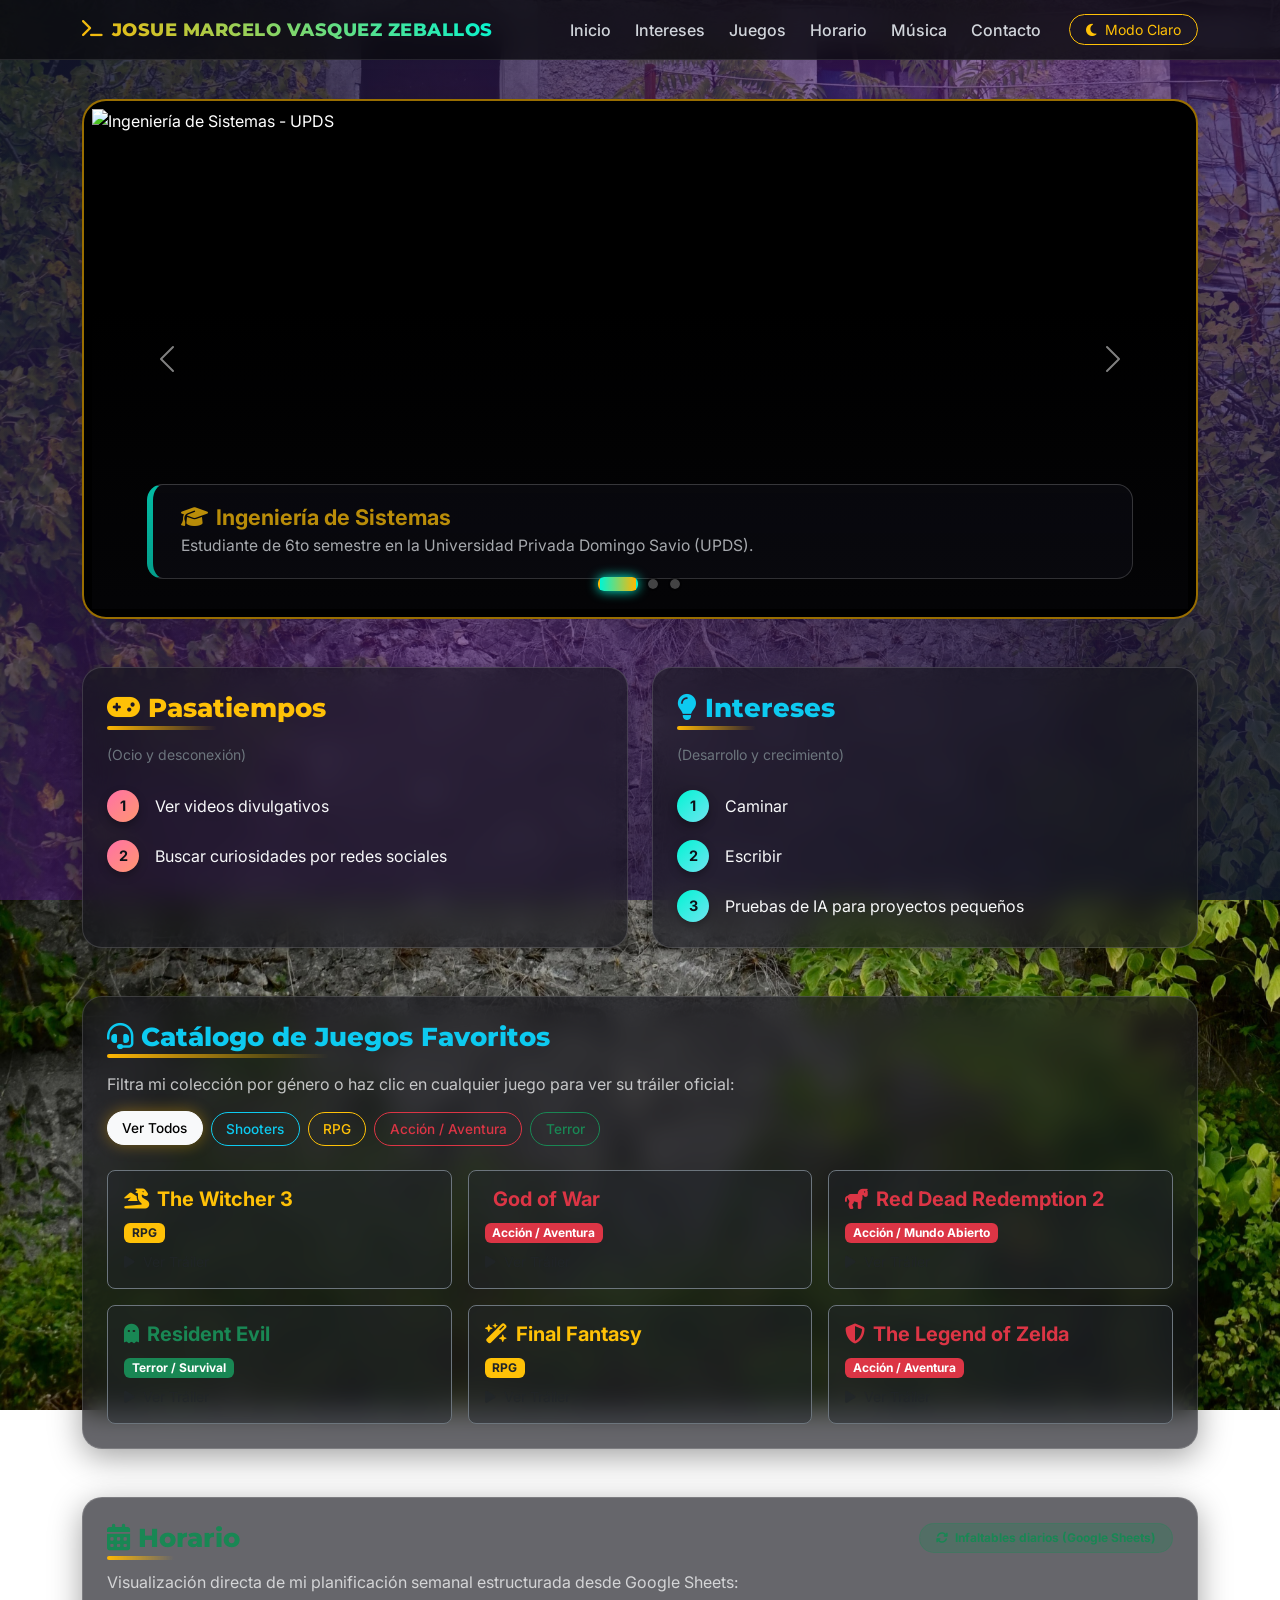
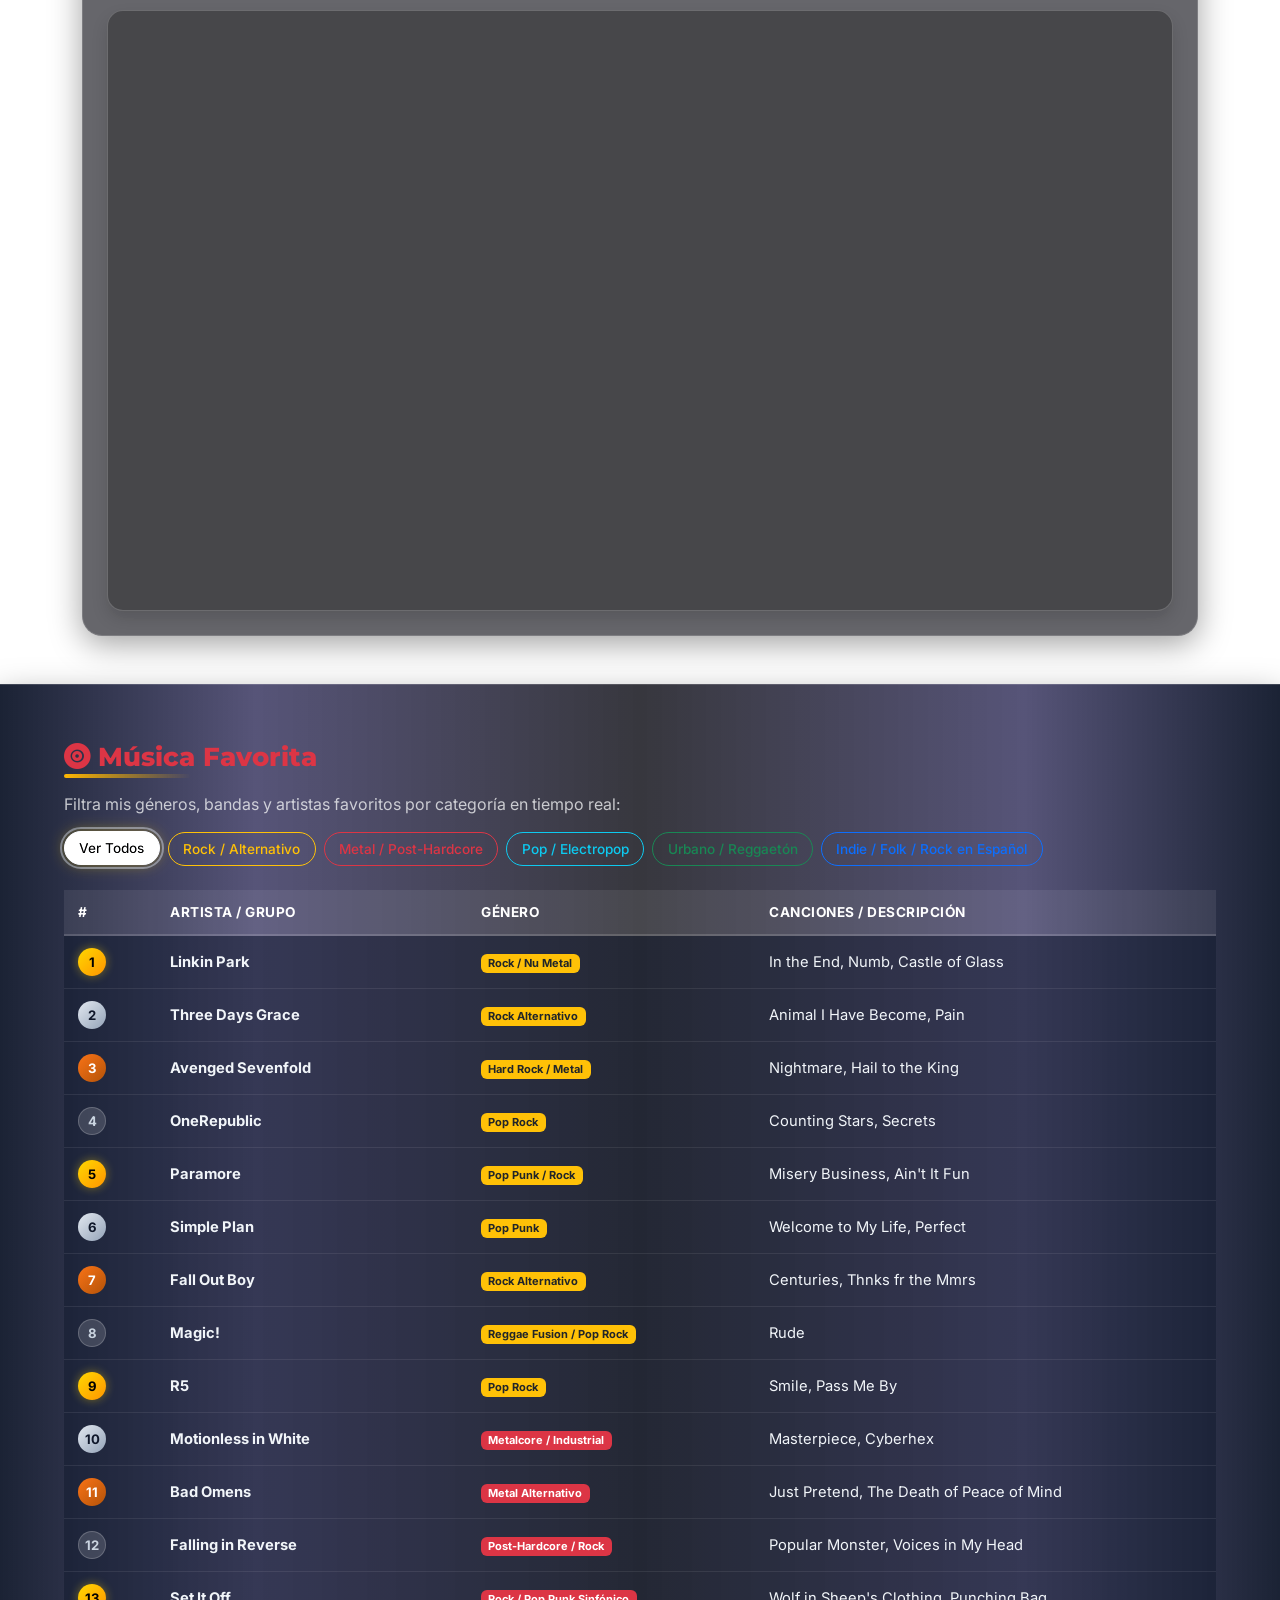
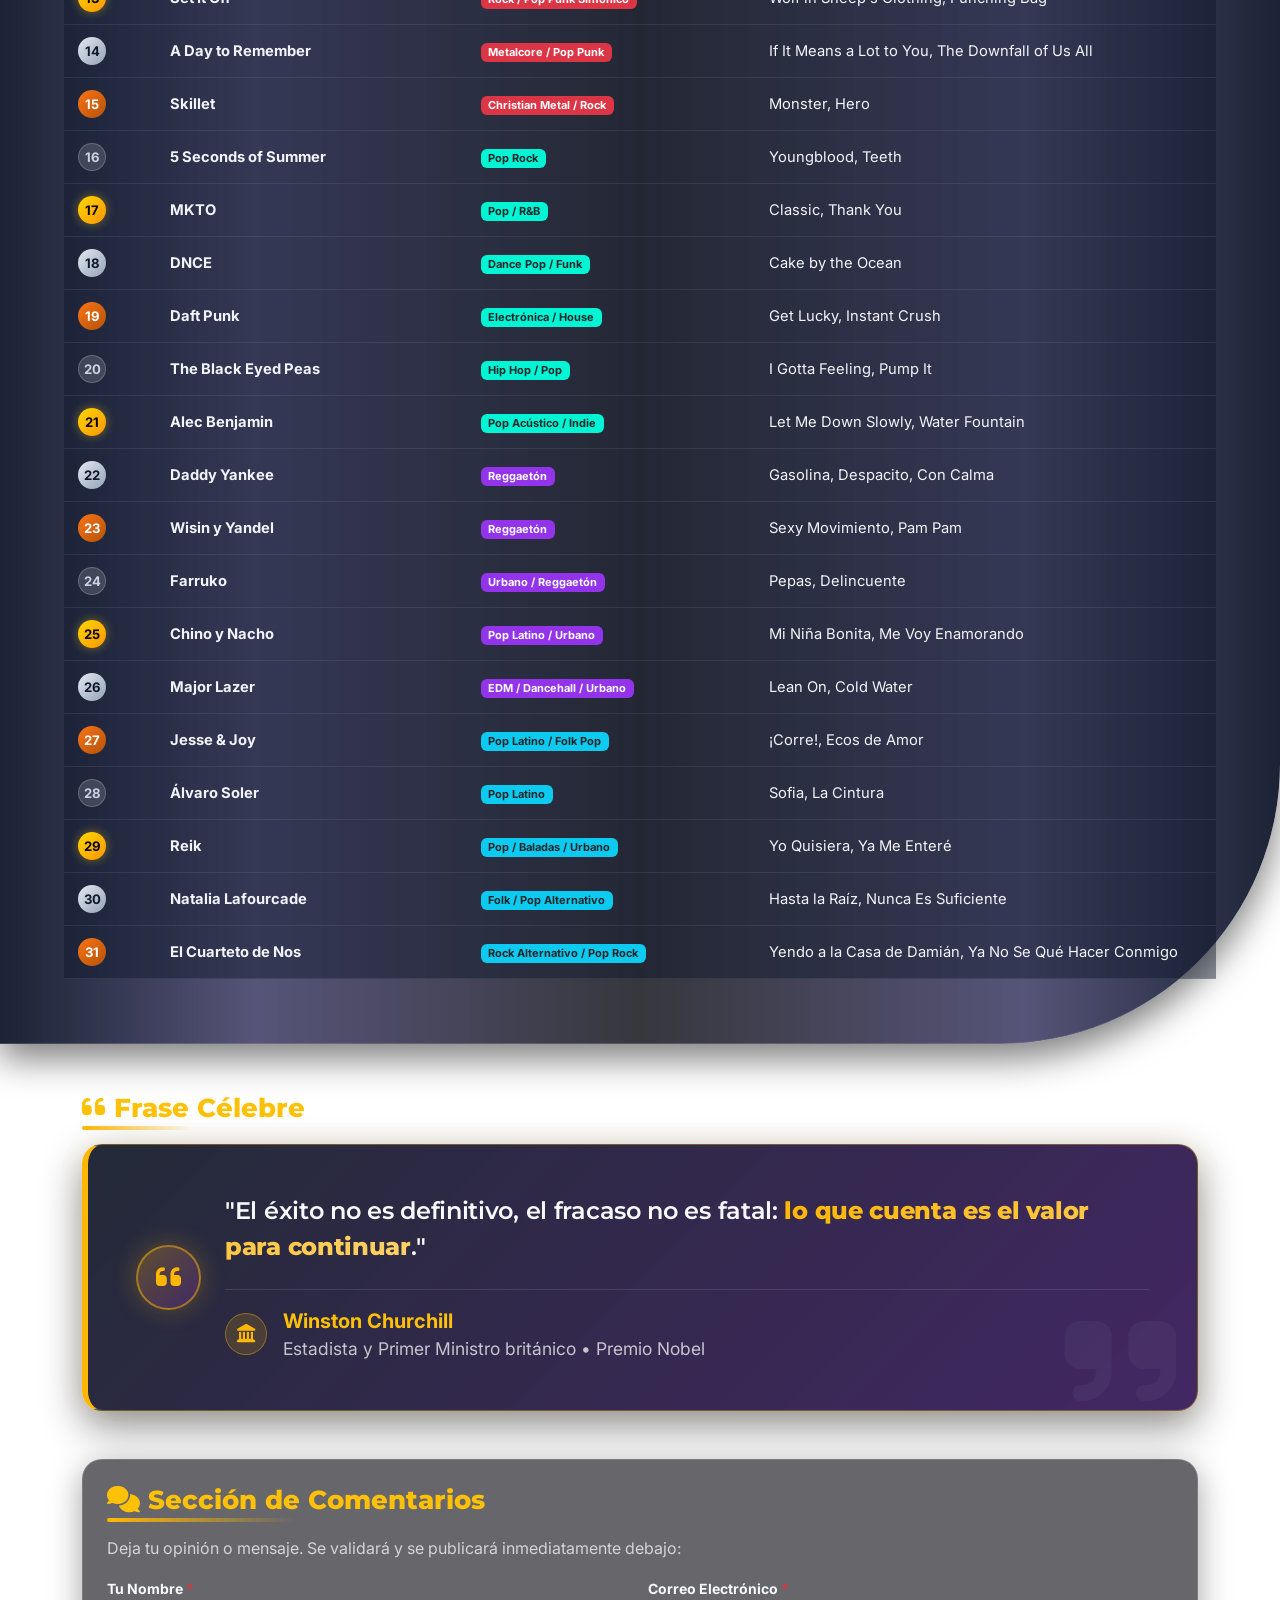
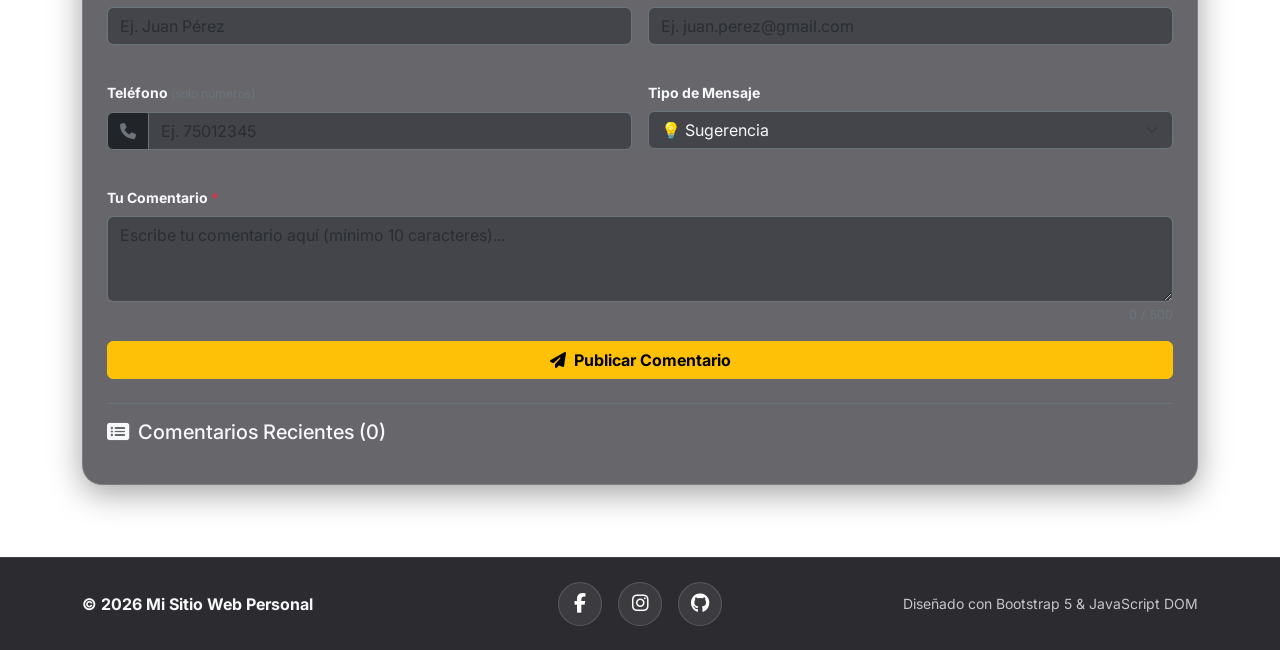
==== index.html @ 97d3c3fe "Detalles" ====
<!DOCTYPE html>
<html lang="es">
<head>
    <meta charset="UTF-8">
    <meta name="viewport" content="width=device-width, initial-scale=1.0">
    <title>Sitio Web Personal</title>
    
    <!-- Bootstrap 5 CSS -->
    <link href="https://cdn.jsdelivr.net/npm/bootstrap@5.3.2/dist/css/bootstrap.min.css" rel="stylesheet">
    <!-- FontAwesome Icons -->
    <link rel="stylesheet" href="https://cdnjs.cloudflare.com/ajax/libs/font-awesome/6.4.0/css/all.min.css">
    <!-- Google Fonts -->
    <link href="https://fonts.googleapis.com/css2?family=Montserrat:wght@400;600;800;900&family=Inter:wght@300;400;500;700&display=swap" rel="stylesheet">
    
    <!-- HOJA DE ESTILOS PROPIA -->
    <link rel="stylesheet" href="styles.css">
</head>
<body>

    <!-- 1. Navbar Fija y Translúcida con Menú Hamburguesa y Toggle de Tema -->
    <nav class="navbar navbar-expand-lg navbar-dark fixed-top custom-navbar">
        <div class="container">
            <a class="navbar-brand d-flex align-items-center gap-2 text-truncate" href="#">
                <i class="fa-solid fa-terminal text-warning flex-shrink-0"></i>
                <span class="brand-name">JOSUE MARCELO VASQUEZ ZEBALLOS</span>
            </a>
            
            <!-- Botón Hamburguesa[cite: 5, 8] -->
            <button class="navbar-toggler border-0" type="button" data-bs-toggle="collapse" data-bs-target="#navbarNav" aria-controls="navbarNav" aria-expanded="false" aria-label="Toggle navigation">
                <span class="navbar-toggler-icon"></span>
            </button>

            <div class="collapse navbar-collapse" id="navbarNav">
                <ul class="navbar-nav ms-auto align-items-center">
                    <li class="nav-item"><a class="nav-link" href="#inicio">Inicio</a></li>
                    <li class="nav-item"><a class="nav-link" href="#intereses">Intereses</a></li>
                    <li class="nav-item"><a class="nav-link" href="#juegos">Juegos</a></li>
                    <li class="nav-item"><a class="nav-link" href="#horario">Horario</a></li>
                    <li class="nav-item"><a class="nav-link" href="#musica">Música</a></li>
                    <li class="nav-item"><a class="nav-link" href="#contacto">Contacto</a></li>
                </ul>

                <!-- Botón Modo Oscuro / Claro[cite: 2, 8] -->
                <button id="themeBtn" class="btn btn-outline-warning btn-sm ms-lg-3 mt-2 mt-lg-0 rounded-pill px-3">
                    <i class="fa-solid fa-moon me-1"></i> Modo Claro
                </button>
            </div>
        </div>
    </nav>

    <!-- Espaciador para la navbar fija -->
    <div style="height: 75px;"></div>

    <!-- Contenido Principal -->
    <div class="container py-4">

        <!-- 2. Carrusel de Fotos -->
        <section id="inicio" class="mb-5">
            <div id="mainCarousel" class="carousel slide shadow-lg glass-card p-2" data-bs-ride="carousel">
                <div class="carousel-indicators">
                    <button type="button" data-bs-target="#mainCarousel" data-bs-slide-to="0" class="active" aria-current="true" aria-label="Slide 1"></button>
                    <button type="button" data-bs-target="#mainCarousel" data-bs-slide-to="1" aria-label="Slide 2"></button>
                    <button type="button" data-bs-target="#mainCarousel" data-bs-slide-to="2" aria-label="Slide 3"></button>
                </div>
                <div class="carousel-inner">
                    <div class="carousel-item active">
                        <img src="https://images.unsplash.com/photo-1517694712202-14dd9538aa97?q=80&w=1200&auto=format&fit=crop" class="d-block w-100" alt="Ingeniería de Sistemas - UPDS">
                        <div class="carousel-caption">
                            <h5 class="fw-bold text-warning"><i class="fa-solid fa-graduation-cap me-2"></i>Ingeniería de Sistemas</h5>
                            <p class="mb-0 d-none d-sm-block">Estudiante de 6to semestre en la Universidad Privada Domingo Savio (UPDS).</p>
                        </div>
                    </div>
                    <div class="carousel-item">
                        <img src="img/WhatsApp Image 2026-11-02 at 9.32.48 PM.jpeg" class="d-block w-100" alt="El Señor de los Anillos">
                        <div class="carousel-caption">
                            <h5 class="fw-bold text-info"><i class="fa-solid fa-ring me-2"></i>El Señor de los Anillos</h5>
                            <p class="mb-0 d-none d-sm-block">Cine de culto y fantasía épica: una obra maestra sobre valor, lealtad y aventura.</p>
                        </div>
                    </div>
                    <div class="carousel-item">
                        <img src="img/thegodfather.jpeg" class="d-block w-100" alt="El Padrino">
                        <div class="carousel-caption">
                            <h5 class="fw-bold text-danger"><i class="fa-solid fa-film me-2"></i>El Padrino (The Godfather)</h5>
                            <p class="mb-0 d-none d-sm-block">Pasión por el cine clásico: el arte inigualable del drama, la estrategia y la familia.</p>
                        </div>
                    </div>
                </div>
                <button class="carousel-control-prev" type="button" data-bs-target="#mainCarousel" data-bs-slide="prev">
                    <span class="carousel-control-prev-icon" aria-hidden="true"></span>
                    <span class="visually-hidden">Anterior</span>
                </button>
                <button class="carousel-control-next" type="button" data-bs-target="#mainCarousel" data-bs-slide="next">
                    <span class="carousel-control-next-icon" aria-hidden="true"></span>
                    <span class="visually-hidden">Siguiente</span>
                </button>
            </div>
        </section>

        <!-- 3. Pasatiempos e Intereses -->
        <section id="intereses" class="mb-5">
            <div class="row g-4">
                <div class="col-md-6">
                    <div class="glass-card p-4 h-100">
                        <h3 class="section-title text-warning">
                            <i class="fa-solid fa-gamepad me-2"></i>Pasatiempos
                        </h3>
                        <p class="text-secondary small mb-4">(Ocio y desconexión)</p>
                        <ol class="custom-list list-pasatiempos">
                            <li>Ver videos divulgativos</li>
                            <li>Buscar curiosidades por redes sociales</li>
                        </ol>
                    </div>
                </div>

                <div class="col-md-6">
                    <div class="glass-card p-4 h-100">
                        <h3 class="section-title text-info">
                            <i class="fa-solid fa-lightbulb me-2"></i>Intereses
                        </h3>
                        <p class="text-secondary small mb-4">(Desarrollo y crecimiento)</p>
                        <ol class="custom-list list-intereses">
                            <li>Caminar</li>
                            <li>Escribir</li>
                            <li>Pruebas de IA para proyectos pequeños</li>
                        </ol>
                    </div>
                </div>
            </div>
        </section>

        <!-- 4. Catálogo de Juegos Actualizado con Filtros y Tráilers en Modal -->
        <section id="juegos" class="mb-5">
            <div class="glass-card p-4">
                <h3 class="section-title text-info">
                    <i class="fa-solid fa-headset me-2"></i>Catálogo de Juegos Favoritos
                </h3>
                <p class="opacity-75 mb-3">Filtra mi colección por género o haz clic en cualquier juego para ver su tráiler oficial:</p>
                
                <!-- Botones de filtro de juegos -->
                <div class="mb-4 d-flex gap-2 flex-wrap">
                    <button class="btn btn-outline-light btn-filter active" data-filter="todos">Ver Todos</button>
                    <button class="btn btn-outline-info btn-filter" data-filter="shooter">Shooters</button>
                    <button class="btn btn-outline-warning btn-filter" data-filter="rpg">RPG</button>
                    <button class="btn btn-outline-danger btn-filter" data-filter="accion">Acción / Aventura</button>
                    <button class="btn btn-outline-success btn-filter" data-filter="terror">Terror</button>
                </div>

                <div class="row g-3" id="catalogoJuegos">
                    
                    <!-- The Witcher 3 -->
                    <div class="col-12 col-sm-6 col-lg-4 card-juego" data-categoria="rpg">
                        <div class="p-3 border border-secondary rounded-3 bg-dark bg-opacity-50 h-100 cursor-pointer" data-bs-toggle="modal" data-bs-target="#modalTrailer" data-titulo="The Witcher 3: Wild Hunt" data-video="https://www.youtube.com/embed/c0i8kPYtiiI" role="button">
                            <h5 class="fw-bold text-warning"><i class="fa-solid fa-dragon me-2"></i>The Witcher 3</h5>
                            <span class="badge bg-warning text-dark">RPG</span>
                            <p class="small text-muted mt-2 mb-0"><i class="fa-solid fa-play me-1"></i> Ver Tráiler</p>
                        </div>
                    </div>
                    <!-- God of War -->
                    <div class="col-12 col-sm-6 col-lg-4 card-juego" data-categoria="accion">
                        <div class="p-3 border border-secondary rounded-3 bg-dark bg-opacity-50 h-100 cursor-pointer" data-bs-toggle="modal" data-bs-target="#modalTrailer" data-titulo="God of War (2018)" data-video="https://www.youtube.com/embed/K0u_kAWLJOA" role="button">
                            <h5 class="fw-bold text-danger"><i class="fa-solid fa-axe-battle me-2"></i>God of War</h5>
                            <span class="badge bg-danger text-white">Acción / Aventura</span>
                            <p class="small text-muted mt-2 mb-0"><i class="fa-solid fa-play me-1"></i> Ver Tráiler</p>
                        </div>
                    </div>
                    <!-- Red Dead Redemption 2 -->
                    <div class="col-12 col-sm-6 col-lg-4 card-juego" data-categoria="accion">
                        <div class="p-3 border border-secondary rounded-3 bg-dark bg-opacity-50 h-100 cursor-pointer" data-bs-toggle="modal" data-bs-target="#modalTrailer" data-titulo="Red Dead Redemption 2" data-video="https://www.youtube.com/embed/gmA6MrX81z4" role="button">
                            <h5 class="fw-bold text-danger"><i class="fa-solid fa-horse me-2"></i>Red Dead Redemption 2</h5>
                            <span class="badge bg-danger text-white">Acción / Mundo Abierto</span>
                            <p class="small text-muted mt-2 mb-0"><i class="fa-solid fa-play me-1"></i> Ver Tráiler</p>
                        </div>
                    </div>
                    <!-- Resident Evil -->
                    <div class="col-12 col-sm-6 col-lg-4 card-juego" data-categoria="terror">
                        <div class="p-3 border border-secondary rounded-3 bg-dark bg-opacity-50 h-100 cursor-pointer" data-bs-toggle="modal" data-bs-target="#modalTrailer" data-titulo="Resident Evil 4 Remake" data-video="https://www.youtube.com/embed/E69q0gzt-sQ" role="button">
                            <h5 class="fw-bold text-success"><i class="fa-solid fa-ghost me-2"></i>Resident Evil</h5>
                            <span class="badge bg-success text-white">Terror / Survival</span>
                            <p class="small text-muted mt-2 mb-0"><i class="fa-solid fa-play me-1"></i> Ver Tráiler</p>
                        </div>
                    </div>
                    <!-- Final Fantasy -->
                    <div class="col-12 col-sm-6 col-lg-4 card-juego" data-categoria="rpg">
                        <div class="p-3 border border-secondary rounded-3 bg-dark bg-opacity-50 h-100 cursor-pointer" data-bs-toggle="modal" data-bs-target="#modalTrailer" data-titulo="Final Fantasy VII Rebirth" data-video="https://www.youtube.com/embed/H3s0uRLiIdM" role="button">
                            <h5 class="fw-bold text-warning"><i class="fa-solid fa-wand-magic-sparkles me-2"></i>Final Fantasy</h5>
                            <span class="badge bg-warning text-dark">RPG</span>
                            <p class="small text-muted mt-2 mb-0"><i class="fa-solid fa-play me-1"></i> Ver Tráiler</p>
                        </div>
                    </div>
                    <!-- The Legend of Zelda -->
                    <div class="col-12 col-sm-6 col-lg-4 card-juego" data-categoria="accion">
                        <div class="p-3 border border-secondary rounded-3 bg-dark bg-opacity-50 h-100 cursor-pointer" data-bs-toggle="modal" data-bs-target="#modalTrailer" data-titulo="The Legend of Zelda: Tears of the Kingdom" data-video="https://www.youtube.com/embed/uHGShqcAHlQ" role="button">
                            <h5 class="fw-bold text-danger"><i class="fa-solid fa-shield-halved me-2"></i>The Legend of Zelda</h5>
                            <span class="badge bg-danger text-white">Acción / Aventura</span>
                            <p class="small text-muted mt-2 mb-0"><i class="fa-solid fa-play me-1"></i> Ver Tráiler</p>
                        </div>
                    </div>
                </div>
            </div>
        </section>

        <!-- MODAL DE BOOTSTRAP PARA EL TRÁILER -->
        <div class="modal fade" id="modalTrailer" tabindex="-1" aria-labelledby="modalTrailerLabel" aria-hidden="true">
            <div class="modal-dialog modal-dialog-centered modal-lg">
                <div class="modal-content bg-dark text-light border border-secondary">
                    <div class="modal-header border-secondary">
                        <h5 class="modal-title fw-bold text-warning" id="modalTrailerLabel">Tráiler Oficial</h5>
                        <button type="button" class="btn-close btn-close-white" data-bs-dismiss="modal" aria-label="Close"></button>
                    </div>
                    <div class="modal-body p-0">
                        <div class="ratio ratio-16x9">
                            <!-- El iframe se cargará dinámicamente sin autoplay -->
                            <iframe id="iframeTrailer" src="" title="YouTube video player" allowfullscreen></iframe>
                        </div>
                    </div>
                </div>
            </div>
        </div>
        



        <!-- 5. Horario Google Sheets -->
        <section id="horario" class="mb-5">
            <div class="glass-card p-4">
                <div class="d-flex align-items-center justify-content-between mb-3 flex-wrap gap-2">
                    <h3 class="section-title text-success mb-0">
                        <i class="fa-solid fa-calendar-days me-2"></i>Horario
                    </h3>
                    <span class="badge bg-success bg-opacity-25 text-success border border-success border-opacity-25 px-3 py-2 rounded-pill">
                        <i class="fa-solid fa-rotate me-1"></i> Infaltables diarios (Google Sheets)
                    </span>
                </div>
                <p class="opacity-75 mb-3">
                    Visualización directa de mi planificación semanal estructurada desde Google Sheets:
                </p>
                <div class="iframe-container ratio ratio-16x9 shadow">
                    <iframe src="https://docs.google.com/spreadsheets/d/e/2PACX-1vQqo3n9niQ3ruAV3ipWY1MIvF5FVlKhurZkKgvsqHWiWXU6UDqKtjmxuwQ0yyIhNTYpRATuR9ZZPdDB/pubhtml?gid=0&single=true"></iframe>
                </div>
            </div>
        </section>

        <!-- 6. Música Favorita con Filtro -->
    <section id="musica" class="mb-5">
        <div class="container-inner">
            <h3 class="section-title text-danger">
                <i class="fa-solid fa-record-vinyl me-2"></i>Música Favorita
            </h3>
            <p class="opacity-75 mb-3">Filtra mis géneros, bandas y artistas favoritos por categoría en tiempo real:</p>
            
            <!-- Botones de filtrado para música -->
            <div class="mb-4 d-flex gap-2 flex-wrap">
                <button class="btn btn-outline-light btn-filter-music active" data-filter-music="todos">Ver Todos</button>
                <button class="btn btn-outline-warning btn-filter-music" data-filter-music="rock">Rock / Alternativo</button>
                <button class="btn btn-outline-danger btn-filter-music" data-filter-music="metal">Metal / Post-Hardcore</button>
                <button class="btn btn-outline-info btn-filter-music" data-filter-music="pop">Pop / Electropop</button>
                <button class="btn btn-outline-success btn-filter-music" data-filter-music="urbano">Urbano / Reggaetón</button>
                <button class="btn btn-outline-primary btn-filter-music" data-filter-music="indie">Indie / Folk / Rock en Español</button>
                
            </div>
                <div class="table-responsive">
                    <table class="table custom-table mb-0">
                        <thead>
                            <tr>
                                <th scope="col" class="th-num">#</th>
                                <th scope="col" class="th-artist">Artista / Grupo</th>
                                <th scope="col" class="th-genre">Género</th>
                                <th scope="col" class="th-desc">Canciones / Descripción</th>
                            </tr>
                        </thead>
                        <tbody id="tablaMusica">
                            <!-- Rock / Alternativo -->
                            <tr class="music-row music-item" data-genero="rock">
                                <td><span class="music-rank-badge music-rank-1">1</span></td>
                                <td class="fw-bold text-warning">Linkin Park</td>
                                <td><span class="badge bg-warning text-dark">Rock / Nu Metal</span></td>
                                <td class="music-desc">In the End, Numb, Castle of Glass</td>
                            </tr>
                            <tr class="music-row music-item" data-genero="rock">
                                <td><span class="music-rank-badge music-rank-2">2</span></td>
                                <td class="fw-bold text-warning">Three Days Grace</td>
                                <td><span class="badge bg-warning text-dark">Rock Alternativo</span></td>
                                <td class="music-desc">Animal I Have Become, Pain</td>
                            </tr>
                            <tr class="music-row music-item" data-genero="rock">
                                <td><span class="music-rank-badge music-rank-3">3</span></td>
                                <td class="fw-bold text-warning">Avenged Sevenfold</td>
                                <td><span class="badge bg-warning text-dark">Hard Rock / Metal</span></td>
                                <td class="music-desc">Nightmare, Hail to the King</td>
                            </tr>
                            <tr class="music-row music-item" data-genero="rock">
                                <td><span class="music-rank-badge music-rank-4">4</span></td>
                                <td class="fw-bold text-warning">OneRepublic</td>
                                <td><span class="badge bg-warning text-dark">Pop Rock</span></td>
                                <td class="music-desc">Counting Stars, Secrets</td>
                            </tr>
                            <tr class="music-row music-item" data-genero="rock">
                                <td><span class="music-rank-badge music-rank-1">5</span></td>
                                <td class="fw-bold text-warning">Paramore</td>
                                <td><span class="badge bg-warning text-dark">Pop Punk / Rock</span></td>
                                <td class="music-desc">Misery Business, Ain't It Fun</td>
                            </tr>
                            <tr class="music-row music-item" data-genero="rock">
                                <td><span class="music-rank-badge music-rank-2">6</span></td>
                                <td class="fw-bold text-warning">Simple Plan</td>
                                <td><span class="badge bg-warning text-dark">Pop Punk</span></td>
                                <td class="music-desc">Welcome to My Life, Perfect</td>
                            </tr>
                            <tr class="music-row music-item" data-genero="rock">
                                <td><span class="music-rank-badge music-rank-3">7</span></td>
                                <td class="fw-bold text-warning">Fall Out Boy</td>
                                <td><span class="badge bg-warning text-dark">Rock Alternativo</span></td>
                                <td class="music-desc">Centuries, Thnks fr the Mmrs</td>
                            </tr>
                            <tr class="music-row music-item" data-genero="rock">
                                <td><span class="music-rank-badge music-rank-4">8</span></td>
                                <td class="fw-bold text-warning">Magic!</td>
                                <td><span class="badge bg-warning text-dark">Reggae Fusion / Pop Rock</span></td>
                                <td class="music-desc">Rude</td>
                            </tr>
                            <tr class="music-row music-item" data-genero="rock">
                                <td><span class="music-rank-badge music-rank-1">9</span></td>
                                <td class="fw-bold text-warning">R5</td>
                                <td><span class="badge bg-warning text-dark">Pop Rock</span></td>
                                <td class="music-desc">Smile, Pass Me By</td>
                            </tr>

                            <!-- Metal / Post-Hardcore -->
                            <tr class="music-row music-item" data-genero="metal">
                                <td><span class="music-rank-badge music-rank-2">10</span></td>
                                <td class="fw-bold genre-metal">Motionless in White</td>
                                <td><span class="badge bg-danger text-white">Metalcore / Industrial</span></td>
                                <td class="music-desc">Masterpiece, Cyberhex</td>
                            </tr>
                            <tr class="music-row music-item" data-genero="metal">
                                <td><span class="music-rank-badge music-rank-3">11</span></td>
                                <td class="fw-bold genre-metal">Bad Omens</td>
                                <td><span class="badge bg-danger text-white">Metal Alternativo</span></td>
                                <td class="music-desc">Just Pretend, The Death of Peace of Mind</td>
                            </tr>
                            <tr class="music-row music-item" data-genero="metal">
                                <td><span class="music-rank-badge music-rank-4">12</span></td>
                                <td class="fw-bold genre-metal">Falling in Reverse</td>
                                <td><span class="badge bg-danger text-white">Post-Hardcore / Rock</span></td>
                                <td class="music-desc">Popular Monster, Voices in My Head</td>
                            </tr>
                            <tr class="music-row music-item" data-genero="metal">
                                <td><span class="music-rank-badge music-rank-1">13</span></td>
                                <td class="fw-bold genre-metal">Set It Off</td>
                                <td><span class="badge bg-danger text-white">Rock / Pop Punk Sinfónico</span></td>
                                <td class="music-desc">Wolf in Sheep's Clothing, Punching Bag</td>
                            </tr>
                            <tr class="music-row music-item" data-genero="metal">
                                <td><span class="music-rank-badge music-rank-2">14</span></td>
                                <td class="fw-bold genre-metal">A Day to Remember</td>
                                <td><span class="badge bg-danger text-white">Metalcore / Pop Punk</span></td>
                                <td class="music-desc">If It Means a Lot to You, The Downfall of Us All</td>
                            </tr>
                            <tr class="music-row music-item" data-genero="metal">
                                <td><span class="music-rank-badge music-rank-3">15</span></td>
                                <td class="fw-bold genre-metal">Skillet</td>
                                <td><span class="badge bg-danger text-white">Christian Metal / Rock</span></td>
                                <td class="music-desc">Monster, Hero</td>
                            </tr>

                            <!-- Pop / Electropop -->
                            <tr class="music-row music-item" data-genero="pop">
                                <td><span class="music-rank-badge music-rank-4">16</span></td>
                                <td class="fw-bold genre-pop">5 Seconds of Summer</td>
                                <td><span class="badge text-dark" style="background-color: #00f5d4;">Pop Rock</span></td>
                                <td class="music-desc">Youngblood, Teeth</td>
                            </tr>
                            <tr class="music-row music-item" data-genero="pop">
                                <td><span class="music-rank-badge music-rank-1">17</span></td>
                                <td class="fw-bold genre-pop">MKTO</td>
                                <td><span class="badge text-dark" style="background-color: #00f5d4;">Pop / R&B</span></td>
                                <td class="music-desc">Classic, Thank You</td>
                            </tr>
                            <tr class="music-row music-item" data-genero="pop">
                                <td><span class="music-rank-badge music-rank-2">18</span></td>
                                <td class="fw-bold genre-pop">DNCE</td>
                                <td><span class="badge text-dark" style="background-color: #00f5d4;">Dance Pop / Funk</span></td>
                                <td class="music-desc">Cake by the Ocean</td>
                            </tr>
                            <tr class="music-row music-item" data-genero="pop">
                                <td><span class="music-rank-badge music-rank-3">19</span></td>
                                <td class="fw-bold genre-pop">Daft Punk</td>
                                <td><span class="badge text-dark" style="background-color: #00f5d4;">Electrónica / House</span></td>
                                <td class="music-desc">Get Lucky, Instant Crush</td>
                            </tr>
                            <tr class="music-row music-item" data-genero="pop">
                                <td><span class="music-rank-badge music-rank-4">20</span></td>
                                <td class="fw-bold genre-pop">The Black Eyed Peas</td>
                                <td><span class="badge text-dark" style="background-color: #00f5d4;">Hip Hop / Pop</span></td>
                                <td class="music-desc">I Gotta Feeling, Pump It</td>
                            </tr>
                            <tr class="music-row music-item" data-genero="pop">
                                <td><span class="music-rank-badge music-rank-1">21</span></td>
                                <td class="fw-bold genre-pop">Alec Benjamin</td>
                                <td><span class="badge text-dark" style="background-color: #00f5d4;">Pop Acústico / Indie</span></td>
                                <td class="music-desc">Let Me Down Slowly, Water Fountain</td>
                            </tr>

                            <!-- Urbano / Reggaetón -->
                            <tr class="music-row music-item" data-genero="urbano">
                                <td><span class="music-rank-badge music-rank-2">22</span></td>
                                <td class="fw-bold genre-reggaeton">Daddy Yankee</td>
                                <td><span class="badge text-white" style="background-color: #9333ea;">Reggaetón</span></td>
                                <td class="music-desc">Gasolina, Despacito, Con Calma</td>
                            </tr>
                            <tr class="music-row music-item" data-genero="urbano">
                                <td><span class="music-rank-badge music-rank-3">23</span></td>
                                <td class="fw-bold genre-reggaeton">Wisin y Yandel</td>
                                <td><span class="badge text-white" style="background-color: #9333ea;">Reggaetón</span></td>
                                <td class="music-desc">Sexy Movimiento, Pam Pam</td>
                            </tr>
                            <tr class="music-row music-item" data-genero="urbano">
                                <td><span class="music-rank-badge music-rank-4">24</span></td>
                                <td class="fw-bold genre-reggaeton">Farruko</td>
                                <td><span class="badge text-white" style="background-color: #9333ea;">Urbano / Reggaetón</span></td>
                                <td class="music-desc">Pepas, Delincuente</td>
                            </tr>
                            <tr class="music-row music-item" data-genero="urbano">
                                <td><span class="music-rank-badge music-rank-1">25</span></td>
                                <td class="fw-bold genre-reggaeton">Chino y Nacho</td>
                                <td><span class="badge text-white" style="background-color: #9333ea;">Pop Latino / Urbano</span></td>
                                <td class="music-desc">Mi Niña Bonita, Me Voy Enamorando</td>
                            </tr>
                            <tr class="music-row music-item" data-genero="urbano">
                                <td><span class="music-rank-badge music-rank-2">26</span></td>
                                <td class="fw-bold genre-reggaeton">Major Lazer</td>
                                <td><span class="badge text-white" style="background-color: #9333ea;">EDM / Dancehall / Urbano</span></td>
                                <td class="music-desc">Lean On, Cold Water</td>
                            </tr>

                            <!-- Indie / Folk / Rock en Español -->
                            <tr class="music-row music-item" data-genero="indie">
                                <td><span class="music-rank-badge music-rank-3">27</span></td>
                                <td class="fw-bold text-info">Jesse & Joy</td>
                                <td><span class="badge bg-info text-dark">Pop Latino / Folk Pop</span></td>
                                <td class="music-desc">¡Corre!, Ecos de Amor</td>
                            </tr>
                            <tr class="music-row music-item" data-genero="indie">
                                <td><span class="music-rank-badge music-rank-4">28</span></td>
                                <td class="fw-bold text-info">Álvaro Soler</td>
                                <td><span class="badge bg-info text-dark">Pop Latino</span></td>
                                <td class="music-desc">Sofia, La Cintura</td>
                            </tr>
                            <tr class="music-row music-item" data-genero="indie">
                                <td><span class="music-rank-badge music-rank-1">29</span></td>
                                <td class="fw-bold text-info">Reik</td>
                                <td><span class="badge bg-info text-dark">Pop / Baladas / Urbano</span></td>
                                <td class="music-desc">Yo Quisiera, Ya Me Enteré</td>
                            </tr>
                            <tr class="music-row music-item" data-genero="indie">
                                <td><span class="music-rank-badge music-rank-2">30</span></td>
                                <td class="fw-bold text-info">Natalia Lafourcade</td>
                                <td><span class="badge bg-info text-dark">Folk / Pop Alternativo</span></td>
                                <td class="music-desc">Hasta la Raíz, Nunca Es Suficiente</td>
                            </tr>
                            <tr class="music-row music-item" data-genero="indie">
                                <td><span class="music-rank-badge music-rank-3">31</span></td>
                                <td class="fw-bold text-info">El Cuarteto de Nos</td>
                                <td><span class="badge bg-info text-dark">Rock Alternativo / Pop Rock</span></td>
                                <td class="music-desc">Yendo a la Casa de Damián, Ya No Se Qué Hacer Conmigo</td>
                            </tr>
                        
                            </tbody>
                    </table>
                </div>
            </div>
        </section>

        <!-- 7. Frase Célebre -->
        <section id="frase" class="mb-5">
            <h3 class="section-title text-warning">
                <i class="fa-solid fa-quote-left me-2"></i>Frase Célebre
            </h3>
            <div class="glass-card quote-card p-4 p-md-5 position-relative overflow-hidden">
                <i class="fa-solid fa-quote-right quote-watermark"></i>
                <div class="row align-items-center g-4 position-relative" style="z-index: 1;">
                    <div class="col-auto d-none d-sm-flex">
                        <div class="quote-badge">
                            <i class="fa-solid fa-quote-left"></i>
                        </div>
                    </div>
                    <div class="col">
                        <blockquote class="blockquote mb-0">
                            <p class="quote-text fs-4 fw-semibold mb-4">
                                "El éxito no es definitivo, el fracaso no es fatal: <span class="quote-highlight">lo que cuenta es el valor para continuar</span>."
                            </p>
                            <div class="d-flex align-items-center gap-3 pt-3 border-top border-light border-opacity-10">
                                <div class="author-avatar">
                                    <i class="fa-solid fa-landmark"></i>
                                </div>
                                <div>
                                    <div class="fw-bold text-warning fs-5">Winston Churchill</div>
                                    <div class="opacity-75 small">Estadista y Primer Ministro británico • Premio Nobel</div>
                                </div>
                            </div>
                        </blockquote>
                    </div>
                </div>
            </div>
        </section>

        <!-- 8. Formulario de Comentarios y Contacto Dinámico -->
        <section id="contacto" class="mb-5">
            <div class="glass-card p-4">
                <h3 class="section-title text-warning">
                    <i class="fa-solid fa-comments me-2"></i>Sección de Comentarios
                </h3>
                <p class="opacity-75 mb-3">Deja tu opinión o mensaje. Se validará y se publicará inmediatamente debajo:</p>
                
                <form id="contactForm" class="row g-3" novalidate>
                    <!-- Nombre -->
                    <div class="col-md-6">
                        <label for="nombre" class="form-label small fw-bold">
                            Tu Nombre <span class="text-danger">*</span>
                        </label>
                        <input type="text" id="nombre"
                            class="form-control bg-dark bg-opacity-50 text-light border-secondary"
                            placeholder="Ej. Juan Pérez"
                            maxlength="60" autocomplete="off">
                        <div class="campo-error small mt-1" id="error-nombre"></div>
                    </div>

                    <!-- Email -->
                    <div class="col-md-6">
                        <label for="email" class="form-label small fw-bold">
                            Correo Electrónico <span class="text-danger">*</span>
                        </label>
                        <input type="email" id="email"
                            class="form-control bg-dark bg-opacity-50 text-light border-secondary"
                            placeholder="Ej. juan.perez@gmail.com"
                            maxlength="80" autocomplete="off">
                        <div class="campo-error small mt-1" id="error-email"></div>
                    </div>

                    <!-- Teléfono -->
                    <div class="col-md-6">
                        <label for="telefono" class="form-label small fw-bold">
                            Teléfono <span class="text-secondary small fw-normal">(solo números)</span>
                        </label>
                        <div class="input-group">
                            <span class="input-group-text bg-dark border-secondary text-secondary">
                                <i class="fa-solid fa-phone"></i>
                            </span>
                            <input type="tel" id="telefono"
                                class="form-control bg-dark bg-opacity-50 text-light border-secondary"
                                placeholder="Ej. 75012345"
                                maxlength="15" inputmode="numeric" autocomplete="off">
                        </div>
                        <div class="campo-error small mt-1" id="error-telefono"></div>
                    </div>

                    <!-- Tipo de Mensaje -->
                    <div class="col-md-6">
                        <label for="categoriaComentario" class="form-label small fw-bold">Tipo de Mensaje</label>
                        <select id="categoriaComentario" class="form-select bg-dark bg-opacity-50 text-light border-secondary">
                            <option value="Sugerencia">💡 Sugerencia</option>
                            <option value="Felicitación">🎉 Felicitación</option>
                            <option value="Consulta">❓ Consulta</option>
                        </select>
                    </div>

                    <!-- Comentario -->
                    <div class="col-12">
                        <label for="mensaje" class="form-label small fw-bold">
                            Tu Comentario <span class="text-danger">*</span>
                        </label>
                        <textarea id="mensaje" rows="3"
                            class="form-control bg-dark bg-opacity-50 text-light border-secondary"
                            placeholder="Escribe tu comentario aquí (mínimo 10 caracteres)..."
                            maxlength="500"></textarea>
                        <div class="d-flex justify-content-between align-items-center mt-1">
                            <div class="campo-error small" id="error-mensaje"></div>
                            <small id="contadorChars" class="text-secondary ms-auto">0 / 500</small>
                        </div>
                    </div>

                    <!-- Botón -->
                    <div class="col-12">
                        <button type="submit" class="btn btn-warning fw-bold px-4 w-100">
                            <i class="fa-solid fa-paper-plane me-1"></i> Publicar Comentario
                        </button>
                    </div>
                </form>

                <!-- Caja de alertas generales del formulario -->
                <div id="alertaBox" class="mt-3"></div>

                <!-- CONTENEDOR DONDE SE VISUALIZARÁN LOS COMENTARIOS EN TIEMPO REAL -->
                <div class="mt-4 pt-3 border-top border-secondary">
                    <h5 class="comments-heading mb-3"><i class="fa-solid fa-rectangle-list me-2"></i>Comentarios Recientes (<span id="contadorComentarios">0</span>)</h5>
                    <div id="listaComentarios" class="d-flex flex-column gap-3">
                        <!-- Aquí se inyectarán dinámicamente las tarjetas de comentarios -->
                    </div>
                </div>
            </div>
        </section>

    </div>

    <!-- 9. Footer -->
    <footer class="py-4 text-center mt-auto">
        <div class="container">
            <div class="row align-items-center gy-3">
                <div class="col-md-4 text-md-start">
                    <span class="fw-bold">&copy; 2026 Mi Sitio Web Personal</span>
                </div>
                <div class="col-md-4">
                    <div class="d-flex justify-content-center gap-3">
                        <a href="https://www.facebook.com" target="_blank" class="social-btn social-facebook" title="Facebook" aria-label="Facebook">
                            <i class="fa-brands fa-facebook-f"></i>
                        </a>
                        <a href="https://www.instagram.com" target="_blank" class="social-btn social-instagram" title="Instagram" aria-label="Instagram">
                            <i class="fa-brands fa-instagram"></i>
                        </a>
                        <a href="https://www.github.com" target="_blank" class="social-btn social-github" title="GitHub" aria-label="GitHub">
                            <i class="fa-brands fa-github"></i>
                        </a>
                    </div>
                </div>
                <div class="col-md-4 text-md-end opacity-75 small">
                    Diseñado con Bootstrap 5 & JavaScript DOM
                </div>
            </div>
        </div>
    </footer>

    <!-- Bootstrap 5 JS Bundle -->
    <script src="https://cdn.jsdelivr.net/npm/bootstrap@5.3.2/dist/js/bootstrap.bundle.min.js"></script>
    
    <!-- SCRIPT PROPIO -->
    <script src="script.js" defer></script>
</body>
</html>
---- styles.css ----
:root {
    --accent-gold: #ffb703;
    --accent-cyan: #00f5d4;
    --accent-purple: #7b2cbf;
    --glass-bg: rgba(20, 20, 28, 0.65);
    --glass-border: rgba(255, 255, 255, 0.15);
    --text-main: #f8f9fa;
    --text-muted: #94a3b8;
}

/* =======================================================
   RESETEO GLOBAL & RESPONSIVE CORE
   ======================================================= */
*, *::before, *::after {
    box-sizing: border-box;
}

html, body {
    width: 100%;
    max-width: 100%;
    overflow-x: hidden;
    margin: 0;
    padding: 0;
}

body {
    font-family: 'Inter', sans-serif;
    color: var(--text-main);
    min-height: 100vh;
    transition: background 0.4s ease, color 0.4s ease;
    background-image: 
        linear-gradient(
            135deg, 
            rgba(15, 23, 42, 0.82) 0%, 
            rgba(88, 28, 135, 0.55) 50%, 
            rgba(15, 23, 42, 0.88) 100%
        ),
        url('img/wall.jpg');
    background-size: cover;
    background-attachment: fixed;
    background-position: center;
    background-repeat: no-repeat;
}

img {
    max-width: 100%;
    height: auto;
}

h1, h2, h3, .navbar-brand {
    font-family: 'Montserrat', sans-serif;
}

/* =======================================================
   MODO CLARO CROMÁTICO (Colores temáticos por sección)
   ======================================================= */
body.light-mode {
    --glass-bg: rgba(255, 255, 255, 0.75);
    --glass-border: rgba(255, 255, 255, 0.55);
    --text-main: #0f172a;
    --text-muted: #475569;
    color: #0f172a !important;
    /* Fondo con imagen de pared visible y un oscurecido sutil (30-35%) */
    background-image: 
        linear-gradient(
            135deg, 
            rgba(15, 23, 42, 0.35) 0%, 
            rgba(45, 27, 78, 0.22) 50%, 
            rgba(15, 23, 42, 0.40) 100%
        ),
        url('img/wall.jpg');
}

body.light-mode .custom-navbar {
    background: linear-gradient(90deg, rgba(255, 255, 255, 0.88) 0%, rgba(248, 250, 252, 0.84) 100%) !important;
    backdrop-filter: blur(16px);
    -webkit-backdrop-filter: blur(16px);
    border-bottom: 1px solid rgba(255, 255, 255, 0.6);
    box-shadow: 0 4px 20px rgba(0, 0, 0, 0.1);
}

body.light-mode .nav-link {
    color: #1e293b !important;
    font-weight: 600;
}

body.light-mode .nav-link:hover {
    color: #d97706 !important;
}

body.light-mode .section-title {
    color: #0f172a !important;
}

/* Base glass-card */
body.light-mode .glass-card {
    background: var(--glass-bg);
    border: 1px solid var(--glass-border);
    backdrop-filter: blur(16px);
    -webkit-backdrop-filter: blur(16px);
    box-shadow: 0 10px 32px rgba(0, 0, 0, 0.12), inset 0 1px 0 rgba(255, 255, 255, 0.7);
}

/* 1. Pasatiempos (Tono Ámbar / Sunset cálido) */
body.light-mode #intereses .row > div:first-child .glass-card {
    background: linear-gradient(135deg, rgba(254, 243, 199, 0.88) 0%, rgba(255, 237, 213, 0.82) 100%);
    border-color: rgba(245, 158, 11, 0.35);
    box-shadow: 0 12px 35px rgba(217, 119, 6, 0.14), inset 0 1px 0 rgba(255, 255, 255, 0.9);
}
body.light-mode #intereses .row > div:first-child .glass-card:hover {
    box-shadow: 0 18px 45px rgba(217, 119, 6, 0.22);
    border-color: rgba(245, 158, 11, 0.65);
}

/* 2. Intereses (Tono Aguamarina / Turquesa fresco) */
body.light-mode #intereses .row > div:last-child .glass-card {
    background: linear-gradient(135deg, rgba(204, 251, 241, 0.88) 0%, rgba(224, 242, 254, 0.82) 100%);
    border-color: rgba(20, 184, 166, 0.35);
    box-shadow: 0 12px 35px rgba(13, 148, 136, 0.14), inset 0 1px 0 rgba(255, 255, 255, 0.9);
}
body.light-mode #intereses .row > div:last-child .glass-card:hover {
    box-shadow: 0 18px 45px rgba(13, 148, 136, 0.22);
    border-color: rgba(20, 184, 166, 0.65);
}

/* 3. Catálogo de Juegos (Tono Violeta / Índigo) */
body.light-mode #juegos .glass-card {
    background: linear-gradient(135deg, rgba(243, 232, 255, 0.88) 0%, rgba(238, 242, 255, 0.84) 100%);
    border-color: rgba(147, 51, 234, 0.3);
    box-shadow: 0 12px 35px rgba(126, 34, 206, 0.14), inset 0 1px 0 rgba(255, 255, 255, 0.85);
}
body.light-mode #juegos .glass-card:hover {
    border-color: rgba(147, 51, 234, 0.55);
}

/* Tarjetas individuales de juegos coloreadas por categoría */
body.light-mode .card-juego[data-categoria="rpg"] > div {
    background: linear-gradient(135deg, rgba(254, 249, 195, 0.88) 0%, rgba(254, 243, 199, 0.82) 100%) !important;
    border-color: rgba(234, 179, 8, 0.45) !important;
    box-shadow: 0 4px 16px rgba(234, 179, 8, 0.12);
}
body.light-mode .card-juego[data-categoria="accion"] > div {
    background: linear-gradient(135deg, rgba(254, 226, 226, 0.88) 0%, rgba(255, 237, 213, 0.82) 100%) !important;
    border-color: rgba(239, 68, 68, 0.45) !important;
    box-shadow: 0 4px 16px rgba(239, 68, 68, 0.12);
}
body.light-mode .card-juego[data-categoria="terror"] > div {
    background: linear-gradient(135deg, rgba(220, 252, 231, 0.88) 0%, rgba(204, 251, 241, 0.82) 100%) !important;
    border-color: rgba(34, 197, 94, 0.45) !important;
    box-shadow: 0 4px 16px rgba(34, 197, 94, 0.12);
}
body.light-mode .card-juego > div:hover {
    transform: translateY(-4px);
    box-shadow: 0 8px 25px rgba(0, 0, 0, 0.16) !important;
}
body.light-mode .card-juego p {
    color: #475569 !important;
}

/* 4. Horario Google Sheets (Tono Menta / Esmeralda) */
body.light-mode #horario .glass-card {
    background: linear-gradient(135deg, rgba(236, 253, 245, 0.88) 0%, rgba(209, 250, 229, 0.82) 100%);
    border-color: rgba(16, 185, 129, 0.35);
    box-shadow: 0 12px 35px rgba(5, 150, 105, 0.14), inset 0 1px 0 rgba(255, 255, 255, 0.9);
}
body.light-mode #horario .iframe-container {
    border-color: rgba(16, 185, 129, 0.35);
    background: rgba(255, 255, 255, 0.7);
    box-shadow: 0 8px 25px rgba(5, 150, 105, 0.1);
}

/* 5. Carrusel en modo claro */
body.light-mode #mainCarousel {
    border: 2px solid rgba(255, 183, 3, 0.85);
    box-shadow: 0 20px 50px rgba(0, 0, 0, 0.35), 0 0 35px rgba(255, 183, 3, 0.25);
}
body.light-mode #mainCarousel .carousel-caption {
    background: linear-gradient(135deg, rgba(255, 255, 255, 0.94) 0%, rgba(254, 243, 199, 0.88) 100%) !important;
    backdrop-filter: blur(14px);
    -webkit-backdrop-filter: blur(14px);
    border: 1px solid rgba(255, 255, 255, 0.8);
    border-left: 6px solid var(--accent-gold);
    box-shadow: 0 12px 35px rgba(0, 0, 0, 0.25);
}
body.light-mode #mainCarousel .carousel-caption h5 {
    color: #0f172a !important;
    text-shadow: none;
}
body.light-mode #mainCarousel .carousel-caption p {
    color: #334155 !important;
    text-shadow: none;
}

/* Botones de filtro */
body.light-mode .btn-filter,
body.light-mode .btn-filter-music {
    color: #0f172a;
    border-color: rgba(15, 23, 42, 0.25);
    background: rgba(255, 255, 255, 0.8);
    backdrop-filter: blur(8px);
    box-shadow: 0 2px 8px rgba(0, 0, 0, 0.06);
}
body.light-mode .btn-filter:hover,
body.light-mode .btn-filter-music:hover {
    background: rgba(255, 255, 255, 0.98);
    border-color: var(--accent-gold);
    color: #0f172a;
}
body.light-mode .btn-filter.active,
body.light-mode .btn-filter-music.active {
    background: #0f172a;
    color: #ffffff !important;
    border-color: #0f172a;
    box-shadow: 0 4px 15px rgba(15, 23, 42, 0.3);
}

/* 6. Frase célebre (Tono Oro Imperial / Ámbar dorado) */
body.light-mode #frase .quote-card {
    background: linear-gradient(135deg, rgba(254, 249, 195, 0.90) 0%, rgba(254, 240, 138, 0.82) 100%);
    backdrop-filter: blur(16px);
    -webkit-backdrop-filter: blur(16px);
    border: 1px solid rgba(245, 158, 11, 0.45);
    border-left: 6px solid #d97706;
    box-shadow: 0 14px 35px rgba(217, 119, 6, 0.16), inset 0 1px 0 rgba(255, 255, 255, 0.95);
}
body.light-mode .quote-badge {
    background: linear-gradient(135deg, rgba(245, 158, 11, 0.28), rgba(217, 119, 6, 0.22));
    border: 2px solid rgba(217, 119, 6, 0.55);
    color: #92400e;
    box-shadow: 0 0 20px rgba(245, 158, 11, 0.25);
}
body.light-mode .quote-watermark {
    color: rgba(217, 119, 6, 0.08);
}
body.light-mode .quote-text {
    color: #0f172a !important;
}
body.light-mode .quote-highlight {
    background: linear-gradient(90deg, #d97706, #b45309);
    -webkit-background-clip: text;
    -webkit-text-fill-color: transparent;
    font-weight: 800;
}
body.light-mode .author-avatar {
    background: rgba(245, 158, 11, 0.25);
    border-color: rgba(217, 119, 6, 0.5);
    color: #92400e;
}

/* 7. Formulario y comentarios (Tono Azul Celeste / Sky Blue) */
body.light-mode #contacto .glass-card {
    background: linear-gradient(135deg, rgba(224, 242, 254, 0.90) 0%, rgba(219, 234, 254, 0.84) 100%);
    border-color: rgba(14, 165, 233, 0.35);
    box-shadow: 0 12px 35px rgba(2, 132, 199, 0.14), inset 0 1px 0 rgba(255, 255, 255, 0.9);
}
body.light-mode .form-label,
body.light-mode .comments-heading {
    color: #0f172a !important;
}
body.light-mode .form-control,
body.light-mode .form-select {
    background-color: rgba(255, 255, 255, 0.88) !important;
    color: #0f172a !important;
    border: 1px solid rgba(14, 165, 233, 0.35) !important;
    backdrop-filter: blur(8px);
}
body.light-mode .form-control:focus,
body.light-mode .form-select:focus {
    background-color: #ffffff !important;
    border-color: #0284c7 !important;
    box-shadow: 0 0 0 0.25rem rgba(14, 165, 233, 0.25) !important;
}
body.light-mode .form-control::placeholder {
    color: #64748b;
}
body.light-mode .comment-card {
    background: rgba(255, 255, 255, 0.92) !important;
    backdrop-filter: blur(10px);
    -webkit-backdrop-filter: blur(10px);
    border: 1px solid rgba(14, 165, 233, 0.25) !important;
    box-shadow: 0 4px 16px rgba(2, 132, 199, 0.08);
}
body.light-mode .comment-card p {
    color: #1e293b !important;
}

/* Footer */
body.light-mode footer {
    background: linear-gradient(180deg, rgba(248, 250, 252, 0.85) 0%, rgba(241, 245, 249, 0.92) 100%);
    backdrop-filter: blur(14px);
    -webkit-backdrop-filter: blur(14px);
    border-top: 1px solid rgba(255, 255, 255, 0.6);
    box-shadow: 0 -4px 20px rgba(0, 0, 0, 0.08);
}
body.light-mode footer span,
body.light-mode footer .small {
    color: #1e293b !important;
}
body.light-mode .social-btn {
    background: rgba(255, 255, 255, 0.85);
    border-color: rgba(15, 23, 42, 0.15);
    color: #0f172a;
    box-shadow: 0 2px 8px rgba(0, 0, 0, 0.08);
}

/* =======================================================
   1. NAVBAR RESPONSIVA & MENÚ HAMBURGUESA
   ======================================================= */
.custom-navbar {
    background: rgba(10, 10, 15, 0.8) !important;
    backdrop-filter: blur(14px);
    -webkit-backdrop-filter: blur(14px);
    border-bottom: 1px solid rgba(255, 255, 255, 0.1);
    transition: all 0.3s ease;
    padding-top: 0.6rem;
    padding-bottom: 0.6rem;
}

.navbar-brand {
    font-weight: 800;
    letter-spacing: 0.5px;
    background: linear-gradient(45deg, var(--accent-gold), var(--accent-cyan));
    -webkit-background-clip: text;
    -webkit-text-fill-color: transparent;
    font-size: clamp(0.85rem, 3.4vw, 1.15rem);
    max-width: calc(100% - 64px);
    line-height: 1.2;
}

.brand-name {
    display: inline-block;
    white-space: nowrap;
    overflow: hidden;
    text-overflow: ellipsis;
}

.nav-link {
    font-weight: 500;
    color: #d1d5db !important;
    transition: color 0.3s ease, transform 0.2s;
    margin: 0 4px;
}

.nav-link:hover {
    color: var(--accent-gold) !important;
    transform: translateY(-2px);
}

/* Botón Hamburguesa Estilizado (Solo pantallas < 992px) */
.custom-navbar .navbar-toggler {
    background: rgba(255, 255, 255, 0.08) !important;
    border: 1.5px solid rgba(255, 255, 255, 0.25) !important;
    border-radius: 10px;
    padding: 6px 10px;
    transition: all 0.25s ease;
}

@media (min-width: 992px) {
    .custom-navbar .navbar-toggler {
        display: none !important;
    }
}

.custom-navbar .navbar-toggler:hover {
    background: rgba(255, 255, 255, 0.16) !important;
    border-color: var(--accent-gold) !important;
    transform: scale(1.04);
}

.custom-navbar .navbar-toggler:focus {
    box-shadow: 0 0 0 3px rgba(255, 183, 3, 0.35) !important;
    outline: none;
}

/* En Modo Claro: Alto contraste, borde visible y líneas oscuras */
body.light-mode .custom-navbar .navbar-toggler {
    background: rgba(15, 23, 42, 0.09) !important;
    border: 1.5px solid rgba(15, 23, 42, 0.45) !important;
    box-shadow: 0 2px 8px rgba(0, 0, 0, 0.12);
}

body.light-mode .custom-navbar .navbar-toggler:hover {
    background: rgba(15, 23, 42, 0.18) !important;
    border-color: #0f172a !important;
    box-shadow: 0 4px 12px rgba(0, 0, 0, 0.2);
}

body.light-mode .custom-navbar .navbar-toggler:focus {
    box-shadow: 0 0 0 3px rgba(15, 23, 42, 0.25) !important;
}

/* Trazo oscuro nítido para las 3 líneas de la hamburguesa en modo claro */
body.light-mode .custom-navbar .navbar-toggler-icon {
    background-image: url("data:image/svg+xml,%3csvg xmlns='http://www.w3.org/2000/svg' viewBox='0 0 30 30'%3e%3cpath stroke='%230f172a' stroke-linecap='round' stroke-miterlimit='10' stroke-width='2.6' d='M4 7h22M4 15h22M4 23h22'/%3e%3c/svg%3e") !important;
}

@media (max-width: 991.98px) {
    .custom-navbar .navbar-collapse {
        background: rgba(15, 23, 42, 0.96);
        backdrop-filter: blur(16px);
        -webkit-backdrop-filter: blur(16px);
        border: 1px solid rgba(255, 255, 255, 0.15);
        border-radius: 16px;
        padding: 1.25rem;
        margin-top: 0.75rem;
        box-shadow: 0 14px 40px rgba(0, 0, 0, 0.6);
    }

    body.light-mode .custom-navbar .navbar-collapse {
        background: rgba(255, 255, 255, 0.97);
        border-color: rgba(0, 0, 0, 0.15);
        box-shadow: 0 14px 40px rgba(0, 0, 0, 0.12);
    }

    .custom-navbar .nav-link {
        padding: 0.6rem 0.75rem;
        border-radius: 8px;
    }

    .custom-navbar .nav-link:hover {
        background: rgba(255, 255, 255, 0.08);
        transform: none;
    }

    body.light-mode .custom-navbar .nav-link:hover {
        background: rgba(0, 0, 0, 0.05);
    }
}

/* =======================================================
   2. CARRUSEL RESPONSIVO
   ======================================================= */
#mainCarousel {
    height: 520px;
    border-radius: 24px;
    border: 2px solid rgba(255, 183, 3, 0.6);
    box-shadow: 0 25px 60px rgba(0, 0, 0, 0.7), 0 0 35px rgba(0, 245, 212, 0.2);
    overflow: hidden;
    margin-bottom: 2rem;
    background: #000;
}

#mainCarousel .carousel-inner,
#mainCarousel .carousel-item {
    height: 100%;
}

#mainCarousel .carousel-item img {
    height: 100%;
    width: 100%;
    object-fit: cover;
    filter: brightness(1.05) contrast(1.1) saturate(1.2);
}

#mainCarousel .carousel-item::after {
    content: '';
    position: absolute;
    inset: 0;
    background: linear-gradient(180deg, transparent 40%, rgba(10, 10, 15, 0.411) 100%);
    pointer-events: none;
}

#mainCarousel .carousel-caption {
    background: rgba(10, 10, 15, 0.88);
    backdrop-filter: blur(14px);
    -webkit-backdrop-filter: blur(14px);
    border: 1px solid rgba(255, 255, 255, 0.25);
    border-left: 6px solid var(--accent-cyan);
    border-radius: 16px;
    padding: 1.25rem 1.75rem;
    bottom: 30px;
    left: 5%;
    right: 5%;
    text-align: left;
    box-shadow: 0 15px 40px rgba(0, 0, 0, 0.7);
}

#mainCarousel .carousel-caption h5 {
    color: #ffffff;
    font-size: 1.35rem;
    font-weight: 800;
    margin-bottom: 0.25rem;
}

#mainCarousel .carousel-caption p {
    color: #f1f5f9;
    font-size: 0.98rem;
    font-weight: 400;
    margin-bottom: 0;
}

#mainCarousel .carousel-indicators {
    bottom: 10px;
}

#mainCarousel .carousel-indicators [data-bs-target] {
    width: 10px;
    height: 10px;
    border-radius: 50%;
    background-color: rgba(255, 255, 255, 0.5);
    border: 2px solid rgba(0, 0, 0, 0.6);
    transition: all 0.4s ease;
    margin: 0 4px;
}

#mainCarousel .carousel-indicators .active {
    width: 36px;
    border-radius: 6px;
    background: linear-gradient(90deg, var(--accent-cyan), var(--accent-gold));
    box-shadow: 0 0 12px var(--accent-cyan);
    border-color: transparent;
}

/* Breakpoints para Carrusel */
@media (max-width: 991.98px) {
    #mainCarousel {
        height: 400px;
    }
    #mainCarousel .carousel-caption {
        padding: 1rem 1.25rem;
        bottom: 24px;
    }
    #mainCarousel .carousel-caption h5 {
        font-size: 1.15rem;
    }
}

@media (max-width: 767.98px) {
    #mainCarousel {
        height: 320px;
        border-radius: 18px;
    }
    #mainCarousel .carousel-caption {
        padding: 0.75rem 1rem;
        bottom: 20px;
        left: 4%;
        right: 4%;
        border-left-width: 4px;
    }
    #mainCarousel .carousel-caption h5 {
        font-size: 1rem;
        margin-bottom: 0;
    }
    #mainCarousel .carousel-caption p {
        font-size: 0.85rem;
    }
}

@media (max-width: 479.98px) {
    #mainCarousel {
        height: 250px;
        border-radius: 14px;
    }
    #mainCarousel .carousel-caption {
        padding: 0.5rem 0.75rem;
        bottom: 16px;
    }
    #mainCarousel .carousel-caption h5 {
        font-size: 0.9rem;
    }
}

/* =======================================================
   3. TARJETAS CON GLASSMORPHISM (Adaptación responsiva)
   ======================================================= */
.glass-card {
    background: var(--glass-bg);
    backdrop-filter: blur(14px);
    -webkit-backdrop-filter: blur(14px);
    border: 1px solid var(--glass-border);
    border-radius: 20px;
    box-shadow: 0 8px 32px 0 rgba(0, 0, 0, 0.37);
    transition: transform 0.3s cubic-bezier(0.4, 0, 0.2, 1), box-shadow 0.3s ease, border-color 0.3s ease;
}

.glass-card:hover {
    transform: translateY(-4px);
    border-color: rgba(255, 255, 255, 0.3);
    box-shadow: 0 14px 40px 0 rgba(0, 0, 0, 0.5);
}

@media (max-width: 575.98px) {
    .glass-card {
        padding: 1.25rem 1rem !important;
        border-radius: 16px;
    }
}

/* Títulos de sección */
.section-title {
    position: relative;
    display: inline-block;
    font-weight: 800;
    margin-bottom: 1.25rem;
    color: #ffffff;
    font-size: clamp(1.2rem, 4vw, 1.65rem);
}

.section-title::after {
    content: '';
    position: absolute;
    left: 0;
    bottom: -6px;
    width: 50%;
    height: 4px;
    background: linear-gradient(90deg, var(--accent-gold), transparent);
    border-radius: 2px;
}

/* =======================================================
   4. PASATIEMPOS E INTERESES (Listas personalizadas)
   ======================================================= */
.custom-list {
    list-style: none;
    counter-reset: custom-counter;
    padding-left: 0;
    margin-bottom: 0;
}

.custom-list li {
    counter-increment: custom-counter;
    position: relative;
    padding-left: 48px;
    margin-bottom: 16px;
    font-size: 1rem;
    line-height: 1.5;
    min-height: 34px;
    display: flex;
    align-items: center;
}

.custom-list li:last-child {
    margin-bottom: 0;
}

.custom-list li::before {
    content: counter(custom-counter);
    position: absolute;
    left: 0;
    top: 50%;
    transform: translateY(-50%);
    width: 32px;
    height: 32px;
    border-radius: 50%;
    display: flex;
    align-items: center;
    justify-content: center;
    font-weight: 700;
    font-size: 0.9rem;
    color: #0d1117;
    box-shadow: 0 4px 10px rgba(0,0,0,0.3);
    flex-shrink: 0;
}

.list-pasatiempos li::before {
    background: linear-gradient(135deg, #ff70a6, #ff9770);
}

.list-intereses li::before {
    background: linear-gradient(135deg, var(--accent-cyan), #70e4ef);
}

@media (max-width: 479.98px) {
    .custom-list li {
        padding-left: 42px;
        font-size: 0.92rem;
    }
    .custom-list li::before {
        width: 28px;
        height: 28px;
        font-size: 0.8rem;
    }
}

/* =======================================================
   5. CATÁLOGO DE JUEGOS & FILTROS
   ======================================================= */
.btn-filter, .btn-filter-music {
    border-radius: 50rem;
    padding: 0.35rem 0.9rem;
    font-size: 0.85rem;
    font-weight: 500;
    transition: all 0.25s ease;
    white-space: nowrap;
}

.btn-filter.active, .btn-filter-music.active {
    box-shadow: 0 0 15px rgba(255, 183, 3, 0.4);
    transform: translateY(-1px);
}

/* Múltiples activos en filtro de música — efecto "presionado" distinto a hover */
.btn-filter-music.active {
    filter: brightness(1.15);
    outline: 2px solid rgba(255, 255, 255, 0.35);
    outline-offset: 2px;
}

.card-juego {
    transition: transform 0.25s ease;
}

.card-juego:hover {
    transform: translateY(-3px);
}

.cursor-pointer {
    cursor: pointer;
}

/* =======================================================
   6. HORARIO GOOGLE SHEETS RESPONSIVO
   ======================================================= */
.iframe-container {
    border-radius: 16px;
    overflow: hidden;
    border: 1px solid rgba(255, 255, 255, 0.2);
    background: rgba(0, 0, 0, 0.3);
}

@media (max-width: 767.98px) {
    #horario .ratio-16x9 {
        --bs-aspect-ratio: unset;
        height: 520px;
    }
}

@media (max-width: 575.98px) {
    #horario .ratio-16x9 {
        height: 580px;
    }
}

@media (max-width: 479.98px) {
    #horario .ratio-16x9 {
        height: 650px;
    }
}

/* =======================================================
   7. SECCIÓN DE MÚSICA & TABLA RESPONSIVA
   ======================================================= */
#musica {
    /* En pantallas grandes (>= 992px), se expande fluidamente a lo ancho centrado en la pantalla */
    width: 100vw;
    max-width: 100vw;
    position: relative;
    left: 50%;
    right: auto;
    transform: translateX(-50%);
    margin-left: 0;
    margin-right: 0;
    
    background: linear-gradient(
        90deg, 
        rgba(15, 23, 42, 0.95) 0%, 
        rgba(30, 27, 75, 0.75) 20%, 
        rgba(20, 20, 28, 0.85) 50%, 
        rgba(30, 27, 75, 0.75) 80%, 
        rgba(15, 23, 42, 0.95) 100%
    );
    backdrop-filter: blur(16px);
    -webkit-backdrop-filter: blur(16px);
    
    border-top: 1px solid rgba(255, 255, 255, 0.15);
    border-bottom: 1px solid rgba(255, 255, 255, 0.15);
    border-top-left-radius: 0px;
    border-top-right-radius: 0px;
    border-bottom-left-radius: 0px;
    border-bottom-right-radius: 280px; /* Curvatura limpia en desktop */
    
    padding-top: 3.5rem;
    padding-bottom: 4rem;
    margin-bottom: 3.5rem;
    box-shadow: 0 15px 35px rgba(0, 0, 0, 0.5);
}

#musica .container-inner {
    max-width: 1200px;
    margin: 0 auto;
    padding-left: 1.5rem;
    padding-right: 1.5rem;
}

/* En tablets y móviles, se adapta al contenedor sin desbordes laterales */
@media (max-width: 991.98px) {
    #musica {
        width: 100%;
        max-width: 100%;
        left: 0;
        right: auto;
        transform: none;
        margin-left: 0;
        margin-right: 0;
        border-radius: 20px;
        border-bottom-right-radius: 80px;
        padding-top: 2.5rem;
        padding-bottom: 2.75rem;
    }
    #musica .container-inner {
        padding-left: 0.5rem;
        padding-right: 0.5rem;
    }
}

@media (max-width: 575.98px) {
    #musica {
        border-radius: 16px;
        border-bottom-right-radius: 40px;
        padding-top: 1.75rem;
        padding-bottom: 2rem;
    }
}

/* Modo claro para música (Cinta de gradiente Rosas y Violetas vivos) */
body.light-mode #musica {
    background: linear-gradient(
        90deg, 
        rgba(255, 228, 230, 0.92) 0%, 
        rgba(245, 208, 254, 0.86) 25%, 
        rgba(224, 231, 255, 0.90) 50%, 
        rgba(245, 208, 254, 0.86) 75%, 
        rgba(255, 228, 230, 0.92) 100%
    );
    backdrop-filter: blur(18px);
    -webkit-backdrop-filter: blur(18px);
    border-top: 1px solid rgba(244, 63, 94, 0.35);
    border-bottom: 1px solid rgba(244, 63, 94, 0.35);
    box-shadow: 0 15px 35px rgba(225, 29, 72, 0.14);
}

/* Tabla personalizada de música */
.custom-table {
    --bs-table-color: #f1f5f9;
    --bs-table-bg: transparent;
    color: #f1f5f9;
    vertical-align: middle;
    border-collapse: separate;
    border-spacing: 0;
    width: 100%;
    min-width: 580px; /* Garantiza legibilidad al hacer scroll en pantallas angostas */
}

.custom-table > :not(caption) > * > * {
    color: #f1f5f9;
}

.custom-table th {
    background: rgba(255, 255, 255, 0.08);
    color: #ffffff;
    font-weight: 700;
    font-size: 0.85rem;
    text-transform: uppercase;
    letter-spacing: 0.5px;
    padding: 12px 14px;
    border-bottom: 2px solid rgba(255, 255, 255, 0.15);
    white-space: nowrap;
}

.custom-table td {
    padding: 12px 14px;
    border-bottom: 1px solid rgba(255, 255, 255, 0.08);
    background: rgba(15, 23, 42, 0.45);
    font-size: 0.92rem;
    color: #f1f5f9 !important;
}

.custom-table tr:hover td {
    background: rgba(255, 255, 255, 0.07);
}

.music-desc {
    color: #e2e8f0 !important;
    font-size: 0.92rem;
    line-height: 1.4;
}

.th-num { width: 8%; min-width: 45px; }
.th-artist { width: 27%; min-width: 140px; }
.th-genre { width: 25%; min-width: 130px; }
.th-desc { width: 40%; min-width: 180px; }

/* Badges de ranking de canciones */
.music-rank-badge {
    display: inline-flex;
    align-items: center;
    justify-content: center;
    width: 28px;
    height: 28px;
    border-radius: 50%;
    font-weight: 700;
    font-size: 0.82rem;
    line-height: 1;
}

.music-rank-1 {
    background: linear-gradient(135deg, #ffd700, #ff9500);
    color: #000;
    box-shadow: 0 0 10px rgba(255, 215, 0, 0.4);
}

.music-rank-2 {
    background: linear-gradient(135deg, #e2e8f0, #94a3b8);
    color: #0f172a;
}

.music-rank-3 {
    background: linear-gradient(135deg, #f97316, #b45309);
    color: #fff;
}

.music-rank-4 {
    background: rgba(255, 255, 255, 0.15);
    color: #cbd5e1;
    border: 1px solid rgba(255, 255, 255, 0.2);
}

.genre-metal {
    color: #f87171 !important;
}

.genre-pop {
    color: #38bdf8 !important;
}

.genre-reggaeton {
    color: #c084fc !important;
}

/* Modo claro para la tabla */
body.light-mode .custom-table {
    --bs-table-color: #1e293b;
}

body.light-mode .custom-table > :not(caption) > * > * {
    color: #1e293b;
}

body.light-mode .custom-table th {
    background: rgba(15, 23, 42, 0.08);
    color: #0f172a;
    border-bottom: 2px solid rgba(15, 23, 42, 0.18);
}

body.light-mode .custom-table td {
    background: rgba(255, 255, 255, 0.72);
    border-bottom: 1px solid rgba(0, 0, 0, 0.07);
    color: #1e293b !important;
}

body.light-mode .music-desc {
    color: #334155 !important;
}

body.light-mode .custom-table tr:hover td {
    background: rgba(255, 255, 255, 0.92);
}

/* =======================================================
   8. FRASE CÉLEBRE
   ======================================================= */
.quote-card {
    background: linear-gradient(135deg, rgba(17, 24, 39, 0.92) 0%, rgba(46, 16, 82, 0.9) 100%);
    border: 1px solid rgba(255, 183, 3, 0.35);
    border-left: 6px solid var(--accent-gold);
    border-radius: 20px;
    box-shadow: 0 15px 40px rgba(0, 0, 0, 0.45), 0 0 30px rgba(255, 183, 3, 0.1);
}

.quote-badge {
    width: 65px;
    height: 65px;
    border-radius: 50%;
    background: linear-gradient(135deg, rgba(255, 183, 3, 0.25), rgba(123, 44, 191, 0.3));
    border: 2px solid rgba(255, 183, 3, 0.5);
    display: flex;
    align-items: center;
    justify-content: center;
    font-size: 1.8rem;
    color: var(--accent-gold);
    box-shadow: 0 0 25px rgba(255, 183, 3, 0.25);
    flex-shrink: 0;
}

.quote-watermark {
    position: absolute;
    right: 20px;
    bottom: -15px;
    font-size: 8rem;
    color: rgba(255, 255, 255, 0.035);
    pointer-events: none;
    user-select: none;
}

.quote-text {
    font-family: 'Montserrat', sans-serif;
    line-height: 1.5;
    letter-spacing: -0.3px;
    font-size: clamp(1.1rem, 3.2vw, 1.45rem);
}

.quote-highlight {
    background: linear-gradient(90deg, #ffb703, #ffd166);
    -webkit-background-clip: text;
    -webkit-text-fill-color: transparent;
    font-weight: 800;
}

.author-avatar {
    width: 42px;
    height: 42px;
    border-radius: 50%;
    background: rgba(255, 183, 3, 0.15);
    border: 1px solid rgba(255, 183, 3, 0.4);
    display: flex;
    align-items: center;
    justify-content: center;
    font-size: 1.15rem;
    color: var(--accent-gold);
    flex-shrink: 0;
}

@media (max-width: 767.98px) {
    .quote-watermark {
        font-size: 4.5rem;
        right: 10px;
        bottom: -10px;
    }
    .quote-badge {
        width: 48px;
        height: 48px;
        font-size: 1.3rem;
    }
}

/* =======================================================
   9. FORMULARIO & COMENTARIOS
   ======================================================= */
.msg-error {
    color: #ef4444;
    font-weight: 600;
    margin-top: 8px;
    padding: 10px 14px;
    background: rgba(239, 68, 68, 0.15);
    border-radius: 8px;
    border: 1px solid rgba(239, 68, 68, 0.3);
    font-size: 0.92rem;
}

.msg-exito {
    color: #10b981;
    font-weight: 600;
    margin-top: 8px;
    padding: 10px 14px;
    background: rgba(16, 185, 129, 0.15);
    border-radius: 8px;
    border: 1px solid rgba(16, 185, 129, 0.3);
    font-size: 0.92rem;
}

.comment-card {
    transition: all 0.25s ease;
}

/* --- Validación de campos inline --- */
.campo-error {
    color: #ef4444;
    font-size: 0.8rem;
    min-height: 1.2em;
    line-height: 1.3;
}

/* Override Bootstrap is-invalid / is-valid para campos oscuros */
.form-control.is-invalid,
.form-select.is-invalid {
    border-color: #ef4444 !important;
    box-shadow: 0 0 0 0.2rem rgba(239, 68, 68, 0.25) !important;
}
.form-control.is-valid,
.form-select.is-valid {
    border-color: #10b981 !important;
    box-shadow: 0 0 0 0.2rem rgba(16, 185, 129, 0.2) !important;
}

/* Ocultar los iconos de feedback nativos de Bootstrap (no encajan con dark inputs) */
.form-control.is-invalid,
.form-control.is-valid {
    background-image: none !important;
    padding-right: 0.75rem !important;
}

/* Modo claro — ajuste de colores del formulario */
body.light-mode .campo-error {
    color: #dc2626;
}
body.light-mode .form-control.is-invalid,
body.light-mode .form-select.is-invalid {
    border-color: #dc2626 !important;
    box-shadow: 0 0 0 0.2rem rgba(220, 38, 38, 0.25) !important;
}
body.light-mode .form-control.is-valid,
body.light-mode .form-select.is-valid {
    border-color: #059669 !important;
    box-shadow: 0 0 0 0.2rem rgba(5, 150, 105, 0.2) !important;
}

/* Contador de caracteres — colores dinámicos */
#contadorChars {
    transition: color 0.2s ease;
    font-size: 0.78rem;
}

/* =======================================================
   10. FOOTER RESPONSIVO
   ======================================================= */
footer {
    background: rgba(8, 8, 12, 0.85);
    backdrop-filter: blur(10px);
    border-top: 1px solid rgba(255, 255, 255, 0.1);
}

.social-btn {
    width: 44px;
    height: 44px;
    border-radius: 50%;
    display: inline-flex;
    align-items: center;
    justify-content: center;
    color: #fff;
    background: rgba(255, 255, 255, 0.08);
    border: 1px solid rgba(255, 255, 255, 0.15);
    font-size: 1.2rem;
    transition: all 0.3s ease;
    text-decoration: none;
}

.social-btn:hover {
    transform: translateY(-3px) scale(1.08);
    color: #fff;
}

.social-facebook:hover { background: #1877f2; border-color: #1877f2; box-shadow: 0 0 15px rgba(24, 119, 242, 0.5); }
.social-instagram:hover { background: #e4405f; border-color: #e4405f; box-shadow: 0 0 15px rgba(228, 64, 95, 0.5); }
.social-github:hover { background: #333; border-color: #666; box-shadow: 0 0 15px rgba(255, 255, 255, 0.3); }

@media (max-width: 575.98px) {
    .social-btn {
        width: 40px;
        height: 40px;
        font-size: 1.1rem;
    }
}
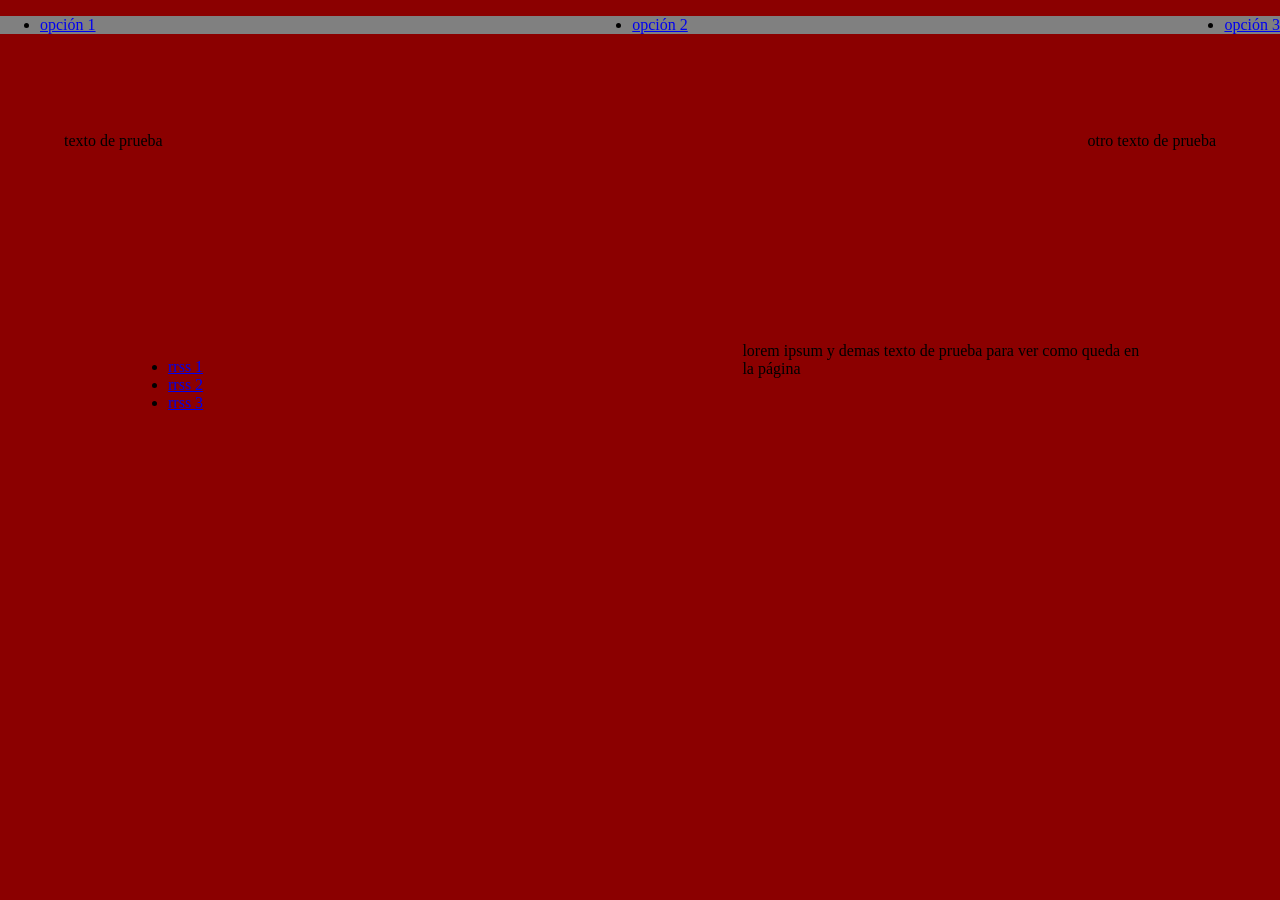
==== commit 7a08e3bc: "Add files via upload" ====
--- a/index.html
+++ b/index.html
@@ -1,638 +1,42 @@
 <!DOCTYPE html>
-<html lang="es">
+<html lang="en">
 <head>
     <meta charset="UTF-8">
     <meta name="viewport" content="width=device-width, initial-scale=1.0">
-    <title>Sitio Web Personal</title>
-    
-    <!-- Bootstrap 5 CSS -->
-    <link href="https://cdn.jsdelivr.net/npm/bootstrap@5.3.2/dist/css/bootstrap.min.css" rel="stylesheet">
-    <!-- FontAwesome Icons -->
-    <link rel="stylesheet" href="https://cdnjs.cloudflare.com/ajax/libs/font-awesome/6.4.0/css/all.min.css">
-    <!-- Google Fonts -->
-    <link href="https://fonts.googleapis.com/css2?family=Montserrat:wght@400;600;800;900&family=Inter:wght@300;400;500;700&display=swap" rel="stylesheet">
-    
-    <!-- HOJA DE ESTILOS PROPIA -->
-    <link rel="stylesheet" href="styles.css">
+    <meta http-equiv="X-UA-Compatible" content="ie=edge">
+    <title>Document</title>
+    <link rel="stylesheet" href="/styles.css">
 </head>
 <body>
-
-    <!-- 1. Navbar Fija y Translúcida con Menú Hamburguesa y Toggle de Tema -->
-    <nav class="navbar navbar-expand-lg navbar-dark fixed-top custom-navbar">
-        <div class="container">
-            <a class="navbar-brand d-flex align-items-center gap-2 text-truncate" href="#">
-                <i class="fa-solid fa-terminal text-warning flex-shrink-0"></i>
-                <span class="brand-name">JOSUE MARCELO VASQUEZ ZEBALLOS</span>
-            </a>
-            
-            <!-- Botón Hamburguesa[cite: 5, 8] -->
-            <button class="navbar-toggler border-0" type="button" data-bs-toggle="collapse" data-bs-target="#navbarNav" aria-controls="navbarNav" aria-expanded="false" aria-label="Toggle navigation">
-                <span class="navbar-toggler-icon"></span>
-            </button>
-
-            <div class="collapse navbar-collapse" id="navbarNav">
-                <ul class="navbar-nav ms-auto align-items-center">
-                    <li class="nav-item"><a class="nav-link" href="#inicio">Inicio</a></li>
-                    <li class="nav-item"><a class="nav-link" href="#intereses">Intereses</a></li>
-                    <li class="nav-item"><a class="nav-link" href="#juegos">Juegos</a></li>
-                    <li class="nav-item"><a class="nav-link" href="#horario">Horario</a></li>
-                    <li class="nav-item"><a class="nav-link" href="#musica">Música</a></li>
-                    <li class="nav-item"><a class="nav-link" href="#contacto">Contacto</a></li>
-                </ul>
-
-                <!-- Botón Modo Oscuro / Claro[cite: 2, 8] -->
-                <button id="themeBtn" class="btn btn-outline-warning btn-sm ms-lg-3 mt-2 mt-lg-0 rounded-pill px-3">
-                    <i class="fa-solid fa-moon me-1"></i> Modo Claro
-                </button>
-            </div>
+    <header>
+        <nav>
+            <ul class="listalinks">
+                <li><a href="opción 1">opción 1</a></li>
+                <li><a href="opción 2">opción 2</a></li>
+                <li><a href="opción 3">opción 3</a></li>
+            </ul>
+        </nav>
+    </header>
+    <section class="imagen">
+        <img src="img/7fb76a43e1ed157124bde09231a86a8a.jpg" alt="" />
+    </section>
+    <section class = "contenido">
+        <div>
+            texto de prueba
         </div>
-    </nav>
-
-    <!-- Espaciador para la navbar fija -->
-    <div style="height: 75px;"></div>
-
-    <!-- Contenido Principal -->
-    <div class="container py-4">
-
-        <!-- 2. Carrusel de Fotos -->
-        <section id="inicio" class="mb-5">
-            <div id="mainCarousel" class="carousel slide shadow-lg glass-card p-2" data-bs-ride="carousel">
-                <div class="carousel-indicators">
-                    <button type="button" data-bs-target="#mainCarousel" data-bs-slide-to="0" class="active" aria-current="true" aria-label="Slide 1"></button>
-                    <button type="button" data-bs-target="#mainCarousel" data-bs-slide-to="1" aria-label="Slide 2"></button>
-                    <button type="button" data-bs-target="#mainCarousel" data-bs-slide-to="2" aria-label="Slide 3"></button>
-                </div>
-                <div class="carousel-inner">
-                    <div class="carousel-item active">
-                        <img src="https://images.unsplash.com/photo-1517694712202-14dd9538aa97?q=80&w=1200&auto=format&fit=crop" class="d-block w-100" alt="Ingeniería de Sistemas - UPDS">
-                        <div class="carousel-caption">
-                            <h5 class="fw-bold text-warning"><i class="fa-solid fa-graduation-cap me-2"></i>Ingeniería de Sistemas</h5>
-                            <p class="mb-0 d-none d-sm-block">Estudiante de 6to semestre en la Universidad Privada Domingo Savio (UPDS).</p>
-                        </div>
-                    </div>
-                    <div class="carousel-item">
-                        <img src="img/WhatsApp Image 2026-11-02 at 9.32.48 PM.jpeg" class="d-block w-100" alt="El Señor de los Anillos">
-                        <div class="carousel-caption">
-                            <h5 class="fw-bold text-info"><i class="fa-solid fa-ring me-2"></i>El Señor de los Anillos</h5>
-                            <p class="mb-0 d-none d-sm-block">Cine de culto y fantasía épica: una obra maestra sobre valor, lealtad y aventura.</p>
-                        </div>
-                    </div>
-                    <div class="carousel-item">
-                        <img src="img/thegodfather.jpeg" class="d-block w-100" alt="El Padrino">
-                        <div class="carousel-caption">
-                            <h5 class="fw-bold text-danger"><i class="fa-solid fa-film me-2"></i>El Padrino (The Godfather)</h5>
-                            <p class="mb-0 d-none d-sm-block">Pasión por el cine clásico: el arte inigualable del drama, la estrategia y la familia.</p>
-                        </div>
-                    </div>
-                </div>
-                <button class="carousel-control-prev" type="button" data-bs-target="#mainCarousel" data-bs-slide="prev">
-                    <span class="carousel-control-prev-icon" aria-hidden="true"></span>
-                    <span class="visually-hidden">Anterior</span>
-                </button>
-                <button class="carousel-control-next" type="button" data-bs-target="#mainCarousel" data-bs-slide="next">
-                    <span class="carousel-control-next-icon" aria-hidden="true"></span>
-                    <span class="visually-hidden">Siguiente</span>
-                </button>
-            </div>
-        </section>
-
-        <!-- 3. Pasatiempos e Intereses -->
-        <section id="intereses" class="mb-5">
-            <div class="row g-4">
-                <div class="col-md-6">
-                    <div class="glass-card p-4 h-100">
-                        <h3 class="section-title text-warning">
-                            <i class="fa-solid fa-gamepad me-2"></i>Pasatiempos
-                        </h3>
-                        <p class="text-secondary small mb-4">(Ocio y desconexión)</p>
-                        <ol class="custom-list list-pasatiempos">
-                            <li>Ver videos divulgativos</li>
-                            <li>Buscar curiosidades por redes sociales</li>
-                        </ol>
-                    </div>
-                </div>
-
-                <div class="col-md-6">
-                    <div class="glass-card p-4 h-100">
-                        <h3 class="section-title text-info">
-                            <i class="fa-solid fa-lightbulb me-2"></i>Intereses
-                        </h3>
-                        <p class="text-secondary small mb-4">(Desarrollo y crecimiento)</p>
-                        <ol class="custom-list list-intereses">
-                            <li>Caminar</li>
-                            <li>Escribir</li>
-                            <li>Pruebas de IA para proyectos pequeños</li>
-                        </ol>
-                    </div>
-                </div>
-            </div>
-        </section>
-
-        <!-- 4. Catálogo de Juegos Actualizado con Filtros y Tráilers en Modal -->
-        <section id="juegos" class="mb-5">
-            <div class="glass-card p-4">
-                <h3 class="section-title text-info">
-                    <i class="fa-solid fa-headset me-2"></i>Catálogo de Juegos Favoritos
-                </h3>
-                <p class="opacity-75 mb-3">Filtra mi colección por género o haz clic en cualquier juego para ver su tráiler oficial:</p>
-                
-                <!-- Botones de filtro de juegos -->
-                <div class="mb-4 d-flex gap-2 flex-wrap">
-                    <button class="btn btn-outline-light btn-filter active" data-filter="todos">Ver Todos</button>
-                    <button class="btn btn-outline-info btn-filter" data-filter="shooter">Shooters</button>
-                    <button class="btn btn-outline-warning btn-filter" data-filter="rpg">RPG</button>
-                    <button class="btn btn-outline-danger btn-filter" data-filter="accion">Acción / Aventura</button>
-                    <button class="btn btn-outline-success btn-filter" data-filter="terror">Terror</button>
-                </div>
-
-                <div class="row g-3" id="catalogoJuegos">
-                    
-                    <!-- The Witcher 3 -->
-                    <div class="col-12 col-sm-6 col-lg-4 card-juego" data-categoria="rpg">
-                        <div class="p-3 border border-secondary rounded-3 bg-dark bg-opacity-50 h-100 cursor-pointer" data-bs-toggle="modal" data-bs-target="#modalTrailer" data-titulo="The Witcher 3: Wild Hunt" data-video="https://www.youtube.com/embed/c0i8kPYtiiI" role="button">
-                            <h5 class="fw-bold text-warning"><i class="fa-solid fa-dragon me-2"></i>The Witcher 3</h5>
-                            <span class="badge bg-warning text-dark">RPG</span>
-                            <p class="small text-muted mt-2 mb-0"><i class="fa-solid fa-play me-1"></i> Ver Tráiler</p>
-                        </div>
-                    </div>
-                    <!-- God of War -->
-                    <div class="col-12 col-sm-6 col-lg-4 card-juego" data-categoria="accion">
-                        <div class="p-3 border border-secondary rounded-3 bg-dark bg-opacity-50 h-100 cursor-pointer" data-bs-toggle="modal" data-bs-target="#modalTrailer" data-titulo="God of War (2018)" data-video="https://www.youtube.com/embed/K0u_kAWLJOA" role="button">
-                            <h5 class="fw-bold text-danger"><i class="fa-solid fa-axe-battle me-2"></i>God of War</h5>
-                            <span class="badge bg-danger text-white">Acción / Aventura</span>
-                            <p class="small text-muted mt-2 mb-0"><i class="fa-solid fa-play me-1"></i> Ver Tráiler</p>
-                        </div>
-                    </div>
-                    <!-- Red Dead Redemption 2 -->
-                    <div class="col-12 col-sm-6 col-lg-4 card-juego" data-categoria="accion">
-                        <div class="p-3 border border-secondary rounded-3 bg-dark bg-opacity-50 h-100 cursor-pointer" data-bs-toggle="modal" data-bs-target="#modalTrailer" data-titulo="Red Dead Redemption 2" data-video="https://www.youtube.com/embed/gmA6MrX81z4" role="button">
-                            <h5 class="fw-bold text-danger"><i class="fa-solid fa-horse me-2"></i>Red Dead Redemption 2</h5>
-                            <span class="badge bg-danger text-white">Acción / Mundo Abierto</span>
-                            <p class="small text-muted mt-2 mb-0"><i class="fa-solid fa-play me-1"></i> Ver Tráiler</p>
-                        </div>
-                    </div>
-                    <!-- Resident Evil -->
-                    <div class="col-12 col-sm-6 col-lg-4 card-juego" data-categoria="terror">
-                        <div class="p-3 border border-secondary rounded-3 bg-dark bg-opacity-50 h-100 cursor-pointer" data-bs-toggle="modal" data-bs-target="#modalTrailer" data-titulo="Resident Evil 4 Remake" data-video="https://www.youtube.com/embed/E69q0gzt-sQ" role="button">
-                            <h5 class="fw-bold text-success"><i class="fa-solid fa-ghost me-2"></i>Resident Evil</h5>
-                            <span class="badge bg-success text-white">Terror / Survival</span>
-                            <p class="small text-muted mt-2 mb-0"><i class="fa-solid fa-play me-1"></i> Ver Tráiler</p>
-                        </div>
-                    </div>
-                    <!-- Final Fantasy -->
-                    <div class="col-12 col-sm-6 col-lg-4 card-juego" data-categoria="rpg">
-                        <div class="p-3 border border-secondary rounded-3 bg-dark bg-opacity-50 h-100 cursor-pointer" data-bs-toggle="modal" data-bs-target="#modalTrailer" data-titulo="Final Fantasy VII Rebirth" data-video="https://www.youtube.com/embed/H3s0uRLiIdM" role="button">
-                            <h5 class="fw-bold text-warning"><i class="fa-solid fa-wand-magic-sparkles me-2"></i>Final Fantasy</h5>
-                            <span class="badge bg-warning text-dark">RPG</span>
-                            <p class="small text-muted mt-2 mb-0"><i class="fa-solid fa-play me-1"></i> Ver Tráiler</p>
-                        </div>
-                    </div>
-                    <!-- The Legend of Zelda -->
-                    <div class="col-12 col-sm-6 col-lg-4 card-juego" data-categoria="accion">
-                        <div class="p-3 border border-secondary rounded-3 bg-dark bg-opacity-50 h-100 cursor-pointer" data-bs-toggle="modal" data-bs-target="#modalTrailer" data-titulo="The Legend of Zelda: Tears of the Kingdom" data-video="https://www.youtube.com/embed/uHGShqcAHlQ" role="button">
-                            <h5 class="fw-bold text-danger"><i class="fa-solid fa-shield-halved me-2"></i>The Legend of Zelda</h5>
-                            <span class="badge bg-danger text-white">Acción / Aventura</span>
-                            <p class="small text-muted mt-2 mb-0"><i class="fa-solid fa-play me-1"></i> Ver Tráiler</p>
-                        </div>
-                    </div>
-                </div>
-            </div>
-        </section>
-
-        <!-- MODAL DE BOOTSTRAP PARA EL TRÁILER -->
-        <div class="modal fade" id="modalTrailer" tabindex="-1" aria-labelledby="modalTrailerLabel" aria-hidden="true">
-            <div class="modal-dialog modal-dialog-centered modal-lg">
-                <div class="modal-content bg-dark text-light border border-secondary">
-                    <div class="modal-header border-secondary">
-                        <h5 class="modal-title fw-bold text-warning" id="modalTrailerLabel">Tráiler Oficial</h5>
-                        <button type="button" class="btn-close btn-close-white" data-bs-dismiss="modal" aria-label="Close"></button>
-                    </div>
-                    <div class="modal-body p-0">
-                        <div class="ratio ratio-16x9">
-                            <!-- El iframe se cargará dinámicamente sin autoplay -->
-                            <iframe id="iframeTrailer" src="" title="YouTube video player" allowfullscreen></iframe>
-                        </div>
-                    </div>
-                </div>
-            </div>
+        <div>
+            otro texto de prueba
         </div>
-        
-
-
-
-        <!-- 5. Horario Google Sheets -->
-        <section id="horario" class="mb-5">
-            <div class="glass-card p-4">
-                <div class="d-flex align-items-center justify-content-between mb-3 flex-wrap gap-2">
-                    <h3 class="section-title text-success mb-0">
-                        <i class="fa-solid fa-calendar-days me-2"></i>Horario
-                    </h3>
-                    <span class="badge bg-success bg-opacity-25 text-success border border-success border-opacity-25 px-3 py-2 rounded-pill">
-                        <i class="fa-solid fa-rotate me-1"></i> Infaltables diarios (Google Sheets)
-                    </span>
-                </div>
-                <p class="opacity-75 mb-3">
-                    Visualización directa de mi planificación semanal estructurada desde Google Sheets:
-                </p>
-                <div class="iframe-container ratio ratio-16x9 shadow">
-                    <iframe src="https://docs.google.com/spreadsheets/d/e/2PACX-1vQqo3n9niQ3ruAV3ipWY1MIvF5FVlKhurZkKgvsqHWiWXU6UDqKtjmxuwQ0yyIhNTYpRATuR9ZZPdDB/pubhtml?gid=0&single=true"></iframe>
-                </div>
-            </div>
-        </section>
-
-        <!-- 6. Música Favorita con Filtro -->
-    <section id="musica" class="mb-5">
-        <div class="container-inner">
-            <h3 class="section-title text-danger">
-                <i class="fa-solid fa-record-vinyl me-2"></i>Música Favorita
-            </h3>
-            <p class="opacity-75 mb-3">Filtra mis géneros, bandas y artistas favoritos por categoría en tiempo real:</p>
-            
-            <!-- Botones de filtrado para música -->
-            <div class="mb-4 d-flex gap-2 flex-wrap">
-                <button class="btn btn-outline-light btn-filter-music active" data-filter-music="todos">Ver Todos</button>
-                <button class="btn btn-outline-warning btn-filter-music" data-filter-music="rock">Rock / Alternativo</button>
-                <button class="btn btn-outline-danger btn-filter-music" data-filter-music="metal">Metal / Post-Hardcore</button>
-                <button class="btn btn-outline-info btn-filter-music" data-filter-music="pop">Pop / Electropop</button>
-                <button class="btn btn-outline-success btn-filter-music" data-filter-music="urbano">Urbano / Reggaetón</button>
-                <button class="btn btn-outline-primary btn-filter-music" data-filter-music="indie">Indie / Folk / Rock en Español</button>
-                
-            </div>
-                <div class="table-responsive">
-                    <table class="table custom-table mb-0">
-                        <thead>
-                            <tr>
-                                <th scope="col" class="th-num">#</th>
-                                <th scope="col" class="th-artist">Artista / Grupo</th>
-                                <th scope="col" class="th-genre">Género</th>
-                                <th scope="col" class="th-desc">Canciones / Descripción</th>
-                            </tr>
-                        </thead>
-                        <tbody id="tablaMusica">
-                            <!-- Rock / Alternativo -->
-                            <tr class="music-row music-item" data-genero="rock">
-                                <td><span class="music-rank-badge music-rank-1">1</span></td>
-                                <td class="fw-bold text-warning">Linkin Park</td>
-                                <td><span class="badge bg-warning text-dark">Rock / Nu Metal</span></td>
-                                <td class="music-desc">In the End, Numb, Castle of Glass</td>
-                            </tr>
-                            <tr class="music-row music-item" data-genero="rock">
-                                <td><span class="music-rank-badge music-rank-2">2</span></td>
-                                <td class="fw-bold text-warning">Three Days Grace</td>
-                                <td><span class="badge bg-warning text-dark">Rock Alternativo</span></td>
-                                <td class="music-desc">Animal I Have Become, Pain</td>
-                            </tr>
-                            <tr class="music-row music-item" data-genero="rock">
-                                <td><span class="music-rank-badge music-rank-3">3</span></td>
-                                <td class="fw-bold text-warning">Avenged Sevenfold</td>
-                                <td><span class="badge bg-warning text-dark">Hard Rock / Metal</span></td>
-                                <td class="music-desc">Nightmare, Hail to the King</td>
-                            </tr>
-                            <tr class="music-row music-item" data-genero="rock">
-                                <td><span class="music-rank-badge music-rank-4">4</span></td>
-                                <td class="fw-bold text-warning">OneRepublic</td>
-                                <td><span class="badge bg-warning text-dark">Pop Rock</span></td>
-                                <td class="music-desc">Counting Stars, Secrets</td>
-                            </tr>
-                            <tr class="music-row music-item" data-genero="rock">
-                                <td><span class="music-rank-badge music-rank-1">5</span></td>
-                                <td class="fw-bold text-warning">Paramore</td>
-                                <td><span class="badge bg-warning text-dark">Pop Punk / Rock</span></td>
-                                <td class="music-desc">Misery Business, Ain't It Fun</td>
-                            </tr>
-                            <tr class="music-row music-item" data-genero="rock">
-                                <td><span class="music-rank-badge music-rank-2">6</span></td>
-                                <td class="fw-bold text-warning">Simple Plan</td>
-                                <td><span class="badge bg-warning text-dark">Pop Punk</span></td>
-                                <td class="music-desc">Welcome to My Life, Perfect</td>
-                            </tr>
-                            <tr class="music-row music-item" data-genero="rock">
-                                <td><span class="music-rank-badge music-rank-3">7</span></td>
-                                <td class="fw-bold text-warning">Fall Out Boy</td>
-                                <td><span class="badge bg-warning text-dark">Rock Alternativo</span></td>
-                                <td class="music-desc">Centuries, Thnks fr the Mmrs</td>
-                            </tr>
-                            <tr class="music-row music-item" data-genero="rock">
-                                <td><span class="music-rank-badge music-rank-4">8</span></td>
-                                <td class="fw-bold text-warning">Magic!</td>
-                                <td><span class="badge bg-warning text-dark">Reggae Fusion / Pop Rock</span></td>
-                                <td class="music-desc">Rude</td>
-                            </tr>
-                            <tr class="music-row music-item" data-genero="rock">
-                                <td><span class="music-rank-badge music-rank-1">9</span></td>
-                                <td class="fw-bold text-warning">R5</td>
-                                <td><span class="badge bg-warning text-dark">Pop Rock</span></td>
-                                <td class="music-desc">Smile, Pass Me By</td>
-                            </tr>
-
-                            <!-- Metal / Post-Hardcore -->
-                            <tr class="music-row music-item" data-genero="metal">
-                                <td><span class="music-rank-badge music-rank-2">10</span></td>
-                                <td class="fw-bold genre-metal">Motionless in White</td>
-                                <td><span class="badge bg-danger text-white">Metalcore / Industrial</span></td>
-                                <td class="music-desc">Masterpiece, Cyberhex</td>
-                            </tr>
-                            <tr class="music-row music-item" data-genero="metal">
-                                <td><span class="music-rank-badge music-rank-3">11</span></td>
-                                <td class="fw-bold genre-metal">Bad Omens</td>
-                                <td><span class="badge bg-danger text-white">Metal Alternativo</span></td>
-                                <td class="music-desc">Just Pretend, The Death of Peace of Mind</td>
-                            </tr>
-                            <tr class="music-row music-item" data-genero="metal">
-                                <td><span class="music-rank-badge music-rank-4">12</span></td>
-                                <td class="fw-bold genre-metal">Falling in Reverse</td>
-                                <td><span class="badge bg-danger text-white">Post-Hardcore / Rock</span></td>
-                                <td class="music-desc">Popular Monster, Voices in My Head</td>
-                            </tr>
-                            <tr class="music-row music-item" data-genero="metal">
-                                <td><span class="music-rank-badge music-rank-1">13</span></td>
-                                <td class="fw-bold genre-metal">Set It Off</td>
-                                <td><span class="badge bg-danger text-white">Rock / Pop Punk Sinfónico</span></td>
-                                <td class="music-desc">Wolf in Sheep's Clothing, Punching Bag</td>
-                            </tr>
-                            <tr class="music-row music-item" data-genero="metal">
-                                <td><span class="music-rank-badge music-rank-2">14</span></td>
-                                <td class="fw-bold genre-metal">A Day to Remember</td>
-                                <td><span class="badge bg-danger text-white">Metalcore / Pop Punk</span></td>
-                                <td class="music-desc">If It Means a Lot to You, The Downfall of Us All</td>
-                            </tr>
-                            <tr class="music-row music-item" data-genero="metal">
-                                <td><span class="music-rank-badge music-rank-3">15</span></td>
-                                <td class="fw-bold genre-metal">Skillet</td>
-                                <td><span class="badge bg-danger text-white">Christian Metal / Rock</span></td>
-                                <td class="music-desc">Monster, Hero</td>
-                            </tr>
-
-                            <!-- Pop / Electropop -->
-                            <tr class="music-row music-item" data-genero="pop">
-                                <td><span class="music-rank-badge music-rank-4">16</span></td>
-                                <td class="fw-bold genre-pop">5 Seconds of Summer</td>
-                                <td><span class="badge text-dark" style="background-color: #00f5d4;">Pop Rock</span></td>
-                                <td class="music-desc">Youngblood, Teeth</td>
-                            </tr>
-                            <tr class="music-row music-item" data-genero="pop">
-                                <td><span class="music-rank-badge music-rank-1">17</span></td>
-                                <td class="fw-bold genre-pop">MKTO</td>
-                                <td><span class="badge text-dark" style="background-color: #00f5d4;">Pop / R&B</span></td>
-                                <td class="music-desc">Classic, Thank You</td>
-                            </tr>
-                            <tr class="music-row music-item" data-genero="pop">
-                                <td><span class="music-rank-badge music-rank-2">18</span></td>
-                                <td class="fw-bold genre-pop">DNCE</td>
-                                <td><span class="badge text-dark" style="background-color: #00f5d4;">Dance Pop / Funk</span></td>
-                                <td class="music-desc">Cake by the Ocean</td>
-                            </tr>
-                            <tr class="music-row music-item" data-genero="pop">
-                                <td><span class="music-rank-badge music-rank-3">19</span></td>
-                                <td class="fw-bold genre-pop">Daft Punk</td>
-                                <td><span class="badge text-dark" style="background-color: #00f5d4;">Electrónica / House</span></td>
-                                <td class="music-desc">Get Lucky, Instant Crush</td>
-                            </tr>
-                            <tr class="music-row music-item" data-genero="pop">
-                                <td><span class="music-rank-badge music-rank-4">20</span></td>
-                                <td class="fw-bold genre-pop">The Black Eyed Peas</td>
-                                <td><span class="badge text-dark" style="background-color: #00f5d4;">Hip Hop / Pop</span></td>
-                                <td class="music-desc">I Gotta Feeling, Pump It</td>
-                            </tr>
-                            <tr class="music-row music-item" data-genero="pop">
-                                <td><span class="music-rank-badge music-rank-1">21</span></td>
-                                <td class="fw-bold genre-pop">Alec Benjamin</td>
-                                <td><span class="badge text-dark" style="background-color: #00f5d4;">Pop Acústico / Indie</span></td>
-                                <td class="music-desc">Let Me Down Slowly, Water Fountain</td>
-                            </tr>
-
-                            <!-- Urbano / Reggaetón -->
-                            <tr class="music-row music-item" data-genero="urbano">
-                                <td><span class="music-rank-badge music-rank-2">22</span></td>
-                                <td class="fw-bold genre-reggaeton">Daddy Yankee</td>
-                                <td><span class="badge text-white" style="background-color: #9333ea;">Reggaetón</span></td>
-                                <td class="music-desc">Gasolina, Despacito, Con Calma</td>
-                            </tr>
-                            <tr class="music-row music-item" data-genero="urbano">
-                                <td><span class="music-rank-badge music-rank-3">23</span></td>
-                                <td class="fw-bold genre-reggaeton">Wisin y Yandel</td>
-                                <td><span class="badge text-white" style="background-color: #9333ea;">Reggaetón</span></td>
-                                <td class="music-desc">Sexy Movimiento, Pam Pam</td>
-                            </tr>
-                            <tr class="music-row music-item" data-genero="urbano">
-                                <td><span class="music-rank-badge music-rank-4">24</span></td>
-                                <td class="fw-bold genre-reggaeton">Farruko</td>
-                                <td><span class="badge text-white" style="background-color: #9333ea;">Urbano / Reggaetón</span></td>
-                                <td class="music-desc">Pepas, Delincuente</td>
-                            </tr>
-                            <tr class="music-row music-item" data-genero="urbano">
-                                <td><span class="music-rank-badge music-rank-1">25</span></td>
-                                <td class="fw-bold genre-reggaeton">Chino y Nacho</td>
-                                <td><span class="badge text-white" style="background-color: #9333ea;">Pop Latino / Urbano</span></td>
-                                <td class="music-desc">Mi Niña Bonita, Me Voy Enamorando</td>
-                            </tr>
-                            <tr class="music-row music-item" data-genero="urbano">
-                                <td><span class="music-rank-badge music-rank-2">26</span></td>
-                                <td class="fw-bold genre-reggaeton">Major Lazer</td>
-                                <td><span class="badge text-white" style="background-color: #9333ea;">EDM / Dancehall / Urbano</span></td>
-                                <td class="music-desc">Lean On, Cold Water</td>
-                            </tr>
-
-                            <!-- Indie / Folk / Rock en Español -->
-                            <tr class="music-row music-item" data-genero="indie">
-                                <td><span class="music-rank-badge music-rank-3">27</span></td>
-                                <td class="fw-bold text-info">Jesse & Joy</td>
-                                <td><span class="badge bg-info text-dark">Pop Latino / Folk Pop</span></td>
-                                <td class="music-desc">¡Corre!, Ecos de Amor</td>
-                            </tr>
-                            <tr class="music-row music-item" data-genero="indie">
-                                <td><span class="music-rank-badge music-rank-4">28</span></td>
-                                <td class="fw-bold text-info">Álvaro Soler</td>
-                                <td><span class="badge bg-info text-dark">Pop Latino</span></td>
-                                <td class="music-desc">Sofia, La Cintura</td>
-                            </tr>
-                            <tr class="music-row music-item" data-genero="indie">
-                                <td><span class="music-rank-badge music-rank-1">29</span></td>
-                                <td class="fw-bold text-info">Reik</td>
-                                <td><span class="badge bg-info text-dark">Pop / Baladas / Urbano</span></td>
-                                <td class="music-desc">Yo Quisiera, Ya Me Enteré</td>
-                            </tr>
-                            <tr class="music-row music-item" data-genero="indie">
-                                <td><span class="music-rank-badge music-rank-2">30</span></td>
-                                <td class="fw-bold text-info">Natalia Lafourcade</td>
-                                <td><span class="badge bg-info text-dark">Folk / Pop Alternativo</span></td>
-                                <td class="music-desc">Hasta la Raíz, Nunca Es Suficiente</td>
-                            </tr>
-                            <tr class="music-row music-item" data-genero="indie">
-                                <td><span class="music-rank-badge music-rank-3">31</span></td>
-                                <td class="fw-bold text-info">El Cuarteto de Nos</td>
-                                <td><span class="badge bg-info text-dark">Rock Alternativo / Pop Rock</span></td>
-                                <td class="music-desc">Yendo a la Casa de Damián, Ya No Se Qué Hacer Conmigo</td>
-                            </tr>
-                        
-                            </tbody>
-                    </table>
-                </div>
-            </div>
-        </section>
-
-        <!-- 7. Frase Célebre -->
-        <section id="frase" class="mb-5">
-            <h3 class="section-title text-warning">
-                <i class="fa-solid fa-quote-left me-2"></i>Frase Célebre
-            </h3>
-            <div class="glass-card quote-card p-4 p-md-5 position-relative overflow-hidden">
-                <i class="fa-solid fa-quote-right quote-watermark"></i>
-                <div class="row align-items-center g-4 position-relative" style="z-index: 1;">
-                    <div class="col-auto d-none d-sm-flex">
-                        <div class="quote-badge">
-                            <i class="fa-solid fa-quote-left"></i>
-                        </div>
-                    </div>
-                    <div class="col">
-                        <blockquote class="blockquote mb-0">
-                            <p class="quote-text fs-4 fw-semibold mb-4">
-                                "El éxito no es definitivo, el fracaso no es fatal: <span class="quote-highlight">lo que cuenta es el valor para continuar</span>."
-                            </p>
-                            <div class="d-flex align-items-center gap-3 pt-3 border-top border-light border-opacity-10">
-                                <div class="author-avatar">
-                                    <i class="fa-solid fa-landmark"></i>
-                                </div>
-                                <div>
-                                    <div class="fw-bold text-warning fs-5">Winston Churchill</div>
-                                    <div class="opacity-75 small">Estadista y Primer Ministro británico • Premio Nobel</div>
-                                </div>
-                            </div>
-                        </blockquote>
-                    </div>
-                </div>
-            </div>
-        </section>
-
-        <!-- 8. Formulario de Comentarios y Contacto Dinámico -->
-        <section id="contacto" class="mb-5">
-            <div class="glass-card p-4">
-                <h3 class="section-title text-warning">
-                    <i class="fa-solid fa-comments me-2"></i>Sección de Comentarios
-                </h3>
-                <p class="opacity-75 mb-3">Deja tu opinión o mensaje. Se validará y se publicará inmediatamente debajo:</p>
-                
-                <form id="contactForm" class="row g-3" novalidate>
-                    <!-- Nombre -->
-                    <div class="col-md-6">
-                        <label for="nombre" class="form-label small fw-bold">
-                            Tu Nombre <span class="text-danger">*</span>
-                        </label>
-                        <input type="text" id="nombre"
-                            class="form-control bg-dark bg-opacity-50 text-light border-secondary"
-                            placeholder="Ej. Juan Pérez"
-                            maxlength="60" autocomplete="off">
-                        <div class="campo-error small mt-1" id="error-nombre"></div>
-                    </div>
-
-                    <!-- Email -->
-                    <div class="col-md-6">
-                        <label for="email" class="form-label small fw-bold">
-                            Correo Electrónico <span class="text-danger">*</span>
-                        </label>
-                        <input type="email" id="email"
-                            class="form-control bg-dark bg-opacity-50 text-light border-secondary"
-                            placeholder="Ej. juan.perez@gmail.com"
-                            maxlength="80" autocomplete="off">
-                        <div class="campo-error small mt-1" id="error-email"></div>
-                    </div>
-
-                    <!-- Teléfono -->
-                    <div class="col-md-6">
-                        <label for="telefono" class="form-label small fw-bold">
-                            Teléfono <span class="text-secondary small fw-normal">(solo números)</span>
-                        </label>
-                        <div class="input-group">
-                            <span class="input-group-text bg-dark border-secondary text-secondary">
-                                <i class="fa-solid fa-phone"></i>
-                            </span>
-                            <input type="tel" id="telefono"
-                                class="form-control bg-dark bg-opacity-50 text-light border-secondary"
-                                placeholder="Ej. 75012345"
-                                maxlength="15" inputmode="numeric" autocomplete="off">
-                        </div>
-                        <div class="campo-error small mt-1" id="error-telefono"></div>
-                    </div>
-
-                    <!-- Tipo de Mensaje -->
-                    <div class="col-md-6">
-                        <label for="categoriaComentario" class="form-label small fw-bold">Tipo de Mensaje</label>
-                        <select id="categoriaComentario" class="form-select bg-dark bg-opacity-50 text-light border-secondary">
-                            <option value="Sugerencia">💡 Sugerencia</option>
-                            <option value="Felicitación">🎉 Felicitación</option>
-                            <option value="Consulta">❓ Consulta</option>
-                        </select>
-                    </div>
-
-                    <!-- Comentario -->
-                    <div class="col-12">
-                        <label for="mensaje" class="form-label small fw-bold">
-                            Tu Comentario <span class="text-danger">*</span>
-                        </label>
-                        <textarea id="mensaje" rows="3"
-                            class="form-control bg-dark bg-opacity-50 text-light border-secondary"
-                            placeholder="Escribe tu comentario aquí (mínimo 10 caracteres)..."
-                            maxlength="500"></textarea>
-                        <div class="d-flex justify-content-between align-items-center mt-1">
-                            <div class="campo-error small" id="error-mensaje"></div>
-                            <small id="contadorChars" class="text-secondary ms-auto">0 / 500</small>
-                        </div>
-                    </div>
-
-                    <!-- Botón -->
-                    <div class="col-12">
-                        <button type="submit" class="btn btn-warning fw-bold px-4 w-100">
-                            <i class="fa-solid fa-paper-plane me-1"></i> Publicar Comentario
-                        </button>
-                    </div>
-                </form>
-
-                <!-- Caja de alertas generales del formulario -->
-                <div id="alertaBox" class="mt-3"></div>
-
-                <!-- CONTENEDOR DONDE SE VISUALIZARÁN LOS COMENTARIOS EN TIEMPO REAL -->
-                <div class="mt-4 pt-3 border-top border-secondary">
-                    <h5 class="comments-heading mb-3"><i class="fa-solid fa-rectangle-list me-2"></i>Comentarios Recientes (<span id="contadorComentarios">0</span>)</h5>
-                    <div id="listaComentarios" class="d-flex flex-column gap-3">
-                        <!-- Aquí se inyectarán dinámicamente las tarjetas de comentarios -->
-                    </div>
-                </div>
-            </div>
-        </section>
-
-    </div>
-
-    <!-- 9. Footer -->
-    <footer class="py-4 text-center mt-auto">
-        <div class="container">
-            <div class="row align-items-center gy-3">
-                <div class="col-md-4 text-md-start">
-                    <span class="fw-bold">&copy; 2026 Mi Sitio Web Personal</span>
-                </div>
-                <div class="col-md-4">
-                    <div class="d-flex justify-content-center gap-3">
-                        <a href="https://www.facebook.com" target="_blank" class="social-btn social-facebook" title="Facebook" aria-label="Facebook">
-                            <i class="fa-brands fa-facebook-f"></i>
-                        </a>
-                        <a href="https://www.instagram.com" target="_blank" class="social-btn social-instagram" title="Instagram" aria-label="Instagram">
-                            <i class="fa-brands fa-instagram"></i>
-                        </a>
-                        <a href="https://www.github.com" target="_blank" class="social-btn social-github" title="GitHub" aria-label="GitHub">
-                            <i class="fa-brands fa-github"></i>
-                        </a>
-                    </div>
-                </div>
-                <div class="col-md-4 text-md-end opacity-75 small">
-                    Diseñado con Bootstrap 5 & JavaScript DOM
-                </div>
-            </div>
+    </section>
+    <footer>
+        <ul class="linksfooter">
+            <li><a href="rrss 1">rrss 1</a></li>
+            <li><a href="rrss 2">rrss 2</a></li>
+            <li><a href="rrss 3">rrss 3</a></li>
+        </ul>
+        <div class="footertxt">
+            lorem ipsum y demas texto de prueba para ver como queda en la página 
         </div>
     </footer>
-
-    <!-- Bootstrap 5 JS Bundle -->
-    <script src="https://cdn.jsdelivr.net/npm/bootstrap@5.3.2/dist/js/bootstrap.bundle.min.js"></script>
-    
-    <!-- SCRIPT PROPIO -->
-    <script src="script.js" defer></script>
 </body>
 </html>
--- a/styles.css
+++ b/styles.css
@@ -1,1152 +1,40 @@
-:root {
-    --accent-gold: #ffb703;
-    --accent-cyan: #00f5d4;
-    --accent-purple: #7b2cbf;
-    --glass-bg: rgba(20, 20, 28, 0.65);
-    --glass-border: rgba(255, 255, 255, 0.15);
-    --text-main: #f8f9fa;
-    --text-muted: #94a3b8;
+body {
+  margin: 0;
+  padding: 0;
+  background: darkred;
 }
 
-/* =======================================================
-   RESETEO GLOBAL & RESPONSIVE CORE
-   ======================================================= */
-*, *::before, *::after {
-    box-sizing: border-box;
+header {
+  background: grey;
+  width: 100vw;
+}
+.listalinks {
+  display: flex;
+  flex-direction: row;
+  justify-content: space-between;
 }
 
-html, body {
-    width: 100%;
-    max-width: 100%;
-    overflow-x: hidden;
-    margin: 0;
-    padding: 0;
+.imagen {
+  width: 100vw;
+  height: 50%;
+}
+img {
+  width: 100%;
 }
 
-body {
-    font-family: 'Inter', sans-serif;
-    color: var(--text-main);
-    min-height: 100vh;
-    transition: background 0.4s ease, color 0.4s ease;
-    background-image: 
-        linear-gradient(
-            135deg, 
-            rgba(15, 23, 42, 0.82) 0%, 
-            rgba(88, 28, 135, 0.55) 50%, 
-            rgba(15, 23, 42, 0.88) 100%
-        ),
-        url('img/wall.jpg');
-    background-size: cover;
-    background-attachment: fixed;
-    background-position: center;
-    background-repeat: no-repeat;
+.contenido {
+  padding: 5%;
+  display: flex;
+  flex-direction: row;
+  justify-content: space-between;
 }
 
-img {
-    max-width: 100%;
-    height: auto;
+footer {
+  padding: 10%;
+  display: flex;
+  flex-direction: row;
+  justify-content: space-between;
 }
-
-h1, h2, h3, .navbar-brand {
-    font-family: 'Montserrat', sans-serif;
-}
-
-/* =======================================================
-   MODO CLARO CROMÁTICO (Colores temáticos por sección)
-   ======================================================= */
-body.light-mode {
-    --glass-bg: rgba(255, 255, 255, 0.75);
-    --glass-border: rgba(255, 255, 255, 0.55);
-    --text-main: #0f172a;
-    --text-muted: #475569;
-    color: #0f172a !important;
-    /* Fondo con imagen de pared visible y un oscurecido sutil (30-35%) */
-    background-image: 
-        linear-gradient(
-            135deg, 
-            rgba(15, 23, 42, 0.35) 0%, 
-            rgba(45, 27, 78, 0.22) 50%, 
-            rgba(15, 23, 42, 0.40) 100%
-        ),
-        url('img/wall.jpg');
-}
-
-body.light-mode .custom-navbar {
-    background: linear-gradient(90deg, rgba(255, 255, 255, 0.88) 0%, rgba(248, 250, 252, 0.84) 100%) !important;
-    backdrop-filter: blur(16px);
-    -webkit-backdrop-filter: blur(16px);
-    border-bottom: 1px solid rgba(255, 255, 255, 0.6);
-    box-shadow: 0 4px 20px rgba(0, 0, 0, 0.1);
-}
-
-body.light-mode .nav-link {
-    color: #1e293b !important;
-    font-weight: 600;
-}
-
-body.light-mode .nav-link:hover {
-    color: #d97706 !important;
-}
-
-body.light-mode .section-title {
-    color: #0f172a !important;
-}
-
-/* Base glass-card */
-body.light-mode .glass-card {
-    background: var(--glass-bg);
-    border: 1px solid var(--glass-border);
-    backdrop-filter: blur(16px);
-    -webkit-backdrop-filter: blur(16px);
-    box-shadow: 0 10px 32px rgba(0, 0, 0, 0.12), inset 0 1px 0 rgba(255, 255, 255, 0.7);
-}
-
-/* 1. Pasatiempos (Tono Ámbar / Sunset cálido) */
-body.light-mode #intereses .row > div:first-child .glass-card {
-    background: linear-gradient(135deg, rgba(254, 243, 199, 0.88) 0%, rgba(255, 237, 213, 0.82) 100%);
-    border-color: rgba(245, 158, 11, 0.35);
-    box-shadow: 0 12px 35px rgba(217, 119, 6, 0.14), inset 0 1px 0 rgba(255, 255, 255, 0.9);
-}
-body.light-mode #intereses .row > div:first-child .glass-card:hover {
-    box-shadow: 0 18px 45px rgba(217, 119, 6, 0.22);
-    border-color: rgba(245, 158, 11, 0.65);
-}
-
-/* 2. Intereses (Tono Aguamarina / Turquesa fresco) */
-body.light-mode #intereses .row > div:last-child .glass-card {
-    background: linear-gradient(135deg, rgba(204, 251, 241, 0.88) 0%, rgba(224, 242, 254, 0.82) 100%);
-    border-color: rgba(20, 184, 166, 0.35);
-    box-shadow: 0 12px 35px rgba(13, 148, 136, 0.14), inset 0 1px 0 rgba(255, 255, 255, 0.9);
-}
-body.light-mode #intereses .row > div:last-child .glass-card:hover {
-    box-shadow: 0 18px 45px rgba(13, 148, 136, 0.22);
-    border-color: rgba(20, 184, 166, 0.65);
-}
-
-/* 3. Catálogo de Juegos (Tono Violeta / Índigo) */
-body.light-mode #juegos .glass-card {
-    background: linear-gradient(135deg, rgba(243, 232, 255, 0.88) 0%, rgba(238, 242, 255, 0.84) 100%);
-    border-color: rgba(147, 51, 234, 0.3);
-    box-shadow: 0 12px 35px rgba(126, 34, 206, 0.14), inset 0 1px 0 rgba(255, 255, 255, 0.85);
-}
-body.light-mode #juegos .glass-card:hover {
-    border-color: rgba(147, 51, 234, 0.55);
-}
-
-/* Tarjetas individuales de juegos coloreadas por categoría */
-body.light-mode .card-juego[data-categoria="rpg"] > div {
-    background: linear-gradient(135deg, rgba(254, 249, 195, 0.88) 0%, rgba(254, 243, 199, 0.82) 100%) !important;
-    border-color: rgba(234, 179, 8, 0.45) !important;
-    box-shadow: 0 4px 16px rgba(234, 179, 8, 0.12);
-}
-body.light-mode .card-juego[data-categoria="accion"] > div {
-    background: linear-gradient(135deg, rgba(254, 226, 226, 0.88) 0%, rgba(255, 237, 213, 0.82) 100%) !important;
-    border-color: rgba(239, 68, 68, 0.45) !important;
-    box-shadow: 0 4px 16px rgba(239, 68, 68, 0.12);
-}
-body.light-mode .card-juego[data-categoria="terror"] > div {
-    background: linear-gradient(135deg, rgba(220, 252, 231, 0.88) 0%, rgba(204, 251, 241, 0.82) 100%) !important;
-    border-color: rgba(34, 197, 94, 0.45) !important;
-    box-shadow: 0 4px 16px rgba(34, 197, 94, 0.12);
-}
-body.light-mode .card-juego > div:hover {
-    transform: translateY(-4px);
-    box-shadow: 0 8px 25px rgba(0, 0, 0, 0.16) !important;
-}
-body.light-mode .card-juego p {
-    color: #475569 !important;
-}
-
-/* 4. Horario Google Sheets (Tono Menta / Esmeralda) */
-body.light-mode #horario .glass-card {
-    background: linear-gradient(135deg, rgba(236, 253, 245, 0.88) 0%, rgba(209, 250, 229, 0.82) 100%);
-    border-color: rgba(16, 185, 129, 0.35);
-    box-shadow: 0 12px 35px rgba(5, 150, 105, 0.14), inset 0 1px 0 rgba(255, 255, 255, 0.9);
-}
-body.light-mode #horario .iframe-container {
-    border-color: rgba(16, 185, 129, 0.35);
-    background: rgba(255, 255, 255, 0.7);
-    box-shadow: 0 8px 25px rgba(5, 150, 105, 0.1);
-}
-
-/* 5. Carrusel en modo claro */
-body.light-mode #mainCarousel {
-    border: 2px solid rgba(255, 183, 3, 0.85);
-    box-shadow: 0 20px 50px rgba(0, 0, 0, 0.35), 0 0 35px rgba(255, 183, 3, 0.25);
-}
-body.light-mode #mainCarousel .carousel-caption {
-    background: linear-gradient(135deg, rgba(255, 255, 255, 0.94) 0%, rgba(254, 243, 199, 0.88) 100%) !important;
-    backdrop-filter: blur(14px);
-    -webkit-backdrop-filter: blur(14px);
-    border: 1px solid rgba(255, 255, 255, 0.8);
-    border-left: 6px solid var(--accent-gold);
-    box-shadow: 0 12px 35px rgba(0, 0, 0, 0.25);
-}
-body.light-mode #mainCarousel .carousel-caption h5 {
-    color: #0f172a !important;
-    text-shadow: none;
-}
-body.light-mode #mainCarousel .carousel-caption p {
-    color: #334155 !important;
-    text-shadow: none;
-}
-
-/* Botones de filtro */
-body.light-mode .btn-filter,
-body.light-mode .btn-filter-music {
-    color: #0f172a;
-    border-color: rgba(15, 23, 42, 0.25);
-    background: rgba(255, 255, 255, 0.8);
-    backdrop-filter: blur(8px);
-    box-shadow: 0 2px 8px rgba(0, 0, 0, 0.06);
-}
-body.light-mode .btn-filter:hover,
-body.light-mode .btn-filter-music:hover {
-    background: rgba(255, 255, 255, 0.98);
-    border-color: var(--accent-gold);
-    color: #0f172a;
-}
-body.light-mode .btn-filter.active,
-body.light-mode .btn-filter-music.active {
-    background: #0f172a;
-    color: #ffffff !important;
-    border-color: #0f172a;
-    box-shadow: 0 4px 15px rgba(15, 23, 42, 0.3);
-}
-
-/* 6. Frase célebre (Tono Oro Imperial / Ámbar dorado) */
-body.light-mode #frase .quote-card {
-    background: linear-gradient(135deg, rgba(254, 249, 195, 0.90) 0%, rgba(254, 240, 138, 0.82) 100%);
-    backdrop-filter: blur(16px);
-    -webkit-backdrop-filter: blur(16px);
-    border: 1px solid rgba(245, 158, 11, 0.45);
-    border-left: 6px solid #d97706;
-    box-shadow: 0 14px 35px rgba(217, 119, 6, 0.16), inset 0 1px 0 rgba(255, 255, 255, 0.95);
-}
-body.light-mode .quote-badge {
-    background: linear-gradient(135deg, rgba(245, 158, 11, 0.28), rgba(217, 119, 6, 0.22));
-    border: 2px solid rgba(217, 119, 6, 0.55);
-    color: #92400e;
-    box-shadow: 0 0 20px rgba(245, 158, 11, 0.25);
-}
-body.light-mode .quote-watermark {
-    color: rgba(217, 119, 6, 0.08);
-}
-body.light-mode .quote-text {
-    color: #0f172a !important;
-}
-body.light-mode .quote-highlight {
-    background: linear-gradient(90deg, #d97706, #b45309);
-    -webkit-background-clip: text;
-    -webkit-text-fill-color: transparent;
-    font-weight: 800;
-}
-body.light-mode .author-avatar {
-    background: rgba(245, 158, 11, 0.25);
-    border-color: rgba(217, 119, 6, 0.5);
-    color: #92400e;
-}
-
-/* 7. Formulario y comentarios (Tono Azul Celeste / Sky Blue) */
-body.light-mode #contacto .glass-card {
-    background: linear-gradient(135deg, rgba(224, 242, 254, 0.90) 0%, rgba(219, 234, 254, 0.84) 100%);
-    border-color: rgba(14, 165, 233, 0.35);
-    box-shadow: 0 12px 35px rgba(2, 132, 199, 0.14), inset 0 1px 0 rgba(255, 255, 255, 0.9);
-}
-body.light-mode .form-label,
-body.light-mode .comments-heading {
-    color: #0f172a !important;
-}
-body.light-mode .form-control,
-body.light-mode .form-select {
-    background-color: rgba(255, 255, 255, 0.88) !important;
-    color: #0f172a !important;
-    border: 1px solid rgba(14, 165, 233, 0.35) !important;
-    backdrop-filter: blur(8px);
-}
-body.light-mode .form-control:focus,
-body.light-mode .form-select:focus {
-    background-color: #ffffff !important;
-    border-color: #0284c7 !important;
-    box-shadow: 0 0 0 0.25rem rgba(14, 165, 233, 0.25) !important;
-}
-body.light-mode .form-control::placeholder {
-    color: #64748b;
-}
-body.light-mode .comment-card {
-    background: rgba(255, 255, 255, 0.92) !important;
-    backdrop-filter: blur(10px);
-    -webkit-backdrop-filter: blur(10px);
-    border: 1px solid rgba(14, 165, 233, 0.25) !important;
-    box-shadow: 0 4px 16px rgba(2, 132, 199, 0.08);
-}
-body.light-mode .comment-card p {
-    color: #1e293b !important;
-}
-
-/* Footer */
-body.light-mode footer {
-    background: linear-gradient(180deg, rgba(248, 250, 252, 0.85) 0%, rgba(241, 245, 249, 0.92) 100%);
-    backdrop-filter: blur(14px);
-    -webkit-backdrop-filter: blur(14px);
-    border-top: 1px solid rgba(255, 255, 255, 0.6);
-    box-shadow: 0 -4px 20px rgba(0, 0, 0, 0.08);
-}
-body.light-mode footer span,
-body.light-mode footer .small {
-    color: #1e293b !important;
-}
-body.light-mode .social-btn {
-    background: rgba(255, 255, 255, 0.85);
-    border-color: rgba(15, 23, 42, 0.15);
-    color: #0f172a;
-    box-shadow: 0 2px 8px rgba(0, 0, 0, 0.08);
-}
-
-/* =======================================================
-   1. NAVBAR RESPONSIVA & MENÚ HAMBURGUESA
-   ======================================================= */
-.custom-navbar {
-    background: rgba(10, 10, 15, 0.8) !important;
-    backdrop-filter: blur(14px);
-    -webkit-backdrop-filter: blur(14px);
-    border-bottom: 1px solid rgba(255, 255, 255, 0.1);
-    transition: all 0.3s ease;
-    padding-top: 0.6rem;
-    padding-bottom: 0.6rem;
-}
-
-.navbar-brand {
-    font-weight: 800;
-    letter-spacing: 0.5px;
-    background: linear-gradient(45deg, var(--accent-gold), var(--accent-cyan));
-    -webkit-background-clip: text;
-    -webkit-text-fill-color: transparent;
-    font-size: clamp(0.85rem, 3.4vw, 1.15rem);
-    max-width: calc(100% - 64px);
-    line-height: 1.2;
-}
-
-.brand-name {
-    display: inline-block;
-    white-space: nowrap;
-    overflow: hidden;
-    text-overflow: ellipsis;
-}
-
-.nav-link {
-    font-weight: 500;
-    color: #d1d5db !important;
-    transition: color 0.3s ease, transform 0.2s;
-    margin: 0 4px;
-}
-
-.nav-link:hover {
-    color: var(--accent-gold) !important;
-    transform: translateY(-2px);
-}
-
-/* Botón Hamburguesa Estilizado (Solo pantallas < 992px) */
-.custom-navbar .navbar-toggler {
-    background: rgba(255, 255, 255, 0.08) !important;
-    border: 1.5px solid rgba(255, 255, 255, 0.25) !important;
-    border-radius: 10px;
-    padding: 6px 10px;
-    transition: all 0.25s ease;
-}
-
-@media (min-width: 992px) {
-    .custom-navbar .navbar-toggler {
-        display: none !important;
-    }
-}
-
-.custom-navbar .navbar-toggler:hover {
-    background: rgba(255, 255, 255, 0.16) !important;
-    border-color: var(--accent-gold) !important;
-    transform: scale(1.04);
-}
-
-.custom-navbar .navbar-toggler:focus {
-    box-shadow: 0 0 0 3px rgba(255, 183, 3, 0.35) !important;
-    outline: none;
-}
-
-/* En Modo Claro: Alto contraste, borde visible y líneas oscuras */
-body.light-mode .custom-navbar .navbar-toggler {
-    background: rgba(15, 23, 42, 0.09) !important;
-    border: 1.5px solid rgba(15, 23, 42, 0.45) !important;
-    box-shadow: 0 2px 8px rgba(0, 0, 0, 0.12);
-}
-
-body.light-mode .custom-navbar .navbar-toggler:hover {
-    background: rgba(15, 23, 42, 0.18) !important;
-    border-color: #0f172a !important;
-    box-shadow: 0 4px 12px rgba(0, 0, 0, 0.2);
-}
-
-body.light-mode .custom-navbar .navbar-toggler:focus {
-    box-shadow: 0 0 0 3px rgba(15, 23, 42, 0.25) !important;
-}
-
-/* Trazo oscuro nítido para las 3 líneas de la hamburguesa en modo claro */
-body.light-mode .custom-navbar .navbar-toggler-icon {
-    background-image: url("data:image/svg+xml,%3csvg xmlns='http://www.w3.org/2000/svg' viewBox='0 0 30 30'%3e%3cpath stroke='%230f172a' stroke-linecap='round' stroke-miterlimit='10' stroke-width='2.6' d='M4 7h22M4 15h22M4 23h22'/%3e%3c/svg%3e") !important;
-}
-
-@media (max-width: 991.98px) {
-    .custom-navbar .navbar-collapse {
-        background: rgba(15, 23, 42, 0.96);
-        backdrop-filter: blur(16px);
-        -webkit-backdrop-filter: blur(16px);
-        border: 1px solid rgba(255, 255, 255, 0.15);
-        border-radius: 16px;
-        padding: 1.25rem;
-        margin-top: 0.75rem;
-        box-shadow: 0 14px 40px rgba(0, 0, 0, 0.6);
-    }
-
-    body.light-mode .custom-navbar .navbar-collapse {
-        background: rgba(255, 255, 255, 0.97);
-        border-color: rgba(0, 0, 0, 0.15);
-        box-shadow: 0 14px 40px rgba(0, 0, 0, 0.12);
-    }
-
-    .custom-navbar .nav-link {
-        padding: 0.6rem 0.75rem;
-        border-radius: 8px;
-    }
-
-    .custom-navbar .nav-link:hover {
-        background: rgba(255, 255, 255, 0.08);
-        transform: none;
-    }
-
-    body.light-mode .custom-navbar .nav-link:hover {
-        background: rgba(0, 0, 0, 0.05);
-    }
-}
-
-/* =======================================================
-   2. CARRUSEL RESPONSIVO
-   ======================================================= */
-#mainCarousel {
-    height: 520px;
-    border-radius: 24px;
-    border: 2px solid rgba(255, 183, 3, 0.6);
-    box-shadow: 0 25px 60px rgba(0, 0, 0, 0.7), 0 0 35px rgba(0, 245, 212, 0.2);
-    overflow: hidden;
-    margin-bottom: 2rem;
-    background: #000;
-}
-
-#mainCarousel .carousel-inner,
-#mainCarousel .carousel-item {
-    height: 100%;
-}
-
-#mainCarousel .carousel-item img {
-    height: 100%;
-    width: 100%;
-    object-fit: cover;
-    filter: brightness(1.05) contrast(1.1) saturate(1.2);
-}
-
-#mainCarousel .carousel-item::after {
-    content: '';
-    position: absolute;
-    inset: 0;
-    background: linear-gradient(180deg, transparent 40%, rgba(10, 10, 15, 0.411) 100%);
-    pointer-events: none;
-}
-
-#mainCarousel .carousel-caption {
-    background: rgba(10, 10, 15, 0.88);
-    backdrop-filter: blur(14px);
-    -webkit-backdrop-filter: blur(14px);
-    border: 1px solid rgba(255, 255, 255, 0.25);
-    border-left: 6px solid var(--accent-cyan);
-    border-radius: 16px;
-    padding: 1.25rem 1.75rem;
-    bottom: 30px;
-    left: 5%;
-    right: 5%;
-    text-align: left;
-    box-shadow: 0 15px 40px rgba(0, 0, 0, 0.7);
-}
-
-#mainCarousel .carousel-caption h5 {
-    color: #ffffff;
-    font-size: 1.35rem;
-    font-weight: 800;
-    margin-bottom: 0.25rem;
-}
-
-#mainCarousel .carousel-caption p {
-    color: #f1f5f9;
-    font-size: 0.98rem;
-    font-weight: 400;
-    margin-bottom: 0;
-}
-
-#mainCarousel .carousel-indicators {
-    bottom: 10px;
-}
-
-#mainCarousel .carousel-indicators [data-bs-target] {
-    width: 10px;
-    height: 10px;
-    border-radius: 50%;
-    background-color: rgba(255, 255, 255, 0.5);
-    border: 2px solid rgba(0, 0, 0, 0.6);
-    transition: all 0.4s ease;
-    margin: 0 4px;
-}
-
-#mainCarousel .carousel-indicators .active {
-    width: 36px;
-    border-radius: 6px;
-    background: linear-gradient(90deg, var(--accent-cyan), var(--accent-gold));
-    box-shadow: 0 0 12px var(--accent-cyan);
-    border-color: transparent;
-}
-
-/* Breakpoints para Carrusel */
-@media (max-width: 991.98px) {
-    #mainCarousel {
-        height: 400px;
-    }
-    #mainCarousel .carousel-caption {
-        padding: 1rem 1.25rem;
-        bottom: 24px;
-    }
-    #mainCarousel .carousel-caption h5 {
-        font-size: 1.15rem;
-    }
-}
-
-@media (max-width: 767.98px) {
-    #mainCarousel {
-        height: 320px;
-        border-radius: 18px;
-    }
-    #mainCarousel .carousel-caption {
-        padding: 0.75rem 1rem;
-        bottom: 20px;
-        left: 4%;
-        right: 4%;
-        border-left-width: 4px;
-    }
-    #mainCarousel .carousel-caption h5 {
-        font-size: 1rem;
-        margin-bottom: 0;
-    }
-    #mainCarousel .carousel-caption p {
-        font-size: 0.85rem;
-    }
-}
-
-@media (max-width: 479.98px) {
-    #mainCarousel {
-        height: 250px;
-        border-radius: 14px;
-    }
-    #mainCarousel .carousel-caption {
-        padding: 0.5rem 0.75rem;
-        bottom: 16px;
-    }
-    #mainCarousel .carousel-caption h5 {
-        font-size: 0.9rem;
-    }
-}
-
-/* =======================================================
-   3. TARJETAS CON GLASSMORPHISM (Adaptación responsiva)
-   ======================================================= */
-.glass-card {
-    background: var(--glass-bg);
-    backdrop-filter: blur(14px);
-    -webkit-backdrop-filter: blur(14px);
-    border: 1px solid var(--glass-border);
-    border-radius: 20px;
-    box-shadow: 0 8px 32px 0 rgba(0, 0, 0, 0.37);
-    transition: transform 0.3s cubic-bezier(0.4, 0, 0.2, 1), box-shadow 0.3s ease, border-color 0.3s ease;
-}
-
-.glass-card:hover {
-    transform: translateY(-4px);
-    border-color: rgba(255, 255, 255, 0.3);
-    box-shadow: 0 14px 40px 0 rgba(0, 0, 0, 0.5);
-}
-
-@media (max-width: 575.98px) {
-    .glass-card {
-        padding: 1.25rem 1rem !important;
-        border-radius: 16px;
-    }
-}
-
-/* Títulos de sección */
-.section-title {
-    position: relative;
-    display: inline-block;
-    font-weight: 800;
-    margin-bottom: 1.25rem;
-    color: #ffffff;
-    font-size: clamp(1.2rem, 4vw, 1.65rem);
-}
-
-.section-title::after {
-    content: '';
-    position: absolute;
-    left: 0;
-    bottom: -6px;
-    width: 50%;
-    height: 4px;
-    background: linear-gradient(90deg, var(--accent-gold), transparent);
-    border-radius: 2px;
-}
-
-/* =======================================================
-   4. PASATIEMPOS E INTERESES (Listas personalizadas)
-   ======================================================= */
-.custom-list {
-    list-style: none;
-    counter-reset: custom-counter;
-    padding-left: 0;
-    margin-bottom: 0;
-}
-
-.custom-list li {
-    counter-increment: custom-counter;
-    position: relative;
-    padding-left: 48px;
-    margin-bottom: 16px;
-    font-size: 1rem;
-    line-height: 1.5;
-    min-height: 34px;
-    display: flex;
-    align-items: center;
-}
-
-.custom-list li:last-child {
-    margin-bottom: 0;
-}
-
-.custom-list li::before {
-    content: counter(custom-counter);
-    position: absolute;
-    left: 0;
-    top: 50%;
-    transform: translateY(-50%);
-    width: 32px;
-    height: 32px;
-    border-radius: 50%;
-    display: flex;
-    align-items: center;
-    justify-content: center;
-    font-weight: 700;
-    font-size: 0.9rem;
-    color: #0d1117;
-    box-shadow: 0 4px 10px rgba(0,0,0,0.3);
-    flex-shrink: 0;
-}
-
-.list-pasatiempos li::before {
-    background: linear-gradient(135deg, #ff70a6, #ff9770);
-}
-
-.list-intereses li::before {
-    background: linear-gradient(135deg, var(--accent-cyan), #70e4ef);
-}
-
-@media (max-width: 479.98px) {
-    .custom-list li {
-        padding-left: 42px;
-        font-size: 0.92rem;
-    }
-    .custom-list li::before {
-        width: 28px;
-        height: 28px;
-        font-size: 0.8rem;
-    }
-}
-
-/* =======================================================
-   5. CATÁLOGO DE JUEGOS & FILTROS
-   ======================================================= */
-.btn-filter, .btn-filter-music {
-    border-radius: 50rem;
-    padding: 0.35rem 0.9rem;
-    font-size: 0.85rem;
-    font-weight: 500;
-    transition: all 0.25s ease;
-    white-space: nowrap;
-}
-
-.btn-filter.active, .btn-filter-music.active {
-    box-shadow: 0 0 15px rgba(255, 183, 3, 0.4);
-    transform: translateY(-1px);
-}
-
-/* Múltiples activos en filtro de música — efecto "presionado" distinto a hover */
-.btn-filter-music.active {
-    filter: brightness(1.15);
-    outline: 2px solid rgba(255, 255, 255, 0.35);
-    outline-offset: 2px;
-}
-
-.card-juego {
-    transition: transform 0.25s ease;
-}
-
-.card-juego:hover {
-    transform: translateY(-3px);
-}
-
-.cursor-pointer {
-    cursor: pointer;
-}
-
-/* =======================================================
-   6. HORARIO GOOGLE SHEETS RESPONSIVO
-   ======================================================= */
-.iframe-container {
-    border-radius: 16px;
-    overflow: hidden;
-    border: 1px solid rgba(255, 255, 255, 0.2);
-    background: rgba(0, 0, 0, 0.3);
-}
-
-@media (max-width: 767.98px) {
-    #horario .ratio-16x9 {
-        --bs-aspect-ratio: unset;
-        height: 520px;
-    }
-}
-
-@media (max-width: 575.98px) {
-    #horario .ratio-16x9 {
-        height: 580px;
-    }
-}
-
-@media (max-width: 479.98px) {
-    #horario .ratio-16x9 {
-        height: 650px;
-    }
-}
-
-/* =======================================================
-   7. SECCIÓN DE MÚSICA & TABLA RESPONSIVA
-   ======================================================= */
-#musica {
-    /* En pantallas grandes (>= 992px), se expande fluidamente a lo ancho centrado en la pantalla */
-    width: 100vw;
-    max-width: 100vw;
-    position: relative;
-    left: 50%;
-    right: auto;
-    transform: translateX(-50%);
-    margin-left: 0;
-    margin-right: 0;
-    
-    background: linear-gradient(
-        90deg, 
-        rgba(15, 23, 42, 0.95) 0%, 
-        rgba(30, 27, 75, 0.75) 20%, 
-        rgba(20, 20, 28, 0.85) 50%, 
-        rgba(30, 27, 75, 0.75) 80%, 
-        rgba(15, 23, 42, 0.95) 100%
-    );
-    backdrop-filter: blur(16px);
-    -webkit-backdrop-filter: blur(16px);
-    
-    border-top: 1px solid rgba(255, 255, 255, 0.15);
-    border-bottom: 1px solid rgba(255, 255, 255, 0.15);
-    border-top-left-radius: 0px;
-    border-top-right-radius: 0px;
-    border-bottom-left-radius: 0px;
-    border-bottom-right-radius: 280px; /* Curvatura limpia en desktop */
-    
-    padding-top: 3.5rem;
-    padding-bottom: 4rem;
-    margin-bottom: 3.5rem;
-    box-shadow: 0 15px 35px rgba(0, 0, 0, 0.5);
-}
-
-#musica .container-inner {
-    max-width: 1200px;
-    margin: 0 auto;
-    padding-left: 1.5rem;
-    padding-right: 1.5rem;
-}
-
-/* En tablets y móviles, se adapta al contenedor sin desbordes laterales */
-@media (max-width: 991.98px) {
-    #musica {
-        width: 100%;
-        max-width: 100%;
-        left: 0;
-        right: auto;
-        transform: none;
-        margin-left: 0;
-        margin-right: 0;
-        border-radius: 20px;
-        border-bottom-right-radius: 80px;
-        padding-top: 2.5rem;
-        padding-bottom: 2.75rem;
-    }
-    #musica .container-inner {
-        padding-left: 0.5rem;
-        padding-right: 0.5rem;
-    }
-}
-
-@media (max-width: 575.98px) {
-    #musica {
-        border-radius: 16px;
-        border-bottom-right-radius: 40px;
-        padding-top: 1.75rem;
-        padding-bottom: 2rem;
-    }
-}
-
-/* Modo claro para música (Cinta de gradiente Rosas y Violetas vivos) */
-body.light-mode #musica {
-    background: linear-gradient(
-        90deg, 
-        rgba(255, 228, 230, 0.92) 0%, 
-        rgba(245, 208, 254, 0.86) 25%, 
-        rgba(224, 231, 255, 0.90) 50%, 
-        rgba(245, 208, 254, 0.86) 75%, 
-        rgba(255, 228, 230, 0.92) 100%
-    );
-    backdrop-filter: blur(18px);
-    -webkit-backdrop-filter: blur(18px);
-    border-top: 1px solid rgba(244, 63, 94, 0.35);
-    border-bottom: 1px solid rgba(244, 63, 94, 0.35);
-    box-shadow: 0 15px 35px rgba(225, 29, 72, 0.14);
-}
-
-/* Tabla personalizada de música */
-.custom-table {
-    --bs-table-color: #f1f5f9;
-    --bs-table-bg: transparent;
-    color: #f1f5f9;
-    vertical-align: middle;
-    border-collapse: separate;
-    border-spacing: 0;
-    width: 100%;
-    min-width: 580px; /* Garantiza legibilidad al hacer scroll en pantallas angostas */
-}
-
-.custom-table > :not(caption) > * > * {
-    color: #f1f5f9;
-}
-
-.custom-table th {
-    background: rgba(255, 255, 255, 0.08);
-    color: #ffffff;
-    font-weight: 700;
-    font-size: 0.85rem;
-    text-transform: uppercase;
-    letter-spacing: 0.5px;
-    padding: 12px 14px;
-    border-bottom: 2px solid rgba(255, 255, 255, 0.15);
-    white-space: nowrap;
-}
-
-.custom-table td {
-    padding: 12px 14px;
-    border-bottom: 1px solid rgba(255, 255, 255, 0.08);
-    background: rgba(15, 23, 42, 0.45);
-    font-size: 0.92rem;
-    color: #f1f5f9 !important;
-}
-
-.custom-table tr:hover td {
-    background: rgba(255, 255, 255, 0.07);
-}
-
-.music-desc {
-    color: #e2e8f0 !important;
-    font-size: 0.92rem;
-    line-height: 1.4;
-}
-
-.th-num { width: 8%; min-width: 45px; }
-.th-artist { width: 27%; min-width: 140px; }
-.th-genre { width: 25%; min-width: 130px; }
-.th-desc { width: 40%; min-width: 180px; }
-
-/* Badges de ranking de canciones */
-.music-rank-badge {
-    display: inline-flex;
-    align-items: center;
-    justify-content: center;
-    width: 28px;
-    height: 28px;
-    border-radius: 50%;
-    font-weight: 700;
-    font-size: 0.82rem;
-    line-height: 1;
-}
-
-.music-rank-1 {
-    background: linear-gradient(135deg, #ffd700, #ff9500);
-    color: #000;
-    box-shadow: 0 0 10px rgba(255, 215, 0, 0.4);
-}
-
-.music-rank-2 {
-    background: linear-gradient(135deg, #e2e8f0, #94a3b8);
-    color: #0f172a;
-}
-
-.music-rank-3 {
-    background: linear-gradient(135deg, #f97316, #b45309);
-    color: #fff;
-}
-
-.music-rank-4 {
-    background: rgba(255, 255, 255, 0.15);
-    color: #cbd5e1;
-    border: 1px solid rgba(255, 255, 255, 0.2);
-}
-
-.genre-metal {
-    color: #f87171 !important;
-}
-
-.genre-pop {
-    color: #38bdf8 !important;
-}
-
-.genre-reggaeton {
-    color: #c084fc !important;
-}
-
-/* Modo claro para la tabla */
-body.light-mode .custom-table {
-    --bs-table-color: #1e293b;
-}
-
-body.light-mode .custom-table > :not(caption) > * > * {
-    color: #1e293b;
-}
-
-body.light-mode .custom-table th {
-    background: rgba(15, 23, 42, 0.08);
-    color: #0f172a;
-    border-bottom: 2px solid rgba(15, 23, 42, 0.18);
-}
-
-body.light-mode .custom-table td {
-    background: rgba(255, 255, 255, 0.72);
-    border-bottom: 1px solid rgba(0, 0, 0, 0.07);
-    color: #1e293b !important;
-}
-
-body.light-mode .music-desc {
-    color: #334155 !important;
-}
-
-body.light-mode .custom-table tr:hover td {
-    background: rgba(255, 255, 255, 0.92);
-}
-
-/* =======================================================
-   8. FRASE CÉLEBRE
-   ======================================================= */
-.quote-card {
-    background: linear-gradient(135deg, rgba(17, 24, 39, 0.92) 0%, rgba(46, 16, 82, 0.9) 100%);
-    border: 1px solid rgba(255, 183, 3, 0.35);
-    border-left: 6px solid var(--accent-gold);
-    border-radius: 20px;
-    box-shadow: 0 15px 40px rgba(0, 0, 0, 0.45), 0 0 30px rgba(255, 183, 3, 0.1);
-}
-
-.quote-badge {
-    width: 65px;
-    height: 65px;
-    border-radius: 50%;
-    background: linear-gradient(135deg, rgba(255, 183, 3, 0.25), rgba(123, 44, 191, 0.3));
-    border: 2px solid rgba(255, 183, 3, 0.5);
-    display: flex;
-    align-items: center;
-    justify-content: center;
-    font-size: 1.8rem;
-    color: var(--accent-gold);
-    box-shadow: 0 0 25px rgba(255, 183, 3, 0.25);
-    flex-shrink: 0;
-}
-
-.quote-watermark {
-    position: absolute;
-    right: 20px;
-    bottom: -15px;
-    font-size: 8rem;
-    color: rgba(255, 255, 255, 0.035);
-    pointer-events: none;
-    user-select: none;
-}
-
-.quote-text {
-    font-family: 'Montserrat', sans-serif;
-    line-height: 1.5;
-    letter-spacing: -0.3px;
-    font-size: clamp(1.1rem, 3.2vw, 1.45rem);
-}
-
-.quote-highlight {
-    background: linear-gradient(90deg, #ffb703, #ffd166);
-    -webkit-background-clip: text;
-    -webkit-text-fill-color: transparent;
-    font-weight: 800;
-}
-
-.author-avatar {
-    width: 42px;
-    height: 42px;
-    border-radius: 50%;
-    background: rgba(255, 183, 3, 0.15);
-    border: 1px solid rgba(255, 183, 3, 0.4);
-    display: flex;
-    align-items: center;
-    justify-content: center;
-    font-size: 1.15rem;
-    color: var(--accent-gold);
-    flex-shrink: 0;
-}
-
-@media (max-width: 767.98px) {
-    .quote-watermark {
-        font-size: 4.5rem;
-        right: 10px;
-        bottom: -10px;
-    }
-    .quote-badge {
-        width: 48px;
-        height: 48px;
-        font-size: 1.3rem;
-    }
-}
-
-/* =======================================================
-   9. FORMULARIO & COMENTARIOS
-   ======================================================= */
-.msg-error {
-    color: #ef4444;
-    font-weight: 600;
-    margin-top: 8px;
-    padding: 10px 14px;
-    background: rgba(239, 68, 68, 0.15);
-    border-radius: 8px;
-    border: 1px solid rgba(239, 68, 68, 0.3);
-    font-size: 0.92rem;
-}
-
-.msg-exito {
-    color: #10b981;
-    font-weight: 600;
-    margin-top: 8px;
-    padding: 10px 14px;
-    background: rgba(16, 185, 129, 0.15);
-    border-radius: 8px;
-    border: 1px solid rgba(16, 185, 129, 0.3);
-    font-size: 0.92rem;
-}
-
-.comment-card {
-    transition: all 0.25s ease;
-}
-
-/* --- Validación de campos inline --- */
-.campo-error {
-    color: #ef4444;
-    font-size: 0.8rem;
-    min-height: 1.2em;
-    line-height: 1.3;
-}
-
-/* Override Bootstrap is-invalid / is-valid para campos oscuros */
-.form-control.is-invalid,
-.form-select.is-invalid {
-    border-color: #ef4444 !important;
-    box-shadow: 0 0 0 0.2rem rgba(239, 68, 68, 0.25) !important;
-}
-.form-control.is-valid,
-.form-select.is-valid {
-    border-color: #10b981 !important;
-    box-shadow: 0 0 0 0.2rem rgba(16, 185, 129, 0.2) !important;
-}
-
-/* Ocultar los iconos de feedback nativos de Bootstrap (no encajan con dark inputs) */
-.form-control.is-invalid,
-.form-control.is-valid {
-    background-image: none !important;
-    padding-right: 0.75rem !important;
-}
-
-/* Modo claro — ajuste de colores del formulario */
-body.light-mode .campo-error {
-    color: #dc2626;
-}
-body.light-mode .form-control.is-invalid,
-body.light-mode .form-select.is-invalid {
-    border-color: #dc2626 !important;
-    box-shadow: 0 0 0 0.2rem rgba(220, 38, 38, 0.25) !important;
-}
-body.light-mode .form-control.is-valid,
-body.light-mode .form-select.is-valid {
-    border-color: #059669 !important;
-    box-shadow: 0 0 0 0.2rem rgba(5, 150, 105, 0.2) !important;
-}
-
-/* Contador de caracteres — colores dinámicos */
-#contadorChars {
-    transition: color 0.2s ease;
-    font-size: 0.78rem;
-}
-
-/* =======================================================
-   10. FOOTER RESPONSIVO
-   ======================================================= */
-footer {
-    background: rgba(8, 8, 12, 0.85);
-    backdrop-filter: blur(10px);
-    border-top: 1px solid rgba(255, 255, 255, 0.1);
-}
-
-.social-btn {
-    width: 44px;
-    height: 44px;
-    border-radius: 50%;
-    display: inline-flex;
-    align-items: center;
-    justify-content: center;
-    color: #fff;
-    background: rgba(255, 255, 255, 0.08);
-    border: 1px solid rgba(255, 255, 255, 0.15);
-    font-size: 1.2rem;
-    transition: all 0.3s ease;
-    text-decoration: none;
-}
-
-.social-btn:hover {
-    transform: translateY(-3px) scale(1.08);
-    color: #fff;
-}
-
-.social-facebook:hover { background: #1877f2; border-color: #1877f2; box-shadow: 0 0 15px rgba(24, 119, 242, 0.5); }
-.social-instagram:hover { background: #e4405f; border-color: #e4405f; box-shadow: 0 0 15px rgba(228, 64, 95, 0.5); }
-.social-github:hover { background: #333; border-color: #666; box-shadow: 0 0 15px rgba(255, 255, 255, 0.3); }
-
-@media (max-width: 575.98px) {
-    .social-btn {
-        width: 40px;
-        height: 40px;
-        font-size: 1.1rem;
-    }
-}
+.footertxt {
+  width: 40%;
+}
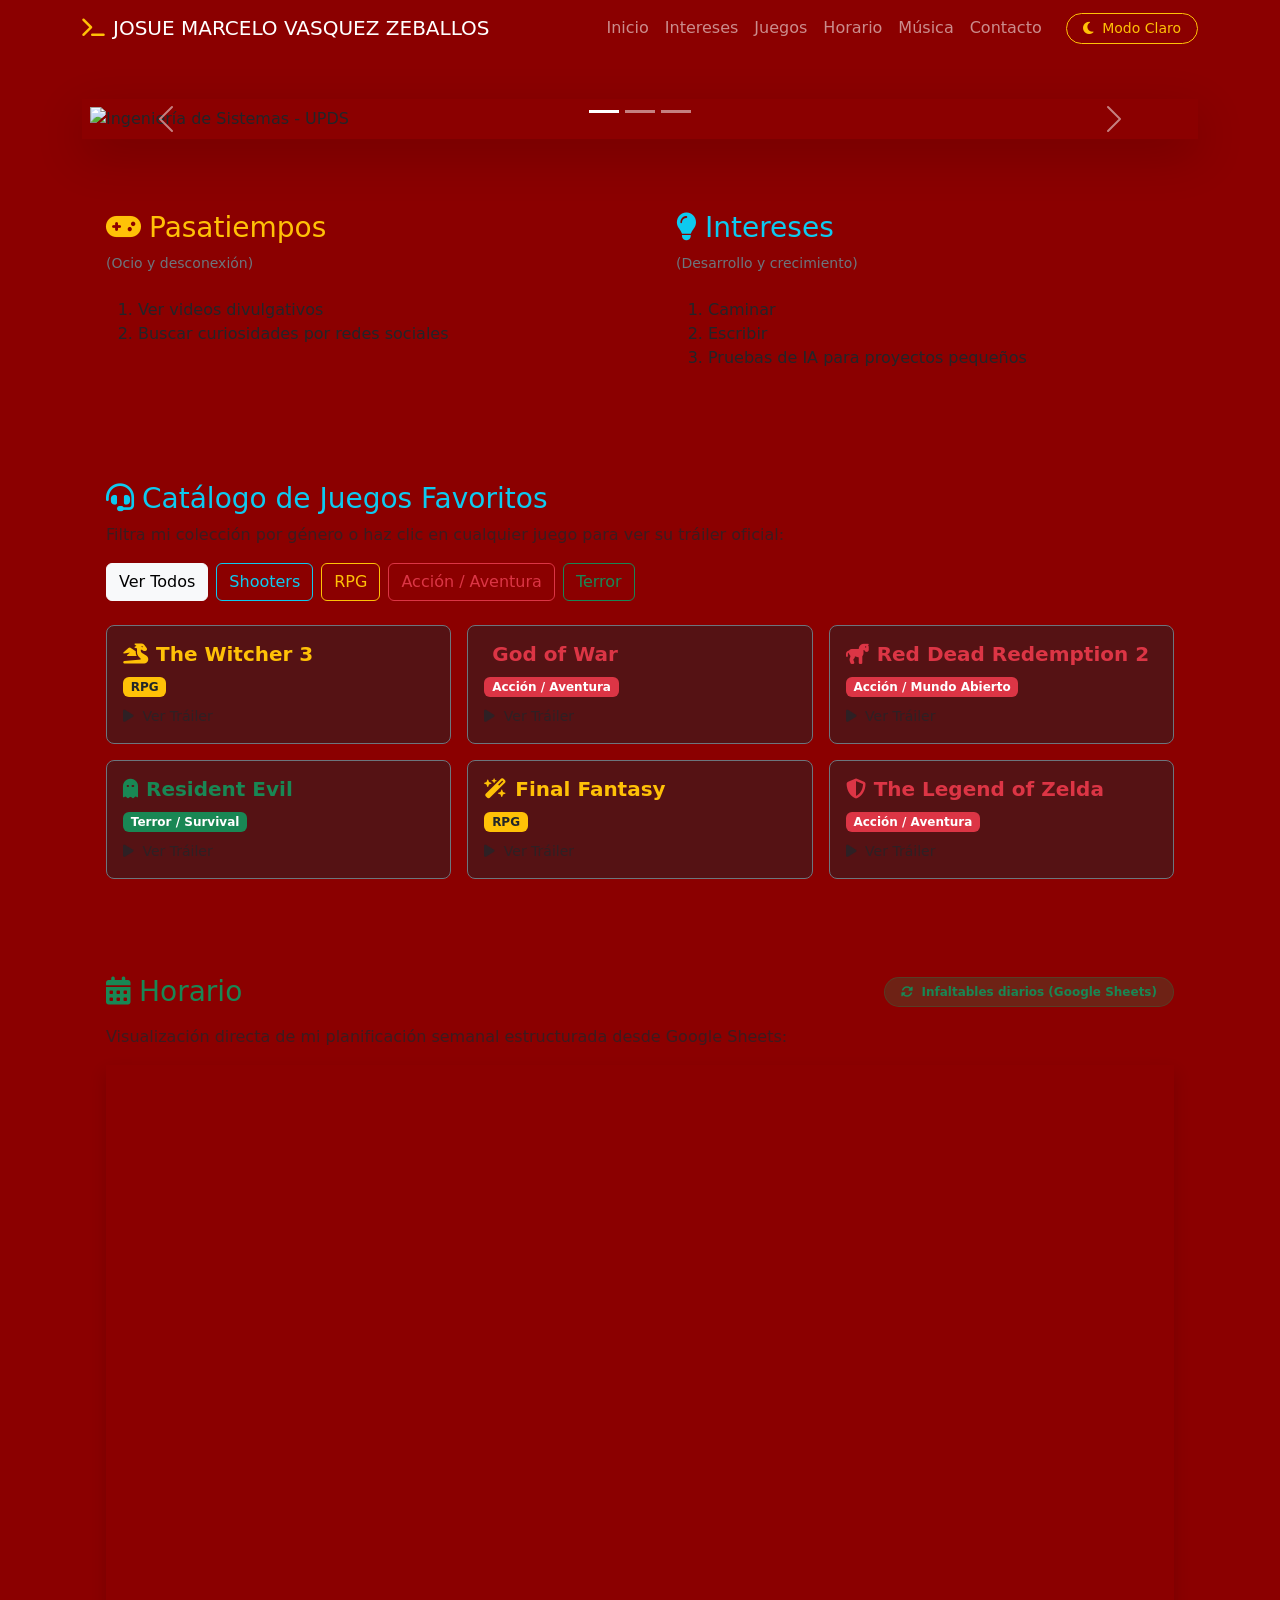
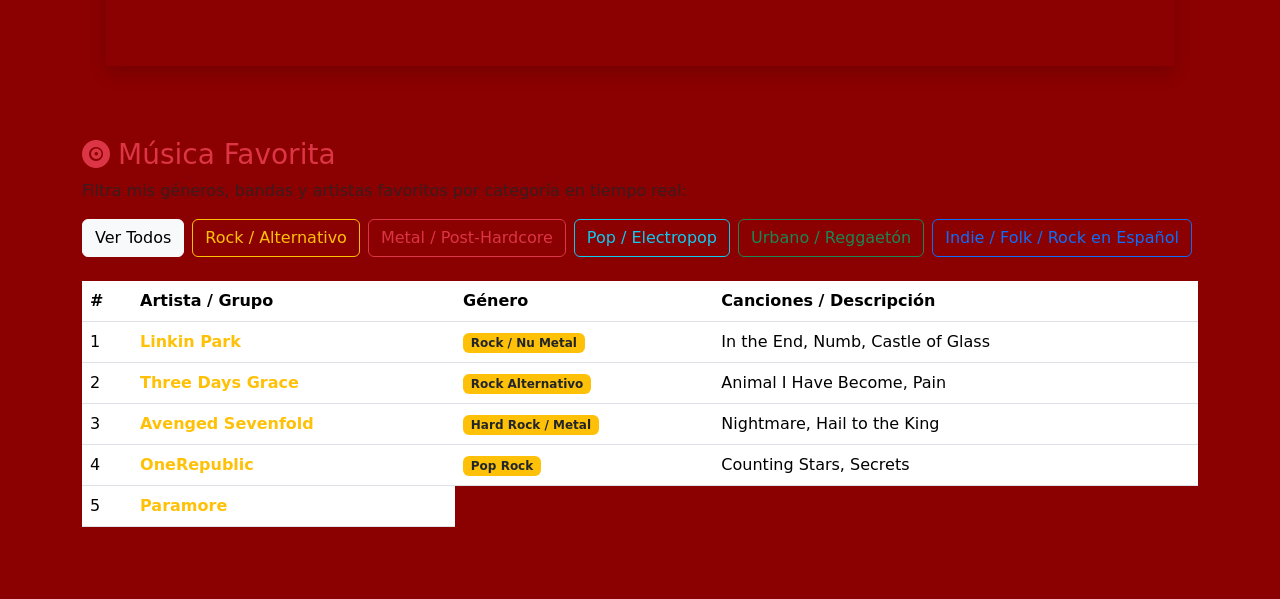
==== commit 789b20c5: "recuperación del index.html" ====
--- a/index.html
+++ b/index.html
@@ -1,42 +1,300 @@
 <!DOCTYPE html>
-<html lang="en">
+<html lang="es">
 <head>
     <meta charset="UTF-8">
     <meta name="viewport" content="width=device-width, initial-scale=1.0">
-    <meta http-equiv="X-UA-Compatible" content="ie=edge">
-    <title>Document</title>
-    <link rel="stylesheet" href="/styles.css">
+    <title>Sitio Web Personal</title>
+    
+    <!-- Bootstrap 5 CSS -->
+    <link href="https://cdn.jsdelivr.net/npm/bootstrap@5.3.2/dist/css/bootstrap.min.css" rel="stylesheet">
+    <!-- FontAwesome Icons -->
+    <link rel="stylesheet" href="https://cdnjs.cloudflare.com/ajax/libs/font-awesome/6.4.0/css/all.min.css">
+    <!-- Google Fonts -->
+    <link href="https://fonts.googleapis.com/css2?family=Montserrat:wght@400;600;800;900&family=Inter:wght@300;400;500;700&display=swap" rel="stylesheet">
+    
+    <!-- HOJA DE ESTILOS PROPIA -->
+    <link rel="stylesheet" href="styles.css">
 </head>
 <body>
-    <header>
-        <nav>
-            <ul class="listalinks">
-                <li><a href="opción 1">opción 1</a></li>
-                <li><a href="opción 2">opción 2</a></li>
-                <li><a href="opción 3">opción 3</a></li>
-            </ul>
-        </nav>
-    </header>
-    <section class="imagen">
-        <img src="img/7fb76a43e1ed157124bde09231a86a8a.jpg" alt="" />
-    </section>
-    <section class = "contenido">
-        <div>
-            texto de prueba
+
+    <!-- 1. Navbar Fija y Translúcida con Menú Hamburguesa y Toggle de Tema -->
+    <nav class="navbar navbar-expand-lg navbar-dark fixed-top custom-navbar">
+        <div class="container">
+            <a class="navbar-brand d-flex align-items-center gap-2 text-truncate" href="#">
+                <i class="fa-solid fa-terminal text-warning flex-shrink-0"></i>
+                <span class="brand-name">JOSUE MARCELO VASQUEZ ZEBALLOS</span>
+            </a>
+            
+            <!-- Botón Hamburguesa[cite: 5, 8] -->
+            <button class="navbar-toggler border-0" type="button" data-bs-toggle="collapse" data-bs-target="#navbarNav" aria-controls="navbarNav" aria-expanded="false" aria-label="Toggle navigation">
+                <span class="navbar-toggler-icon"></span>
+            </button>
+
+            <div class="collapse navbar-collapse" id="navbarNav">
+                <ul class="navbar-nav ms-auto align-items-center">
+                    <li class="nav-item"><a class="nav-link" href="#inicio">Inicio</a></li>
+                    <li class="nav-item"><a class="nav-link" href="#intereses">Intereses</a></li>
+                    <li class="nav-item"><a class="nav-link" href="#juegos">Juegos</a></li>
+                    <li class="nav-item"><a class="nav-link" href="#horario">Horario</a></li>
+                    <li class="nav-item"><a class="nav-link" href="#musica">Música</a></li>
+                    <li class="nav-item"><a class="nav-link" href="#contacto">Contacto</a></li>
+                </ul>
+
+                <!-- Botón Modo Oscuro / Claro[cite: 2, 8] -->
+                <button id="themeBtn" class="btn btn-outline-warning btn-sm ms-lg-3 mt-2 mt-lg-0 rounded-pill px-3">
+                    <i class="fa-solid fa-moon me-1"></i> Modo Claro
+                </button>
+            </div>
         </div>
-        <div>
-            otro texto de prueba
+    </nav>
+
+    <!-- Espaciador para la navbar fija -->
+    <div style="height: 75px;"></div>
+
+    <!-- Contenido Principal -->
+    <div class="container py-4">
+
+        <!-- 2. Carrusel de Fotos -->
+        <section id="inicio" class="mb-5">
+            <div id="mainCarousel" class="carousel slide shadow-lg glass-card p-2" data-bs-ride="carousel">
+                <div class="carousel-indicators">
+                    <button type="button" data-bs-target="#mainCarousel" data-bs-slide-to="0" class="active" aria-current="true" aria-label="Slide 1"></button>
+                    <button type="button" data-bs-target="#mainCarousel" data-bs-slide-to="1" aria-label="Slide 2"></button>
+                    <button type="button" data-bs-target="#mainCarousel" data-bs-slide-to="2" aria-label="Slide 3"></button>
+                </div>
+                <div class="carousel-inner">
+                    <div class="carousel-item active">
+                        <img src="https://images.unsplash.com/photo-1517694712202-14dd9538aa97?q=80&w=1200&auto=format&fit=crop" class="d-block w-100" alt="Ingeniería de Sistemas - UPDS">
+                        <div class="carousel-caption">
+                            <h5 class="fw-bold text-warning"><i class="fa-solid fa-graduation-cap me-2"></i>Ingeniería de Sistemas</h5>
+                            <p class="mb-0 d-none d-sm-block">Estudiante de 6to semestre en la Universidad Privada Domingo Savio (UPDS).</p>
+                        </div>
+                    </div>
+                    <div class="carousel-item">
+                        <img src="img/WhatsApp Image 2026-11-02 at 9.32.48 PM.jpeg" class="d-block w-100" alt="El Señor de los Anillos">
+                        <div class="carousel-caption">
+                            <h5 class="fw-bold text-info"><i class="fa-solid fa-ring me-2"></i>El Señor de los Anillos</h5>
+                            <p class="mb-0 d-none d-sm-block">Cine de culto y fantasía épica: una obra maestra sobre valor, lealtad y aventura.</p>
+                        </div>
+                    </div>
+                    <div class="carousel-item">
+                        <img src="img/thegodfather.jpeg" class="d-block w-100" alt="El Padrino">
+                        <div class="carousel-caption">
+                            <h5 class="fw-bold text-danger"><i class="fa-solid fa-film me-2"></i>El Padrino (The Godfather)</h5>
+                            <p class="mb-0 d-none d-sm-block">Pasión por el cine clásico: el arte inigualable del drama, la estrategia y la familia.</p>
+                        </div>
+                    </div>
+                </div>
+                <button class="carousel-control-prev" type="button" data-bs-target="#mainCarousel" data-bs-slide="prev">
+                    <span class="carousel-control-prev-icon" aria-hidden="true"></span>
+                    <span class="visually-hidden">Anterior</span>
+                </button>
+                <button class="carousel-control-next" type="button" data-bs-target="#mainCarousel" data-bs-slide="next">
+                    <span class="carousel-control-next-icon" aria-hidden="true"></span>
+                    <span class="visually-hidden">Siguiente</span>
+                </button>
+            </div>
+        </section>
+
+        <!-- 3. Pasatiempos e Intereses -->
+        <section id="intereses" class="mb-5">
+            <div class="row g-4">
+                <div class="col-md-6">
+                    <div class="glass-card p-4 h-100">
+                        <h3 class="section-title text-warning">
+                            <i class="fa-solid fa-gamepad me-2"></i>Pasatiempos
+                        </h3>
+                        <p class="text-secondary small mb-4">(Ocio y desconexión)</p>
+                        <ol class="custom-list list-pasatiempos">
+                            <li>Ver videos divulgativos</li>
+                            <li>Buscar curiosidades por redes sociales</li>
+                        </ol>
+                    </div>
+                </div>
+
+                <div class="col-md-6">
+                    <div class="glass-card p-4 h-100">
+                        <h3 class="section-title text-info">
+                            <i class="fa-solid fa-lightbulb me-2"></i>Intereses
+                        </h3>
+                        <p class="text-secondary small mb-4">(Desarrollo y crecimiento)</p>
+                        <ol class="custom-list list-intereses">
+                            <li>Caminar</li>
+                            <li>Escribir</li>
+                            <li>Pruebas de IA para proyectos pequeños</li>
+                        </ol>
+                    </div>
+                </div>
+            </div>
+        </section>
+
+        <!-- 4. Catálogo de Juegos Actualizado con Filtros y Tráilers en Modal -->
+        <section id="juegos" class="mb-5">
+            <div class="glass-card p-4">
+                <h3 class="section-title text-info">
+                    <i class="fa-solid fa-headset me-2"></i>Catálogo de Juegos Favoritos
+                </h3>
+                <p class="opacity-75 mb-3">Filtra mi colección por género o haz clic en cualquier juego para ver su tráiler oficial:</p>
+                
+                <!-- Botones de filtro de juegos -->
+                <div class="mb-4 d-flex gap-2 flex-wrap">
+                    <button class="btn btn-outline-light btn-filter active" data-filter="todos">Ver Todos</button>
+                    <button class="btn btn-outline-info btn-filter" data-filter="shooter">Shooters</button>
+                    <button class="btn btn-outline-warning btn-filter" data-filter="rpg">RPG</button>
+                    <button class="btn btn-outline-danger btn-filter" data-filter="accion">Acción / Aventura</button>
+                    <button class="btn btn-outline-success btn-filter" data-filter="terror">Terror</button>
+                </div>
+
+                <div class="row g-3" id="catalogoJuegos">
+                    
+                    <!-- The Witcher 3 -->
+                    <div class="col-12 col-sm-6 col-lg-4 card-juego" data-categoria="rpg">
+                        <div class="p-3 border border-secondary rounded-3 bg-dark bg-opacity-50 h-100 cursor-pointer" data-bs-toggle="modal" data-bs-target="#modalTrailer" data-titulo="The Witcher 3: Wild Hunt" data-video="https://www.youtube.com/embed/c0i8kPYtiiI" role="button">
+                            <h5 class="fw-bold text-warning"><i class="fa-solid fa-dragon me-2"></i>The Witcher 3</h5>
+                            <span class="badge bg-warning text-dark">RPG</span>
+                            <p class="small text-muted mt-2 mb-0"><i class="fa-solid fa-play me-1"></i> Ver Tráiler</p>
+                        </div>
+                    </div>
+                    <!-- God of War -->
+                    <div class="col-12 col-sm-6 col-lg-4 card-juego" data-categoria="accion">
+                        <div class="p-3 border border-secondary rounded-3 bg-dark bg-opacity-50 h-100 cursor-pointer" data-bs-toggle="modal" data-bs-target="#modalTrailer" data-titulo="God of War (2018)" data-video="https://www.youtube.com/embed/K0u_kAWLJOA" role="button">
+                            <h5 class="fw-bold text-danger"><i class="fa-solid fa-axe-battle me-2"></i>God of War</h5>
+                            <span class="badge bg-danger text-white">Acción / Aventura</span>
+                            <p class="small text-muted mt-2 mb-0"><i class="fa-solid fa-play me-1"></i> Ver Tráiler</p>
+                        </div>
+                    </div>
+                    <!-- Red Dead Redemption 2 -->
+                    <div class="col-12 col-sm-6 col-lg-4 card-juego" data-categoria="accion">
+                        <div class="p-3 border border-secondary rounded-3 bg-dark bg-opacity-50 h-100 cursor-pointer" data-bs-toggle="modal" data-bs-target="#modalTrailer" data-titulo="Red Dead Redemption 2" data-video="https://www.youtube.com/embed/gmA6MrX81z4" role="button">
+                            <h5 class="fw-bold text-danger"><i class="fa-solid fa-horse me-2"></i>Red Dead Redemption 2</h5>
+                            <span class="badge bg-danger text-white">Acción / Mundo Abierto</span>
+                            <p class="small text-muted mt-2 mb-0"><i class="fa-solid fa-play me-1"></i> Ver Tráiler</p>
+                        </div>
+                    </div>
+                    <!-- Resident Evil -->
+                    <div class="col-12 col-sm-6 col-lg-4 card-juego" data-categoria="terror">
+                        <div class="p-3 border border-secondary rounded-3 bg-dark bg-opacity-50 h-100 cursor-pointer" data-bs-toggle="modal" data-bs-target="#modalTrailer" data-titulo="Resident Evil 4 Remake" data-video="https://www.youtube.com/embed/E69q0gzt-sQ" role="button">
+                            <h5 class="fw-bold text-success"><i class="fa-solid fa-ghost me-2"></i>Resident Evil</h5>
+                            <span class="badge bg-success text-white">Terror / Survival</span>
+                            <p class="small text-muted mt-2 mb-0"><i class="fa-solid fa-play me-1"></i> Ver Tráiler</p>
+                        </div>
+                    </div>
+                    <!-- Final Fantasy -->
+                    <div class="col-12 col-sm-6 col-lg-4 card-juego" data-categoria="rpg">
+                        <div class="p-3 border border-secondary rounded-3 bg-dark bg-opacity-50 h-100 cursor-pointer" data-bs-toggle="modal" data-bs-target="#modalTrailer" data-titulo="Final Fantasy VII Rebirth" data-video="https://www.youtube.com/embed/H3s0uRLiIdM" role="button">
+                            <h5 class="fw-bold text-warning"><i class="fa-solid fa-wand-magic-sparkles me-2"></i>Final Fantasy</h5>
+                            <span class="badge bg-warning text-dark">RPG</span>
+                            <p class="small text-muted mt-2 mb-0"><i class="fa-solid fa-play me-1"></i> Ver Tráiler</p>
+                        </div>
+                    </div>
+                    <!-- The Legend of Zelda -->
+                    <div class="col-12 col-sm-6 col-lg-4 card-juego" data-categoria="accion">
+                        <div class="p-3 border border-secondary rounded-3 bg-dark bg-opacity-50 h-100 cursor-pointer" data-bs-toggle="modal" data-bs-target="#modalTrailer" data-titulo="The Legend of Zelda: Tears of the Kingdom" data-video="https://www.youtube.com/embed/uHGShqcAHlQ" role="button">
+                            <h5 class="fw-bold text-danger"><i class="fa-solid fa-shield-halved me-2"></i>The Legend of Zelda</h5>
+                            <span class="badge bg-danger text-white">Acción / Aventura</span>
+                            <p class="small text-muted mt-2 mb-0"><i class="fa-solid fa-play me-1"></i> Ver Tráiler</p>
+                        </div>
+                    </div>
+                </div>
+            </div>
+        </section>
+
+        <!-- MODAL DE BOOTSTRAP PARA EL TRÁILER -->
+        <div class="modal fade" id="modalTrailer" tabindex="-1" aria-labelledby="modalTrailerLabel" aria-hidden="true">
+            <div class="modal-dialog modal-dialog-centered modal-lg">
+                <div class="modal-content bg-dark text-light border border-secondary">
+                    <div class="modal-header border-secondary">
+                        <h5 class="modal-title fw-bold text-warning" id="modalTrailerLabel">Tráiler Oficial</h5>
+                        <button type="button" class="btn-close btn-close-white" data-bs-dismiss="modal" aria-label="Close"></button>
+                    </div>
+                    <div class="modal-body p-0">
+                        <div class="ratio ratio-16x9">
+                            <!-- El iframe se cargará dinámicamente sin autoplay -->
+                            <iframe id="iframeTrailer" src="" title="YouTube video player" allowfullscreen></iframe>
+                        </div>
+                    </div>
+                </div>
+            </div>
         </div>
-    </section>
-    <footer>
-        <ul class="linksfooter">
-            <li><a href="rrss 1">rrss 1</a></li>
-            <li><a href="rrss 2">rrss 2</a></li>
-            <li><a href="rrss 3">rrss 3</a></li>
-        </ul>
-        <div class="footertxt">
-            lorem ipsum y demas texto de prueba para ver como queda en la página 
-        </div>
-    </footer>
-</body>
-</html>+        
+
+
+
+        <!-- 5. Horario Google Sheets -->
+        <section id="horario" class="mb-5">
+            <div class="glass-card p-4">
+                <div class="d-flex align-items-center justify-content-between mb-3 flex-wrap gap-2">
+                    <h3 class="section-title text-success mb-0">
+                        <i class="fa-solid fa-calendar-days me-2"></i>Horario
+                    </h3>
+                    <span class="badge bg-success bg-opacity-25 text-success border border-success border-opacity-25 px-3 py-2 rounded-pill">
+                        <i class="fa-solid fa-rotate me-1"></i> Infaltables diarios (Google Sheets)
+                    </span>
+                </div>
+                <p class="opacity-75 mb-3">
+                    Visualización directa de mi planificación semanal estructurada desde Google Sheets:
+                </p>
+                <div class="iframe-container ratio ratio-16x9 shadow">
+                    <iframe src="https://docs.google.com/spreadsheets/d/e/2PACX-1vQqo3n9niQ3ruAV3ipWY1MIvF5FVlKhurZkKgvsqHWiWXU6UDqKtjmxuwQ0yyIhNTYpRATuR9ZZPdDB/pubhtml?gid=0&single=true"></iframe>
+                </div>
+            </div>
+        </section>
+
+        <!-- 6. Música Favorita con Filtro -->
+    <section id="musica" class="mb-5">
+        <div class="container-inner">
+            <h3 class="section-title text-danger">
+                <i class="fa-solid fa-record-vinyl me-2"></i>Música Favorita
+            </h3>
+            <p class="opacity-75 mb-3">Filtra mis géneros, bandas y artistas favoritos por categoría en tiempo real:</p>
+            
+            <!-- Botones de filtrado para música -->
+            <div class="mb-4 d-flex gap-2 flex-wrap">
+                <button class="btn btn-outline-light btn-filter-music active" data-filter-music="todos">Ver Todos</button>
+                <button class="btn btn-outline-warning btn-filter-music" data-filter-music="rock">Rock / Alternativo</button>
+                <button class="btn btn-outline-danger btn-filter-music" data-filter-music="metal">Metal / Post-Hardcore</button>
+                <button class="btn btn-outline-info btn-filter-music" data-filter-music="pop">Pop / Electropop</button>
+                <button class="btn btn-outline-success btn-filter-music" data-filter-music="urbano">Urbano / Reggaetón</button>
+                <button class="btn btn-outline-primary btn-filter-music" data-filter-music="indie">Indie / Folk / Rock en Español</button>
+                
+            </div>
+                <div class="table-responsive">
+                    <table class="table custom-table mb-0">
+                        <thead>
+                            <tr>
+                                <th scope="col" class="th-num">#</th>
+                                <th scope="col" class="th-artist">Artista / Grupo</th>
+                                <th scope="col" class="th-genre">Género</th>
+                                <th scope="col" class="th-desc">Canciones / Descripción</th>
+                            </tr>
+                        </thead>
+                        <tbody id="tablaMusica">
+                            <!-- Rock / Alternativo -->
+                            <tr class="music-row music-item" data-genero="rock">
+                                <td><span class="music-rank-badge music-rank-1">1</span></td>
+                                <td class="fw-bold text-warning">Linkin Park</td>
+                                <td><span class="badge bg-warning text-dark">Rock / Nu Metal</span></td>
+                                <td class="music-desc">In the End, Numb, Castle of Glass</td>
+                            </tr>
+                            <tr class="music-row music-item" data-genero="rock">
+                                <td><span class="music-rank-badge music-rank-2">2</span></td>
+                                <td class="fw-bold text-warning">Three Days Grace</td>
+                                <td><span class="badge bg-warning text-dark">Rock Alternativo</span></td>
+                                <td class="music-desc">Animal I Have Become, Pain</td>
+                            </tr>
+                            <tr class="music-row music-item" data-genero="rock">
+                                <td><span class="music-rank-badge music-rank-3">3</span></td>
+                                <td class="fw-bold text-warning">Avenged Sevenfold</td>
+                                <td><span class="badge bg-warning text-dark">Hard Rock / Metal</span></td>
+                                <td class="music-desc">Nightmare, Hail to the King</td>
+                            </tr>
+                            <tr class="music-row music-item" data-genero="rock">
+                                <td><span class="music-rank-badge music-rank-4">4</span></td>
+                                <td class="fw-bold text-warning">OneRepublic</td>
+                                <td><span class="badge bg-warning text-dark">Pop Rock</span></td>
+                                <td class="music-desc">Counting Stars, Secrets</td>
+                            </tr>
+                            <tr class="music-row music-item" data-genero="rock">
+                                <td><span class="music-rank-badge music-rank-1">5</span></td>
+                                <td class="fw-bold text-warning">Paramore</td>
+             
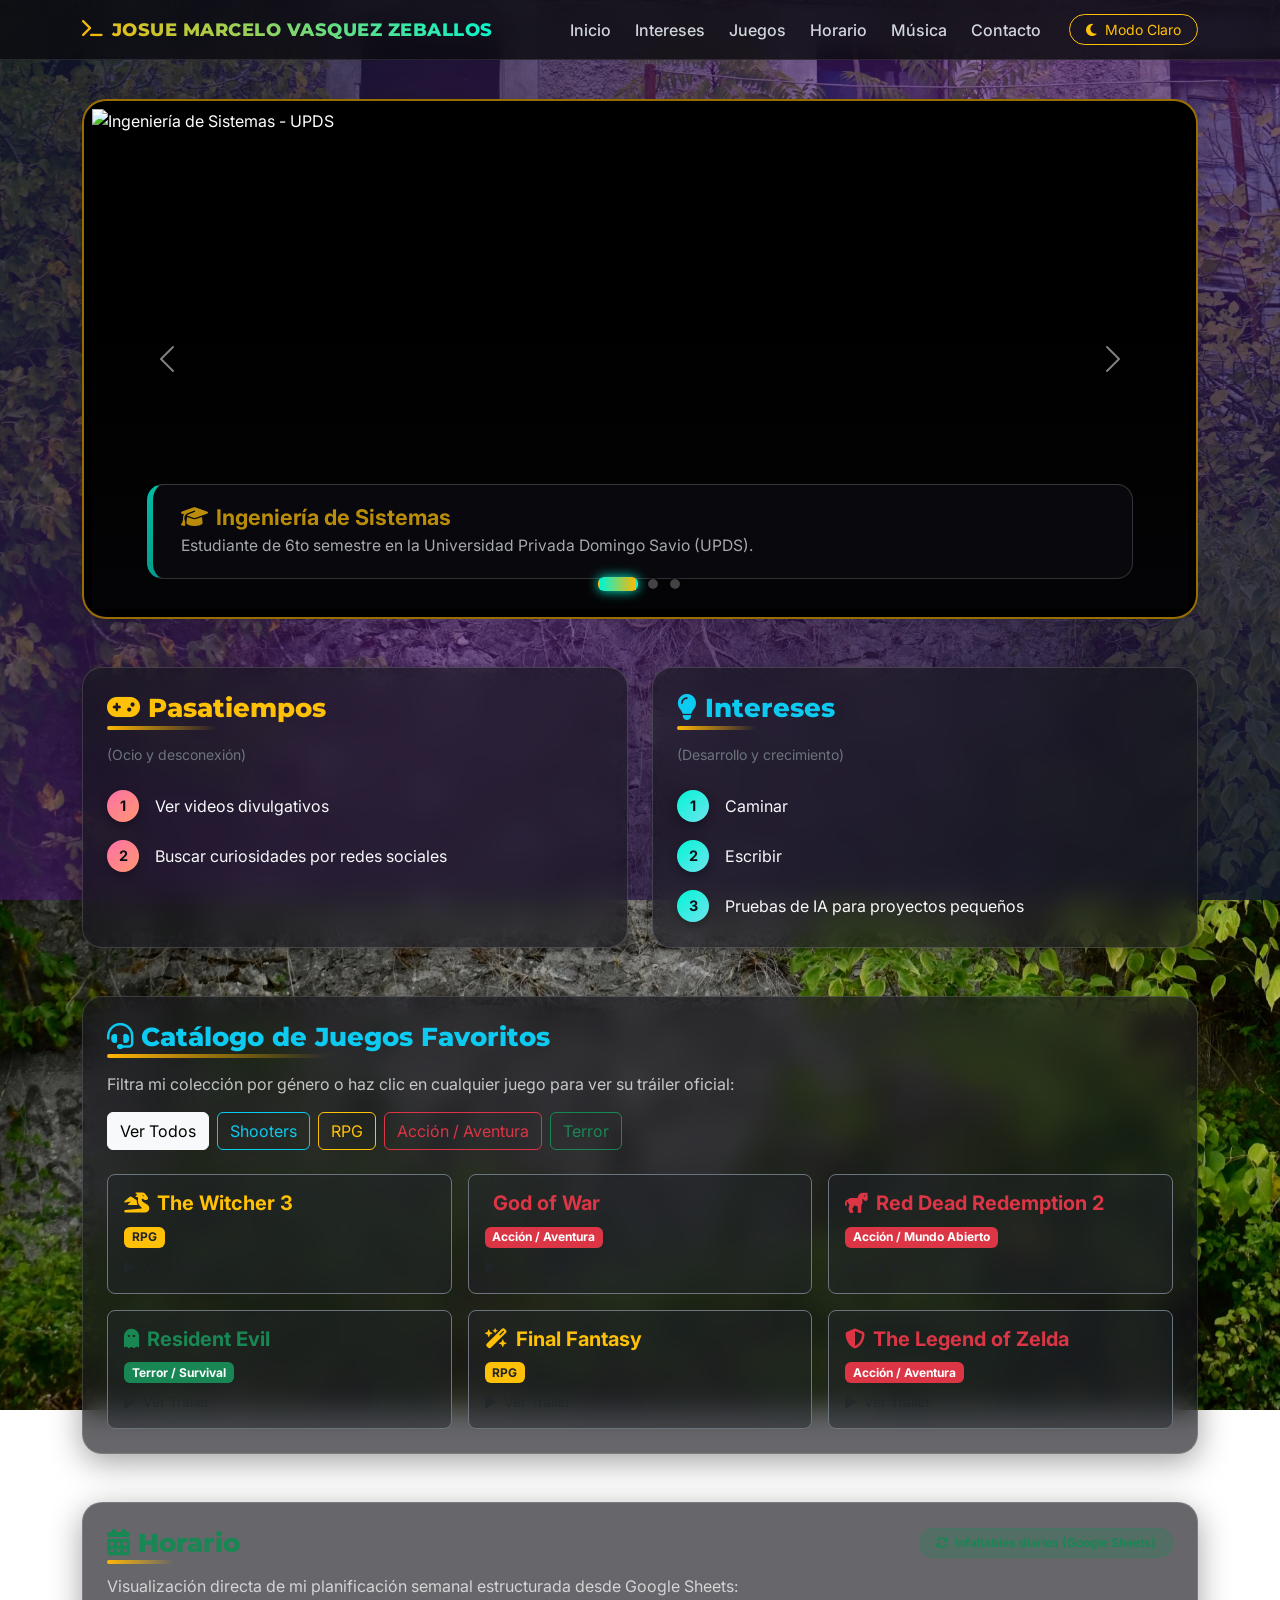
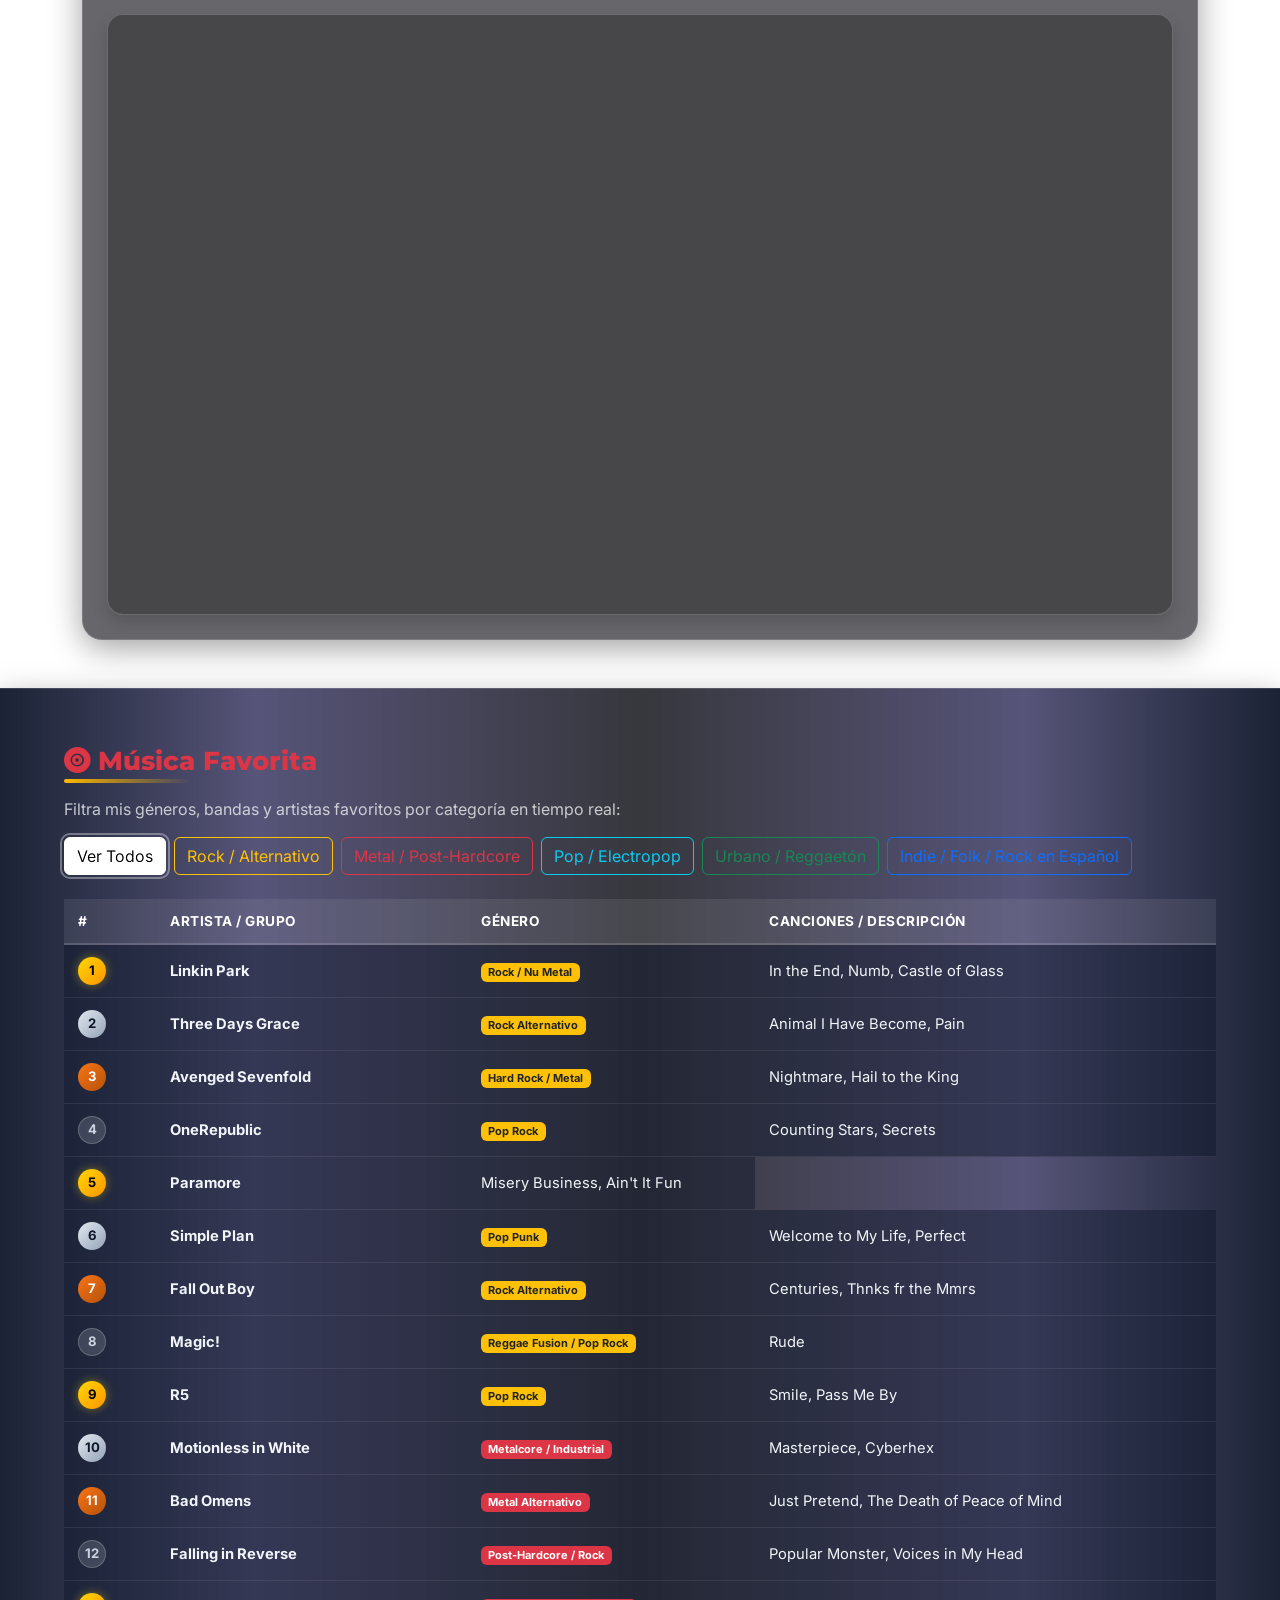
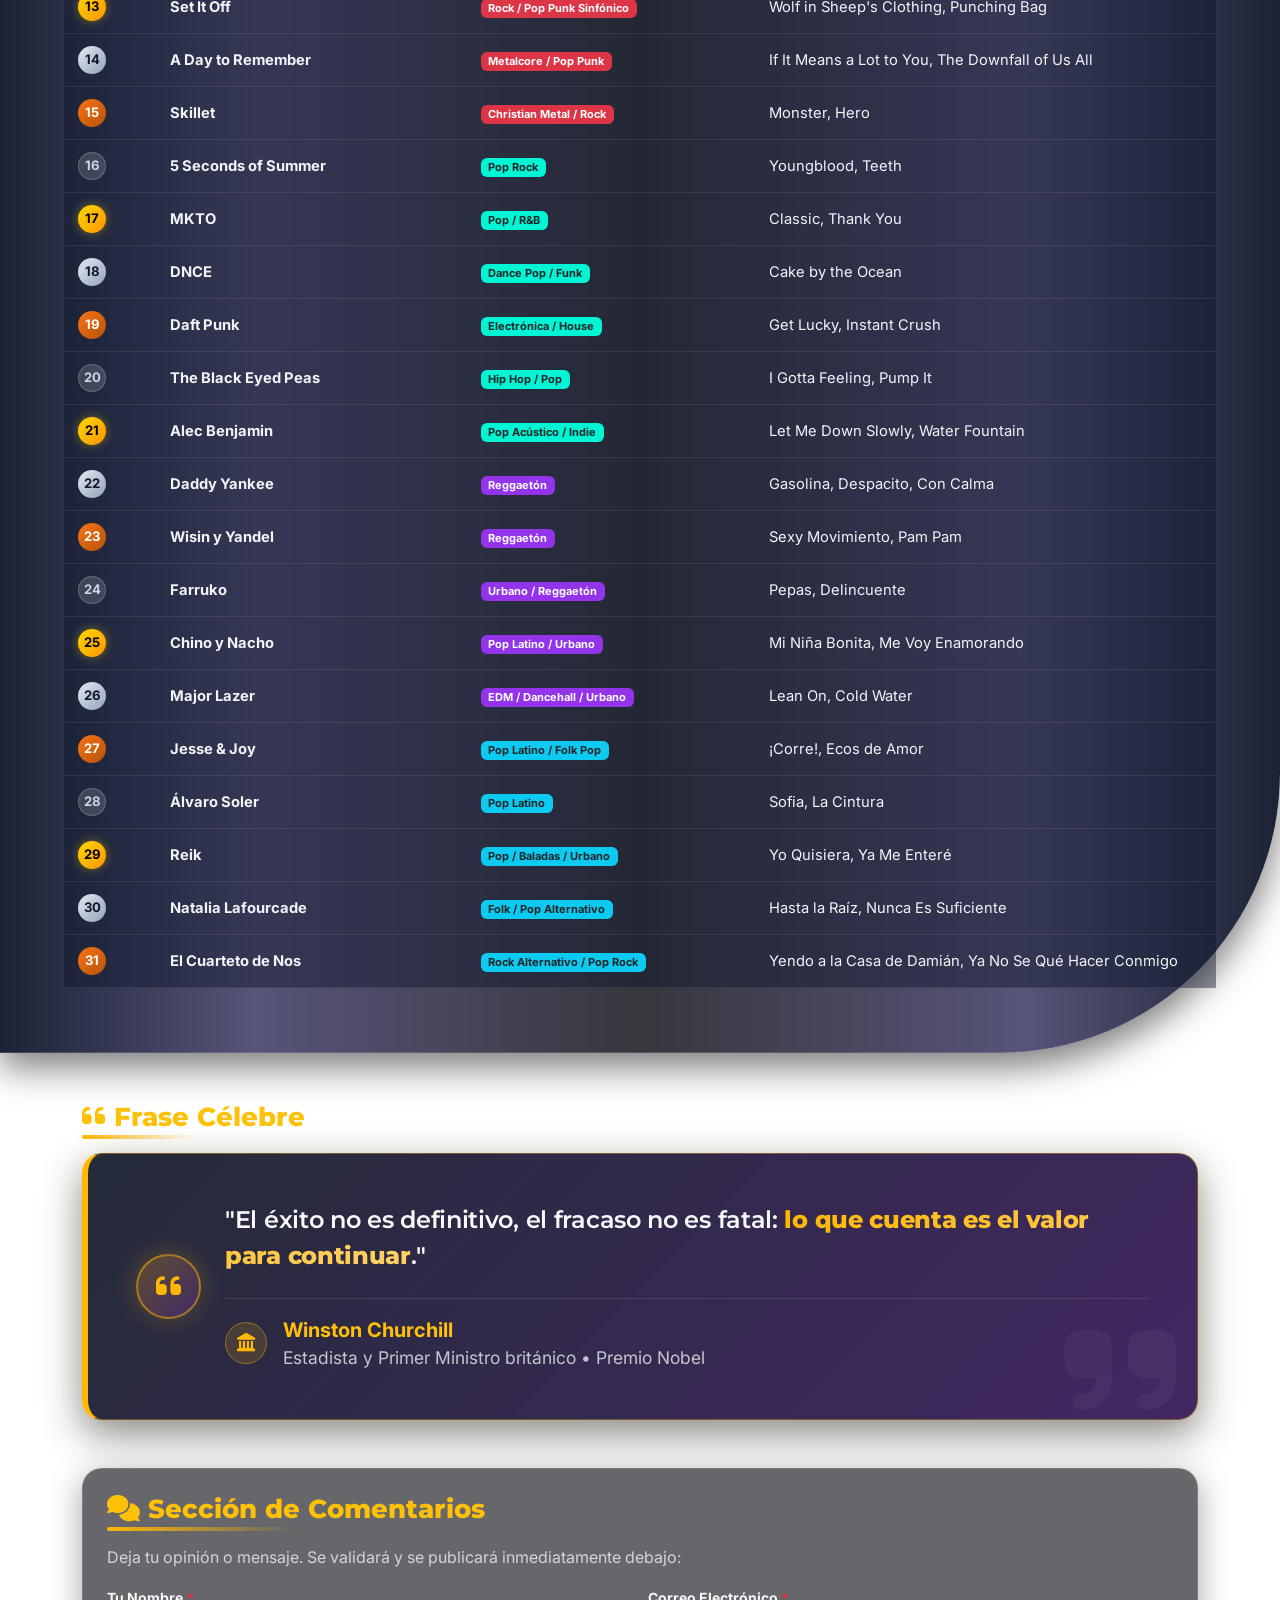
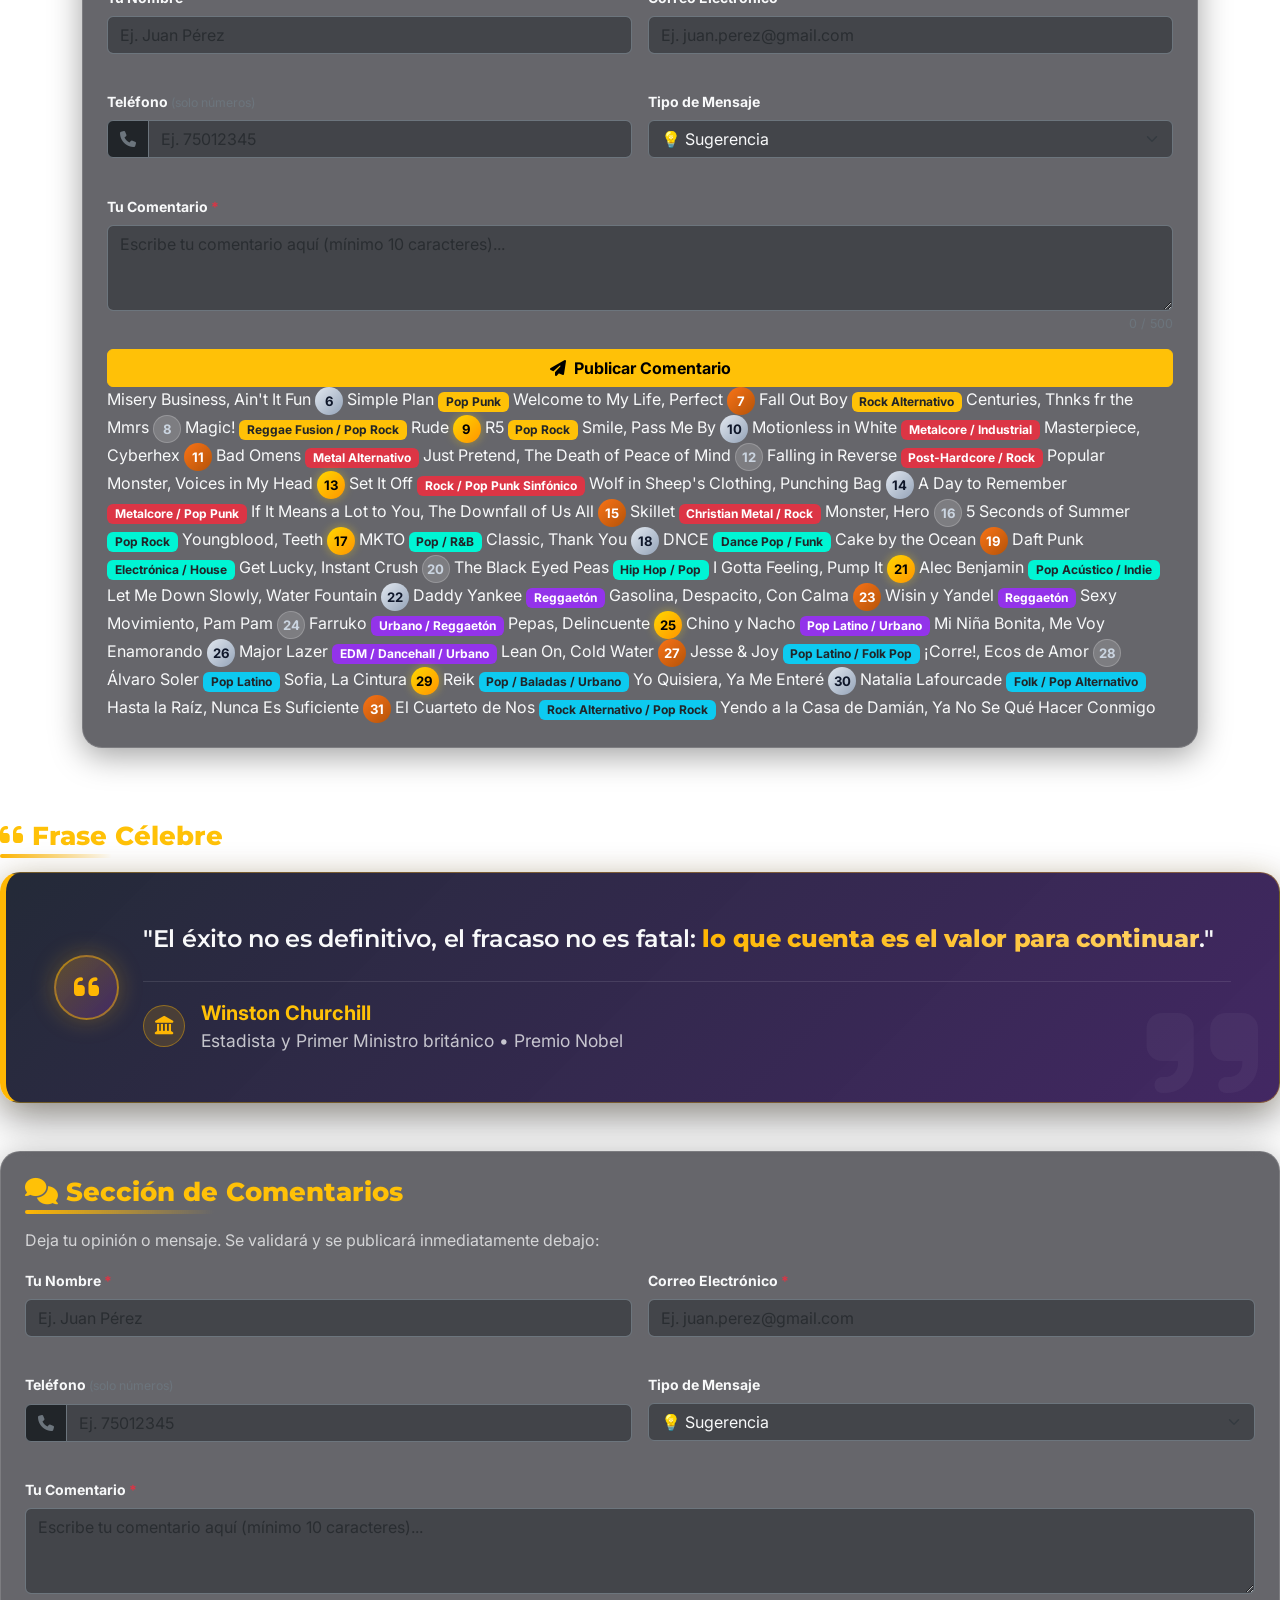
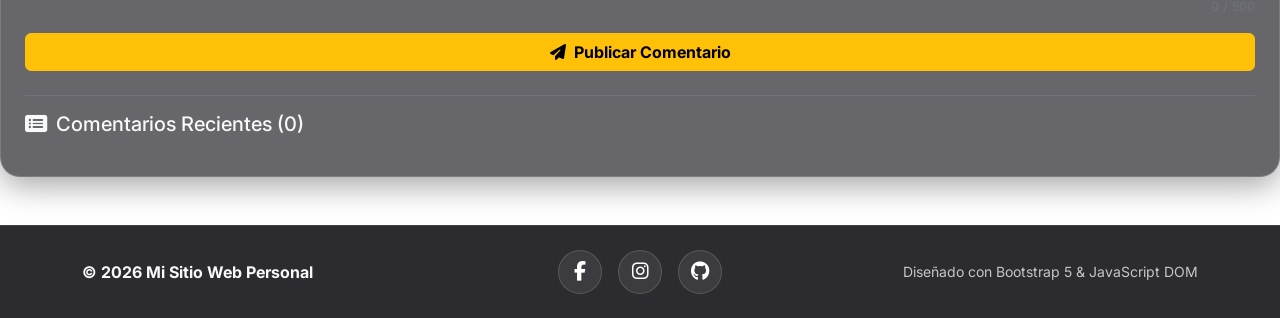
==== commit 2e1c90d7: "recuperación index.html" ====
--- a/index.html
+++ b/index.html
@@ -298,3 +298,630 @@
                                 <td><span class="music-rank-badge music-rank-1">5</span></td>
                                 <td class="fw-bold text-warning">Paramore</td>
              
+      <td class="music-desc">Misery Business, Ain't It Fun</td>
+                            </tr>
+                            <tr class="music-row music-item" data-genero="rock">
+                                <td><span class="music-rank-badge music-rank-2">6</span></td>
+                                <td class="fw-bold text-warning">Simple Plan</td>
+                                <td><span class="badge bg-warning text-dark">Pop Punk</span></td>
+                                <td class="music-desc">Welcome to My Life, Perfect</td>
+                            </tr>
+                            <tr class="music-row music-item" data-genero="rock">
+                                <td><span class="music-rank-badge music-rank-3">7</span></td>
+                                <td class="fw-bold text-warning">Fall Out Boy</td>
+                                <td><span class="badge bg-warning text-dark">Rock Alternativo</span></td>
+                                <td class="music-desc">Centuries, Thnks fr the Mmrs</td>
+                            </tr>
+                            <tr class="music-row music-item" data-genero="rock">
+                                <td><span class="music-rank-badge music-rank-4">8</span></td>
+                                <td class="fw-bold text-warning">Magic!</td>
+                                <td><span class="badge bg-warning text-dark">Reggae Fusion / Pop Rock</span></td>
+                                <td class="music-desc">Rude</td>
+                            </tr>
+                            <tr class="music-row music-item" data-genero="rock">
+                                <td><span class="music-rank-badge music-rank-1">9</span></td>
+                                <td class="fw-bold text-warning">R5</td>
+                                <td><span class="badge bg-warning text-dark">Pop Rock</span></td>
+                                <td class="music-desc">Smile, Pass Me By</td>
+                            </tr>
+
+                            <!-- Metal / Post-Hardcore -->
+                            <tr class="music-row music-item" data-genero="metal">
+                                <td><span class="music-rank-badge music-rank-2">10</span></td>
+                                <td class="fw-bold genre-metal">Motionless in White</td>
+                                <td><span class="badge bg-danger text-white">Metalcore / Industrial</span></td>
+                                <td class="music-desc">Masterpiece, Cyberhex</td>
+                            </tr>
+                            <tr class="music-row music-item" data-genero="metal">
+                                <td><span class="music-rank-badge music-rank-3">11</span></td>
+                                <td class="fw-bold genre-metal">Bad Omens</td>
+                                <td><span class="badge bg-danger text-white">Metal Alternativo</span></td>
+                                <td class="music-desc">Just Pretend, The Death of Peace of Mind</td>
+                            </tr>
+                            <tr class="music-row music-item" data-genero="metal">
+                                <td><span class="music-rank-badge music-rank-4">12</span></td>
+                                <td class="fw-bold genre-metal">Falling in Reverse</td>
+                                <td><span class="badge bg-danger text-white">Post-Hardcore / Rock</span></td>
+                                <td class="music-desc">Popular Monster, Voices in My Head</td>
+                            </tr>
+                            <tr class="music-row music-item" data-genero="metal">
+                                <td><span class="music-rank-badge music-rank-1">13</span></td>
+                                <td class="fw-bold genre-metal">Set It Off</td>
+                                <td><span class="badge bg-danger text-white">Rock / Pop Punk Sinfónico</span></td>
+                                <td class="music-desc">Wolf in Sheep's Clothing, Punching Bag</td>
+                            </tr>
+                            <tr class="music-row music-item" data-genero="metal">
+                                <td><span class="music-rank-badge music-rank-2">14</span></td>
+                                <td class="fw-bold genre-metal">A Day to Remember</td>
+                                <td><span class="badge bg-danger text-white">Metalcore / Pop Punk</span></td>
+                                <td class="music-desc">If It Means a Lot to You, The Downfall of Us All</td>
+                            </tr>
+                            <tr class="music-row music-item" data-genero="metal">
+                                <td><span class="music-rank-badge music-rank-3">15</span></td>
+                                <td class="fw-bold genre-metal">Skillet</td>
+                                <td><span class="badge bg-danger text-white">Christian Metal / Rock</span></td>
+                                <td class="music-desc">Monster, Hero</td>
+                            </tr>
+
+                            <!-- Pop / Electropop -->
+                            <tr class="music-row music-item" data-genero="pop">
+                                <td><span class="music-rank-badge music-rank-4">16</span></td>
+                                <td class="fw-bold genre-pop">5 Seconds of Summer</td>
+                                <td><span class="badge text-dark" style="background-color: #00f5d4;">Pop Rock</span></td>
+                                <td class="music-desc">Youngblood, Teeth</td>
+                            </tr>
+                            <tr class="music-row music-item" data-genero="pop">
+                                <td><span class="music-rank-badge music-rank-1">17</span></td>
+                                <td class="fw-bold genre-pop">MKTO</td>
+                                <td><span class="badge text-dark" style="background-color: #00f5d4;">Pop / R&B</span></td>
+                                <td class="music-desc">Classic, Thank You</td>
+                            </tr>
+                            <tr class="music-row music-item" data-genero="pop">
+                                <td><span class="music-rank-badge music-rank-2">18</span></td>
+                                <td class="fw-bold genre-pop">DNCE</td>
+                                <td><span class="badge text-dark" style="background-color: #00f5d4;">Dance Pop / Funk</span></td>
+                                <td class="music-desc">Cake by the Ocean</td>
+                            </tr>
+                            <tr class="music-row music-item" data-genero="pop">
+                                <td><span class="music-rank-badge music-rank-3">19</span></td>
+                                <td class="fw-bold genre-pop">Daft Punk</td>
+                                <td><span class="badge text-dark" style="background-color: #00f5d4;">Electrónica / House</span></td>
+                                <td class="music-desc">Get Lucky, Instant Crush</td>
+                            </tr>
+                            <tr class="music-row music-item" data-genero="pop">
+                                <td><span class="music-rank-badge music-rank-4">20</span></td>
+                                <td class="fw-bold genre-pop">The Black Eyed Peas</td>
+                                <td><span class="badge text-dark" style="background-color: #00f5d4;">Hip Hop / Pop</span></td>
+                                <td class="music-desc">I Gotta Feeling, Pump It</td>
+                            </tr>
+                            <tr class="music-row music-item" data-genero="pop">
+                                <td><span class="music-rank-badge music-rank-1">21</span></td>
+                                <td class="fw-bold genre-pop">Alec Benjamin</td>
+                                <td><span class="badge text-dark" style="background-color: #00f5d4;">Pop Acústico / Indie</span></td>
+                                <td class="music-desc">Let Me Down Slowly, Water Fountain</td>
+                            </tr>
+
+                            <!-- Urbano / Reggaetón -->
+                            <tr class="music-row music-item" data-genero="urbano">
+                                <td><span class="music-rank-badge music-rank-2">22</span></td>
+                                <td class="fw-bold genre-reggaeton">Daddy Yankee</td>
+                                <td><span class="badge text-white" style="background-color: #9333ea;">Reggaetón</span></td>
+                                <td class="music-desc">Gasolina, Despacito, Con Calma</td>
+                            </tr>
+                            <tr class="music-row music-item" data-genero="urbano">
+                                <td><span class="music-rank-badge music-rank-3">23</span></td>
+                                <td class="fw-bold genre-reggaeton">Wisin y Yandel</td>
+                                <td><span class="badge text-white" style="background-color: #9333ea;">Reggaetón</span></td>
+                                <td class="music-desc">Sexy Movimiento, Pam Pam</td>
+                            </tr>
+                            <tr class="music-row music-item" data-genero="urbano">
+                                <td><span class="music-rank-badge music-rank-4">24</span></td>
+                                <td class="fw-bold genre-reggaeton">Farruko</td>
+                                <td><span class="badge text-white" style="background-color: #9333ea;">Urbano / Reggaetón</span></td>
+                                <td class="music-desc">Pepas, Delincuente</td>
+                            </tr>
+                            <tr class="music-row music-item" data-genero="urbano">
+                                <td><span class="music-rank-badge music-rank-1">25</span></td>
+                                <td class="fw-bold genre-reggaeton">Chino y Nacho</td>
+                                <td><span class="badge text-white" style="background-color: #9333ea;">Pop Latino / Urbano</span></td>
+                                <td class="music-desc">Mi Niña Bonita, Me Voy Enamorando</td>
+                            </tr>
+                            <tr class="music-row music-item" data-genero="urbano">
+                                <td><span class="music-rank-badge music-rank-2">26</span></td>
+                                <td class="fw-bold genre-reggaeton">Major Lazer</td>
+                                <td><span class="badge text-white" style="background-color: #9333ea;">EDM / Dancehall / Urbano</span></td>
+                                <td class="music-desc">Lean On, Cold Water</td>
+                            </tr>
+
+                            <!-- Indie / Folk / Rock en Español -->
+                            <tr class="music-row music-item" data-genero="indie">
+                                <td><span class="music-rank-badge music-rank-3">27</span></td>
+                                <td class="fw-bold text-info">Jesse & Joy</td>
+                                <td><span class="badge bg-info text-dark">Pop Latino / Folk Pop</span></td>
+                                <td class="music-desc">¡Corre!, Ecos de Amor</td>
+                            </tr>
+                            <tr class="music-row music-item" data-genero="indie">
+                                <td><span class="music-rank-badge music-rank-4">28</span></td>
+                                <td class="fw-bold text-info">Álvaro Soler</td>
+                                <td><span class="badge bg-info text-dark">Pop Latino</span></td>
+                                <td class="music-desc">Sofia, La Cintura</td>
+                            </tr>
+                            <tr class="music-row music-item" data-genero="indie">
+                                <td><span class="music-rank-badge music-rank-1">29</span></td>
+                                <td class="fw-bold text-info">Reik</td>
+                                <td><span class="badge bg-info text-dark">Pop / Baladas / Urbano</span></td>
+                                <td class="music-desc">Yo Quisiera, Ya Me Enteré</td>
+                            </tr>
+                            <tr class="music-row music-item" data-genero="indie">
+                                <td><span class="music-rank-badge music-rank-2">30</span></td>
+                                <td class="fw-bold text-info">Natalia Lafourcade</td>
+                                <td><span class="badge bg-info text-dark">Folk / Pop Alternativo</span></td>
+                                <td class="music-desc">Hasta la Raíz, Nunca Es Suficiente</td>
+                            </tr>
+                            <tr class="music-row music-item" data-genero="indie">
+                                <td><span class="music-rank-badge music-rank-3">31</span></td>
+                                <td class="fw-bold text-info">El Cuarteto de Nos</td>
+                                <td><span class="badge bg-info text-dark">Rock Alternativo / Pop Rock</span></td>
+                                <td class="music-desc">Yendo a la Casa de Damián, Ya No Se Qué Hacer Conmigo</td>
+                            </tr>
+                        
+                            </tbody>
+                    </table>
+                </div>
+            </div>
+        </section>
+
+        <!-- 7. Frase Célebre -->
+        <section id="frase" class="mb-5">
+            <h3 class="section-title text-warning">
+                <i class="fa-solid fa-quote-left me-2"></i>Frase Célebre
+            </h3>
+            <div class="glass-card quote-card p-4 p-md-5 position-relative overflow-hidden">
+                <i class="fa-solid fa-quote-right quote-watermark"></i>
+                <div class="row align-items-center g-4 position-relative" style="z-index: 1;">
+                    <div class="col-auto d-none d-sm-flex">
+                        <div class="quote-badge">
+                            <i class="fa-solid fa-quote-left"></i>
+                        </div>
+                    </div>
+                    <div class="col">
+                        <blockquote class="blockquote mb-0">
+                            <p class="quote-text fs-4 fw-semibold mb-4">
+                                "El éxito no es definitivo, el fracaso no es fatal: <span class="quote-highlight">lo que cuenta es el valor para continuar</span>."
+                            </p>
+                            <div class="d-flex align-items-center gap-3 pt-3 border-top border-light border-opacity-10">
+                                <div class="author-avatar">
+                                    <i class="fa-solid fa-landmark"></i>
+                                </div>
+                                <div>
+                                    <div class="fw-bold text-warning fs-5">Winston Churchill</div>
+                                    <div class="opacity-75 small">Estadista y Primer Ministro británico • Premio Nobel</div>
+                                </div>
+                            </div>
+                        </blockquote>
+                    </div>
+                </div>
+            </div>
+        </section>
+
+        <!-- 8. Formulario de Comentarios y Contacto Dinámico -->
+        <section id="contacto" class="mb-5">
+            <div class="glass-card p-4">
+                <h3 class="section-title text-warning">
+                    <i class="fa-solid fa-comments me-2"></i>Sección de Comentarios
+                </h3>
+                <p class="opacity-75 mb-3">Deja tu opinión o mensaje. Se validará y se publicará inmediatamente debajo:</p>
+                
+                <form id="contactForm" class="row g-3" novalidate>
+                    <!-- Nombre -->
+                    <div class="col-md-6">
+                        <label for="nombre" class="form-label small fw-bold">
+                            Tu Nombre <span class="text-danger">*</span>
+                        </label>
+                        <input type="text" id="nombre"
+                            class="form-control bg-dark bg-opacity-50 text-light border-secondary"
+                            placeholder="Ej. Juan Pérez"
+                            maxlength="60" autocomplete="off">
+                        <div class="campo-error small mt-1" id="error-nombre"></div>
+                    </div>
+
+                    <!-- Email -->
+                    <div class="col-md-6">
+                        <label for="email" class="form-label small fw-bold">
+                            Correo Electrónico <span class="text-danger">*</span>
+                        </label>
+                        <input type="email" id="email"
+                            class="form-control bg-dark bg-opacity-50 text-light border-secondary"
+                            placeholder="Ej. juan.perez@gmail.com"
+                            maxlength="80" autocomplete="off">
+                        <div class="campo-error small mt-1" id="error-email"></div>
+                    </div>
+
+                    <!-- Teléfono -->
+                    <div class="col-md-6">
+                        <label for="telefono" class="form-label small fw-bold">
+                            Teléfono <span class="text-secondary small fw-normal">(solo números)</span>
+                        </label>
+                        <div class="input-group">
+                            <span class="input-group-text bg-dark border-secondary text-secondary">
+                                <i class="fa-solid fa-phone"></i>
+                            </span>
+                            <input type="tel" id="telefono"
+                                class="form-control bg-dark bg-opacity-50 text-light border-secondary"
+                                placeholder="Ej. 75012345"
+                                maxlength="15" inputmode="numeric" autocomplete="off">
+                        </div>
+                        <div class="campo-error small mt-1" id="error-telefono"></div>
+                    </div>
+
+                    <!-- Tipo de Mensaje -->
+                    <div class="col-md-6">
+                        <label for="categoriaComentario" class="form-label small fw-bold">Tipo de Mensaje</label>
+                        <select id="categoriaComentario" class="form-select bg-dark bg-opacity-50 text-light border-secondary">
+                            <option value="Sugerencia">💡 Sugerencia</option>
+                            <option value="Felicitación">🎉 Felicitación</option>
+                            <option value="Consulta">❓ Consulta</option>
+                        </select>
+                    </div>
+
+                    <!-- Comentario -->
+                    <div class="col-12">
+                        <label for="mensaje" class="form-label small fw-bold">
+                            Tu Comentario <span class="text-danger">*</span>
+                        </label>
+                        <textarea id="mensaje" rows="3"
+                            class="form-control bg-dark bg-opacity-50 text-light border-secondary"
+                            placeholder="Escribe tu comentario aquí (mínimo 10 caracteres)..."
+                            maxlength="500"></textarea>
+                        <div class="d-flex justify-content-between align-items-center mt-1">
+                            <div class="campo-error small" id="error-mensaje"></div>
+                            <small id="contadorChars" class="text-secondary ms-auto">0 / 500</small>
+                        </div>
+                    </div>
+
+                    <!-- Botón -->
+                    <div class="col-12">
+                        <button type="submit" class="btn btn-warning fw-bold px-4 w-100">
+                            <i class="fa-solid fa-paper-plane me-1"></i> Publicar Comentario
+                        </button>
+                    </div>
+                </form>
+      <td class="music-desc">Misery Business, Ain't It Fun</td>
+                            </tr>
+                            <tr class="music-row music-item" data-genero="rock">
+                                <td><span class="music-rank-badge music-rank-2">6</span></td>
+                                <td class="fw-bold text-warning">Simple Plan</td>
+                                <td><span class="badge bg-warning text-dark">Pop Punk</span></td>
+                                <td class="music-desc">Welcome to My Life, Perfect</td>
+                            </tr>
+                            <tr class="music-row music-item" data-genero="rock">
+                                <td><span class="music-rank-badge music-rank-3">7</span></td>
+                                <td class="fw-bold text-warning">Fall Out Boy</td>
+                                <td><span class="badge bg-warning text-dark">Rock Alternativo</span></td>
+                                <td class="music-desc">Centuries, Thnks fr the Mmrs</td>
+                            </tr>
+                            <tr class="music-row music-item" data-genero="rock">
+                                <td><span class="music-rank-badge music-rank-4">8</span></td>
+                                <td class="fw-bold text-warning">Magic!</td>
+                                <td><span class="badge bg-warning text-dark">Reggae Fusion / Pop Rock</span></td>
+                                <td class="music-desc">Rude</td>
+                            </tr>
+                            <tr class="music-row music-item" data-genero="rock">
+                                <td><span class="music-rank-badge music-rank-1">9</span></td>
+                                <td class="fw-bold text-warning">R5</td>
+                                <td><span class="badge bg-warning text-dark">Pop Rock</span></td>
+                                <td class="music-desc">Smile, Pass Me By</td>
+                            </tr>
+
+                            <!-- Metal / Post-Hardcore -->
+                            <tr class="music-row music-item" data-genero="metal">
+                                <td><span class="music-rank-badge music-rank-2">10</span></td>
+                                <td class="fw-bold genre-metal">Motionless in White</td>
+                                <td><span class="badge bg-danger text-white">Metalcore / Industrial</span></td>
+                                <td class="music-desc">Masterpiece, Cyberhex</td>
+                            </tr>
+                            <tr class="music-row music-item" data-genero="metal">
+                                <td><span class="music-rank-badge music-rank-3">11</span></td>
+                                <td class="fw-bold genre-metal">Bad Omens</td>
+                                <td><span class="badge bg-danger text-white">Metal Alternativo</span></td>
+                                <td class="music-desc">Just Pretend, The Death of Peace of Mind</td>
+                            </tr>
+                            <tr class="music-row music-item" data-genero="metal">
+                                <td><span class="music-rank-badge music-rank-4">12</span></td>
+                                <td class="fw-bold genre-metal">Falling in Reverse</td>
+                                <td><span class="badge bg-danger text-white">Post-Hardcore / Rock</span></td>
+                                <td class="music-desc">Popular Monster, Voices in My Head</td>
+                            </tr>
+                            <tr class="music-row music-item" data-genero="metal">
+                                <td><span class="music-rank-badge music-rank-1">13</span></td>
+                                <td class="fw-bold genre-metal">Set It Off</td>
+                                <td><span class="badge bg-danger text-white">Rock / Pop Punk Sinfónico</span></td>
+                                <td class="music-desc">Wolf in Sheep's Clothing, Punching Bag</td>
+                            </tr>
+                            <tr class="music-row music-item" data-genero="metal">
+                                <td><span class="music-rank-badge music-rank-2">14</span></td>
+                                <td class="fw-bold genre-metal">A Day to Remember</td>
+                                <td><span class="badge bg-danger text-white">Metalcore / Pop Punk</span></td>
+                                <td class="music-desc">If It Means a Lot to You, The Downfall of Us All</td>
+                            </tr>
+                            <tr class="music-row music-item" data-genero="metal">
+                                <td><span class="music-rank-badge music-rank-3">15</span></td>
+                                <td class="fw-bold genre-metal">Skillet</td>
+                                <td><span class="badge bg-danger text-white">Christian Metal / Rock</span></td>
+                                <td class="music-desc">Monster, Hero</td>
+                            </tr>
+
+                            <!-- Pop / Electropop -->
+                            <tr class="music-row music-item" data-genero="pop">
+                                <td><span class="music-rank-badge music-rank-4">16</span></td>
+                                <td class="fw-bold genre-pop">5 Seconds of Summer</td>
+                                <td><span class="badge text-dark" style="background-color: #00f5d4;">Pop Rock</span></td>
+                                <td class="music-desc">Youngblood, Teeth</td>
+                            </tr>
+                            <tr class="music-row music-item" data-genero="pop">
+                                <td><span class="music-rank-badge music-rank-1">17</span></td>
+                                <td class="fw-bold genre-pop">MKTO</td>
+                                <td><span class="badge text-dark" style="background-color: #00f5d4;">Pop / R&B</span></td>
+                                <td class="music-desc">Classic, Thank You</td>
+                            </tr>
+                            <tr class="music-row music-item" data-genero="pop">
+                                <td><span class="music-rank-badge music-rank-2">18</span></td>
+                                <td class="fw-bold genre-pop">DNCE</td>
+                                <td><span class="badge text-dark" style="background-color: #00f5d4;">Dance Pop / Funk</span></td>
+                                <td class="music-desc">Cake by the Ocean</td>
+                            </tr>
+                            <tr class="music-row music-item" data-genero="pop">
+                                <td><span class="music-rank-badge music-rank-3">19</span></td>
+                                <td class="fw-bold genre-pop">Daft Punk</td>
+                                <td><span class="badge text-dark" style="background-color: #00f5d4;">Electrónica / House</span></td>
+                                <td class="music-desc">Get Lucky, Instant Crush</td>
+                            </tr>
+                            <tr class="music-row music-item" data-genero="pop">
+                                <td><span class="music-rank-badge music-rank-4">20</span></td>
+                                <td class="fw-bold genre-pop">The Black Eyed Peas</td>
+                                <td><span class="badge text-dark" style="background-color: #00f5d4;">Hip Hop / Pop</span></td>
+                                <td class="music-desc">I Gotta Feeling, Pump It</td>
+                            </tr>
+                            <tr class="music-row music-item" data-genero="pop">
+                                <td><span class="music-rank-badge music-rank-1">21</span></td>
+                                <td class="fw-bold genre-pop">Alec Benjamin</td>
+                                <td><span class="badge text-dark" style="background-color: #00f5d4;">Pop Acústico / Indie</span></td>
+                                <td class="music-desc">Let Me Down Slowly, Water Fountain</td>
+                            </tr>
+
+                            <!-- Urbano / Reggaetón -->
+                            <tr class="music-row music-item" data-genero="urbano">
+                                <td><span class="music-rank-badge music-rank-2">22</span></td>
+                                <td class="fw-bold genre-reggaeton">Daddy Yankee</td>
+                                <td><span class="badge text-white" style="background-color: #9333ea;">Reggaetón</span></td>
+                                <td class="music-desc">Gasolina, Despacito, Con Calma</td>
+                            </tr>
+                            <tr class="music-row music-item" data-genero="urbano">
+                                <td><span class="music-rank-badge music-rank-3">23</span></td>
+                                <td class="fw-bold genre-reggaeton">Wisin y Yandel</td>
+                                <td><span class="badge text-white" style="background-color: #9333ea;">Reggaetón</span></td>
+                                <td class="music-desc">Sexy Movimiento, Pam Pam</td>
+                            </tr>
+                            <tr class="music-row music-item" data-genero="urbano">
+                                <td><span class="music-rank-badge music-rank-4">24</span></td>
+                                <td class="fw-bold genre-reggaeton">Farruko</td>
+                                <td><span class="badge text-white" style="background-color: #9333ea;">Urbano / Reggaetón</span></td>
+                                <td class="music-desc">Pepas, Delincuente</td>
+                            </tr>
+                            <tr class="music-row music-item" data-genero="urbano">
+                                <td><span class="music-rank-badge music-rank-1">25</span></td>
+                                <td class="fw-bold genre-reggaeton">Chino y Nacho</td>
+                                <td><span class="badge text-white" style="background-color: #9333ea;">Pop Latino / Urbano</span></td>
+                                <td class="music-desc">Mi Niña Bonita, Me Voy Enamorando</td>
+                            </tr>
+                            <tr class="music-row music-item" data-genero="urbano">
+                                <td><span class="music-rank-badge music-rank-2">26</span></td>
+                                <td class="fw-bold genre-reggaeton">Major Lazer</td>
+                                <td><span class="badge text-white" style="background-color: #9333ea;">EDM / Dancehall / Urbano</span></td>
+                                <td class="music-desc">Lean On, Cold Water</td>
+                            </tr>
+
+                            <!-- Indie / Folk / Rock en Español -->
+                            <tr class="music-row music-item" data-genero="indie">
+                                <td><span class="music-rank-badge music-rank-3">27</span></td>
+                                <td class="fw-bold text-info">Jesse & Joy</td>
+                                <td><span class="badge bg-info text-dark">Pop Latino / Folk Pop</span></td>
+                                <td class="music-desc">¡Corre!, Ecos de Amor</td>
+                            </tr>
+                            <tr class="music-row music-item" data-genero="indie">
+                                <td><span class="music-rank-badge music-rank-4">28</span></td>
+                                <td class="fw-bold text-info">Álvaro Soler</td>
+                                <td><span class="badge bg-info text-dark">Pop Latino</span></td>
+                                <td class="music-desc">Sofia, La Cintura</td>
+                            </tr>
+                            <tr class="music-row music-item" data-genero="indie">
+                                <td><span class="music-rank-badge music-rank-1">29</span></td>
+                                <td class="fw-bold text-info">Reik</td>
+                                <td><span class="badge bg-info text-dark">Pop / Baladas / Urbano</span></td>
+                                <td class="music-desc">Yo Quisiera, Ya Me Enteré</td>
+                            </tr>
+                            <tr class="music-row music-item" data-genero="indie">
+                                <td><span class="music-rank-badge music-rank-2">30</span></td>
+                                <td class="fw-bold text-info">Natalia Lafourcade</td>
+                                <td><span class="badge bg-info text-dark">Folk / Pop Alternativo</span></td>
+                                <td class="music-desc">Hasta la Raíz, Nunca Es Suficiente</td>
+                            </tr>
+                            <tr class="music-row music-item" data-genero="indie">
+                                <td><span class="music-rank-badge music-rank-3">31</span></td>
+                                <td class="fw-bold text-info">El Cuarteto de Nos</td>
+                                <td><span class="badge bg-info text-dark">Rock Alternativo / Pop Rock</span></td>
+                                <td class="music-desc">Yendo a la Casa de Damián, Ya No Se Qué Hacer Conmigo</td>
+                            </tr>
+                        
+                            </tbody>
+                    </table>
+                </div>
+            </div>
+        </section>
+
+        <!-- 7. Frase Célebre -->
+        <section id="frase" class="mb-5">
+            <h3 class="section-title text-warning">
+                <i class="fa-solid fa-quote-left me-2"></i>Frase Célebre
+            </h3>
+            <div class="glass-card quote-card p-4 p-md-5 position-relative overflow-hidden">
+                <i class="fa-solid fa-quote-right quote-watermark"></i>
+                <div class="row align-items-center g-4 position-relative" style="z-index: 1;">
+                    <div class="col-auto d-none d-sm-flex">
+                        <div class="quote-badge">
+                            <i class="fa-solid fa-quote-left"></i>
+                        </div>
+                    </div>
+                    <div class="col">
+                        <blockquote class="blockquote mb-0">
+                            <p class="quote-text fs-4 fw-semibold mb-4">
+                                "El éxito no es definitivo, el fracaso no es fatal: <span class="quote-highlight">lo que cuenta es el valor para continuar</span>."
+                            </p>
+                            <div class="d-flex align-items-center gap-3 pt-3 border-top border-light border-opacity-10">
+                                <div class="author-avatar">
+                                    <i class="fa-solid fa-landmark"></i>
+                                </div>
+                                <div>
+                                    <div class="fw-bold text-warning fs-5">Winston Churchill</div>
+                                    <div class="opacity-75 small">Estadista y Primer Ministro británico • Premio Nobel</div>
+                                </div>
+                            </div>
+                        </blockquote>
+                    </div>
+                </div>
+            </div>
+        </section>
+
+        <!-- 8. Formulario de Comentarios y Contacto Dinámico -->
+        <section id="contacto" class="mb-5">
+            <div class="glass-card p-4">
+                <h3 class="section-title text-warning">
+                    <i class="fa-solid fa-comments me-2"></i>Sección de Comentarios
+                </h3>
+                <p class="opacity-75 mb-3">Deja tu opinión o mensaje. Se validará y se publicará inmediatamente debajo:</p>
+                
+                <form id="contactForm" class="row g-3" novalidate>
+                    <!-- Nombre -->
+                    <div class="col-md-6">
+                        <label for="nombre" class="form-label small fw-bold">
+                            Tu Nombre <span class="text-danger">*</span>
+                        </label>
+                        <input type="text" id="nombre"
+                            class="form-control bg-dark bg-opacity-50 text-light border-secondary"
+                            placeholder="Ej. Juan Pérez"
+                            maxlength="60" autocomplete="off">
+                        <div class="campo-error small mt-1" id="error-nombre"></div>
+                    </div>
+
+                    <!-- Email -->
+                    <div class="col-md-6">
+                        <label for="email" class="form-label small fw-bold">
+                            Correo Electrónico <span class="text-danger">*</span>
+                        </label>
+                        <input type="email" id="email"
+                            class="form-control bg-dark bg-opacity-50 text-light border-secondary"
+                            placeholder="Ej. juan.perez@gmail.com"
+                            maxlength="80" autocomplete="off">
+                        <div class="campo-error small mt-1" id="error-email"></div>
+                    </div>
+
+                    <!-- Teléfono -->
+                    <div class="col-md-6">
+                        <label for="telefono" class="form-label small fw-bold">
+                            Teléfono <span class="text-secondary small fw-normal">(solo números)</span>
+                        </label>
+                        <div class="input-group">
+                            <span class="input-group-text bg-dark border-secondary text-secondary">
+                                <i class="fa-solid fa-phone"></i>
+                            </span>
+                            <input type="tel" id="telefono"
+                                class="form-control bg-dark bg-opacity-50 text-light border-secondary"
+                                placeholder="Ej. 75012345"
+                                maxlength="15" inputmode="numeric" autocomplete="off">
+                        </div>
+                        <div class="campo-error small mt-1" id="error-telefono"></div>
+                    </div>
+
+                    <!-- Tipo de Mensaje -->
+                    <div class="col-md-6">
+                        <label for="categoriaComentario" class="form-label small fw-bold">Tipo de Mensaje</label>
+                        <select id="categoriaComentario" class="form-select bg-dark bg-opacity-50 text-light border-secondary">
+                            <option value="Sugerencia">💡 Sugerencia</option>
+                            <option value="Felicitación">🎉 Felicitación</option>
+                            <option value="Consulta">❓ Consulta</option>
+                        </select>
+                    </div>
+
+                    <!-- Comentario -->
+                    <div class="col-12">
+                        <label for="mensaje" class="form-label small fw-bold">
+                            Tu Comentario <span class="text-danger">*</span>
+                        </label>
+                        <textarea id="mensaje" rows="3"
+                            class="form-control bg-dark bg-opacity-50 text-light border-secondary"
+                            placeholder="Escribe tu comentario aquí (mínimo 10 caracteres)..."
+                            maxlength="500"></textarea>
+                        <div class="d-flex justify-content-between align-items-center mt-1">
+                            <div class="campo-error small" id="error-mensaje"></div>
+                            <small id="contadorChars" class="text-secondary ms-auto">0 / 500</small>
+                        </div>
+                    </div>
+
+                    <!-- Botón -->
+                    <div class="col-12">
+                        <button type="submit" class="btn btn-warning fw-bold px-4 w-100">
+                            <i class="fa-solid fa-paper-plane me-1"></i> Publicar Comentario
+                        </button>
+                    </div>
+                </form>
+
+                <!-- Caja de alertas generales del formulario -->
+                <div id="alertaBox" class="mt-3"></div>
+
+                <!-- CONTENEDOR DONDE SE VISUALIZARÁN LOS COMENTARIOS EN TIEMPO REAL -->
+                <div class="mt-4 pt-3 border-top border-secondary">
+                    <h5 class="comments-heading mb-3"><i class="fa-solid fa-rectangle-list me-2"></i>Comentarios Recientes (<span id="contadorComentarios">0</span>)</h5>
+                    <div id="listaComentarios" class="d-flex flex-column gap-3">
+                        <!-- Aquí se inyectarán dinámicamente las tarjetas de comentarios -->
+                    </div>
+                </div>
+            </div>
+        </section>
+
+    </div>
+
+    <!-- 9. Footer -->
+    <footer class="py-4 text-center mt-auto">
+        <div class="container">
+            <div class="row align-items-center gy-3">
+                <div class="col-md-4 text-md-start">
+                    <span class="fw-bold">&copy; 2026 Mi Sitio Web Personal</span>
+                </div>
+                <div class="col-md-4">
+                    <div class="d-flex justify-content-center gap-3">
+                        <a href="https://www.facebook.com" target="_blank" class="social-btn social-facebook" title="Facebook" aria-label="Facebook">
+                            <i class="fa-brands fa-facebook-f"></i>
+                        </a>
+                        <a href="https://www.instagram.com" target="_blank" class="social-btn social-instagram" title="Instagram" aria-label="Instagram">
+                            <i class="fa-brands fa-instagram"></i>
+                        </a>
+                        <a href="https://www.github.com" target="_blank" class="social-btn social-github" title="GitHub" aria-label="GitHub">
+                            <i class="fa-brands fa-github"></i>
+                        </a>
+                    </div>
+                </div>
+                <div class="col-md-4 text-md-end opacity-75 small">
+                    Diseñado con Bootstrap 5 & JavaScript DOM
+                </div>
+            </div>
+        </div>
+    </footer>
+
+    <!-- Bootstrap 5 JS Bundle -->
+    <script src="https://cdn.jsdelivr.net/npm/bootstrap@5.3.2/dist/js/bootstrap.bundle.min.js"></script>
+    
+    <!-- SCRIPT PROPIO -->
+    <script src="script.js" defer></script>
+</body>
+</html>
+                <!-- Caja de alertas general
--- a/styles.css
+++ b/styles.css
@@ -1,40 +1,1152 @@
+:root {
+    --accent-gold: #ffb703;
+    --accent-cyan: #00f5d4;
+    --accent-purple: #7b2cbf;
+    --glass-bg: rgba(20, 20, 28, 0.65);
+    --glass-border: rgba(255, 255, 255, 0.15);
+    --text-main: #f8f9fa;
+    --text-muted: #94a3b8;
+}
+
+/* =======================================================
+   RESETEO GLOBAL & RESPONSIVE CORE
+   ======================================================= */
+*, *::before, *::after {
+    box-sizing: border-box;
+}
+
+html, body {
+    width: 100%;
+    max-width: 100%;
+    overflow-x: hidden;
+    margin: 0;
+    padding: 0;
+}
+
 body {
-  margin: 0;
-  padding: 0;
-  background: darkred;
-}
-
-header {
-  background: grey;
-  width: 100vw;
-}
-.listalinks {
-  display: flex;
-  flex-direction: row;
-  justify-content: space-between;
-}
-
-.imagen {
-  width: 100vw;
-  height: 50%;
-}
+    font-family: 'Inter', sans-serif;
+    color: var(--text-main);
+    min-height: 100vh;
+    transition: background 0.4s ease, color 0.4s ease;
+    background-image: 
+        linear-gradient(
+            135deg, 
+            rgba(15, 23, 42, 0.82) 0%, 
+            rgba(88, 28, 135, 0.55) 50%, 
+            rgba(15, 23, 42, 0.88) 100%
+        ),
+        url('img/wall.jpg');
+    background-size: cover;
+    background-attachment: fixed;
+    background-position: center;
+    background-repeat: no-repeat;
+}
+
 img {
-  width: 100%;
-}
-
-.contenido {
-  padding: 5%;
-  display: flex;
-  flex-direction: row;
-  justify-content: space-between;
-}
-
+    max-width: 100%;
+    height: auto;
+}
+
+h1, h2, h3, .navbar-brand {
+    font-family: 'Montserrat', sans-serif;
+}
+
+/* =======================================================
+   MODO CLARO CROMÁTICO (Colores temáticos por sección)
+   ======================================================= */
+body.light-mode {
+    --glass-bg: rgba(255, 255, 255, 0.75);
+    --glass-border: rgba(255, 255, 255, 0.55);
+    --text-main: #0f172a;
+    --text-muted: #475569;
+    color: #0f172a !important;
+    /* Fondo con imagen de pared visible y un oscurecido sutil (30-35%) */
+    background-image: 
+        linear-gradient(
+            135deg, 
+            rgba(15, 23, 42, 0.35) 0%, 
+            rgba(45, 27, 78, 0.22) 50%, 
+            rgba(15, 23, 42, 0.40) 100%
+        ),
+        url('img/wall.jpg');
+}
+
+body.light-mode .custom-navbar {
+    background: linear-gradient(90deg, rgba(255, 255, 255, 0.88) 0%, rgba(248, 250, 252, 0.84) 100%) !important;
+    backdrop-filter: blur(16px);
+    -webkit-backdrop-filter: blur(16px);
+    border-bottom: 1px solid rgba(255, 255, 255, 0.6);
+    box-shadow: 0 4px 20px rgba(0, 0, 0, 0.1);
+}
+
+body.light-mode .nav-link {
+    color: #1e293b !important;
+    font-weight: 600;
+}
+
+body.light-mode .nav-link:hover {
+    color: #d97706 !important;
+}
+
+body.light-mode .section-title {
+    color: #0f172a !important;
+}
+
+/* Base glass-card */
+body.light-mode .glass-card {
+    background: var(--glass-bg);
+    border: 1px solid var(--glass-border);
+    backdrop-filter: blur(16px);
+    -webkit-backdrop-filter: blur(16px);
+    box-shadow: 0 10px 32px rgba(0, 0, 0, 0.12), inset 0 1px 0 rgba(255, 255, 255, 0.7);
+}
+
+/* 1. Pasatiempos (Tono Ámbar / Sunset cálido) */
+body.light-mode #intereses .row > div:first-child .glass-card {
+    background: linear-gradient(135deg, rgba(254, 243, 199, 0.88) 0%, rgba(255, 237, 213, 0.82) 100%);
+    border-color: rgba(245, 158, 11, 0.35);
+    box-shadow: 0 12px 35px rgba(217, 119, 6, 0.14), inset 0 1px 0 rgba(255, 255, 255, 0.9);
+}
+body.light-mode #intereses .row > div:first-child .glass-card:hover {
+    box-shadow: 0 18px 45px rgba(217, 119, 6, 0.22);
+    border-color: rgba(245, 158, 11, 0.65);
+}
+
+/* 2. Intereses (Tono Aguamarina / Turquesa fresco) */
+body.light-mode #intereses .row > div:last-child .glass-card {
+    background: linear-gradient(135deg, rgba(204, 251, 241, 0.88) 0%, rgba(224, 242, 254, 0.82) 100%);
+    border-color: rgba(20, 184, 166, 0.35);
+    box-shadow: 0 12px 35px rgba(13, 148, 136, 0.14), inset 0 1px 0 rgba(255, 255, 255, 0.9);
+}
+body.light-mode #intereses .row > div:last-child .glass-card:hover {
+    box-shadow: 0 18px 45px rgba(13, 148, 136, 0.22);
+    border-color: rgba(20, 184, 166, 0.65);
+}
+
+/* 3. Catálogo de Juegos (Tono Violeta / Índigo) */
+body.light-mode #juegos .glass-card {
+    background: linear-gradient(135deg, rgba(243, 232, 255, 0.88) 0%, rgba(238, 242, 255, 0.84) 100%);
+    border-color: rgba(147, 51, 234, 0.3);
+    box-shadow: 0 12px 35px rgba(126, 34, 206, 0.14), inset 0 1px 0 rgba(255, 255, 255, 0.85);
+}
+body.light-mode #juegos .glass-card:hover {
+    border-color: rgba(147, 51, 234, 0.55);
+}
+
+/* Tarjetas individuales de juegos coloreadas por categoría */
+body.light-mode .card-juego[data-categoria="rpg"] > div {
+    background: linear-gradient(135deg, rgba(254, 249, 195, 0.88) 0%, rgba(254, 243, 199, 0.82) 100%) !important;
+    border-color: rgba(234, 179, 8, 0.45) !important;
+    box-shadow: 0 4px 16px rgba(234, 179, 8, 0.12);
+}
+body.light-mode .card-juego[data-categoria="accion"] > div {
+    background: linear-gradient(135deg, rgba(254, 226, 226, 0.88) 0%, rgba(255, 237, 213, 0.82) 100%) !important;
+    border-color: rgba(239, 68, 68, 0.45) !important;
+    box-shadow: 0 4px 16px rgba(239, 68, 68, 0.12);
+}
+body.light-mode .card-juego[data-categoria="terror"] > div {
+    background: linear-gradient(135deg, rgba(220, 252, 231, 0.88) 0%, rgba(204, 251, 241, 0.82) 100%) !important;
+    border-color: rgba(34, 197, 94, 0.45) !important;
+    box-shadow: 0 4px 16px rgba(34, 197, 94, 0.12);
+}
+body.light-mode .card-juego > div:hover {
+    transform: translateY(-4px);
+    box-shadow: 0 8px 25px rgba(0, 0, 0, 0.16) !important;
+}
+body.light-mode .card-juego p {
+    color: #475569 !important;
+}
+
+/* 4. Horario Google Sheets (Tono Menta / Esmeralda) */
+body.light-mode #horario .glass-card {
+    background: linear-gradient(135deg, rgba(236, 253, 245, 0.88) 0%, rgba(209, 250, 229, 0.82) 100%);
+    border-color: rgba(16, 185, 129, 0.35);
+    box-shadow: 0 12px 35px rgba(5, 150, 105, 0.14), inset 0 1px 0 rgba(255, 255, 255, 0.9);
+}
+body.light-mode #horario .iframe-container {
+    border-color: rgba(16, 185, 129, 0.35);
+    background: rgba(255, 255, 255, 0.7);
+    box-shadow: 0 8px 25px rgba(5, 150, 105, 0.1);
+}
+
+/* 5. Carrusel en modo claro */
+body.light-mode #mainCarousel {
+    border: 2px solid rgba(255, 183, 3, 0.85);
+    box-shadow: 0 20px 50px rgba(0, 0, 0, 0.35), 0 0 35px rgba(255, 183, 3, 0.25);
+}
+body.light-mode #mainCarousel .carousel-caption {
+    background: linear-gradient(135deg, rgba(255, 255, 255, 0.94) 0%, rgba(254, 243, 199, 0.88) 100%) !important;
+    backdrop-filter: blur(14px);
+    -webkit-backdrop-filter: blur(14px);
+    border: 1px solid rgba(255, 255, 255, 0.8);
+    border-left: 6px solid var(--accent-gold);
+    box-shadow: 0 12px 35px rgba(0, 0, 0, 0.25);
+}
+body.light-mode #mainCarousel .carousel-caption h5 {
+    color: #0f172a !important;
+    text-shadow: none;
+}
+body.light-mode #mainCarousel .carousel-caption p {
+    color: #334155 !important;
+    text-shadow: none;
+}
+
+/* Botones de filtro */
+body.light-mode .btn-filter,
+body.light-mode .btn-filter-music {
+    color: #0f172a;
+    border-color: rgba(15, 23, 42, 0.25);
+    background: rgba(255, 255, 255, 0.8);
+    backdrop-filter: blur(8px);
+    box-shadow: 0 2px 8px rgba(0, 0, 0, 0.06);
+}
+body.light-mode .btn-filter:hover,
+body.light-mode .btn-filter-music:hover {
+    background: rgba(255, 255, 255, 0.98);
+    border-color: var(--accent-gold);
+    color: #0f172a;
+}
+body.light-mode .btn-filter.active,
+body.light-mode .btn-filter-music.active {
+    background: #0f172a;
+    color: #ffffff !important;
+    border-color: #0f172a;
+    box-shadow: 0 4px 15px rgba(15, 23, 42, 0.3);
+}
+
+/* 6. Frase célebre (Tono Oro Imperial / Ámbar dorado) */
+body.light-mode #frase .quote-card {
+    background: linear-gradient(135deg, rgba(254, 249, 195, 0.90) 0%, rgba(254, 240, 138, 0.82) 100%);
+    backdrop-filter: blur(16px);
+    -webkit-backdrop-filter: blur(16px);
+    border: 1px solid rgba(245, 158, 11, 0.45);
+    border-left: 6px solid #d97706;
+    box-shadow: 0 14px 35px rgba(217, 119, 6, 0.16), inset 0 1px 0 rgba(255, 255, 255, 0.95);
+}
+body.light-mode .quote-badge {
+    background: linear-gradient(135deg, rgba(245, 158, 11, 0.28), rgba(217, 119, 6, 0.22));
+    border: 2px solid rgba(217, 119, 6, 0.55);
+    color: #92400e;
+    box-shadow: 0 0 20px rgba(245, 158, 11, 0.25);
+}
+body.light-mode .quote-watermark {
+    color: rgba(217, 119, 6, 0.08);
+}
+body.light-mode .quote-text {
+    color: #0f172a !important;
+}
+body.light-mode .quote-highlight {
+    background: linear-gradient(90deg, #d97706, #b45309);
+    -webkit-background-clip: text;
+    -webkit-text-fill-color: transparent;
+    font-weight: 800;
+}
+body.light-mode .author-avatar {
+    background: rgba(245, 158, 11, 0.25);
+    border-color: rgba(217, 119, 6, 0.5);
+    color: #92400e;
+}
+
+/* 7. Formulario y comentarios (Tono Azul Celeste / Sky Blue) */
+body.light-mode #contacto .glass-card {
+    background: linear-gradient(135deg, rgba(224, 242, 254, 0.90) 0%, rgba(219, 234, 254, 0.84) 100%);
+    border-color: rgba(14, 165, 233, 0.35);
+    box-shadow: 0 12px 35px rgba(2, 132, 199, 0.14), inset 0 1px 0 rgba(255, 255, 255, 0.9);
+}
+body.light-mode .form-label,
+body.light-mode .comments-heading {
+    color: #0f172a !important;
+}
+body.light-mode .form-control,
+body.light-mode .form-select {
+    background-color: rgba(255, 255, 255, 0.88) !important;
+    color: #0f172a !important;
+    border: 1px solid rgba(14, 165, 233, 0.35) !important;
+    backdrop-filter: blur(8px);
+}
+body.light-mode .form-control:focus,
+body.light-mode .form-select:focus {
+    background-color: #ffffff !important;
+    border-color: #0284c7 !important;
+    box-shadow: 0 0 0 0.25rem rgba(14, 165, 233, 0.25) !important;
+}
+body.light-mode .form-control::placeholder {
+    color: #64748b;
+}
+body.light-mode .comment-card {
+    background: rgba(255, 255, 255, 0.92) !important;
+    backdrop-filter: blur(10px);
+    -webkit-backdrop-filter: blur(10px);
+    border: 1px solid rgba(14, 165, 233, 0.25) !important;
+    box-shadow: 0 4px 16px rgba(2, 132, 199, 0.08);
+}
+body.light-mode .comment-card p {
+    color: #1e293b !important;
+}
+
+/* Footer */
+body.light-mode footer {
+    background: linear-gradient(180deg, rgba(248, 250, 252, 0.85) 0%, rgba(241, 245, 249, 0.92) 100%);
+    backdrop-filter: blur(14px);
+    -webkit-backdrop-filter: blur(14px);
+    border-top: 1px solid rgba(255, 255, 255, 0.6);
+    box-shadow: 0 -4px 20px rgba(0, 0, 0, 0.08);
+}
+body.light-mode footer span,
+body.light-mode footer .small {
+    color: #1e293b !important;
+}
+body.light-mode .social-btn {
+    background: rgba(255, 255, 255, 0.85);
+    border-color: rgba(15, 23, 42, 0.15);
+    color: #0f172a;
+    box-shadow: 0 2px 8px rgba(0, 0, 0, 0.08);
+}
+
+/* =======================================================
+   1. NAVBAR RESPONSIVA & MENÚ HAMBURGUESA
+   ======================================================= */
+.custom-navbar {
+    background: rgba(10, 10, 15, 0.8) !important;
+    backdrop-filter: blur(14px);
+    -webkit-backdrop-filter: blur(14px);
+    border-bottom: 1px solid rgba(255, 255, 255, 0.1);
+    transition: all 0.3s ease;
+    padding-top: 0.6rem;
+    padding-bottom: 0.6rem;
+}
+
+.navbar-brand {
+    font-weight: 800;
+    letter-spacing: 0.5px;
+    background: linear-gradient(45deg, var(--accent-gold), var(--accent-cyan));
+    -webkit-background-clip: text;
+    -webkit-text-fill-color: transparent;
+    font-size: clamp(0.85rem, 3.4vw, 1.15rem);
+    max-width: calc(100% - 64px);
+    line-height: 1.2;
+}
+
+.brand-name {
+    display: inline-block;
+    white-space: nowrap;
+    overflow: hidden;
+    text-overflow: ellipsis;
+}
+
+.nav-link {
+    font-weight: 500;
+    color: #d1d5db !important;
+    transition: color 0.3s ease, transform 0.2s;
+    margin: 0 4px;
+}
+
+.nav-link:hover {
+    color: var(--accent-gold) !important;
+    transform: translateY(-2px);
+}
+
+/* Botón Hamburguesa Estilizado (Solo pantallas < 992px) */
+.custom-navbar .navbar-toggler {
+    background: rgba(255, 255, 255, 0.08) !important;
+    border: 1.5px solid rgba(255, 255, 255, 0.25) !important;
+    border-radius: 10px;
+    padding: 6px 10px;
+    transition: all 0.25s ease;
+}
+
+@media (min-width: 992px) {
+    .custom-navbar .navbar-toggler {
+        display: none !important;
+    }
+}
+
+.custom-navbar .navbar-toggler:hover {
+    background: rgba(255, 255, 255, 0.16) !important;
+    border-color: var(--accent-gold) !important;
+    transform: scale(1.04);
+}
+
+.custom-navbar .navbar-toggler:focus {
+    box-shadow: 0 0 0 3px rgba(255, 183, 3, 0.35) !important;
+    outline: none;
+}
+
+/* En Modo Claro: Alto contraste, borde visible y líneas oscuras */
+body.light-mode .custom-navbar .navbar-toggler {
+    background: rgba(15, 23, 42, 0.09) !important;
+    border: 1.5px solid rgba(15, 23, 42, 0.45) !important;
+    box-shadow: 0 2px 8px rgba(0, 0, 0, 0.12);
+}
+
+body.light-mode .custom-navbar .navbar-toggler:hover {
+    background: rgba(15, 23, 42, 0.18) !important;
+    border-color: #0f172a !important;
+    box-shadow: 0 4px 12px rgba(0, 0, 0, 0.2);
+}
+
+body.light-mode .custom-navbar .navbar-toggler:focus {
+    box-shadow: 0 0 0 3px rgba(15, 23, 42, 0.25) !important;
+}
+
+/* Trazo oscuro nítido para las 3 líneas de la hamburguesa en modo claro */
+body.light-mode .custom-navbar .navbar-toggler-icon {
+    background-image: url("data:image/svg+xml,%3csvg xmlns='http://www.w3.org/2000/svg' viewBox='0 0 30 30'%3e%3cpath stroke='%230f172a' stroke-linecap='round' stroke-miterlimit='10' stroke-width='2.6' d='M4 7h22M4 15h22M4 23h22'/%3e%3c/svg%3e") !important;
+}
+
+@media (max-width: 991.98px) {
+    .custom-navbar .navbar-collapse {
+        background: rgba(15, 23, 42, 0.96);
+        backdrop-filter: blur(16px);
+        -webkit-backdrop-filter: blur(16px);
+        border: 1px solid rgba(255, 255, 255, 0.15);
+        border-radius: 16px;
+        padding: 1.25rem;
+        margin-top: 0.75rem;
+        box-shadow: 0 14px 40px rgba(0, 0, 0, 0.6);
+    }
+
+    body.light-mode .custom-navbar .navbar-collapse {
+        background: rgba(255, 255, 255, 0.97);
+        border-color: rgba(0, 0, 0, 0.15);
+        box-shadow: 0 14px 40px rgba(0, 0, 0, 0.12);
+    }
+
+    .custom-navbar .nav-link {
+        padding: 0.6rem 0.75rem;
+        border-radius: 8px;
+    }
+
+    .custom-navbar .nav-link:hover {
+        background: rgba(255, 255, 255, 0.08);
+        transform: none;
+    }
+
+    body.light-mode .custom-navbar .nav-link:hover {
+        background: rgba(0, 0, 0, 0.05);
+    }
+}
+
+/* =======================================================
+   2. CARRUSEL RESPONSIVO
+   ======================================================= */
+#mainCarousel {
+    height: 520px;
+    border-radius: 24px;
+    border: 2px solid rgba(255, 183, 3, 0.6);
+    box-shadow: 0 25px 60px rgba(0, 0, 0, 0.7), 0 0 35px rgba(0, 245, 212, 0.2);
+    overflow: hidden;
+    margin-bottom: 2rem;
+    background: #000;
+}
+
+#mainCarousel .carousel-inner,
+#mainCarousel .carousel-item {
+    height: 100%;
+}
+
+#mainCarousel .carousel-item img {
+    height: 100%;
+    width: 100%;
+    object-fit: cover;
+    filter: brightness(1.05) contrast(1.1) saturate(1.2);
+}
+
+#mainCarousel .carousel-item::after {
+    content: '';
+    position: absolute;
+    inset: 0;
+    background: linear-gradient(180deg, transparent 40%, rgba(10, 10, 15, 0.411) 100%);
+    pointer-events: none;
+}
+
+#mainCarousel .carousel-caption {
+    background: rgba(10, 10, 15, 0.88);
+    backdrop-filter: blur(14px);
+    -webkit-backdrop-filter: blur(14px);
+    border: 1px solid rgba(255, 255, 255, 0.25);
+    border-left: 6px solid var(--accent-cyan);
+    border-radius: 16px;
+    padding: 1.25rem 1.75rem;
+    bottom: 30px;
+    left: 5%;
+    right: 5%;
+    text-align: left;
+    box-shadow: 0 15px 40px rgba(0, 0, 0, 0.7);
+}
+
+#mainCarousel .carousel-caption h5 {
+    color: #ffffff;
+    font-size: 1.35rem;
+    font-weight: 800;
+    margin-bottom: 0.25rem;
+}
+
+#mainCarousel .carousel-caption p {
+    color: #f1f5f9;
+    font-size: 0.98rem;
+    font-weight: 400;
+    margin-bottom: 0;
+}
+
+#mainCarousel .carousel-indicators {
+    bottom: 10px;
+}
+
+#mainCarousel .carousel-indicators [data-bs-target] {
+    width: 10px;
+    height: 10px;
+    border-radius: 50%;
+    background-color: rgba(255, 255, 255, 0.5);
+    border: 2px solid rgba(0, 0, 0, 0.6);
+    transition: all 0.4s ease;
+    margin: 0 4px;
+}
+
+#mainCarousel .carousel-indicators .active {
+    width: 36px;
+    border-radius: 6px;
+    background: linear-gradient(90deg, var(--accent-cyan), var(--accent-gold));
+    box-shadow: 0 0 12px var(--accent-cyan);
+    border-color: transparent;
+}
+
+/* Breakpoints para Carrusel */
+@media (max-width: 991.98px) {
+    #mainCarousel {
+        height: 400px;
+    }
+    #mainCarousel .carousel-caption {
+        padding: 1rem 1.25rem;
+        bottom: 24px;
+    }
+    #mainCarousel .carousel-caption h5 {
+        font-size: 1.15rem;
+    }
+}
+
+@media (max-width: 767.98px) {
+    #mainCarousel {
+        height: 320px;
+        border-radius: 18px;
+    }
+    #mainCarousel .carousel-caption {
+        padding: 0.75rem 1rem;
+        bottom: 20px;
+        left: 4%;
+        right: 4%;
+        border-left-width: 4px;
+    }
+    #mainCarousel .carousel-caption h5 {
+        font-size: 1rem;
+        margin-bottom: 0;
+    }
+    #mainCarousel .carousel-caption p {
+        font-size: 0.85rem;
+    }
+}
+
+@media (max-width: 479.98px) {
+    #mainCarousel {
+        height: 250px;
+        border-radius: 14px;
+    }
+    #mainCarousel .carousel-caption {
+        padding: 0.5rem 0.75rem;
+        bottom: 16px;
+    }
+    #mainCarousel .carousel-caption h5 {
+        font-size: 0.9rem;
+    }
+}
+
+/* =======================================================
+   3. TARJETAS CON GLASSMORPHISM (Adaptación responsiva)
+   ======================================================= */
+.glass-card {
+    background: var(--glass-bg);
+    backdrop-filter: blur(14px);
+    -webkit-backdrop-filter: blur(14px);
+    border: 1px solid var(--glass-border);
+    border-radius: 20px;
+    box-shadow: 0 8px 32px 0 rgba(0, 0, 0, 0.37);
+    transition: transform 0.3s cubic-bezier(0.4, 0, 0.2, 1), box-shadow 0.3s ease, border-color 0.3s ease;
+}
+
+.glass-card:hover {
+    transform: translateY(-4px);
+    border-color: rgba(255, 255, 255, 0.3);
+    box-shadow: 0 14px 40px 0 rgba(0, 0, 0, 0.5);
+}
+
+@media (max-width: 575.98px) {
+    .glass-card {
+        padding: 1.25rem 1rem !important;
+        border-radius: 16px;
+    }
+}
+
+/* Títulos de sección */
+.section-title {
+    position: relative;
+    display: inline-block;
+    font-weight: 800;
+    margin-bottom: 1.25rem;
+    color: #ffffff;
+    font-size: clamp(1.2rem, 4vw, 1.65rem);
+}
+
+.section-title::after {
+    content: '';
+    position: absolute;
+    left: 0;
+    bottom: -6px;
+    width: 50%;
+    height: 4px;
+    background: linear-gradient(90deg, var(--accent-gold), transparent);
+    border-radius: 2px;
+}
+
+/* =======================================================
+   4. PASATIEMPOS E INTERESES (Listas personalizadas)
+   ======================================================= */
+.custom-list {
+    list-style: none;
+    counter-reset: custom-counter;
+    padding-left: 0;
+    margin-bottom: 0;
+}
+
+.custom-list li {
+    counter-increment: custom-counter;
+    position: relative;
+    padding-left: 48px;
+    margin-bottom: 16px;
+    font-size: 1rem;
+    line-height: 1.5;
+    min-height: 34px;
+    display: flex;
+    align-items: center;
+}
+
+.custom-list li:last-child {
+    margin-bottom: 0;
+}
+
+.custom-list li::before {
+    content: counter(custom-counter);
+    position: absolute;
+    left: 0;
+    top: 50%;
+    transform: translateY(-50%);
+    width: 32px;
+    height: 32px;
+    border-radius: 50%;
+    display: flex;
+    align-items: center;
+    justify-content: center;
+    font-weight: 700;
+    font-size: 0.9rem;
+    color: #0d1117;
+    box-shadow: 0 4px 10px rgba(0,0,0,0.3);
+    flex-shrink: 0;
+}
+
+.list-pasatiempos li::before {
+    background: linear-gradient(135deg, #ff70a6, #ff9770);
+}
+
+.list-intereses li::before {
+    background: linear-gradient(135deg, var(--accent-cyan), #70e4ef);
+}
+
+@media (max-width: 479.98px) {
+    .custom-list li {
+        padding-left: 42px;
+        font-size: 0.92rem;
+    }
+    .custom-list li::before {
+        width: 28px;
+        height: 28px;
+        font-size: 0.8rem;
+    }
+}
+
+/* =======================================================
+   5. CATÁLOGO DE JUEGOS & FILTROS
+   ===============================
+.btn-filter, .btn-filter-music {
+    border-radius: 50rem;
+    padding: 0.35rem 0.9rem;
+    font-size: 0.85rem;
+    font-weight: 500;
+    transition: all 0.25s ease;
+    white-space: nowrap;
+}
+
+.btn-filter.active, .btn-filter-music.active {
+    box-shadow: 0 0 15px rgba(255, 183, 3, 0.4);
+    transform: translateY(-1px);
+}
+
+/* Múltiples activos en filtro de música — efecto "presionado" distinto a hover */
+.btn-filter-music.active {
+    filter: brightness(1.15);
+    outline: 2px solid rgba(255, 255, 255, 0.35);
+    outline-offset: 2px;
+}
+
+.card-juego {
+    transition: transform 0.25s ease;
+}
+
+.card-juego:hover {
+    transform: translateY(-3px);
+}
+
+.cursor-pointer {
+    cursor: pointer;
+}
+
+/* =======================================================
+   6. HORARIO GOOGLE SHEETS RESPONSIVO
+   ======================================================= */
+.iframe-container {
+    border-radius: 16px;
+    overflow: hidden;
+    border: 1px solid rgba(255, 255, 255, 0.2);
+    background: rgba(0, 0, 0, 0.3);
+}
+
+@media (max-width: 767.98px) {
+    #horario .ratio-16x9 {
+        --bs-aspect-ratio: unset;
+        height: 520px;
+    }
+}
+
+@media (max-width: 575.98px) {
+    #horario .ratio-16x9 {
+        height: 580px;
+    }
+}
+
+@media (max-width: 479.98px) {
+    #horario .ratio-16x9 {
+        height: 650px;
+    }
+}
+
+/* =======================================================
+   7. SECCIÓN DE MÚSICA & TABLA RESPONSIVA
+   ======================================================= */
+#musica {
+    /* En pantallas grandes (>= 992px), se expande fluidamente a lo ancho centrado en la pantalla */
+    width: 100vw;
+    max-width: 100vw;
+    position: relative;
+    left: 50%;
+    right: auto;
+    transform: translateX(-50%);
+    margin-left: 0;
+    margin-right: 0;
+    
+    background: linear-gradient(
+        90deg, 
+        rgba(15, 23, 42, 0.95) 0%, 
+        rgba(30, 27, 75, 0.75) 20%, 
+        rgba(20, 20, 28, 0.85) 50%, 
+        rgba(30, 27, 75, 0.75) 80%, 
+        rgba(15, 23, 42, 0.95) 100%
+    );
+    backdrop-filter: blur(16px);
+    -webkit-backdrop-filter: blur(16px);
+    
+    border-top: 1px solid rgba(255, 255, 255, 0.15);
+    border-bottom: 1px solid rgba(255, 255, 255, 0.15);
+    border-top-left-radius: 0px;
+    border-top-right-radius: 0px;
+    border-bottom-left-radius: 0px;
+    border-bottom-right-radius: 280px; /* Curvatura limpia en desktop */
+    
+    padding-top: 3.5rem;
+    padding-bottom: 4rem;
+    margin-bottom: 3.5rem;
+    box-shadow: 0 15px 35px rgba(0, 0, 0, 0.5);
+}
+
+#musica .container-inner {
+    max-width: 1200px;
+    margin: 0 auto;
+    padding-left: 1.5rem;
+    padding-right: 1.5rem;
+}
+
+/* En tablets y móviles, se adapta al contenedor sin desbordes laterales */
+@media (max-width: 991.98px) {
+    #musica {
+        width: 100%;
+        max-width: 100%;
+        left: 0;
+        right: auto;
+        transform: none;
+        margin-left: 0;
+        margin-right: 0;
+        border-radius: 20px;
+        border-bottom-right-radius: 80px;
+        padding-top: 2.5rem;
+        padding-bottom: 2.75rem;
+    }
+    #musica .container-inner {
+        padding-left: 0.5rem;
+        padding-right: 0.5rem;
+    }
+}
+
+@media (max-width: 575.98px) {
+    #musica {
+        border-radius: 16px;
+        border-bottom-right-radius: 40px;
+        padding-top: 1.75rem;
+        padding-bottom: 2rem;
+    }
+}
+
+/* Modo claro para música (Cinta de gradiente Rosas y Violetas vivos) */
+body.light-mode #musica {
+    background: linear-gradient(
+        90deg, 
+        rgba(255, 228, 230, 0.92) 0%, 
+        rgba(245, 208, 254, 0.86) 25%, 
+        rgba(224, 231, 255, 0.90) 50%, 
+        rgba(245, 208, 254, 0.86) 75%, 
+        rgba(255, 228, 230, 0.92) 100%
+    );
+    backdrop-filter: blur(18px);
+    -webkit-backdrop-filter: blur(18px);
+    border-top: 1px solid rgba(244, 63, 94, 0.35);
+    border-bottom: 1px solid rgba(244, 63, 94, 0.35);
+    box-shadow: 0 15px 35px rgba(225, 29, 72, 0.14);
+}
+
+/* Tabla personalizada de música */
+.custom-table {
+    --bs-table-color: #f1f5f9;
+    --bs-table-bg: transparent;
+    color: #f1f5f9;
+    vertical-align: middle;
+    border-collapse: separate;
+    border-spacing: 0;
+    width: 100%;
+    min-width: 580px; /* Garantiza legibilidad al hacer scroll en pantallas angostas */
+}
+
+.custom-table > :not(caption) > * > * {
+    color: #f1f5f9;
+}
+
+.custom-table th {
+    background: rgba(255, 255, 255, 0.08);
+    color: #ffffff;
+    font-weight: 700;
+    font-size: 0.85rem;
+    text-transform: uppercase;
+    letter-spacing: 0.5px;
+    padding: 12px 14px;
+    border-bottom: 2px solid rgba(255, 255, 255, 0.15);
+    white-space: nowrap;
+}
+
+.custom-table td {
+    padding: 12px 14px;
+    border-bottom: 1px solid rgba(255, 255, 255, 0.08);
+    background: rgba(15, 23, 42, 0.45);
+    font-size: 0.92rem;
+    color: #f1f5f9 !important;
+}
+
+.custom-table tr:hover td {
+    background: rgba(255, 255, 255, 0.07);
+}
+
+.music-desc {
+    color: #e2e8f0 !important;
+    font-size: 0.92rem;
+    line-height: 1.4;
+}
+
+.th-num { width: 8%; min-width: 45px; }
+.th-artist { width: 27%; min-width: 140px; }
+.th-genre { width: 25%; min-width: 130px; }
+.th-desc { width: 40%; min-width: 180px; }
+
+/* Badges de ranking de canciones */
+.music-rank-badge {
+    display: inline-flex;
+    align-items: center;
+    justify-content: center;
+    width: 28px;
+    height: 28px;
+    border-radius: 50%;
+    font-weight: 700;
+    font-size: 0.82rem;
+    line-height: 1;
+}
+
+.music-rank-1 {
+    background: linear-gradient(135deg, #ffd700, #ff9500);
+    color: #000;
+    box-shadow: 0 0 10px rgba(255, 215, 0, 0.4);
+}
+
+.music-rank-2 {
+    background: linear-gradient(135deg, #e2e8f0, #94a3b8);
+    color: #0f172a;
+}
+
+.music-rank-3 {
+    background: linear-gradient(135deg, #f97316, #b45309);
+    color: #fff;
+}
+
+.music-rank-4 {
+    background: rgba(255, 255, 255, 0.15);
+    color: #cbd5e1;
+    border: 1px solid rgba(255, 255, 255, 0.2);
+}
+
+.genre-metal {
+    color: #f87171 !important;
+}
+
+.genre-pop {
+    color: #38bdf8 !important;
+}
+
+.genre-reggaeton {
+    color: #c084fc !important;
+}
+
+/* Modo claro para la tabla */
+body.light-mode .custom-table {
+    --bs-table-color: #1e293b;
+}
+
+body.light-mode .custom-table > :not(caption) > * > * {
+    color: #1e293b;
+}
+
+body.light-mode .custom-table th {
+    background: rgba(15, 23, 42, 0.08);
+    color: #0f172a;
+    border-bottom: 2px solid rgba(15, 23, 42, 0.18);
+}
+
+body.light-mode .custom-table td {
+    background: rgba(255, 255, 255, 0.72);
+    border-bottom: 1px solid rgba(0, 0, 0, 0.07);
+    color: #1e293b !important;
+}
+
+body.light-mode .music-desc {
+    color: #334155 !important;
+}
+
+body.light-mode .custom-table tr:hover td {
+    background: rgba(255, 255, 255, 0.92);
+}
+
+/* =======================================================
+   8. FRASE CÉLEBRE
+   ======================================================= */
+.quote-card {
+    background: linear-gradient(135deg, rgba(17, 24, 39, 0.92) 0%, rgba(46, 16, 82, 0.9) 100%);
+    border: 1px solid rgba(255, 183, 3, 0.35);
+    border-left: 6px solid var(--accent-gold);
+    border-radius: 20px;
+    box-shadow: 0 15px 40px rgba(0, 0, 0, 0.45), 0 0 30px rgba(255, 183, 3, 0.1);
+}
+
+.quote-badge {
+    width: 65px;
+    height: 65px;
+    border-radius: 50%;
+    background: linear-gradient(135deg, rgba(255, 183, 3, 0.25), rgba(123, 44, 191, 0.3));
+    border: 2px solid rgba(255, 183, 3, 0.5);
+    display: flex;
+    align-items: center;
+    justify-content: center;
+    font-size: 1.8rem;
+    color: var(--accent-gold);
+    box-shadow: 0 0 25px rgba(255, 183, 3, 0.25);
+    flex-shrink: 0;
+}
+
+.quote-watermark {
+    position: absolute;
+    right: 20px;
+    bottom: -15px;
+    font-size: 8rem;
+    color: rgba(255, 255, 255, 0.035);
+    pointer-events: none;
+    user-select: none;
+}
+
+.quote-text {
+    font-family: 'Montserrat', sans-serif;
+    line-height: 1.5;
+    letter-spacing: -0.3px;
+    font-size: clamp(1.1rem, 3.2vw, 1.45rem);
+}
+
+.quote-highlight {
+    background: linear-gradient(90deg, #ffb703, #ffd166);
+    -webkit-background-clip: text;
+    -webkit-text-fill-color: transparent;
+    font-weight: 800;
+}
+
+.author-avatar {
+    width: 42px;
+    height: 42px;
+    border-radius: 50%;
+    background: rgba(255, 183, 3, 0.15);
+    border: 1px solid rgba(255, 183, 3, 0.4);
+    display: flex;
+    align-items: center;
+    justify-content: center;
+    font-size: 1.15rem;
+    color: var(--accent-gold);
+    flex-shrink: 0;
+}
+
+@media (max-width: 767.98px) {
+    .quote-watermark {
+        font-size: 4.5rem;
+        right: 10px;
+        bottom: -10px;
+    }
+    .quote-badge {
+        width: 48px;
+        height: 48px;
+        font-size: 1.3rem;
+    }
+}
+
+/* =======================================================
+   9. FORMULARIO & COMENTARIOS
+   ======================================================= */
+.msg-error {
+    color: #ef4444;
+    font-weight: 600;
+    margin-top: 8px;
+    padding: 10px 14px;
+    background: rgba(239, 68, 68, 0.15);
+    border-radius: 8px;
+    border: 1px solid rgba(239, 68, 68, 0.3);
+    font-size: 0.92rem;
+}
+
+.msg-exito {
+    color: #10b981;
+    font-weight: 600;
+    margin-top: 8px;
+    padding: 10px 14px;
+    background: rgba(16, 185, 129, 0.15);
+    border-radius: 8px;
+    border: 1px solid rgba(16, 185, 129, 0.3);
+    font-size: 0.92rem;
+}
+
+.comment-card {
+    transition: all 0.25s ease;
+}
+
+/* --- Validación de campos inline --- */
+.campo-error {
+    color: #ef4444;
+    font-size: 0.8rem;
+    min-height: 1.2em;
+    line-height: 1.3;
+}
+
+/* Override Bootstrap is-invalid / is-valid para campos oscuros */
+.form-control.is-invalid,
+.form-select.is-invalid {
+    border-color: #ef4444 !important;
+    box-shadow: 0 0 0 0.2rem rgba(239, 68, 68, 0.25) !important;
+}
+.form-control.is-valid,
+.form-select.is-valid {
+    border-color: #10b981 !important;
+    box-shadow: 0 0 0 0.2rem rgba(16, 185, 129, 0.2) !important;
+}
+
+/* Ocultar los iconos de feedback nativos de Bootstrap (no encajan con dark inputs) */
+.form-control.is-invalid,
+.form-control.is-valid {
+    background-image: none !important;
+    padding-right: 0.75rem !important;
+}
+
+/* Modo claro — ajuste de colores del formulario */
+body.light-mode .campo-error {
+    color: #dc2626;
+}
+body.light-mode .form-control.is-invalid,
+body.light-mode .form-select.is-invalid {
+    border-color: #dc2626 !important;
+    box-shadow: 0 0 0 0.2rem rgba(220, 38, 38, 0.25) !important;
+}
+body.light-mode .form-control.is-valid,
+body.light-mode .form-select.is-valid {
+    border-color: #059669 !important;
+    box-shadow: 0 0 0 0.2rem rgba(5, 150, 105, 0.2) !important;
+}
+
+/* Contador de caracteres — colores dinámicos */
+#contadorChars {
+    transition: color 0.2s ease;
+    font-size: 0.78rem;
+}
+
+/* =======================================================
+   10. FOOTER RESPONSIVO
+   ======================================================= */
 footer {
-  padding: 10%;
-  display: flex;
-  flex-direction: row;
-  justify-content: space-between;
-}
-.footertxt {
-  width: 40%;
-}+    background: rgba(8, 8, 12, 0.85);
+    backdrop-filter: blur(10px);
+    border-top: 1px solid rgba(255, 255, 255, 0.1);
+}
+
+.social-btn {
+    width: 44px;
+    height: 44px;
+    border-radius: 50%;
+    display: inline-flex;
+    align-items: center;
+    justify-content: center;
+    color: #fff;
+    background: rgba(255, 255, 255, 0.08);
+    border: 1px solid rgba(255, 255, 255, 0.15);
+    font-size: 1.2rem;
+    transition: all 0.3s ease;
+    text-decoration: none;
+}
+
+.social-btn:hover {
+    transform: translateY(-3px) scale(1.08);
+    color: #fff;
+}
+
+.social-facebook:hover { background: #1877f2; border-color: #1877f2; box-shadow: 0 0 15px rgba(24, 119, 242, 0.5); }
+.social-instagram:hover { background: #e4405f; border-color: #e4405f; box-shadow: 0 0 15px rgba(228, 64, 95, 0.5); }
+.social-github:hover { background: #333; border-color: #666; box-shadow: 0 0 15px rgba(255, 255, 255, 0.3); }
+
+@media (max-width: 575.98px) {
+    .social-btn {
+        width: 40px;
+        height: 40px;
+        font-size: 1.1rem;
+    }
+  }
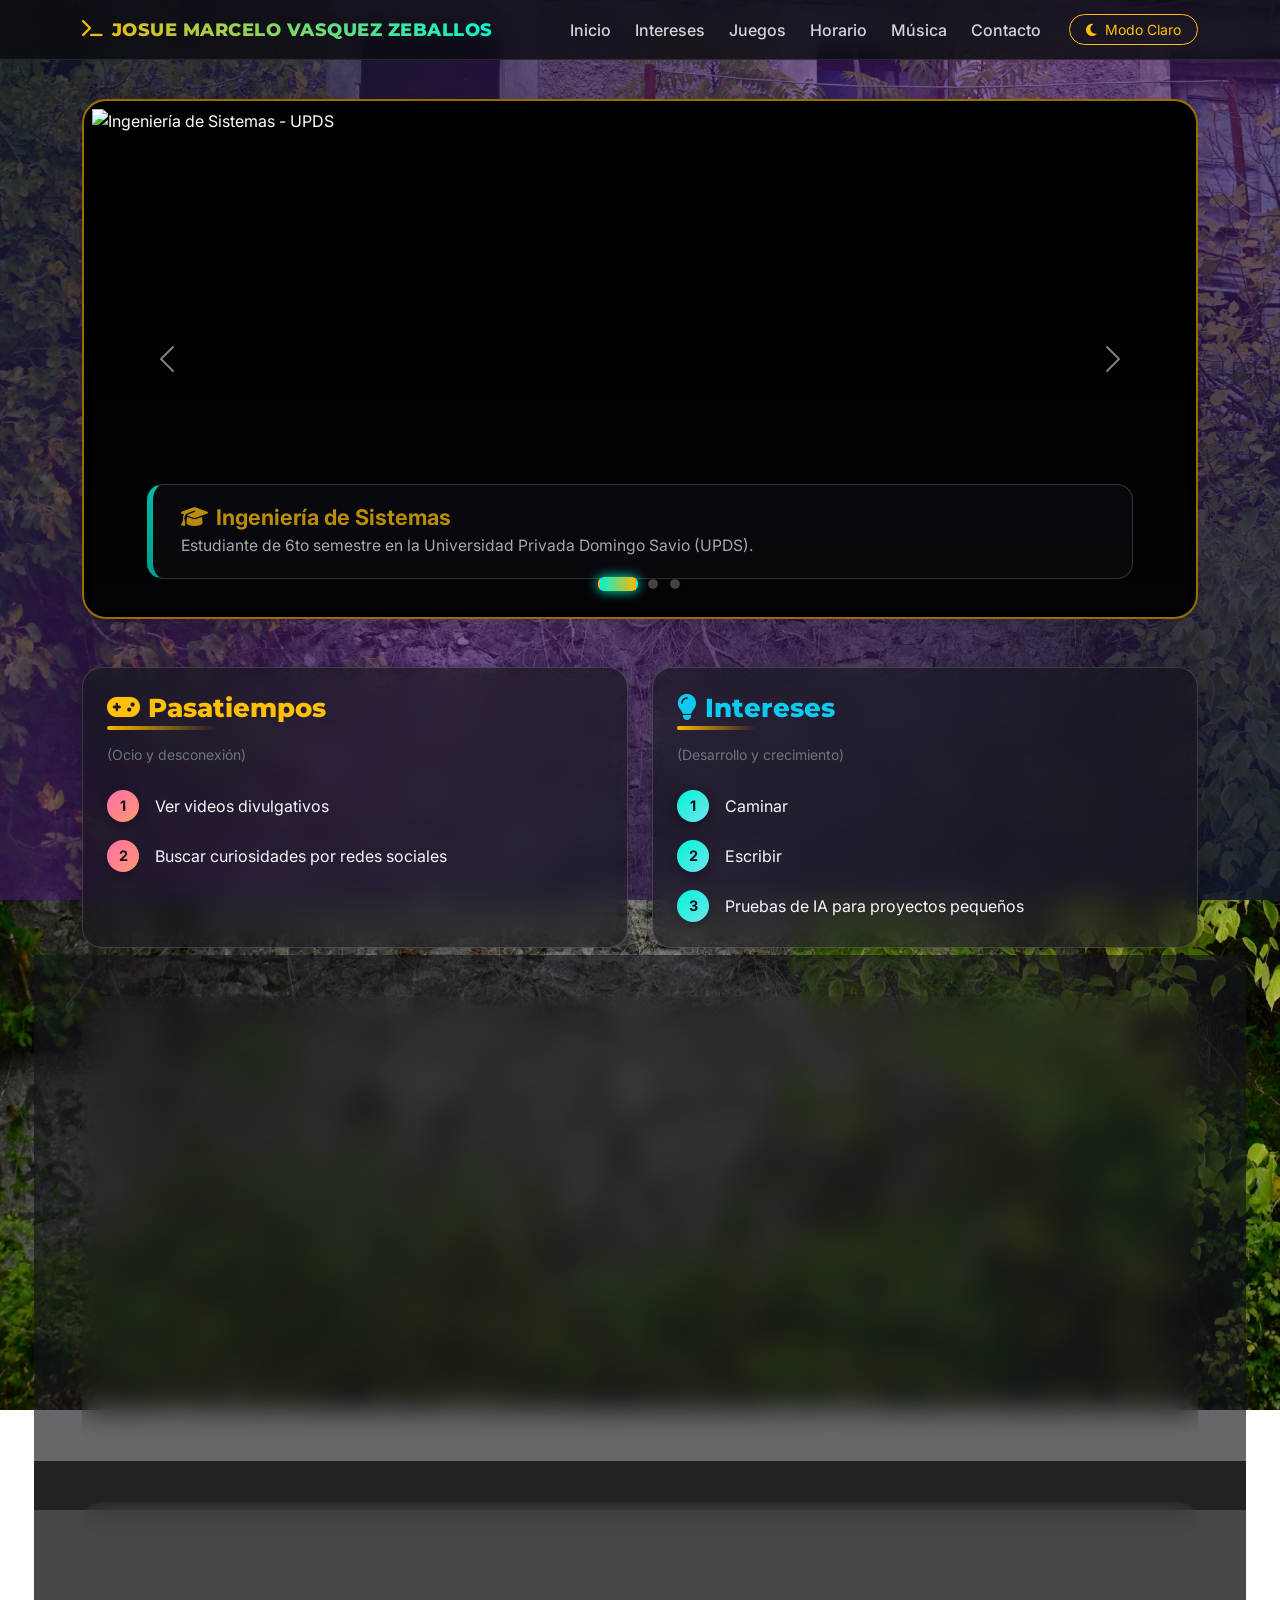
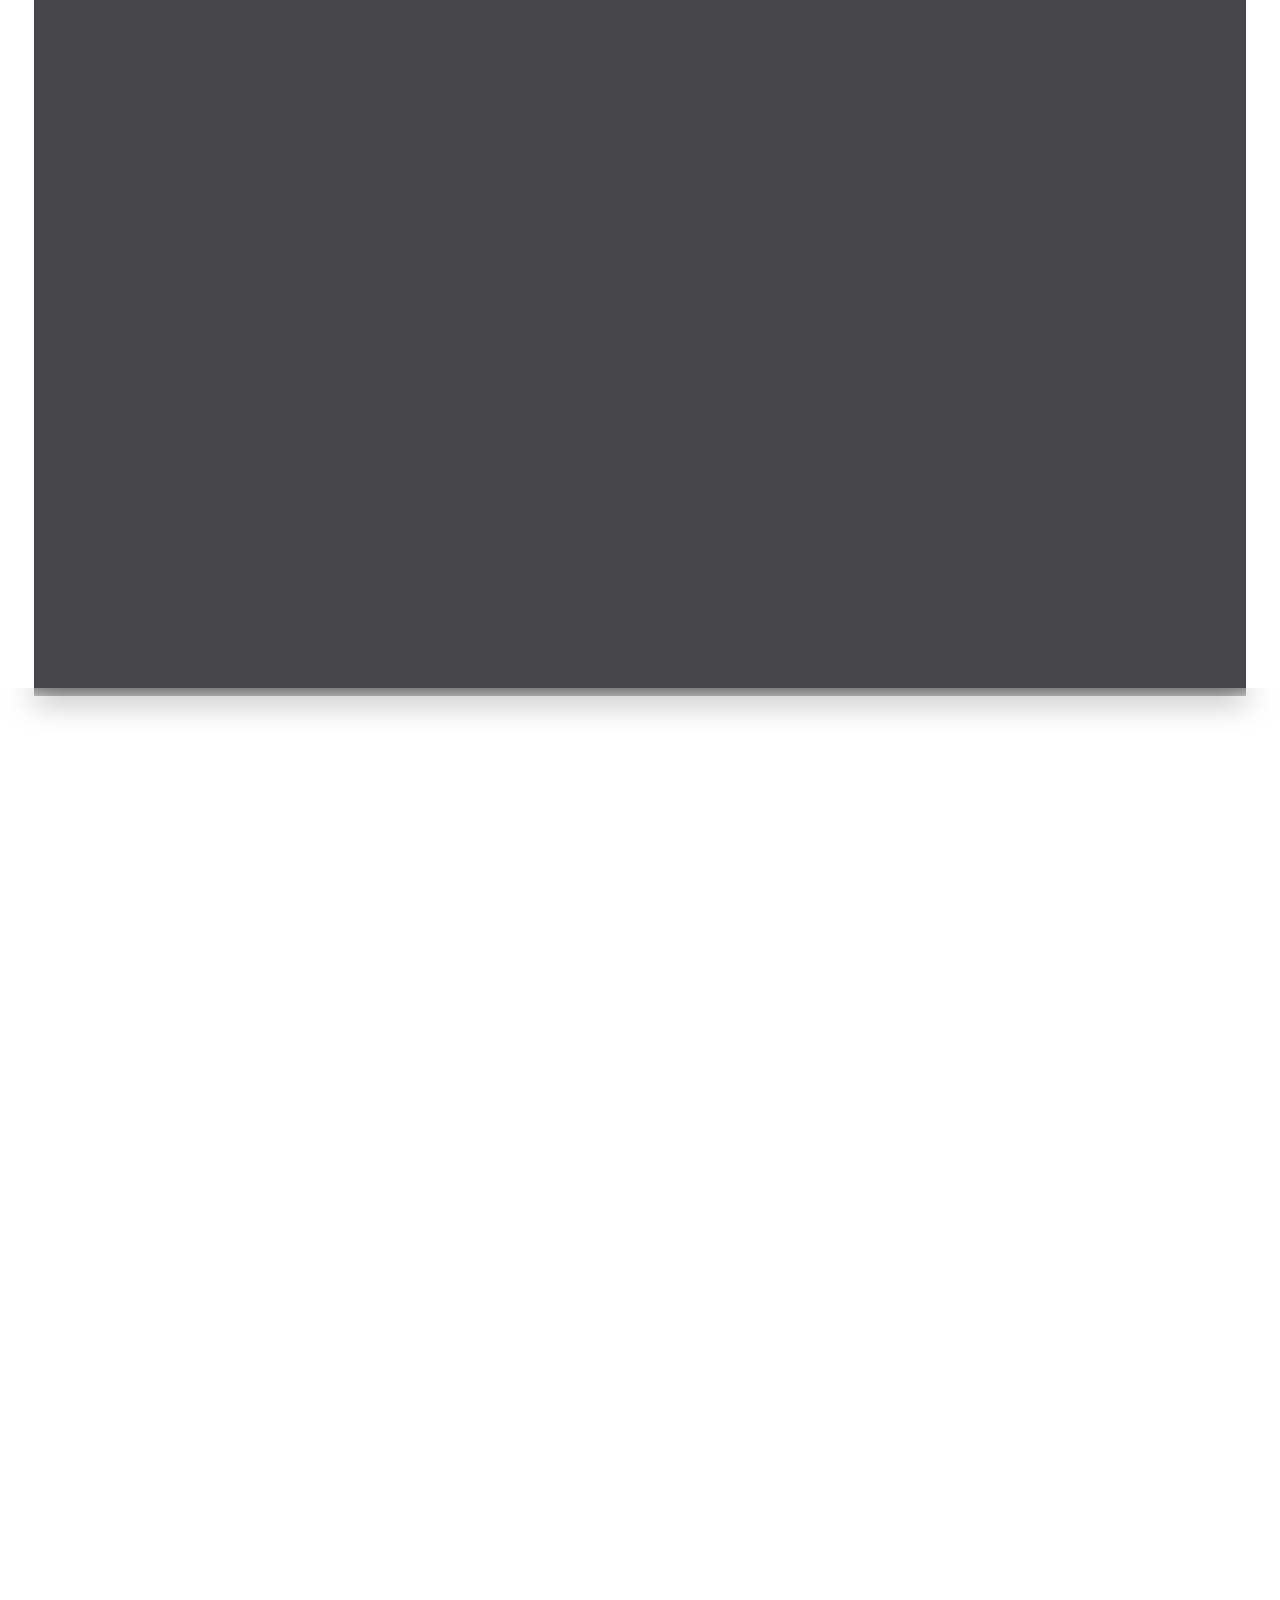
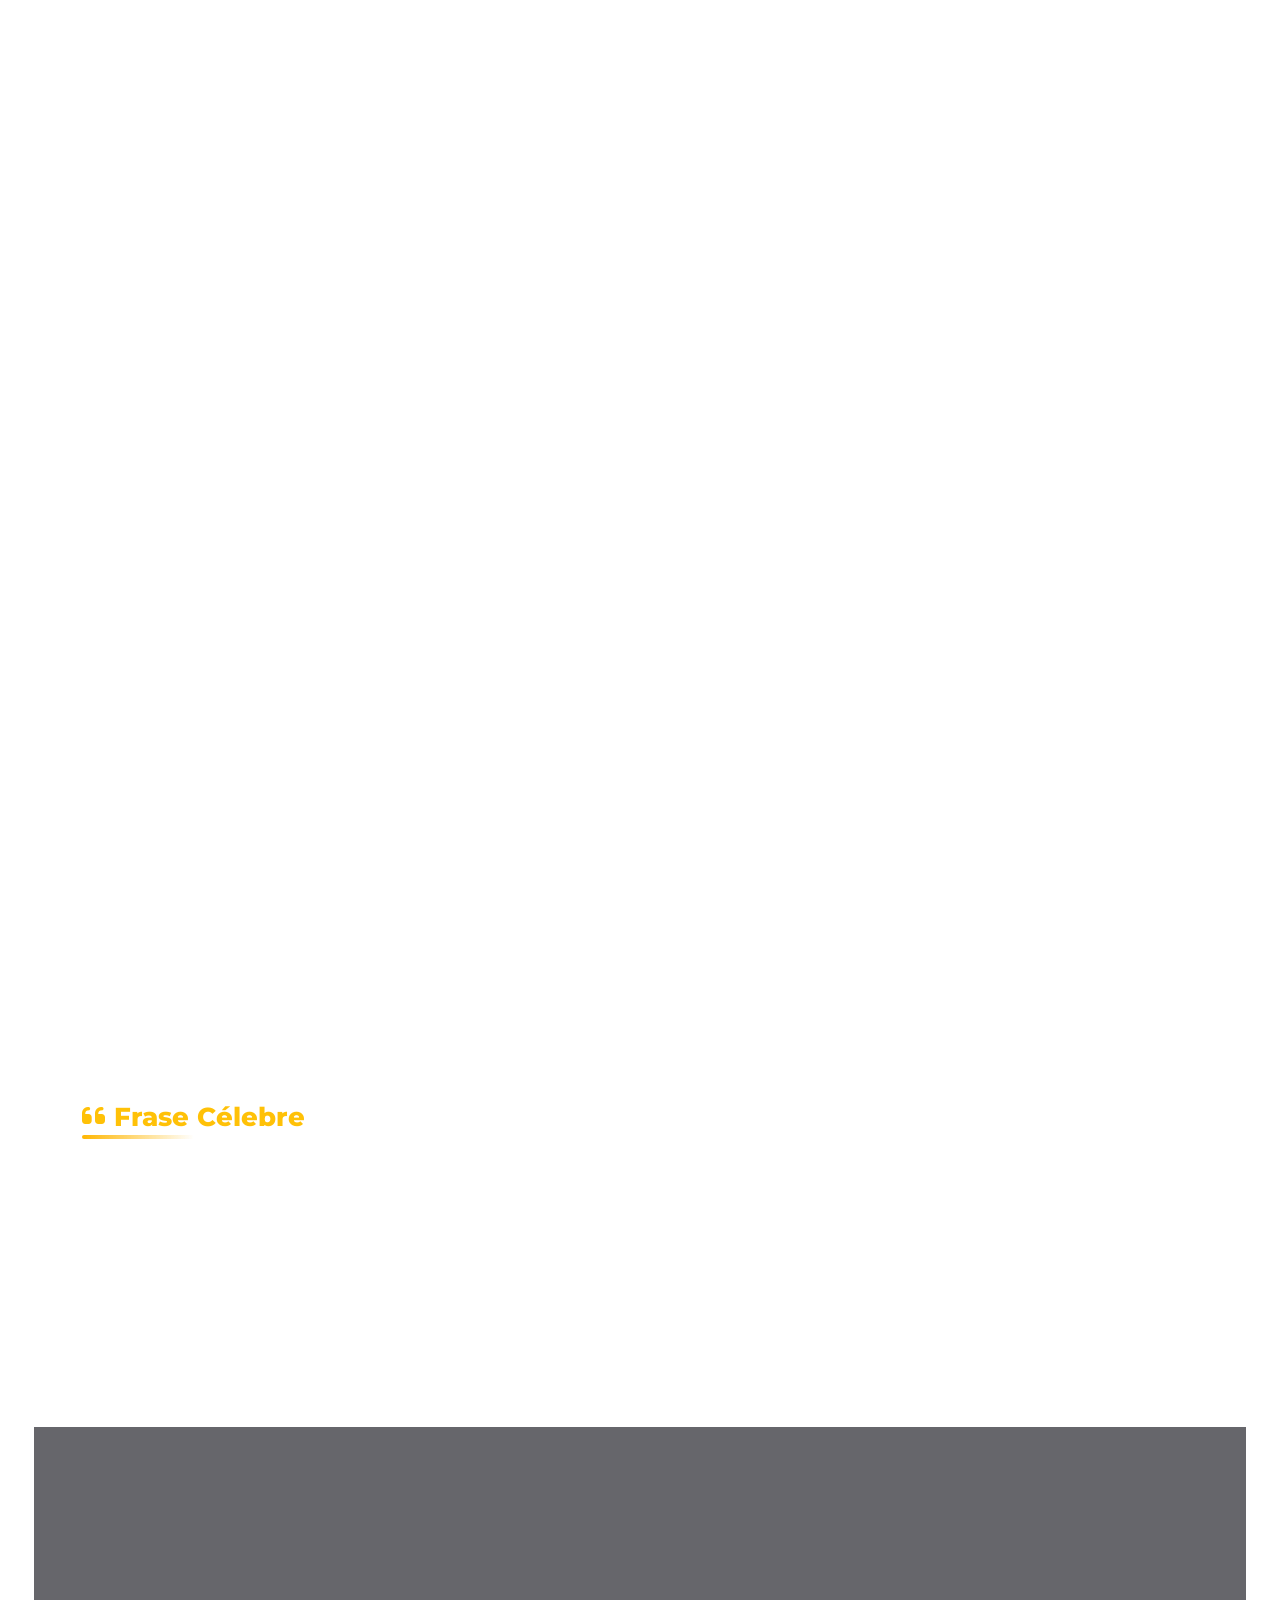
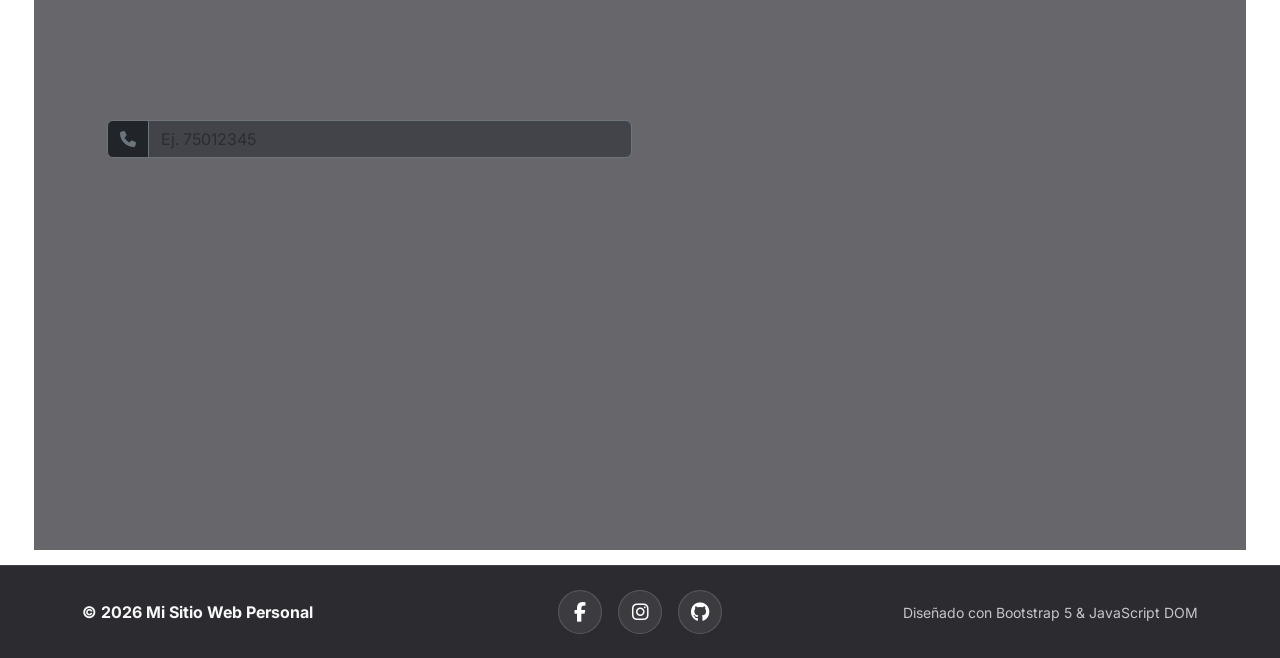
==== commit ca153019: "pwa de pagina personal" ====
--- a/index.html
+++ b/index.html
@@ -4,6 +4,20 @@
     <meta charset="UTF-8">
     <meta name="viewport" content="width=device-width, initial-scale=1.0">
     <title>Sitio Web Personal</title>
+
+    <!-- PWA Meta Tags -->
+    <meta name="theme-color" content="#0f172a">
+    <meta name="mobile-web-app-capable" content="yes">
+    <meta name="apple-mobile-web-app-capable" content="yes">
+    <meta name="apple-mobile-web-app-status-bar-style" content="black-translucent">
+    <meta name="apple-mobile-web-app-title" content="Web Personal">
+
+    <!-- Favicon e Iconos PWA -->
+    <link rel="icon" type="image/png" sizes="32x32" href="img/icons/favicon-32.png">
+    <link rel="apple-touch-icon" href="img/icons/apple-touch-icon.png">
+
+    <!-- Web App Manifest -->
+    <link rel="manifest" href="manifest.json">
     
     <!-- Bootstrap 5 CSS -->
     <link href="https://cdn.jsdelivr.net/npm/bootstrap@5.3.2/dist/css/bootstrap.min.css" rel="stylesheet">
@@ -43,6 +57,11 @@
                 <!-- Botón Modo Oscuro / Claro[cite: 2, 8] -->
                 <button id="themeBtn" class="btn btn-outline-warning btn-sm ms-lg-3 mt-2 mt-lg-0 rounded-pill px-3">
                     <i class="fa-solid fa-moon me-1"></i> Modo Claro
+                </button>
+
+                <!-- Botón Instalar PWA (visible si el navegador permite la instalación) -->
+                <button id="pwaInstallBtn" class="btn btn-warning btn-sm ms-lg-2 mt-2 mt-lg-0 rounded-pill px-3 d-none">
+                    <i class="fa-solid fa-download me-1"></i> Instalar App
                 </button>
             </div>
         </div>
@@ -297,8 +316,8 @@
                             <tr class="music-row music-item" data-genero="rock">
                                 <td><span class="music-rank-badge music-rank-1">5</span></td>
                                 <td class="fw-bold text-warning">Paramore</td>
-             
-      <td class="music-desc">Misery Business, Ain't It Fun</td>
+                                <td><span class="badge bg-warning text-dark">Pop Punk / Rock</span></td>
+                                <td class="music-desc">Misery Business, Ain't It Fun</td>
                             </tr>
                             <tr class="music-row music-item" data-genero="rock">
                                 <td><span class="music-rank-badge music-rank-2">6</span></td>
@@ -586,294 +605,6 @@
                         </button>
                     </div>
                 </form>
-      <td class="music-desc">Misery Business, Ain't It Fun</td>
-                            </tr>
-                            <tr class="music-row music-item" data-genero="rock">
-                                <td><span class="music-rank-badge music-rank-2">6</span></td>
-                                <td class="fw-bold text-warning">Simple Plan</td>
-                                <td><span class="badge bg-warning text-dark">Pop Punk</span></td>
-                                <td class="music-desc">Welcome to My Life, Perfect</td>
-                            </tr>
-                            <tr class="music-row music-item" data-genero="rock">
-                                <td><span class="music-rank-badge music-rank-3">7</span></td>
-                                <td class="fw-bold text-warning">Fall Out Boy</td>
-                                <td><span class="badge bg-warning text-dark">Rock Alternativo</span></td>
-                                <td class="music-desc">Centuries, Thnks fr the Mmrs</td>
-                            </tr>
-                            <tr class="music-row music-item" data-genero="rock">
-                                <td><span class="music-rank-badge music-rank-4">8</span></td>
-                                <td class="fw-bold text-warning">Magic!</td>
-                                <td><span class="badge bg-warning text-dark">Reggae Fusion / Pop Rock</span></td>
-                                <td class="music-desc">Rude</td>
-                            </tr>
-                            <tr class="music-row music-item" data-genero="rock">
-                                <td><span class="music-rank-badge music-rank-1">9</span></td>
-                                <td class="fw-bold text-warning">R5</td>
-                                <td><span class="badge bg-warning text-dark">Pop Rock</span></td>
-                                <td class="music-desc">Smile, Pass Me By</td>
-                            </tr>
-
-                            <!-- Metal / Post-Hardcore -->
-                            <tr class="music-row music-item" data-genero="metal">
-                                <td><span class="music-rank-badge music-rank-2">10</span></td>
-                                <td class="fw-bold genre-metal">Motionless in White</td>
-                                <td><span class="badge bg-danger text-white">Metalcore / Industrial</span></td>
-                                <td class="music-desc">Masterpiece, Cyberhex</td>
-                            </tr>
-                            <tr class="music-row music-item" data-genero="metal">
-                                <td><span class="music-rank-badge music-rank-3">11</span></td>
-                                <td class="fw-bold genre-metal">Bad Omens</td>
-                                <td><span class="badge bg-danger text-white">Metal Alternativo</span></td>
-                                <td class="music-desc">Just Pretend, The Death of Peace of Mind</td>
-                            </tr>
-                            <tr class="music-row music-item" data-genero="metal">
-                                <td><span class="music-rank-badge music-rank-4">12</span></td>
-                                <td class="fw-bold genre-metal">Falling in Reverse</td>
-                                <td><span class="badge bg-danger text-white">Post-Hardcore / Rock</span></td>
-                                <td class="music-desc">Popular Monster, Voices in My Head</td>
-                            </tr>
-                            <tr class="music-row music-item" data-genero="metal">
-                                <td><span class="music-rank-badge music-rank-1">13</span></td>
-                                <td class="fw-bold genre-metal">Set It Off</td>
-                                <td><span class="badge bg-danger text-white">Rock / Pop Punk Sinfónico</span></td>
-                                <td class="music-desc">Wolf in Sheep's Clothing, Punching Bag</td>
-                            </tr>
-                            <tr class="music-row music-item" data-genero="metal">
-                                <td><span class="music-rank-badge music-rank-2">14</span></td>
-                                <td class="fw-bold genre-metal">A Day to Remember</td>
-                                <td><span class="badge bg-danger text-white">Metalcore / Pop Punk</span></td>
-                                <td class="music-desc">If It Means a Lot to You, The Downfall of Us All</td>
-                            </tr>
-                            <tr class="music-row music-item" data-genero="metal">
-                                <td><span class="music-rank-badge music-rank-3">15</span></td>
-                                <td class="fw-bold genre-metal">Skillet</td>
-                                <td><span class="badge bg-danger text-white">Christian Metal / Rock</span></td>
-                                <td class="music-desc">Monster, Hero</td>
-                            </tr>
-
-                            <!-- Pop / Electropop -->
-                            <tr class="music-row music-item" data-genero="pop">
-                                <td><span class="music-rank-badge music-rank-4">16</span></td>
-                                <td class="fw-bold genre-pop">5 Seconds of Summer</td>
-                                <td><span class="badge text-dark" style="background-color: #00f5d4;">Pop Rock</span></td>
-                                <td class="music-desc">Youngblood, Teeth</td>
-                            </tr>
-                            <tr class="music-row music-item" data-genero="pop">
-                                <td><span class="music-rank-badge music-rank-1">17</span></td>
-                                <td class="fw-bold genre-pop">MKTO</td>
-                                <td><span class="badge text-dark" style="background-color: #00f5d4;">Pop / R&B</span></td>
-                                <td class="music-desc">Classic, Thank You</td>
-                            </tr>
-                            <tr class="music-row music-item" data-genero="pop">
-                                <td><span class="music-rank-badge music-rank-2">18</span></td>
-                                <td class="fw-bold genre-pop">DNCE</td>
-                                <td><span class="badge text-dark" style="background-color: #00f5d4;">Dance Pop / Funk</span></td>
-                                <td class="music-desc">Cake by the Ocean</td>
-                            </tr>
-                            <tr class="music-row music-item" data-genero="pop">
-                                <td><span class="music-rank-badge music-rank-3">19</span></td>
-                                <td class="fw-bold genre-pop">Daft Punk</td>
-                                <td><span class="badge text-dark" style="background-color: #00f5d4;">Electrónica / House</span></td>
-                                <td class="music-desc">Get Lucky, Instant Crush</td>
-                            </tr>
-                            <tr class="music-row music-item" data-genero="pop">
-                                <td><span class="music-rank-badge music-rank-4">20</span></td>
-                                <td class="fw-bold genre-pop">The Black Eyed Peas</td>
-                                <td><span class="badge text-dark" style="background-color: #00f5d4;">Hip Hop / Pop</span></td>
-                                <td class="music-desc">I Gotta Feeling, Pump It</td>
-                            </tr>
-                            <tr class="music-row music-item" data-genero="pop">
-                                <td><span class="music-rank-badge music-rank-1">21</span></td>
-                                <td class="fw-bold genre-pop">Alec Benjamin</td>
-                                <td><span class="badge text-dark" style="background-color: #00f5d4;">Pop Acústico / Indie</span></td>
-                                <td class="music-desc">Let Me Down Slowly, Water Fountain</td>
-                            </tr>
-
-                            <!-- Urbano / Reggaetón -->
-                            <tr class="music-row music-item" data-genero="urbano">
-                                <td><span class="music-rank-badge music-rank-2">22</span></td>
-                                <td class="fw-bold genre-reggaeton">Daddy Yankee</td>
-                                <td><span class="badge text-white" style="background-color: #9333ea;">Reggaetón</span></td>
-                                <td class="music-desc">Gasolina, Despacito, Con Calma</td>
-                            </tr>
-                            <tr class="music-row music-item" data-genero="urbano">
-                                <td><span class="music-rank-badge music-rank-3">23</span></td>
-                                <td class="fw-bold genre-reggaeton">Wisin y Yandel</td>
-                                <td><span class="badge text-white" style="background-color: #9333ea;">Reggaetón</span></td>
-                                <td class="music-desc">Sexy Movimiento, Pam Pam</td>
-                            </tr>
-                            <tr class="music-row music-item" data-genero="urbano">
-                                <td><span class="music-rank-badge music-rank-4">24</span></td>
-                                <td class="fw-bold genre-reggaeton">Farruko</td>
-                                <td><span class="badge text-white" style="background-color: #9333ea;">Urbano / Reggaetón</span></td>
-                                <td class="music-desc">Pepas, Delincuente</td>
-                            </tr>
-                            <tr class="music-row music-item" data-genero="urbano">
-                                <td><span class="music-rank-badge music-rank-1">25</span></td>
-                                <td class="fw-bold genre-reggaeton">Chino y Nacho</td>
-                                <td><span class="badge text-white" style="background-color: #9333ea;">Pop Latino / Urbano</span></td>
-                                <td class="music-desc">Mi Niña Bonita, Me Voy Enamorando</td>
-                            </tr>
-                            <tr class="music-row music-item" data-genero="urbano">
-                                <td><span class="music-rank-badge music-rank-2">26</span></td>
-                                <td class="fw-bold genre-reggaeton">Major Lazer</td>
-                                <td><span class="badge text-white" style="background-color: #9333ea;">EDM / Dancehall / Urbano</span></td>
-                                <td class="music-desc">Lean On, Cold Water</td>
-                            </tr>
-
-                            <!-- Indie / Folk / Rock en Español -->
-                            <tr class="music-row music-item" data-genero="indie">
-                                <td><span class="music-rank-badge music-rank-3">27</span></td>
-                                <td class="fw-bold text-info">Jesse & Joy</td>
-                                <td><span class="badge bg-info text-dark">Pop Latino / Folk Pop</span></td>
-                                <td class="music-desc">¡Corre!, Ecos de Amor</td>
-                            </tr>
-                            <tr class="music-row music-item" data-genero="indie">
-                                <td><span class="music-rank-badge music-rank-4">28</span></td>
-                                <td class="fw-bold text-info">Álvaro Soler</td>
-                                <td><span class="badge bg-info text-dark">Pop Latino</span></td>
-                                <td class="music-desc">Sofia, La Cintura</td>
-                            </tr>
-                            <tr class="music-row music-item" data-genero="indie">
-                                <td><span class="music-rank-badge music-rank-1">29</span></td>
-                                <td class="fw-bold text-info">Reik</td>
-                                <td><span class="badge bg-info text-dark">Pop / Baladas / Urbano</span></td>
-                                <td class="music-desc">Yo Quisiera, Ya Me Enteré</td>
-                            </tr>
-                            <tr class="music-row music-item" data-genero="indie">
-                                <td><span class="music-rank-badge music-rank-2">30</span></td>
-                                <td class="fw-bold text-info">Natalia Lafourcade</td>
-                                <td><span class="badge bg-info text-dark">Folk / Pop Alternativo</span></td>
-                                <td class="music-desc">Hasta la Raíz, Nunca Es Suficiente</td>
-                            </tr>
-                            <tr class="music-row music-item" data-genero="indie">
-                                <td><span class="music-rank-badge music-rank-3">31</span></td>
-                                <td class="fw-bold text-info">El Cuarteto de Nos</td>
-                                <td><span class="badge bg-info text-dark">Rock Alternativo / Pop Rock</span></td>
-                                <td class="music-desc">Yendo a la Casa de Damián, Ya No Se Qué Hacer Conmigo</td>
-                            </tr>
-                        
-                            </tbody>
-                    </table>
-                </div>
-            </div>
-        </section>
-
-        <!-- 7. Frase Célebre -->
-        <section id="frase" class="mb-5">
-            <h3 class="section-title text-warning">
-                <i class="fa-solid fa-quote-left me-2"></i>Frase Célebre
-            </h3>
-            <div class="glass-card quote-card p-4 p-md-5 position-relative overflow-hidden">
-                <i class="fa-solid fa-quote-right quote-watermark"></i>
-                <div class="row align-items-center g-4 position-relative" style="z-index: 1;">
-                    <div class="col-auto d-none d-sm-flex">
-                        <div class="quote-badge">
-                            <i class="fa-solid fa-quote-left"></i>
-                        </div>
-                    </div>
-                    <div class="col">
-                        <blockquote class="blockquote mb-0">
-                            <p class="quote-text fs-4 fw-semibold mb-4">
-                                "El éxito no es definitivo, el fracaso no es fatal: <span class="quote-highlight">lo que cuenta es el valor para continuar</span>."
-                            </p>
-                            <div class="d-flex align-items-center gap-3 pt-3 border-top border-light border-opacity-10">
-                                <div class="author-avatar">
-                                    <i class="fa-solid fa-landmark"></i>
-                                </div>
-                                <div>
-                                    <div class="fw-bold text-warning fs-5">Winston Churchill</div>
-                                    <div class="opacity-75 small">Estadista y Primer Ministro británico • Premio Nobel</div>
-                                </div>
-                            </div>
-                        </blockquote>
-                    </div>
-                </div>
-            </div>
-        </section>
-
-        <!-- 8. Formulario de Comentarios y Contacto Dinámico -->
-        <section id="contacto" class="mb-5">
-            <div class="glass-card p-4">
-                <h3 class="section-title text-warning">
-                    <i class="fa-solid fa-comments me-2"></i>Sección de Comentarios
-                </h3>
-                <p class="opacity-75 mb-3">Deja tu opinión o mensaje. Se validará y se publicará inmediatamente debajo:</p>
-                
-                <form id="contactForm" class="row g-3" novalidate>
-                    <!-- Nombre -->
-                    <div class="col-md-6">
-                        <label for="nombre" class="form-label small fw-bold">
-                            Tu Nombre <span class="text-danger">*</span>
-                        </label>
-                        <input type="text" id="nombre"
-                            class="form-control bg-dark bg-opacity-50 text-light border-secondary"
-                            placeholder="Ej. Juan Pérez"
-                            maxlength="60" autocomplete="off">
-                        <div class="campo-error small mt-1" id="error-nombre"></div>
-                    </div>
-
-                    <!-- Email -->
-                    <div class="col-md-6">
-                        <label for="email" class="form-label small fw-bold">
-                            Correo Electrónico <span class="text-danger">*</span>
-                        </label>
-                        <input type="email" id="email"
-                            class="form-control bg-dark bg-opacity-50 text-light border-secondary"
-                            placeholder="Ej. juan.perez@gmail.com"
-                            maxlength="80" autocomplete="off">
-                        <div class="campo-error small mt-1" id="error-email"></div>
-                    </div>
-
-                    <!-- Teléfono -->
-                    <div class="col-md-6">
-                        <label for="telefono" class="form-label small fw-bold">
-                            Teléfono <span class="text-secondary small fw-normal">(solo números)</span>
-                        </label>
-                        <div class="input-group">
-                            <span class="input-group-text bg-dark border-secondary text-secondary">
-                                <i class="fa-solid fa-phone"></i>
-                            </span>
-                            <input type="tel" id="telefono"
-                                class="form-control bg-dark bg-opacity-50 text-light border-secondary"
-                                placeholder="Ej. 75012345"
-                                maxlength="15" inputmode="numeric" autocomplete="off">
-                        </div>
-                        <div class="campo-error small mt-1" id="error-telefono"></div>
-                    </div>
-
-                    <!-- Tipo de Mensaje -->
-                    <div class="col-md-6">
-                        <label for="categoriaComentario" class="form-label small fw-bold">Tipo de Mensaje</label>
-                        <select id="categoriaComentario" class="form-select bg-dark bg-opacity-50 text-light border-secondary">
-                            <option value="Sugerencia">💡 Sugerencia</option>
-                            <option value="Felicitación">🎉 Felicitación</option>
-                            <option value="Consulta">❓ Consulta</option>
-                        </select>
-                    </div>
-
-                    <!-- Comentario -->
-                    <div class="col-12">
-                        <label for="mensaje" class="form-label small fw-bold">
-                            Tu Comentario <span class="text-danger">*</span>
-                        </label>
-                        <textarea id="mensaje" rows="3"
-                            class="form-control bg-dark bg-opacity-50 text-light border-secondary"
-                            placeholder="Escribe tu comentario aquí (mínimo 10 caracteres)..."
-                            maxlength="500"></textarea>
-                        <div class="d-flex justify-content-between align-items-center mt-1">
-                            <div class="campo-error small" id="error-mensaje"></div>
-                            <small id="contadorChars" class="text-secondary ms-auto">0 / 500</small>
-                        </div>
-                    </div>
-
-                    <!-- Botón -->
-                    <div class="col-12">
-                        <button type="submit" class="btn btn-warning fw-bold px-4 w-100">
-                            <i class="fa-solid fa-paper-plane me-1"></i> Publicar Comentario
-                        </button>
-                    </div>
-                </form>
 
                 <!-- Caja de alertas generales del formulario -->
                 <div id="alertaBox" class="mt-3"></div>
@@ -923,5 +654,4 @@
     <!-- SCRIPT PROPIO -->
     <script src="script.js" defer></script>
 </body>
-</html>
-                <!-- Caja de alertas general
+</html>
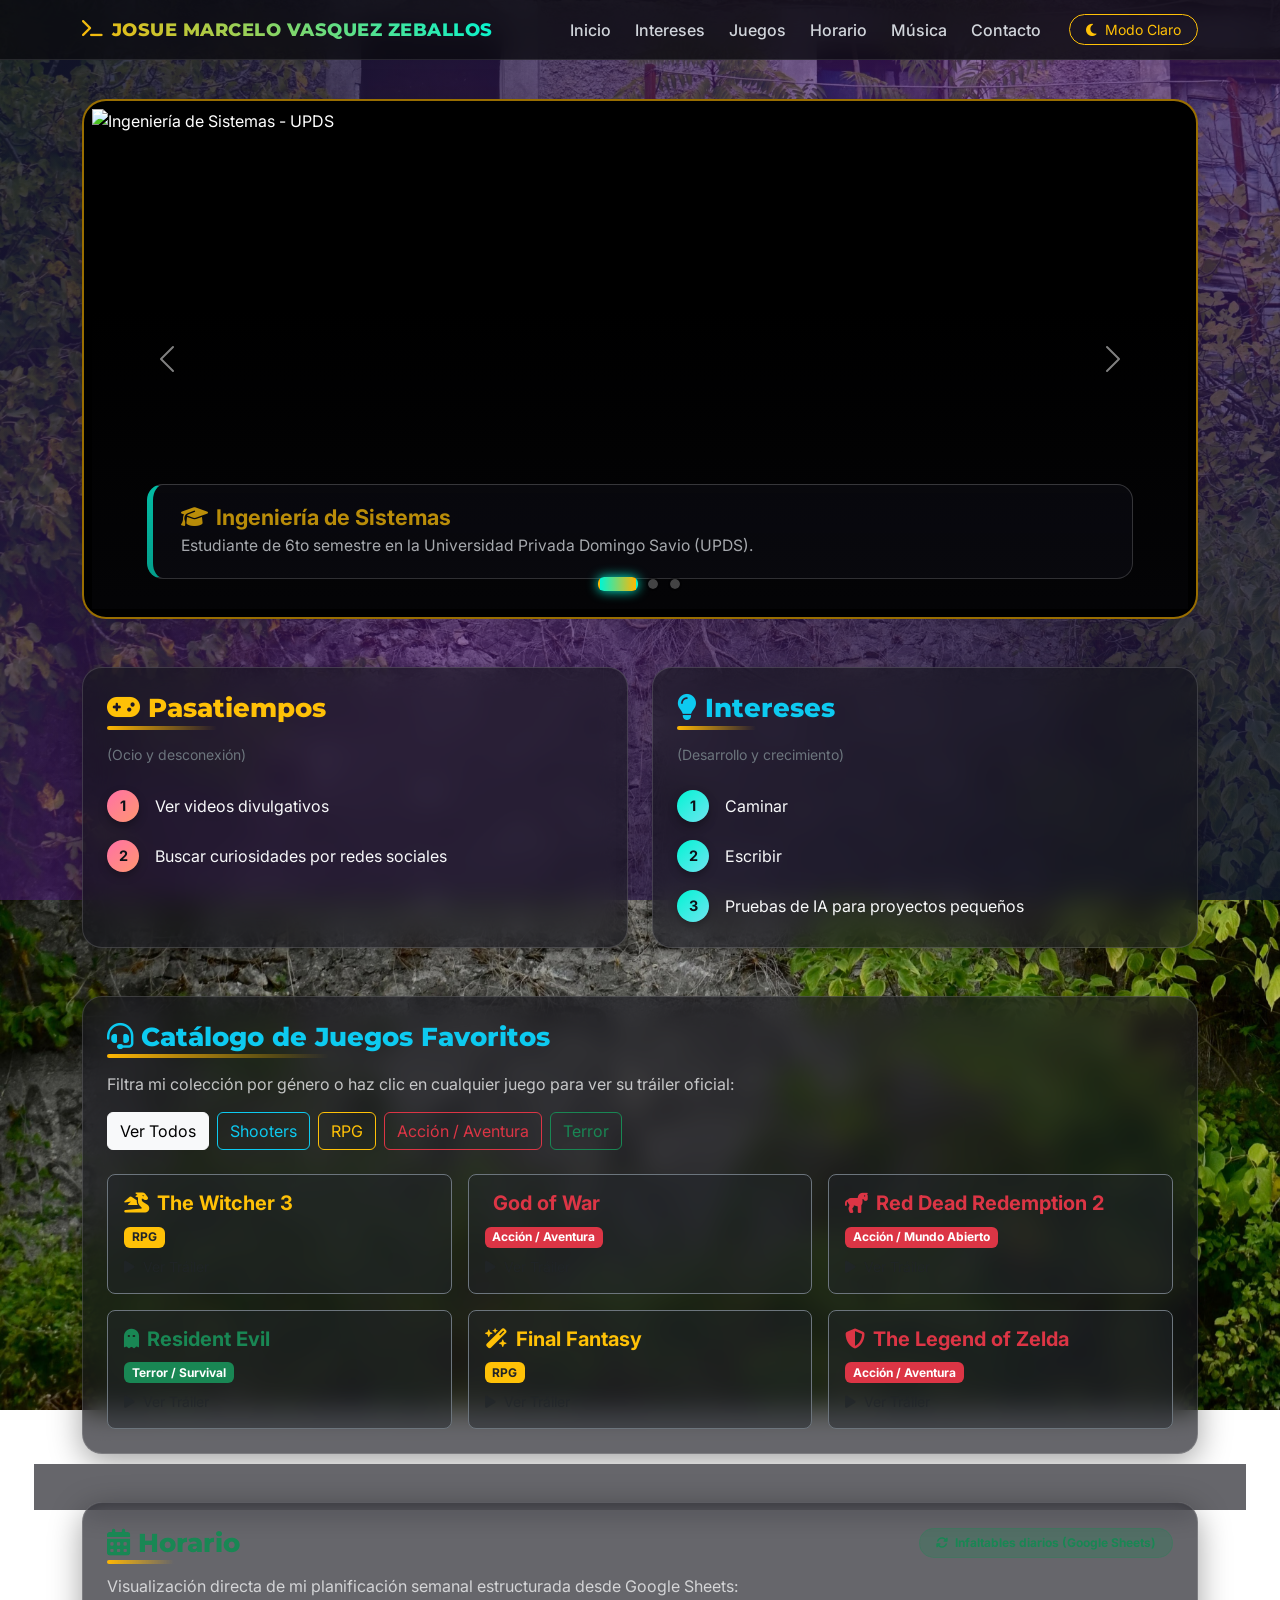
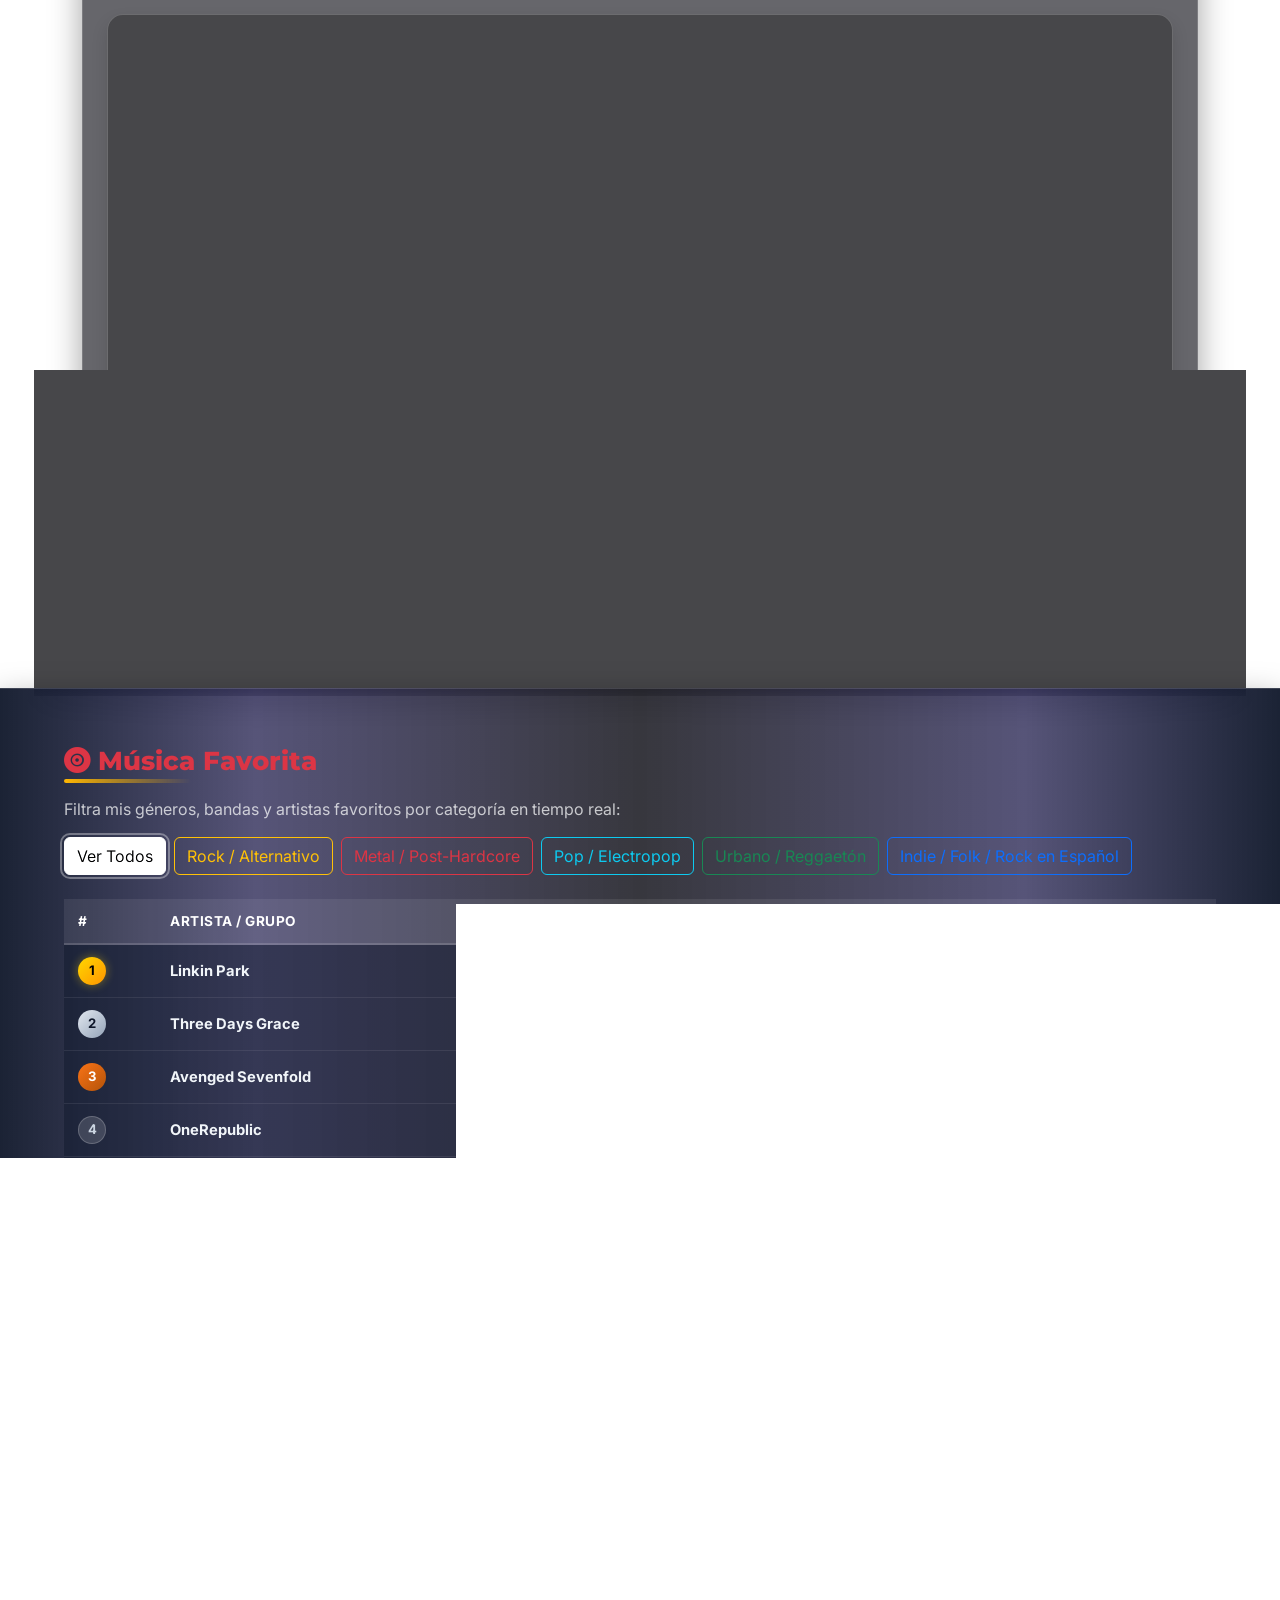
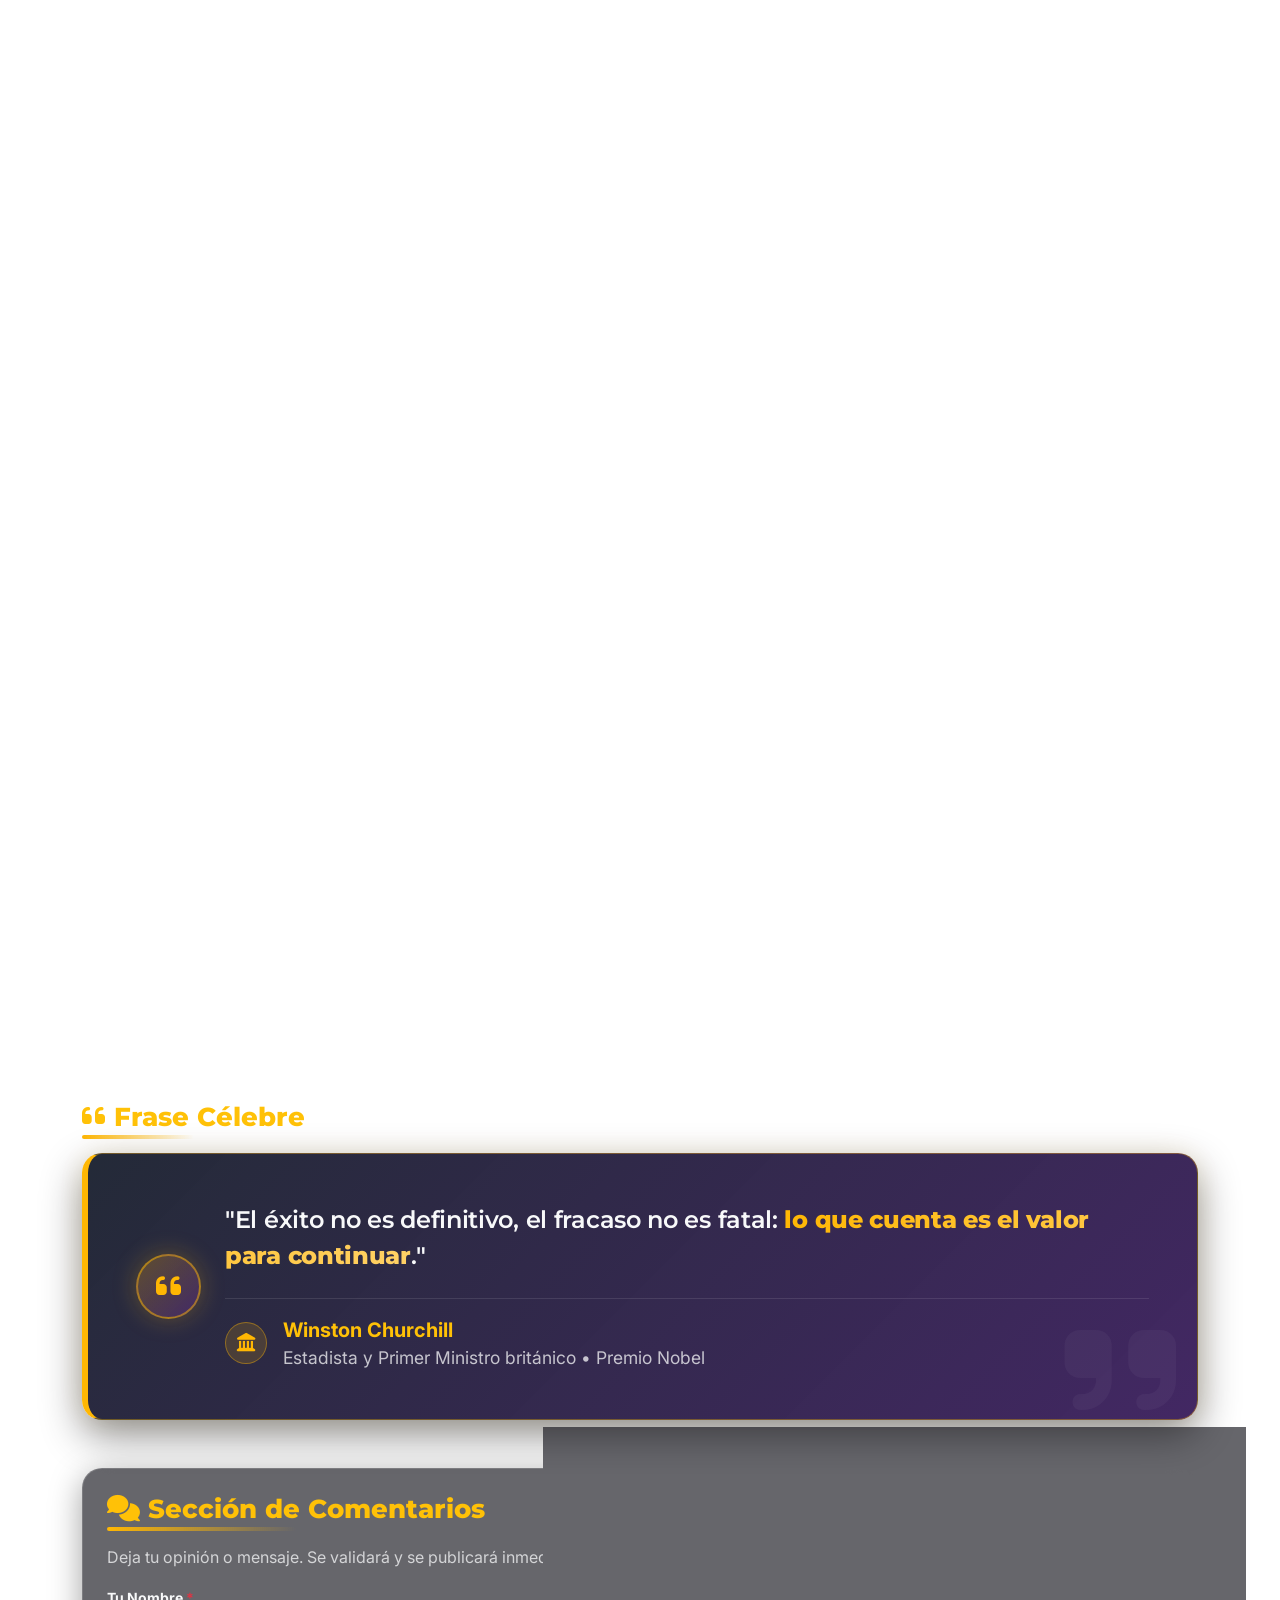
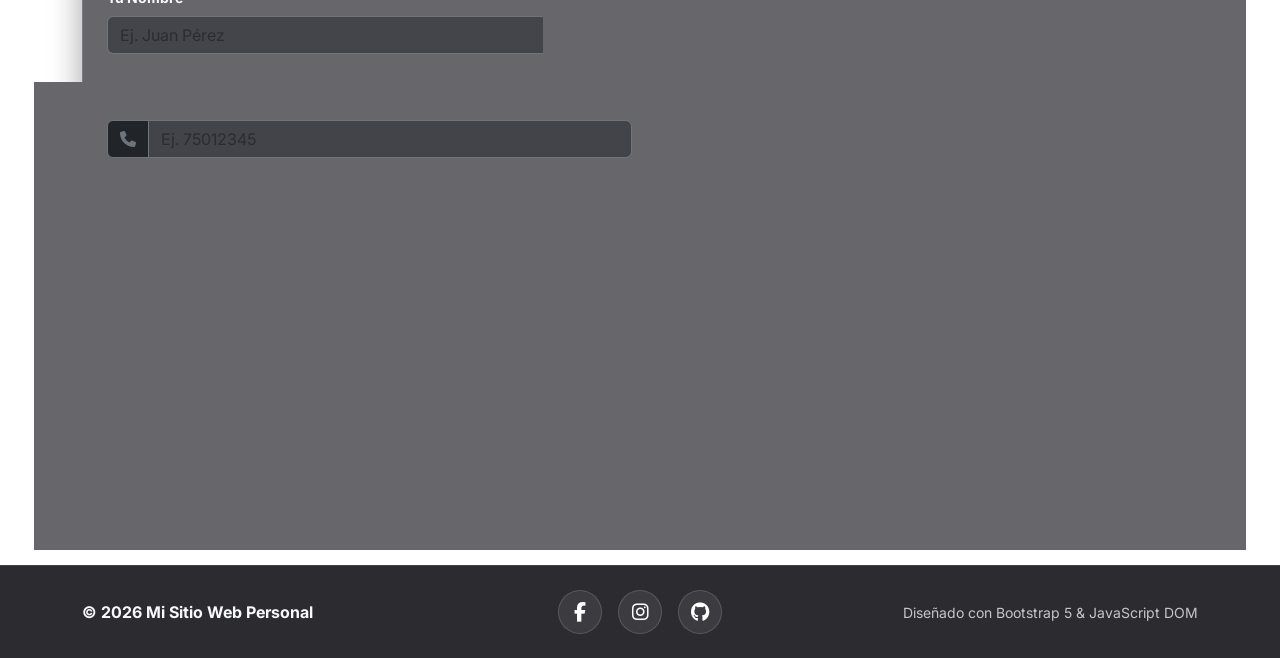
==== commit aaab08f6: "intento pwa" ====
--- a/index.html
+++ b/index.html
@@ -4,20 +4,6 @@
     <meta charset="UTF-8">
     <meta name="viewport" content="width=device-width, initial-scale=1.0">
     <title>Sitio Web Personal</title>
-
-    <!-- PWA Meta Tags -->
-    <meta name="theme-color" content="#0f172a">
-    <meta name="mobile-web-app-capable" content="yes">
-    <meta name="apple-mobile-web-app-capable" content="yes">
-    <meta name="apple-mobile-web-app-status-bar-style" content="black-translucent">
-    <meta name="apple-mobile-web-app-title" content="Web Personal">
-
-    <!-- Favicon e Iconos PWA -->
-    <link rel="icon" type="image/png" sizes="32x32" href="img/icons/favicon-32.png">
-    <link rel="apple-touch-icon" href="img/icons/apple-touch-icon.png">
-
-    <!-- Web App Manifest -->
-    <link rel="manifest" href="manifest.json">
     
     <!-- Bootstrap 5 CSS -->
     <link href="https://cdn.jsdelivr.net/npm/bootstrap@5.3.2/dist/css/bootstrap.min.css" rel="stylesheet">
@@ -57,11 +43,6 @@
                 <!-- Botón Modo Oscuro / Claro[cite: 2, 8] -->
                 <button id="themeBtn" class="btn btn-outline-warning btn-sm ms-lg-3 mt-2 mt-lg-0 rounded-pill px-3">
                     <i class="fa-solid fa-moon me-1"></i> Modo Claro
-                </button>
-
-                <!-- Botón Instalar PWA (visible si el navegador permite la instalación) -->
-                <button id="pwaInstallBtn" class="btn btn-warning btn-sm ms-lg-2 mt-2 mt-lg-0 rounded-pill px-3 d-none">
-                    <i class="fa-solid fa-download me-1"></i> Instalar App
                 </button>
             </div>
         </div>
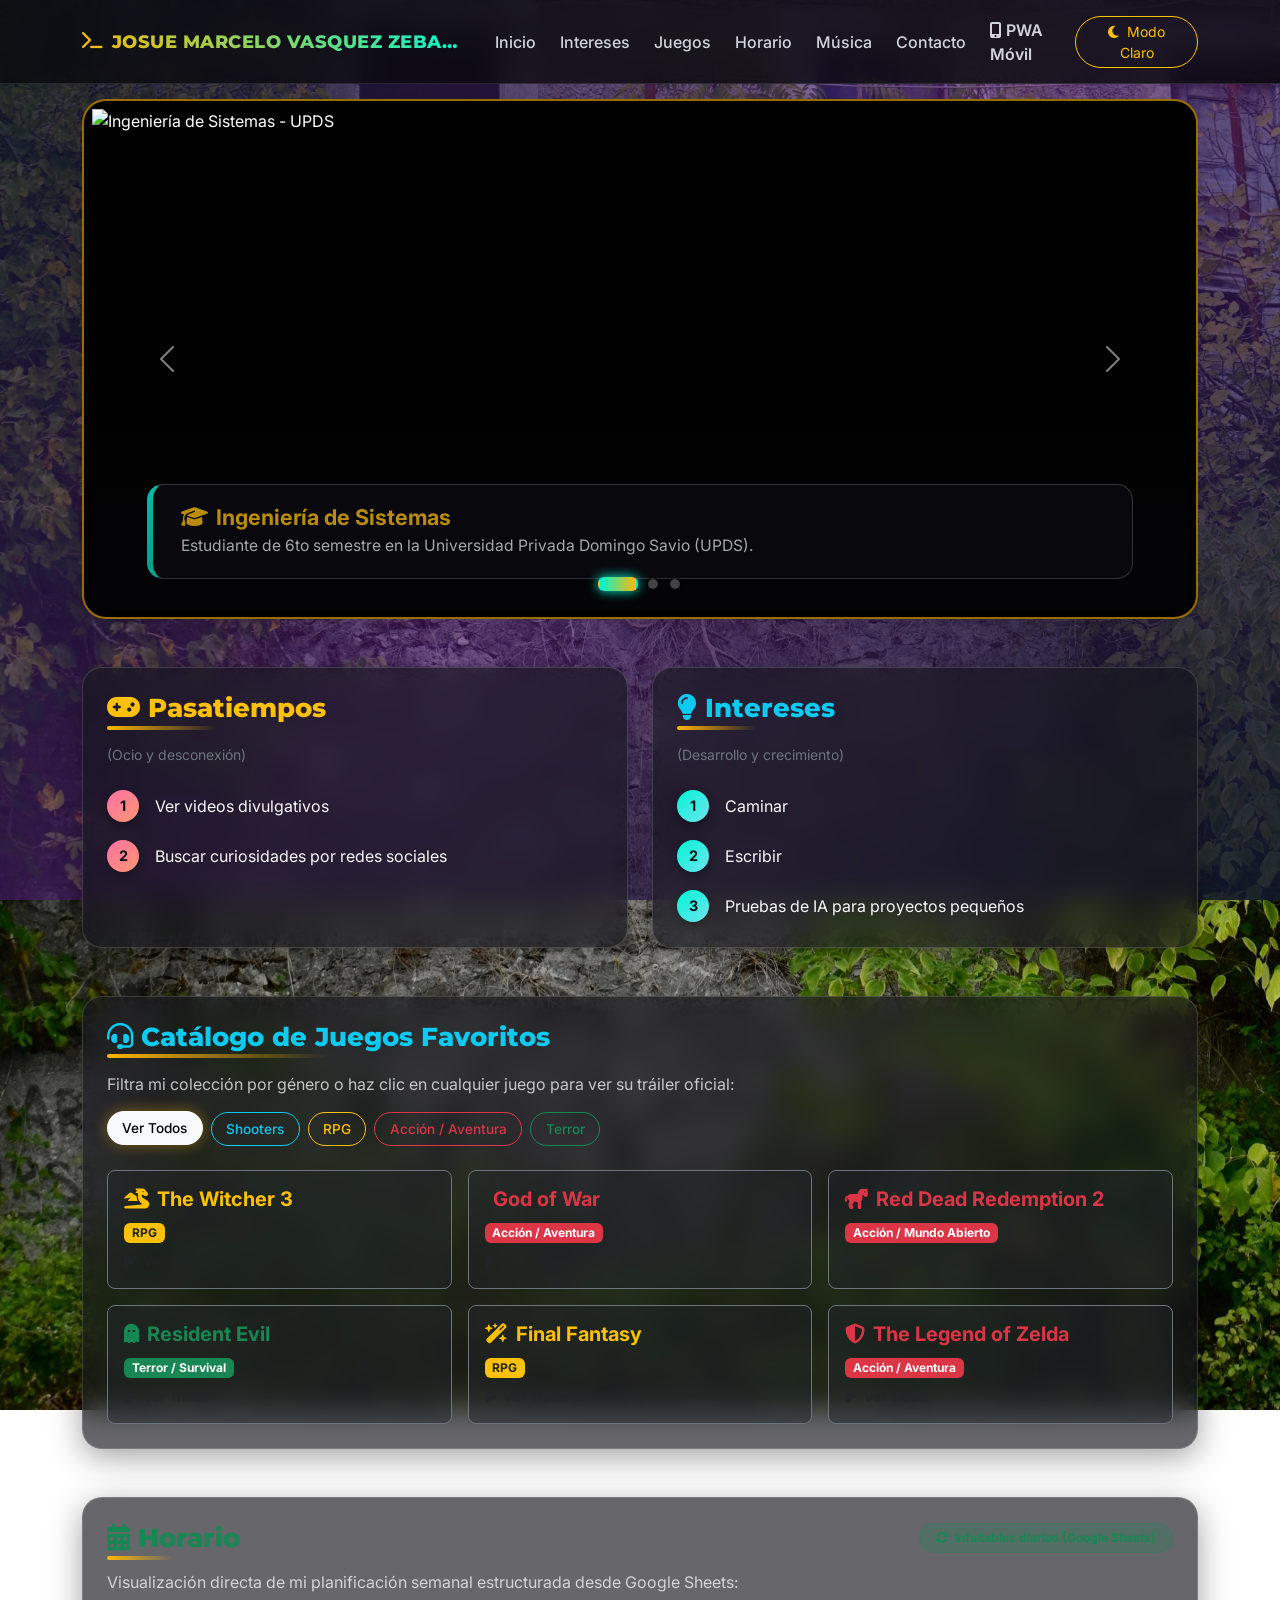
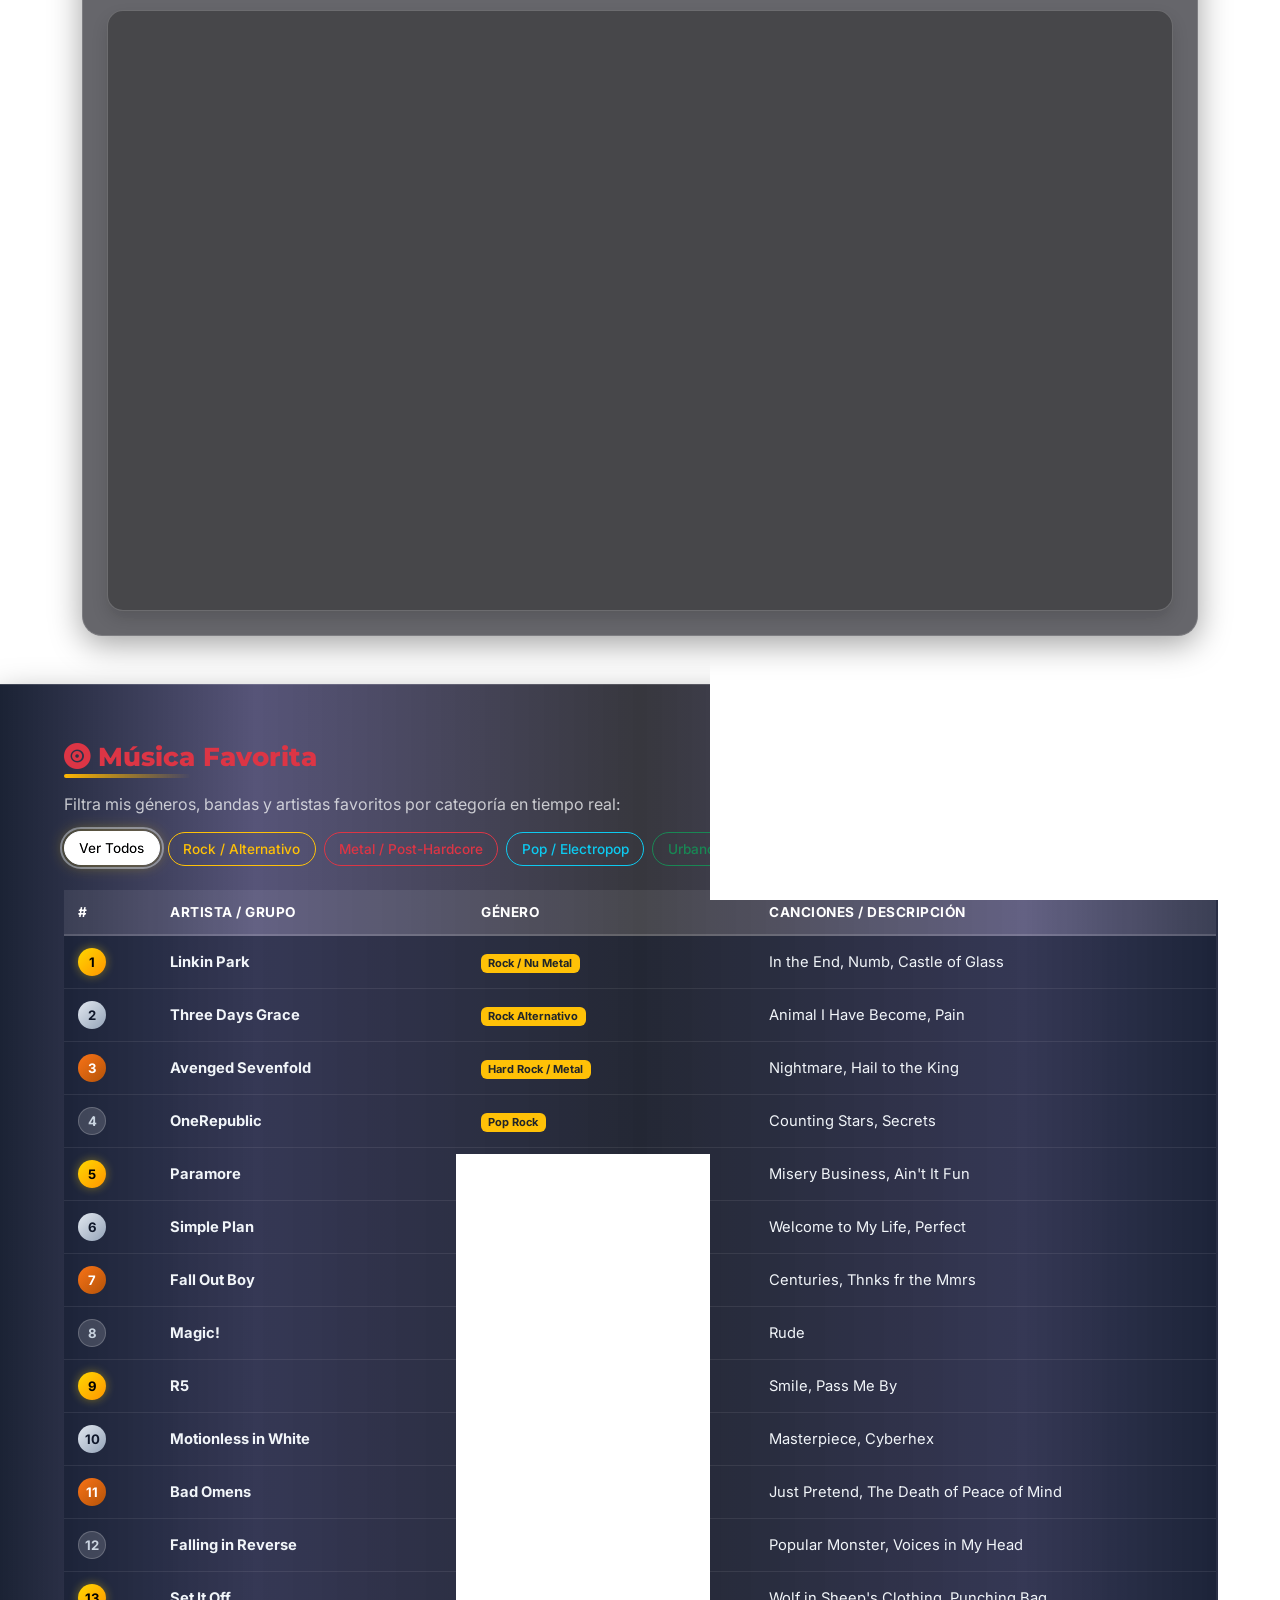
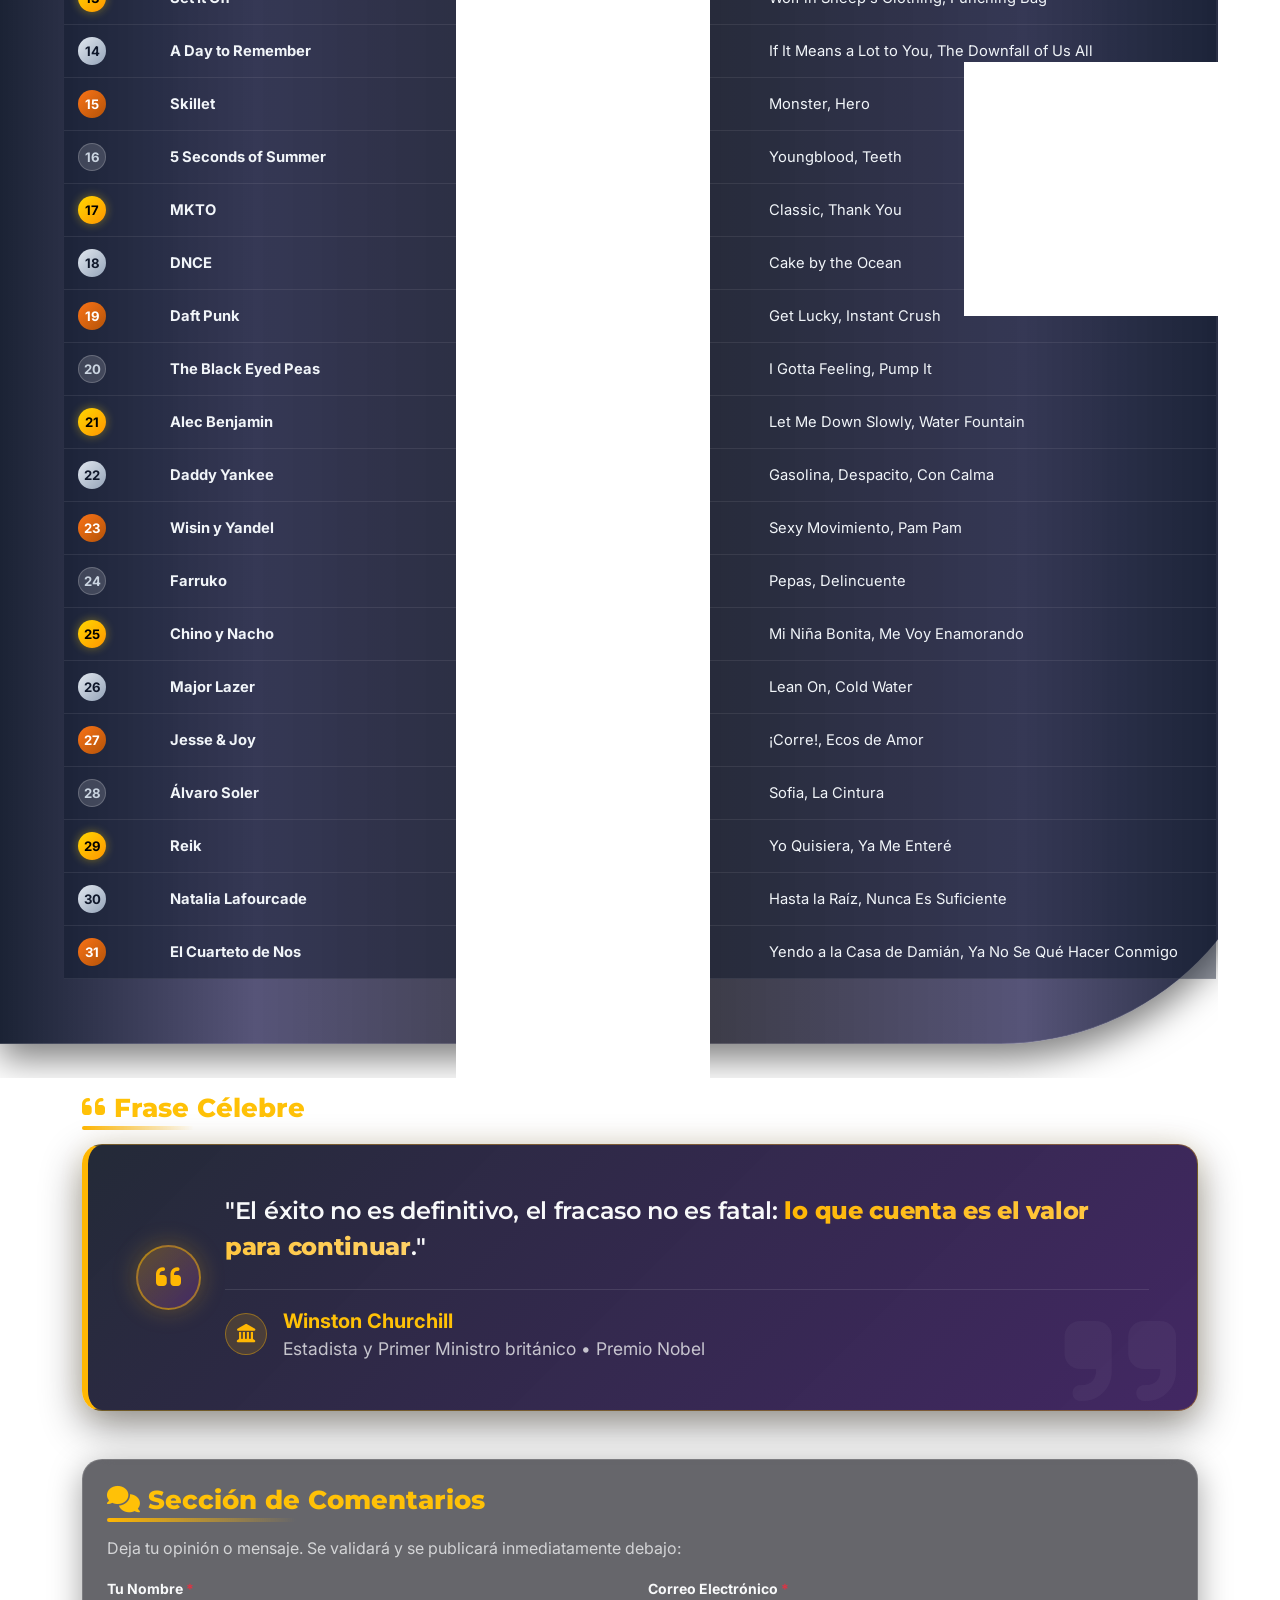
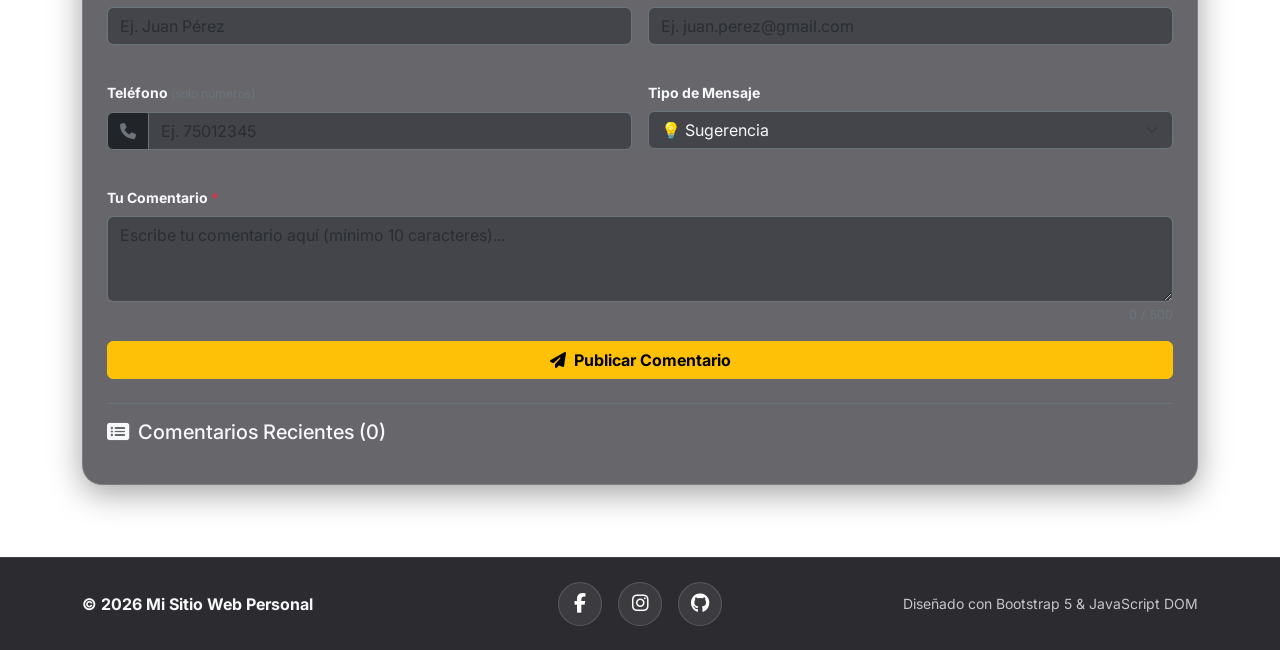
==== commit 56bb9e7d: "pwa asdsf" ====
--- a/index.html
+++ b/index.html
@@ -4,6 +4,27 @@
     <meta charset="UTF-8">
     <meta name="viewport" content="width=device-width, initial-scale=1.0">
     <title>Sitio Web Personal</title>
+
+    <!-- PWA Meta Tags (Vincula el sitio principal a la PWA de index2.html) -->
+    <meta name="theme-color" content="#0f172a">
+    <meta name="mobile-web-app-capable" content="yes">
+    <meta name="apple-mobile-web-app-capable" content="yes">
+    <meta name="apple-mobile-web-app-status-bar-style" content="black-translucent">
+    <meta name="apple-mobile-web-app-title" content="Web Personal PWA">
+
+    <!-- Favicon e Iconos PWA -->
+    <link rel="icon" type="image/png" sizes="32x32" href="img/icons/favicon-32.png">
+    <link rel="apple-touch-icon" href="img/icons/apple-touch-icon.png">
+
+    <!-- Web App Manifest (Configurado para que la app instalada abra index2.html) -->
+    <link rel="manifest" href="manifest.json">
+
+    <script>
+        // Si el usuario abre el sitio desde la app instalada (PWA standalone), redirigir directamente a index2.html
+        if (window.matchMedia('(display-mode: standalone)').matches && !window.location.pathname.endsWith('index2.html')) {
+            window.location.replace('index2.html');
+        }
+    </script>
     
     <!-- Bootstrap 5 CSS -->
     <link href="https://cdn.jsdelivr.net/npm/bootstrap@5.3.2/dist/css/bootstrap.min.css" rel="stylesheet">
@@ -38,11 +59,17 @@
                     <li class="nav-item"><a class="nav-link" href="#horario">Horario</a></li>
                     <li class="nav-item"><a class="nav-link" href="#musica">Música</a></li>
                     <li class="nav-item"><a class="nav-link" href="#contacto">Contacto</a></li>
+                    <li class="nav-item"><a class="nav-link text-warning fw-semibold" href="index2.html" title="Abrir versión PWA Móvil"><i class="fa-solid fa-mobile-screen-button me-1"></i>PWA Móvil</a></li>
                 </ul>
 
                 <!-- Botón Modo Oscuro / Claro[cite: 2, 8] -->
                 <button id="themeBtn" class="btn btn-outline-warning btn-sm ms-lg-3 mt-2 mt-lg-0 rounded-pill px-3">
                     <i class="fa-solid fa-moon me-1"></i> Modo Claro
+                </button>
+
+                <!-- Botón Instalar PWA (visible cuando el navegador detecta que es instalable) -->
+                <button id="pwaInstallBtn" class="btn btn-warning btn-sm ms-lg-2 mt-2 mt-lg-0 rounded-pill px-3 d-none fw-bold" title="Instalar como aplicación">
+                    <i class="fa-solid fa-download me-1"></i> Instalar PWA
                 </button>
             </div>
         </div>
--- a/styles.css
+++ b/styles.css
@@ -674,7 +674,7 @@
 
 /* =======================================================
    5. CATÁLOGO DE JUEGOS & FILTROS
-   ===============================
+   ======================================================= */
 .btn-filter, .btn-filter-music {
     border-radius: 50rem;
     padding: 0.35rem 0.9rem;
@@ -740,7 +740,7 @@
 /* =======================================================
    7. SECCIÓN DE MÚSICA & TABLA RESPONSIVA
    ======================================================= */
-#musica {
+#musica:not(.pwa-section) {
     /* En pantallas grandes (>= 992px), se expande fluidamente a lo ancho centrado en la pantalla */
     width: 100vw;
     max-width: 100vw;
@@ -1149,4 +1149,4 @@
         height: 40px;
         font-size: 1.1rem;
     }
-  }
+}
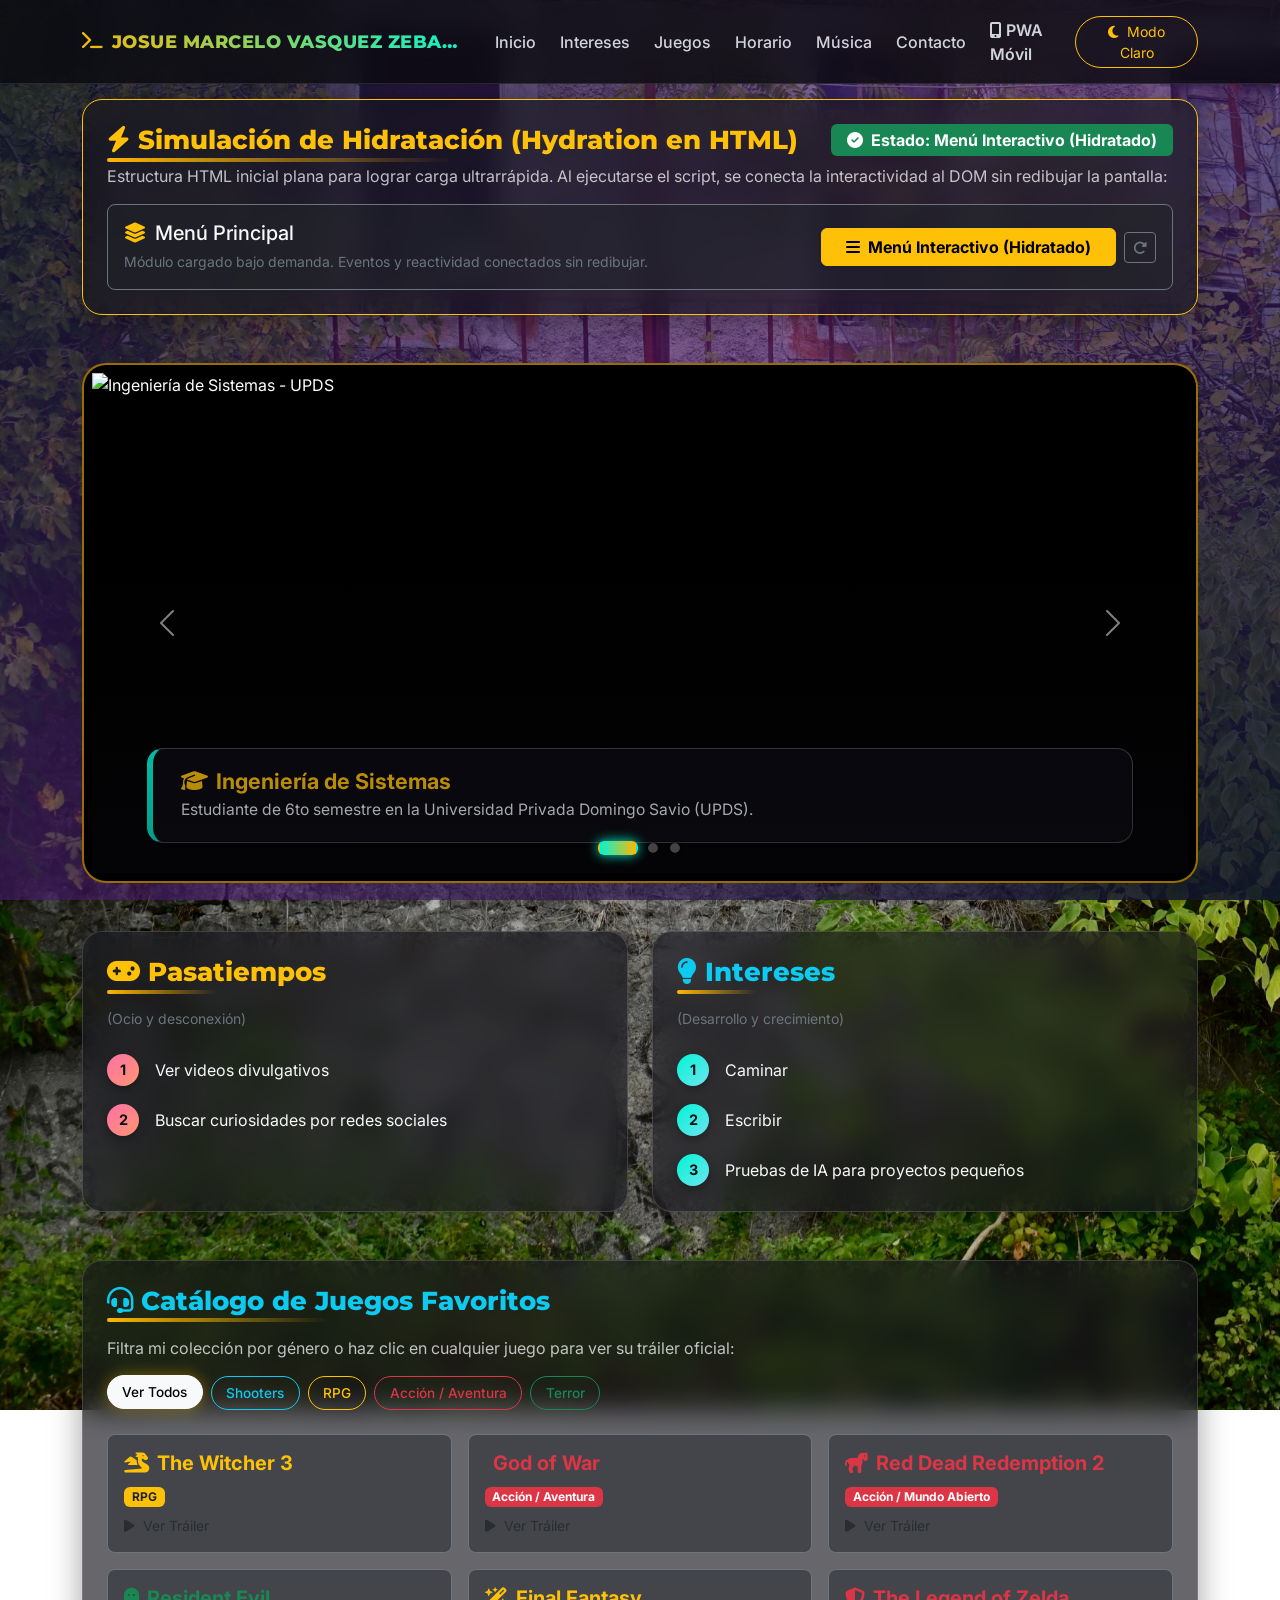
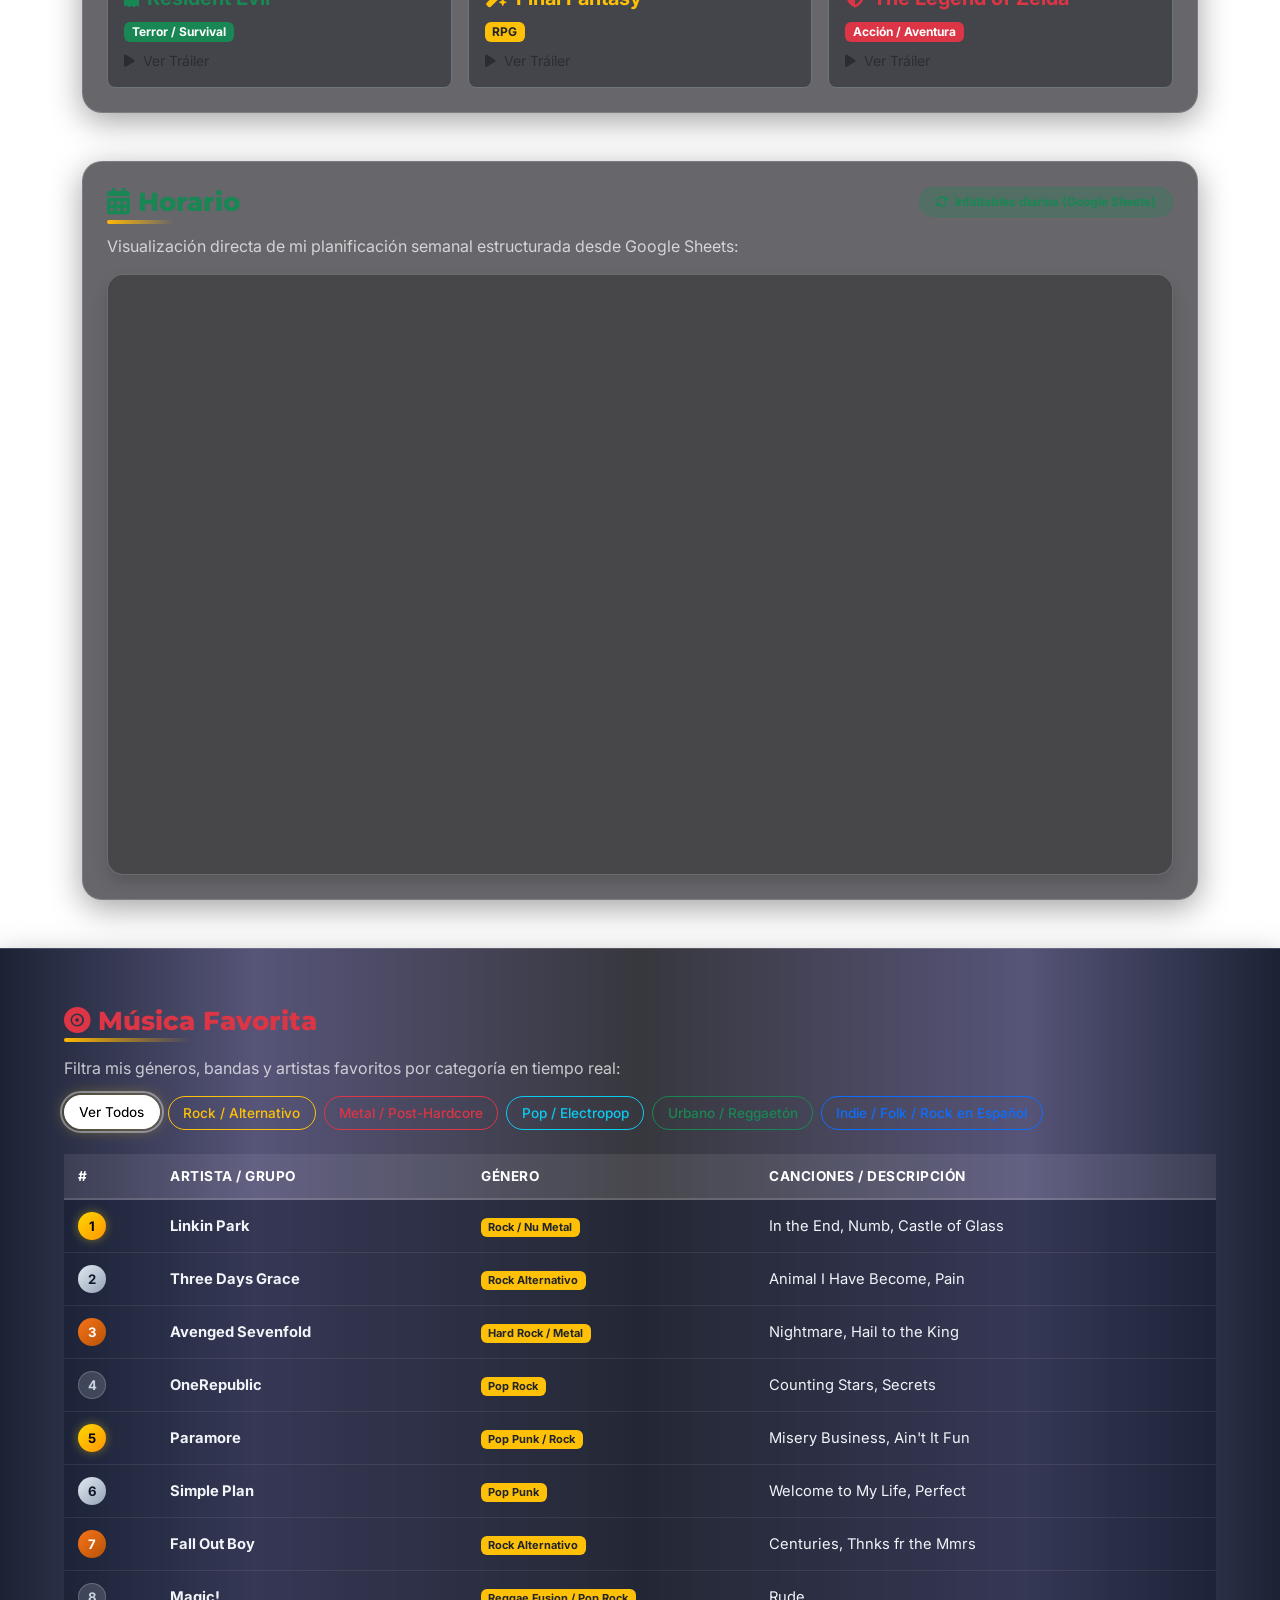
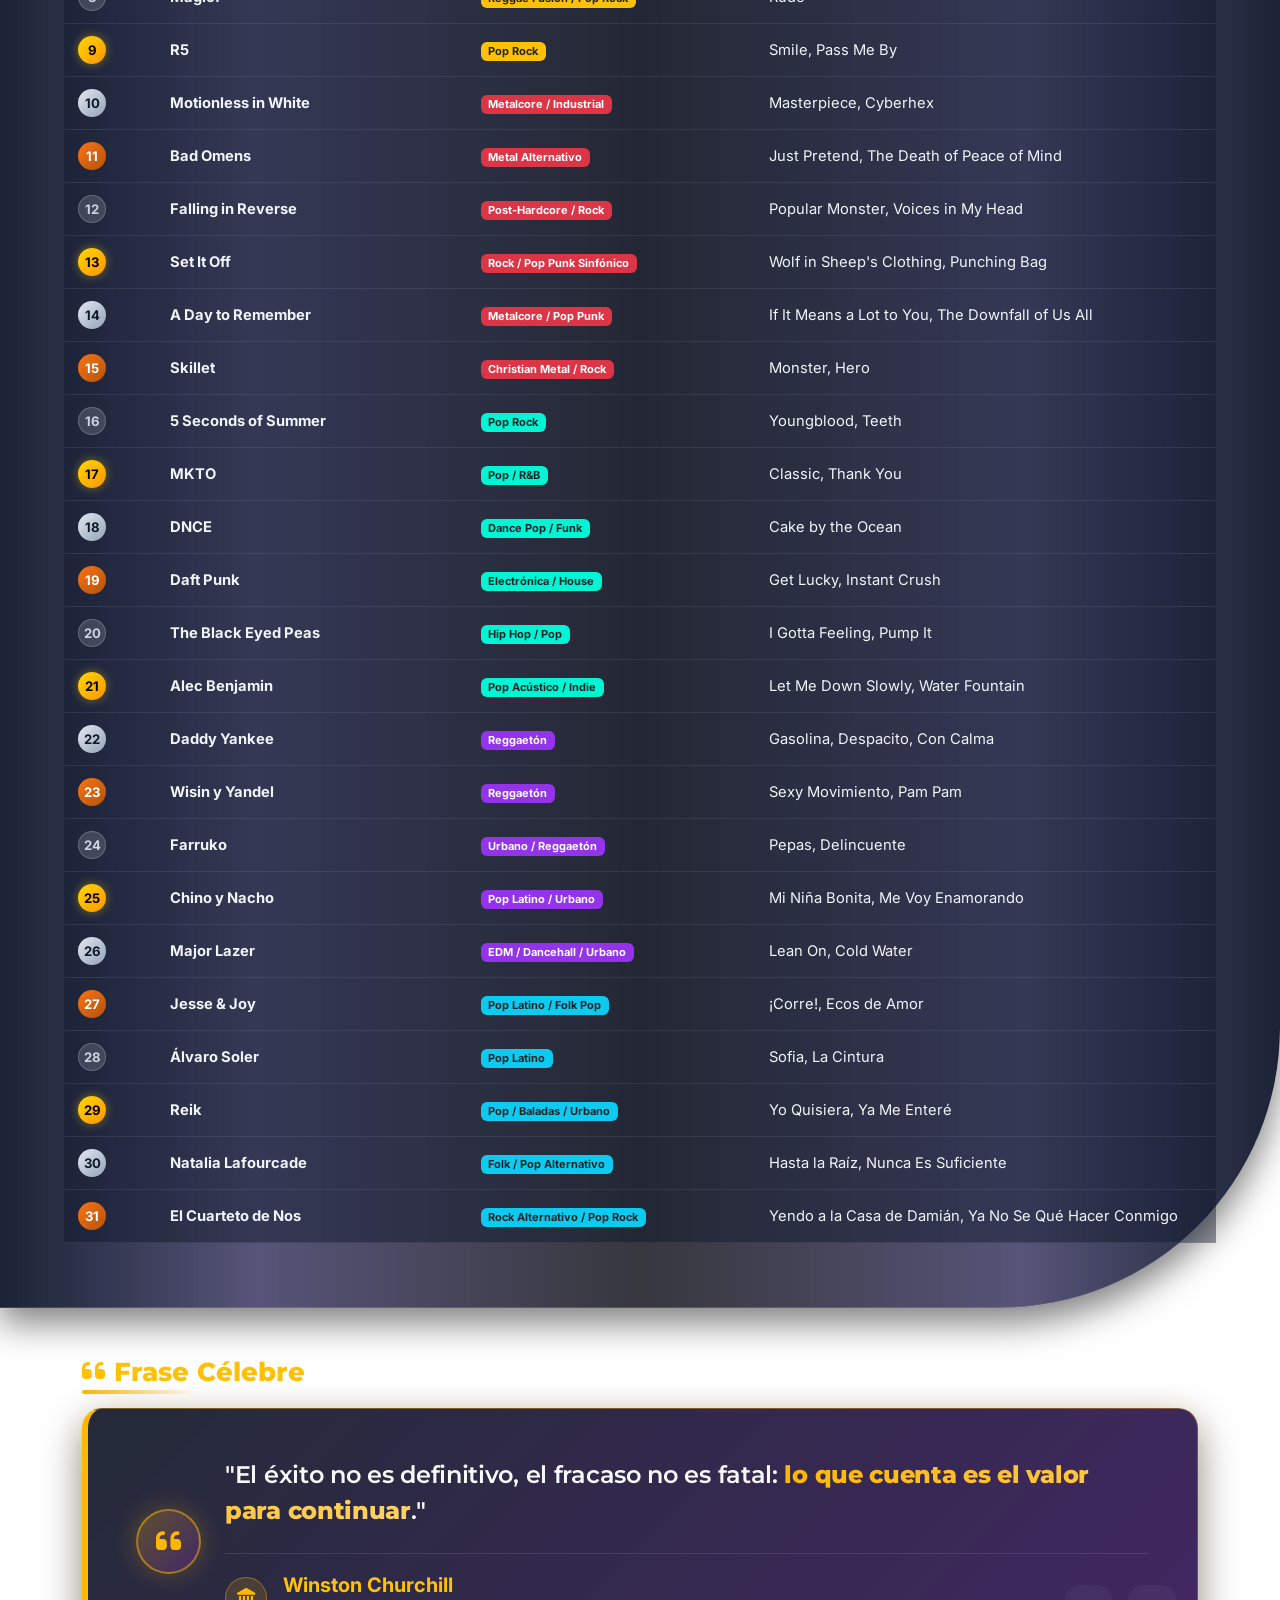
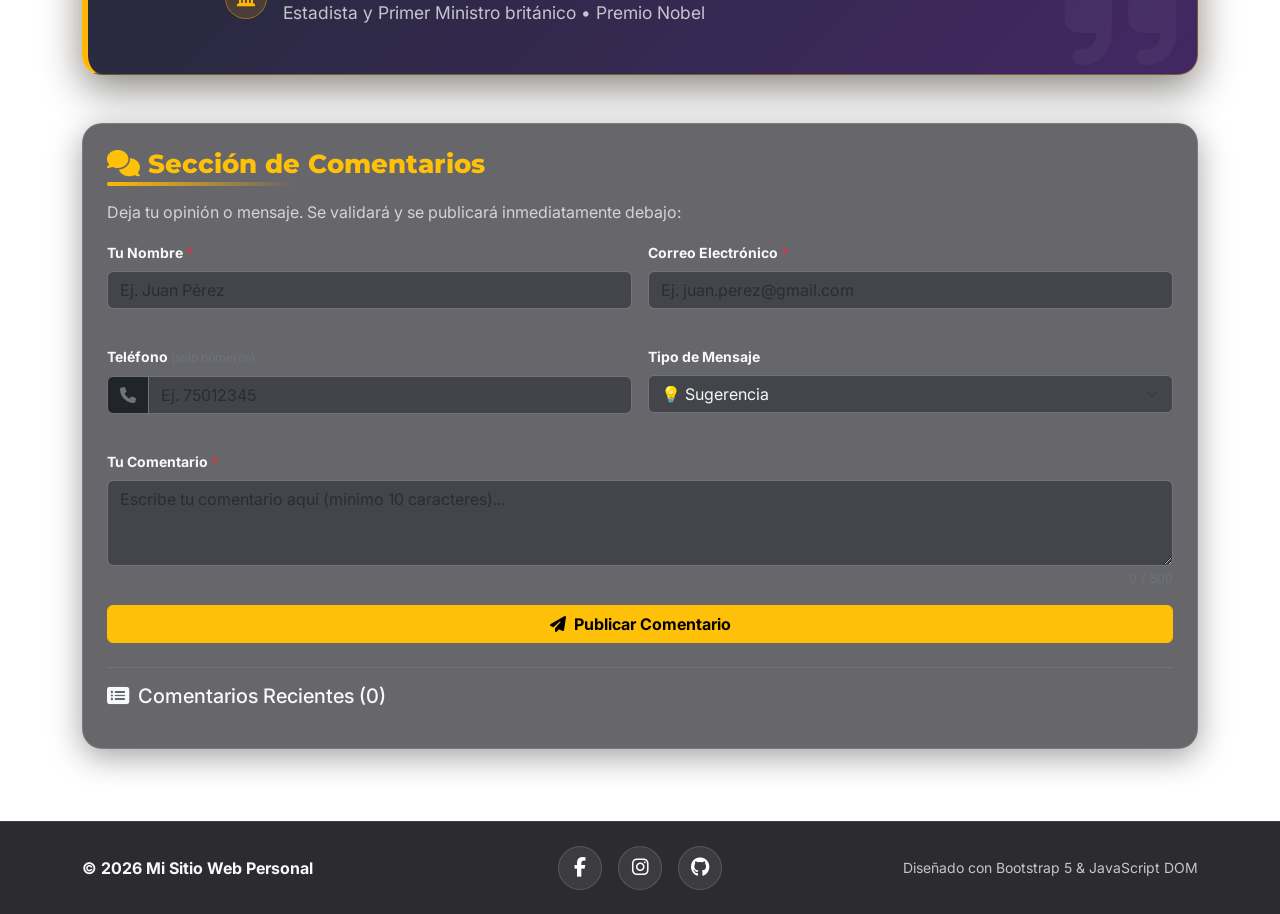
==== commit 5148794f: "hidratacion priemer intento" ====
--- a/index.html
+++ b/index.html
@@ -1,11 +1,12 @@
 <!DOCTYPE html>
 <html lang="es">
+
 <head>
     <meta charset="UTF-8">
     <meta name="viewport" content="width=device-width, initial-scale=1.0">
     <title>Sitio Web Personal</title>
 
-    <!-- PWA Meta Tags (Vincula el sitio principal a la PWA de index2.html) -->
+    <!-- PWA Meta Tags (Vincula el sitio principal a la PWA de pwa/index.html) -->
     <meta name="theme-color" content="#0f172a">
     <meta name="mobile-web-app-capable" content="yes">
     <meta name="apple-mobile-web-app-capable" content="yes">
@@ -16,26 +17,32 @@
     <link rel="icon" type="image/png" sizes="32x32" href="img/icons/favicon-32.png">
     <link rel="apple-touch-icon" href="img/icons/apple-touch-icon.png">
 
-    <!-- Web App Manifest (Configurado para que la app instalada abra index2.html) -->
-    <link rel="manifest" href="manifest.json">
+    <!-- Web App Manifest (ubicado en subcarpeta pwa/) -->
+    <link rel="manifest" href="pwa/manifest.json">
 
     <script>
-        // Si el usuario abre el sitio desde la app instalada (PWA standalone), redirigir directamente a index2.html
-        if (window.matchMedia('(display-mode: standalone)').matches && !window.location.pathname.endsWith('index2.html')) {
-            window.location.replace('index2.html');
+        // Si el usuario abre el sitio desde la app instalada (PWA standalone), abrir la versión PWA
+        if (window.matchMedia('(display-mode: standalone)').matches && !window.location.pathname.includes('/pwa/')) {
+            window.location.replace('pwa/index.html');
         }
     </script>
-    
+
     <!-- Bootstrap 5 CSS -->
     <link href="https://cdn.jsdelivr.net/npm/bootstrap@5.3.2/dist/css/bootstrap.min.css" rel="stylesheet">
     <!-- FontAwesome Icons -->
     <link rel="stylesheet" href="https://cdnjs.cloudflare.com/ajax/libs/font-awesome/6.4.0/css/all.min.css">
     <!-- Google Fonts -->
-    <link href="https://fonts.googleapis.com/css2?family=Montserrat:wght@400;600;800;900&family=Inter:wght@300;400;500;700&display=swap" rel="stylesheet">
-    
+    <link
+        href="https://fonts.googleapis.com/css2?family=Montserrat:wght@400;600;800;900&family=Inter:wght@300;400;500;700&display=swap"
+        rel="stylesheet">
+
+    <!-- Sistema Modular de Hidratación Progresiva (carga módulos bajo demanda, sin jQuery) -->
+    <script src="js/hidratacion.js"></script>
+
     <!-- HOJA DE ESTILOS PROPIA -->
     <link rel="stylesheet" href="styles.css">
 </head>
+
 <body>
 
     <!-- 1. Navbar Fija y Translúcida con Menú Hamburguesa y Toggle de Tema -->
@@ -45,9 +52,10 @@
                 <i class="fa-solid fa-terminal text-warning flex-shrink-0"></i>
                 <span class="brand-name">JOSUE MARCELO VASQUEZ ZEBALLOS</span>
             </a>
-            
-            <!-- Botón Hamburguesa[cite: 5, 8] -->
-            <button class="navbar-toggler border-0" type="button" data-bs-toggle="collapse" data-bs-target="#navbarNav" aria-controls="navbarNav" aria-expanded="false" aria-label="Toggle navigation">
+
+            <!-- Botón Hamburguesa -->
+            <button class="navbar-toggler border-0" type="button" data-bs-toggle="collapse" data-bs-target="#navbarNav"
+                aria-controls="navbarNav" aria-expanded="false" aria-label="Toggle navigation">
                 <span class="navbar-toggler-icon"></span>
             </button>
 
@@ -59,16 +67,21 @@
                     <li class="nav-item"><a class="nav-link" href="#horario">Horario</a></li>
                     <li class="nav-item"><a class="nav-link" href="#musica">Música</a></li>
                     <li class="nav-item"><a class="nav-link" href="#contacto">Contacto</a></li>
-                    <li class="nav-item"><a class="nav-link text-warning fw-semibold" href="index2.html" title="Abrir versión PWA Móvil"><i class="fa-solid fa-mobile-screen-button me-1"></i>PWA Móvil</a></li>
+                    <li class="nav-item"><a class="nav-link text-warning fw-semibold" href="pwa/index.html"
+                            title="Abrir versión PWA Móvil"><i class="fa-solid fa-mobile-screen-button me-1"></i>PWA
+                            Móvil</a></li>
                 </ul>
 
-                <!-- Botón Modo Oscuro / Claro[cite: 2, 8] -->
-                <button id="themeBtn" class="btn btn-outline-warning btn-sm ms-lg-3 mt-2 mt-lg-0 rounded-pill px-3">
+                <!-- Botón Modo Oscuro / Claro (módulo 'tema' se hidrata bajo demanda) -->
+                <button id="themeBtn" class="btn btn-outline-warning btn-sm ms-lg-3 mt-2 mt-lg-0 rounded-pill px-3"
+                    data-modulo="tema">
                     <i class="fa-solid fa-moon me-1"></i> Modo Claro
                 </button>
 
-                <!-- Botón Instalar PWA (visible cuando el navegador detecta que es instalable) -->
-                <button id="pwaInstallBtn" class="btn btn-warning btn-sm ms-lg-2 mt-2 mt-lg-0 rounded-pill px-3 d-none fw-bold" title="Instalar como aplicación">
+                <!-- Botón Instalar PWA -->
+                <button id="pwaInstallBtn"
+                    class="btn btn-warning btn-sm ms-lg-2 mt-2 mt-lg-0 rounded-pill px-3 d-none fw-bold"
+                    title="Instalar como aplicación">
                     <i class="fa-solid fa-download me-1"></i> Instalar PWA
                 </button>
             </div>
@@ -80,35 +93,112 @@
 
     <!-- Contenido Principal -->
     <div class="container py-4">
+
+        <!-- SIMULACIÓN DE HIDRATACIÓN (Requerimiento de la Guía de Estudio UPDS: Interfaz Estática -> Hidratada) -->
+        <section id="hidratacion-section" class="mb-5" data-modulo="menu">
+            <div class="glass-card p-4 border border-warning">
+                <div class="d-flex align-items-center justify-content-between flex-wrap gap-2 mb-2">
+                    <h3 class="section-title text-warning mb-0">
+                        <i class="fa-solid fa-bolt me-2"></i>Simulación de Hidratación (Hydration en HTML)
+                    </h3>
+                    <span id="estadoHidratacionBadge" class="badge bg-secondary px-3 py-2 fs-6">
+                        <i class="fa-solid fa-hourglass-start me-1"></i> Estado: Estático (Sin Hidratar)
+                    </span>
+                </div>
+                <p class="opacity-75 mb-3">
+                    Estructura HTML inicial plana para lograr carga ultrarrápida. Al ejecutarse el script, se conecta la
+                    interactividad al DOM sin redibujar la pantalla:
+                </p>
+
+                <!-- Contenedor inicial estático con data-hidratado="false" para control de estado -->
+                <div id="contenedorMenu" data-hidratado="false"
+                    class="p-3 bg-dark bg-opacity-50 rounded-3 border border-secondary">
+                    <div class="d-flex flex-column flex-sm-row align-items-center justify-content-between gap-3">
+                        <div>
+                            <h5 id="tituloMenuEstatico" class="text-light mb-1">
+                                <i class="fa-solid fa-layer-group text-warning me-2"></i>Menú Principal
+                            </h5>
+                            <small id="subtituloMenu" class="text-secondary">Estructura HTML plana servida
+                                inicialmente.</small>
+                        </div>
+
+                        <!-- Botón preliminar con texto estático inicial "Cargando Menú..." -->
+                        <div class="d-flex align-items-center gap-2">
+                            <button id="btnMenu" class="btn btn-warning fw-bold px-4 shadow-sm" type="button">
+                                <i class="fa-solid fa-spinner fa-spin me-2" id="iconoBtnMenu"></i><span
+                                    id="textoBtnMenu">Cargando Menú...</span>
+                            </button>
+                            <button id="btnReiniciarHidratacion" class="btn btn-sm btn-outline-secondary" type="button"
+                                title="Reiniciar simulación de hidratación" style="display: none;">
+                                <i class="fa-solid fa-rotate-right"></i>
+                            </button>
+                        </div>
+                    </div>
+
+                    <!-- Menú interactivo oculto inicialmente que se despliega con slideToggle tras hidratar -->
+                    <div id="navMenu" style="display: none;" class="mt-3 pt-3 border-top border-secondary">
+                        <p class="text-success fw-semibold mb-2">
+                            <i class="fa-solid fa-circle-check me-1"></i> Controladores de eventos conectados al DOM
+                            existente (sin redibujar)
+                        </p>
+                        <div class="d-flex gap-2 flex-wrap">
+                            <a href="#inicio" class="btn btn-sm btn-outline-light"><i
+                                    class="fa-solid fa-house me-1"></i> Ir a Inicio</a>
+                            <a href="#intereses" class="btn btn-sm btn-outline-light"><i
+                                    class="fa-solid fa-heart me-1"></i> Intereses</a>
+                            <a href="#juegos" class="btn btn-sm btn-outline-light"><i
+                                    class="fa-solid fa-gamepad me-1"></i> Ver Juegos</a>
+                            <a href="#horario" class="btn btn-sm btn-outline-light"><i
+                                    class="fa-solid fa-calendar me-1"></i> Horario</a>
+                            <a href="#musica" class="btn btn-sm btn-outline-light"><i
+                                    class="fa-solid fa-music me-1"></i> Música</a>
+                            <a href="#contacto" class="btn btn-sm btn-outline-light"><i
+                                    class="fa-solid fa-envelope me-1"></i> Contacto</a>
+                        </div>
+                    </div>
+                </div>
+            </div>
+        </section>
 
         <!-- 2. Carrusel de Fotos -->
         <section id="inicio" class="mb-5">
             <div id="mainCarousel" class="carousel slide shadow-lg glass-card p-2" data-bs-ride="carousel">
                 <div class="carousel-indicators">
-                    <button type="button" data-bs-target="#mainCarousel" data-bs-slide-to="0" class="active" aria-current="true" aria-label="Slide 1"></button>
-                    <button type="button" data-bs-target="#mainCarousel" data-bs-slide-to="1" aria-label="Slide 2"></button>
-                    <button type="button" data-bs-target="#mainCarousel" data-bs-slide-to="2" aria-label="Slide 3"></button>
+                    <button type="button" data-bs-target="#mainCarousel" data-bs-slide-to="0" class="active"
+                        aria-current="true" aria-label="Slide 1"></button>
+                    <button type="button" data-bs-target="#mainCarousel" data-bs-slide-to="1"
+                        aria-label="Slide 2"></button>
+                    <button type="button" data-bs-target="#mainCarousel" data-bs-slide-to="2"
+                        aria-label="Slide 3"></button>
                 </div>
                 <div class="carousel-inner">
                     <div class="carousel-item active">
-                        <img src="https://images.unsplash.com/photo-1517694712202-14dd9538aa97?q=80&w=1200&auto=format&fit=crop" class="d-block w-100" alt="Ingeniería de Sistemas - UPDS">
+                        <img src="https://images.unsplash.com/photo-1517694712202-14dd9538aa97?q=80&w=1200&auto=format&fit=crop"
+                            class="d-block w-100" alt="Ingeniería de Sistemas - UPDS">
                         <div class="carousel-caption">
-                            <h5 class="fw-bold text-warning"><i class="fa-solid fa-graduation-cap me-2"></i>Ingeniería de Sistemas</h5>
-                            <p class="mb-0 d-none d-sm-block">Estudiante de 6to semestre en la Universidad Privada Domingo Savio (UPDS).</p>
+                            <h5 class="fw-bold text-warning"><i class="fa-solid fa-graduation-cap me-2"></i>Ingeniería
+                                de Sistemas</h5>
+                            <p class="mb-0 d-none d-sm-block">Estudiante de 6to semestre en la Universidad Privada
+                                Domingo Savio (UPDS).</p>
                         </div>
                     </div>
                     <div class="carousel-item">
-                        <img src="img/WhatsApp Image 2026-11-02 at 9.32.48 PM.jpeg" class="d-block w-100" alt="El Señor de los Anillos">
+                        <img src="img/WhatsApp Image 2026-11-02 at 9.32.48 PM.jpeg" class="d-block w-100"
+                            alt="El Señor de los Anillos">
                         <div class="carousel-caption">
-                            <h5 class="fw-bold text-info"><i class="fa-solid fa-ring me-2"></i>El Señor de los Anillos</h5>
-                            <p class="mb-0 d-none d-sm-block">Cine de culto y fantasía épica: una obra maestra sobre valor, lealtad y aventura.</p>
+                            <h5 class="fw-bold text-info"><i class="fa-solid fa-ring me-2"></i>El Señor de los Anillos
+                            </h5>
+                            <p class="mb-0 d-none d-sm-block">Cine de culto y fantasía épica: una obra maestra sobre
+                                valor, lealtad y aventura.</p>
                         </div>
                     </div>
                     <div class="carousel-item">
                         <img src="img/thegodfather.jpeg" class="d-block w-100" alt="El Padrino">
                         <div class="carousel-caption">
-                            <h5 class="fw-bold text-danger"><i class="fa-solid fa-film me-2"></i>El Padrino (The Godfather)</h5>
-                            <p class="mb-0 d-none d-sm-block">Pasión por el cine clásico: el arte inigualable del drama, la estrategia y la familia.</p>
+                            <h5 class="fw-bold text-danger"><i class="fa-solid fa-film me-2"></i>El Padrino (The
+                                Godfather)</h5>
+                            <p class="mb-0 d-none d-sm-block">Pasión por el cine clásico: el arte inigualable del drama,
+                                la estrategia y la familia.</p>
                         </div>
                     </div>
                 </div>
@@ -156,13 +246,14 @@
         </section>
 
         <!-- 4. Catálogo de Juegos Actualizado con Filtros y Tráilers en Modal -->
-        <section id="juegos" class="mb-5">
+        <section id="juegos" class="mb-5" data-modulo="juegos">
             <div class="glass-card p-4">
                 <h3 class="section-title text-info">
                     <i class="fa-solid fa-headset me-2"></i>Catálogo de Juegos Favoritos
                 </h3>
-                <p class="opacity-75 mb-3">Filtra mi colección por género o haz clic en cualquier juego para ver su tráiler oficial:</p>
-                
+                <p class="opacity-75 mb-3">Filtra mi colección por género o haz clic en cualquier juego para ver su
+                    tráiler oficial:</p>
+
                 <!-- Botones de filtro de juegos -->
                 <div class="mb-4 d-flex gap-2 flex-wrap">
                     <button class="btn btn-outline-light btn-filter active" data-filter="todos">Ver Todos</button>
@@ -173,10 +264,11 @@
                 </div>
 
                 <div class="row g-3" id="catalogoJuegos">
-                    
                     <!-- The Witcher 3 -->
                     <div class="col-12 col-sm-6 col-lg-4 card-juego" data-categoria="rpg">
-                        <div class="p-3 border border-secondary rounded-3 bg-dark bg-opacity-50 h-100 cursor-pointer" data-bs-toggle="modal" data-bs-target="#modalTrailer" data-titulo="The Witcher 3: Wild Hunt" data-video="https://www.youtube.com/embed/c0i8kPYtiiI" role="button">
+                        <div class="p-3 border border-secondary rounded-3 bg-dark bg-opacity-50 h-100 cursor-pointer"
+                            data-bs-toggle="modal" data-bs-target="#modalTrailer" data-titulo="The Witcher 3: Wild Hunt"
+                            data-video="https://www.youtube.com/embed/c0i8kPYtiiI" role="button">
                             <h5 class="fw-bold text-warning"><i class="fa-solid fa-dragon me-2"></i>The Witcher 3</h5>
                             <span class="badge bg-warning text-dark">RPG</span>
                             <p class="small text-muted mt-2 mb-0"><i class="fa-solid fa-play me-1"></i> Ver Tráiler</p>
@@ -184,7 +276,9 @@
                     </div>
                     <!-- God of War -->
                     <div class="col-12 col-sm-6 col-lg-4 card-juego" data-categoria="accion">
-                        <div class="p-3 border border-secondary rounded-3 bg-dark bg-opacity-50 h-100 cursor-pointer" data-bs-toggle="modal" data-bs-target="#modalTrailer" data-titulo="God of War (2018)" data-video="https://www.youtube.com/embed/K0u_kAWLJOA" role="button">
+                        <div class="p-3 border border-secondary rounded-3 bg-dark bg-opacity-50 h-100 cursor-pointer"
+                            data-bs-toggle="modal" data-bs-target="#modalTrailer" data-titulo="God of War (2018)"
+                            data-video="https://www.youtube.com/embed/K0u_kAWLJOA" role="button">
                             <h5 class="fw-bold text-danger"><i class="fa-solid fa-axe-battle me-2"></i>God of War</h5>
                             <span class="badge bg-danger text-white">Acción / Aventura</span>
                             <p class="small text-muted mt-2 mb-0"><i class="fa-solid fa-play me-1"></i> Ver Tráiler</p>
@@ -192,15 +286,20 @@
                     </div>
                     <!-- Red Dead Redemption 2 -->
                     <div class="col-12 col-sm-6 col-lg-4 card-juego" data-categoria="accion">
-                        <div class="p-3 border border-secondary rounded-3 bg-dark bg-opacity-50 h-100 cursor-pointer" data-bs-toggle="modal" data-bs-target="#modalTrailer" data-titulo="Red Dead Redemption 2" data-video="https://www.youtube.com/embed/gmA6MrX81z4" role="button">
-                            <h5 class="fw-bold text-danger"><i class="fa-solid fa-horse me-2"></i>Red Dead Redemption 2</h5>
+                        <div class="p-3 border border-secondary rounded-3 bg-dark bg-opacity-50 h-100 cursor-pointer"
+                            data-bs-toggle="modal" data-bs-target="#modalTrailer" data-titulo="Red Dead Redemption 2"
+                            data-video="https://www.youtube.com/embed/gmA6MrX81z4" role="button">
+                            <h5 class="fw-bold text-danger"><i class="fa-solid fa-horse me-2"></i>Red Dead Redemption 2
+                            </h5>
                             <span class="badge bg-danger text-white">Acción / Mundo Abierto</span>
                             <p class="small text-muted mt-2 mb-0"><i class="fa-solid fa-play me-1"></i> Ver Tráiler</p>
                         </div>
                     </div>
                     <!-- Resident Evil -->
                     <div class="col-12 col-sm-6 col-lg-4 card-juego" data-categoria="terror">
-                        <div class="p-3 border border-secondary rounded-3 bg-dark bg-opacity-50 h-100 cursor-pointer" data-bs-toggle="modal" data-bs-target="#modalTrailer" data-titulo="Resident Evil 4 Remake" data-video="https://www.youtube.com/embed/E69q0gzt-sQ" role="button">
+                        <div class="p-3 border border-secondary rounded-3 bg-dark bg-opacity-50 h-100 cursor-pointer"
+                            data-bs-toggle="modal" data-bs-target="#modalTrailer" data-titulo="Resident Evil 4 Remake"
+                            data-video="https://www.youtube.com/embed/E69q0gzt-sQ" role="button">
                             <h5 class="fw-bold text-success"><i class="fa-solid fa-ghost me-2"></i>Resident Evil</h5>
                             <span class="badge bg-success text-white">Terror / Survival</span>
                             <p class="small text-muted mt-2 mb-0"><i class="fa-solid fa-play me-1"></i> Ver Tráiler</p>
@@ -208,16 +307,24 @@
                     </div>
                     <!-- Final Fantasy -->
                     <div class="col-12 col-sm-6 col-lg-4 card-juego" data-categoria="rpg">
-                        <div class="p-3 border border-secondary rounded-3 bg-dark bg-opacity-50 h-100 cursor-pointer" data-bs-toggle="modal" data-bs-target="#modalTrailer" data-titulo="Final Fantasy VII Rebirth" data-video="https://www.youtube.com/embed/H3s0uRLiIdM" role="button">
-                            <h5 class="fw-bold text-warning"><i class="fa-solid fa-wand-magic-sparkles me-2"></i>Final Fantasy</h5>
+                        <div class="p-3 border border-secondary rounded-3 bg-dark bg-opacity-50 h-100 cursor-pointer"
+                            data-bs-toggle="modal" data-bs-target="#modalTrailer"
+                            data-titulo="Final Fantasy VII Rebirth"
+                            data-video="https://www.youtube.com/embed/H3s0uRLiIdM" role="button">
+                            <h5 class="fw-bold text-warning"><i class="fa-solid fa-wand-magic-sparkles me-2"></i>Final
+                                Fantasy</h5>
                             <span class="badge bg-warning text-dark">RPG</span>
                             <p class="small text-muted mt-2 mb-0"><i class="fa-solid fa-play me-1"></i> Ver Tráiler</p>
                         </div>
                     </div>
                     <!-- The Legend of Zelda -->
                     <div class="col-12 col-sm-6 col-lg-4 card-juego" data-categoria="accion">
-                        <div class="p-3 border border-secondary rounded-3 bg-dark bg-opacity-50 h-100 cursor-pointer" data-bs-toggle="modal" data-bs-target="#modalTrailer" data-titulo="The Legend of Zelda: Tears of the Kingdom" data-video="https://www.youtube.com/embed/uHGShqcAHlQ" role="button">
-                            <h5 class="fw-bold text-danger"><i class="fa-solid fa-shield-halved me-2"></i>The Legend of Zelda</h5>
+                        <div class="p-3 border border-secondary rounded-3 bg-dark bg-opacity-50 h-100 cursor-pointer"
+                            data-bs-toggle="modal" data-bs-target="#modalTrailer"
+                            data-titulo="The Legend of Zelda: Tears of the Kingdom"
+                            data-video="https://www.youtube.com/embed/uHGShqcAHlQ" role="button">
+                            <h5 class="fw-bold text-danger"><i class="fa-solid fa-shield-halved me-2"></i>The Legend of
+                                Zelda</h5>
                             <span class="badge bg-danger text-white">Acción / Aventura</span>
                             <p class="small text-muted mt-2 mb-0"><i class="fa-solid fa-play me-1"></i> Ver Tráiler</p>
                         </div>
@@ -232,20 +339,17 @@
                 <div class="modal-content bg-dark text-light border border-secondary">
                     <div class="modal-header border-secondary">
                         <h5 class="modal-title fw-bold text-warning" id="modalTrailerLabel">Tráiler Oficial</h5>
-                        <button type="button" class="btn-close btn-close-white" data-bs-dismiss="modal" aria-label="Close"></button>
+                        <button type="button" class="btn-close btn-close-white" data-bs-dismiss="modal"
+                            aria-label="Close"></button>
                     </div>
                     <div class="modal-body p-0">
                         <div class="ratio ratio-16x9">
-                            <!-- El iframe se cargará dinámicamente sin autoplay -->
                             <iframe id="iframeTrailer" src="" title="YouTube video player" allowfullscreen></iframe>
                         </div>
                     </div>
                 </div>
             </div>
         </div>
-        
-
-
 
         <!-- 5. Horario Google Sheets -->
         <section id="horario" class="mb-5">
@@ -254,7 +358,8 @@
                     <h3 class="section-title text-success mb-0">
                         <i class="fa-solid fa-calendar-days me-2"></i>Horario
                     </h3>
-                    <span class="badge bg-success bg-opacity-25 text-success border border-success border-opacity-25 px-3 py-2 rounded-pill">
+                    <span
+                        class="badge bg-success bg-opacity-25 text-success border border-success border-opacity-25 px-3 py-2 rounded-pill">
                         <i class="fa-solid fa-rotate me-1"></i> Infaltables diarios (Google Sheets)
                     </span>
                 </div>
@@ -262,29 +367,35 @@
                     Visualización directa de mi planificación semanal estructurada desde Google Sheets:
                 </p>
                 <div class="iframe-container ratio ratio-16x9 shadow">
-                    <iframe src="https://docs.google.com/spreadsheets/d/e/2PACX-1vQqo3n9niQ3ruAV3ipWY1MIvF5FVlKhurZkKgvsqHWiWXU6UDqKtjmxuwQ0yyIhNTYpRATuR9ZZPdDB/pubhtml?gid=0&single=true"></iframe>
+                    <iframe
+                        src="https://docs.google.com/spreadsheets/d/e/2PACX-1vQqo3n9niQ3ruAV3ipWY1MIvF5FVlKhurZkKgvsqHWiWXU6UDqKtjmxuwQ0yyIhNTYpRATuR9ZZPdDB/pubhtml?gid=0&single=true"></iframe>
                 </div>
             </div>
         </section>
 
         <!-- 6. Música Favorita con Filtro -->
-    <section id="musica" class="mb-5">
-        <div class="container-inner">
-            <h3 class="section-title text-danger">
-                <i class="fa-solid fa-record-vinyl me-2"></i>Música Favorita
-            </h3>
-            <p class="opacity-75 mb-3">Filtra mis géneros, bandas y artistas favoritos por categoría en tiempo real:</p>
-            
-            <!-- Botones de filtrado para música -->
-            <div class="mb-4 d-flex gap-2 flex-wrap">
-                <button class="btn btn-outline-light btn-filter-music active" data-filter-music="todos">Ver Todos</button>
-                <button class="btn btn-outline-warning btn-filter-music" data-filter-music="rock">Rock / Alternativo</button>
-                <button class="btn btn-outline-danger btn-filter-music" data-filter-music="metal">Metal / Post-Hardcore</button>
-                <button class="btn btn-outline-info btn-filter-music" data-filter-music="pop">Pop / Electropop</button>
-                <button class="btn btn-outline-success btn-filter-music" data-filter-music="urbano">Urbano / Reggaetón</button>
-                <button class="btn btn-outline-primary btn-filter-music" data-filter-music="indie">Indie / Folk / Rock en Español</button>
-                
-            </div>
+        <section id="musica" class="mb-5" data-modulo="musica">
+            <div class="container-inner">
+                <h3 class="section-title text-danger">
+                    <i class="fa-solid fa-record-vinyl me-2"></i>Música Favorita
+                </h3>
+                <p class="opacity-75 mb-3">Filtra mis géneros, bandas y artistas favoritos por categoría en tiempo real:
+                </p>
+
+                <div class="mb-4 d-flex gap-2 flex-wrap">
+                    <button class="btn btn-outline-light btn-filter-music active" data-filter-music="todos">Ver
+                        Todos</button>
+                    <button class="btn btn-outline-warning btn-filter-music" data-filter-music="rock">Rock /
+                        Alternativo</button>
+                    <button class="btn btn-outline-danger btn-filter-music" data-filter-music="metal">Metal /
+                        Post-Hardcore</button>
+                    <button class="btn btn-outline-info btn-filter-music" data-filter-music="pop">Pop /
+                        Electropop</button>
+                    <button class="btn btn-outline-success btn-filter-music" data-filter-music="urbano">Urbano /
+                        Reggaetón</button>
+                    <button class="btn btn-outline-primary btn-filter-music" data-filter-music="indie">Indie / Folk /
+                        Rock en Español</button>
+                </div>
                 <div class="table-responsive">
                     <table class="table custom-table mb-0">
                         <thead>
@@ -351,7 +462,6 @@
                                 <td><span class="badge bg-warning text-dark">Pop Rock</span></td>
                                 <td class="music-desc">Smile, Pass Me By</td>
                             </tr>
-
                             <!-- Metal / Post-Hardcore -->
                             <tr class="music-row music-item" data-genero="metal">
                                 <td><span class="music-rank-badge music-rank-2">10</span></td>
@@ -389,77 +499,85 @@
                                 <td><span class="badge bg-danger text-white">Christian Metal / Rock</span></td>
                                 <td class="music-desc">Monster, Hero</td>
                             </tr>
-
                             <!-- Pop / Electropop -->
                             <tr class="music-row music-item" data-genero="pop">
                                 <td><span class="music-rank-badge music-rank-4">16</span></td>
                                 <td class="fw-bold genre-pop">5 Seconds of Summer</td>
-                                <td><span class="badge text-dark" style="background-color: #00f5d4;">Pop Rock</span></td>
+                                <td><span class="badge text-dark" style="background-color: #00f5d4;">Pop Rock</span>
+                                </td>
                                 <td class="music-desc">Youngblood, Teeth</td>
                             </tr>
                             <tr class="music-row music-item" data-genero="pop">
                                 <td><span class="music-rank-badge music-rank-1">17</span></td>
                                 <td class="fw-bold genre-pop">MKTO</td>
-                                <td><span class="badge text-dark" style="background-color: #00f5d4;">Pop / R&B</span></td>
+                                <td><span class="badge text-dark" style="background-color: #00f5d4;">Pop / R&B</span>
+                                </td>
                                 <td class="music-desc">Classic, Thank You</td>
                             </tr>
                             <tr class="music-row music-item" data-genero="pop">
                                 <td><span class="music-rank-badge music-rank-2">18</span></td>
                                 <td class="fw-bold genre-pop">DNCE</td>
-                                <td><span class="badge text-dark" style="background-color: #00f5d4;">Dance Pop / Funk</span></td>
+                                <td><span class="badge text-dark" style="background-color: #00f5d4;">Dance Pop /
+                                        Funk</span></td>
                                 <td class="music-desc">Cake by the Ocean</td>
                             </tr>
                             <tr class="music-row music-item" data-genero="pop">
                                 <td><span class="music-rank-badge music-rank-3">19</span></td>
                                 <td class="fw-bold genre-pop">Daft Punk</td>
-                                <td><span class="badge text-dark" style="background-color: #00f5d4;">Electrónica / House</span></td>
+                                <td><span class="badge text-dark" style="background-color: #00f5d4;">Electrónica /
+                                        House</span></td>
                                 <td class="music-desc">Get Lucky, Instant Crush</td>
                             </tr>
                             <tr class="music-row music-item" data-genero="pop">
                                 <td><span class="music-rank-badge music-rank-4">20</span></td>
                                 <td class="fw-bold genre-pop">The Black Eyed Peas</td>
-                                <td><span class="badge text-dark" style="background-color: #00f5d4;">Hip Hop / Pop</span></td>
+                                <td><span class="badge text-dark" style="background-color: #00f5d4;">Hip Hop /
+                                        Pop</span></td>
                                 <td class="music-desc">I Gotta Feeling, Pump It</td>
                             </tr>
                             <tr class="music-row music-item" data-genero="pop">
                                 <td><span class="music-rank-badge music-rank-1">21</span></td>
                                 <td class="fw-bold genre-pop">Alec Benjamin</td>
-                                <td><span class="badge text-dark" style="background-color: #00f5d4;">Pop Acústico / Indie</span></td>
+                                <td><span class="badge text-dark" style="background-color: #00f5d4;">Pop Acústico /
+                                        Indie</span></td>
                                 <td class="music-desc">Let Me Down Slowly, Water Fountain</td>
                             </tr>
-
                             <!-- Urbano / Reggaetón -->
                             <tr class="music-row music-item" data-genero="urbano">
                                 <td><span class="music-rank-badge music-rank-2">22</span></td>
                                 <td class="fw-bold genre-reggaeton">Daddy Yankee</td>
-                                <td><span class="badge text-white" style="background-color: #9333ea;">Reggaetón</span></td>
+                                <td><span class="badge text-white" style="background-color: #9333ea;">Reggaetón</span>
+                                </td>
                                 <td class="music-desc">Gasolina, Despacito, Con Calma</td>
                             </tr>
                             <tr class="music-row music-item" data-genero="urbano">
                                 <td><span class="music-rank-badge music-rank-3">23</span></td>
                                 <td class="fw-bold genre-reggaeton">Wisin y Yandel</td>
-                                <td><span class="badge text-white" style="background-color: #9333ea;">Reggaetón</span></td>
+                                <td><span class="badge text-white" style="background-color: #9333ea;">Reggaetón</span>
+                                </td>
                                 <td class="music-desc">Sexy Movimiento, Pam Pam</td>
                             </tr>
                             <tr class="music-row music-item" data-genero="urbano">
                                 <td><span class="music-rank-badge music-rank-4">24</span></td>
                                 <td class="fw-bold genre-reggaeton">Farruko</td>
-                                <td><span class="badge text-white" style="background-color: #9333ea;">Urbano / Reggaetón</span></td>
+                                <td><span class="badge text-white" style="background-color: #9333ea;">Urbano /
+                                        Reggaetón</span></td>
                                 <td class="music-desc">Pepas, Delincuente</td>
                             </tr>
                             <tr class="music-row music-item" data-genero="urbano">
                                 <td><span class="music-rank-badge music-rank-1">25</span></td>
                                 <td class="fw-bold genre-reggaeton">Chino y Nacho</td>
-                                <td><span class="badge text-white" style="background-color: #9333ea;">Pop Latino / Urbano</span></td>
+                                <td><span class="badge text-white" style="background-color: #9333ea;">Pop Latino /
+                                        Urbano</span></td>
                                 <td class="music-desc">Mi Niña Bonita, Me Voy Enamorando</td>
                             </tr>
                             <tr class="music-row music-item" data-genero="urbano">
                                 <td><span class="music-rank-badge music-rank-2">26</span></td>
                                 <td class="fw-bold genre-reggaeton">Major Lazer</td>
-                                <td><span class="badge text-white" style="background-color: #9333ea;">EDM / Dancehall / Urbano</span></td>
+                                <td><span class="badge text-white" style="background-color: #9333ea;">EDM / Dancehall /
+                                        Urbano</span></td>
                                 <td class="music-desc">Lean On, Cold Water</td>
                             </tr>
-
                             <!-- Indie / Folk / Rock en Español -->
                             <tr class="music-row music-item" data-genero="indie">
                                 <td><span class="music-rank-badge music-rank-3">27</span></td>
@@ -491,8 +609,7 @@
                                 <td><span class="badge bg-info text-dark">Rock Alternativo / Pop Rock</span></td>
                                 <td class="music-desc">Yendo a la Casa de Damián, Ya No Se Qué Hacer Conmigo</td>
                             </tr>
-                        
-                            </tbody>
+                        </tbody>
                     </table>
                 </div>
             </div>
@@ -514,7 +631,8 @@
                     <div class="col">
                         <blockquote class="blockquote mb-0">
                             <p class="quote-text fs-4 fw-semibold mb-4">
-                                "El éxito no es definitivo, el fracaso no es fatal: <span class="quote-highlight">lo que cuenta es el valor para continuar</span>."
+                                "El éxito no es definitivo, el fracaso no es fatal: <span class="quote-highlight">lo que
+                                    cuenta es el valor para continuar</span>."
                             </p>
                             <div class="d-flex align-items-center gap-3 pt-3 border-top border-light border-opacity-10">
                                 <div class="author-avatar">
@@ -522,7 +640,8 @@
                                 </div>
                                 <div>
                                     <div class="fw-bold text-warning fs-5">Winston Churchill</div>
-                                    <div class="opacity-75 small">Estadista y Primer Ministro británico • Premio Nobel</div>
+                                    <div class="opacity-75 small">Estadista y Primer Ministro británico • Premio Nobel
+                                    </div>
                                 </div>
                             </div>
                         </blockquote>
@@ -532,13 +651,14 @@
         </section>
 
         <!-- 8. Formulario de Comentarios y Contacto Dinámico -->
-        <section id="contacto" class="mb-5">
+        <section id="contacto" class="mb-5" data-modulo="contacto">
             <div class="glass-card p-4">
                 <h3 class="section-title text-warning">
                     <i class="fa-solid fa-comments me-2"></i>Sección de Comentarios
                 </h3>
-                <p class="opacity-75 mb-3">Deja tu opinión o mensaje. Se validará y se publicará inmediatamente debajo:</p>
-                
+                <p class="opacity-75 mb-3">Deja tu opinión o mensaje. Se validará y se publicará inmediatamente debajo:
+                </p>
+
                 <form id="contactForm" class="row g-3" novalidate>
                     <!-- Nombre -->
                     <div class="col-md-6">
@@ -547,8 +667,7 @@
                         </label>
                         <input type="text" id="nombre"
                             class="form-control bg-dark bg-opacity-50 text-light border-secondary"
-                            placeholder="Ej. Juan Pérez"
-                            maxlength="60" autocomplete="off">
+                            placeholder="Ej. Juan Pérez" maxlength="60" autocomplete="off">
                         <div class="campo-error small mt-1" id="error-nombre"></div>
                     </div>
 
@@ -559,8 +678,7 @@
                         </label>
                         <input type="email" id="email"
                             class="form-control bg-dark bg-opacity-50 text-light border-secondary"
-                            placeholder="Ej. juan.perez@gmail.com"
-                            maxlength="80" autocomplete="off">
+                            placeholder="Ej. juan.perez@gmail.com" maxlength="80" autocomplete="off">
                         <div class="campo-error small mt-1" id="error-email"></div>
                     </div>
 
@@ -575,8 +693,7 @@
                             </span>
                             <input type="tel" id="telefono"
                                 class="form-control bg-dark bg-opacity-50 text-light border-secondary"
-                                placeholder="Ej. 75012345"
-                                maxlength="15" inputmode="numeric" autocomplete="off">
+                                placeholder="Ej. 75012345" maxlength="15" inputmode="numeric" autocomplete="off">
                         </div>
                         <div class="campo-error small mt-1" id="error-telefono"></div>
                     </div>
@@ -584,7 +701,8 @@
                     <!-- Tipo de Mensaje -->
                     <div class="col-md-6">
                         <label for="categoriaComentario" class="form-label small fw-bold">Tipo de Mensaje</label>
-                        <select id="categoriaComentario" class="form-select bg-dark bg-opacity-50 text-light border-secondary">
+                        <select id="categoriaComentario"
+                            class="form-select bg-dark bg-opacity-50 text-light border-secondary">
                             <option value="Sugerencia">💡 Sugerencia</option>
                             <option value="Felicitación">🎉 Felicitación</option>
                             <option value="Consulta">❓ Consulta</option>
@@ -619,7 +737,8 @@
 
                 <!-- CONTENEDOR DONDE SE VISUALIZARÁN LOS COMENTARIOS EN TIEMPO REAL -->
                 <div class="mt-4 pt-3 border-top border-secondary">
-                    <h5 class="comments-heading mb-3"><i class="fa-solid fa-rectangle-list me-2"></i>Comentarios Recientes (<span id="contadorComentarios">0</span>)</h5>
+                    <h5 class="comments-heading mb-3"><i class="fa-solid fa-rectangle-list me-2"></i>Comentarios
+                        Recientes (<span id="contadorComentarios">0</span>)</h5>
                     <div id="listaComentarios" class="d-flex flex-column gap-3">
                         <!-- Aquí se inyectarán dinámicamente las tarjetas de comentarios -->
                     </div>
@@ -638,13 +757,16 @@
                 </div>
                 <div class="col-md-4">
                     <div class="d-flex justify-content-center gap-3">
-                        <a href="https://www.facebook.com" target="_blank" class="social-btn social-facebook" title="Facebook" aria-label="Facebook">
+                        <a href="https://www.facebook.com" target="_blank" class="social-btn social-facebook"
+                            title="Facebook" aria-label="Facebook">
                             <i class="fa-brands fa-facebook-f"></i>
                         </a>
-                        <a href="https://www.instagram.com" target="_blank" class="social-btn social-instagram" title="Instagram" aria-label="Instagram">
+                        <a href="https://www.instagram.com" target="_blank" class="social-btn social-instagram"
+                            title="Instagram" aria-label="Instagram">
                             <i class="fa-brands fa-instagram"></i>
                         </a>
-                        <a href="https://www.github.com" target="_blank" class="social-btn social-github" title="GitHub" aria-label="GitHub">
+                        <a href="https://www.github.com" target="_blank" class="social-btn social-github" title="GitHub"
+                            aria-label="GitHub">
                             <i class="fa-brands fa-github"></i>
                         </a>
                     </div>
@@ -658,8 +780,21 @@
 
     <!-- Bootstrap 5 JS Bundle -->
     <script src="https://cdn.jsdelivr.net/npm/bootstrap@5.3.2/dist/js/bootstrap.bundle.min.js"></script>
-    
-    <!-- SCRIPT PROPIO -->
-    <script src="script.js" defer></script>
+
+    <!-- Registro del Service Worker (PWA en subcarpeta pwa/) -->
+    <script>
+        if ('serviceWorker' in navigator) {
+            window.addEventListener('load', function () {
+                navigator.serviceWorker.register('pwa/sw.js', { scope: './' })
+                    .then(function (reg) { console.log('[SW] Registrado en scope:', reg.scope); })
+                    .catch(function (err) {
+                        navigator.serviceWorker.register('pwa/sw.js')
+                            .then(function (r) { console.log('[SW] Registrado en scope subcarpeta:', r.scope); })
+                            .catch(function (e) { console.warn('[SW] Error al registrar:', e); });
+                    });
+            });
+        }
+    </script>
 </body>
+
 </html>
